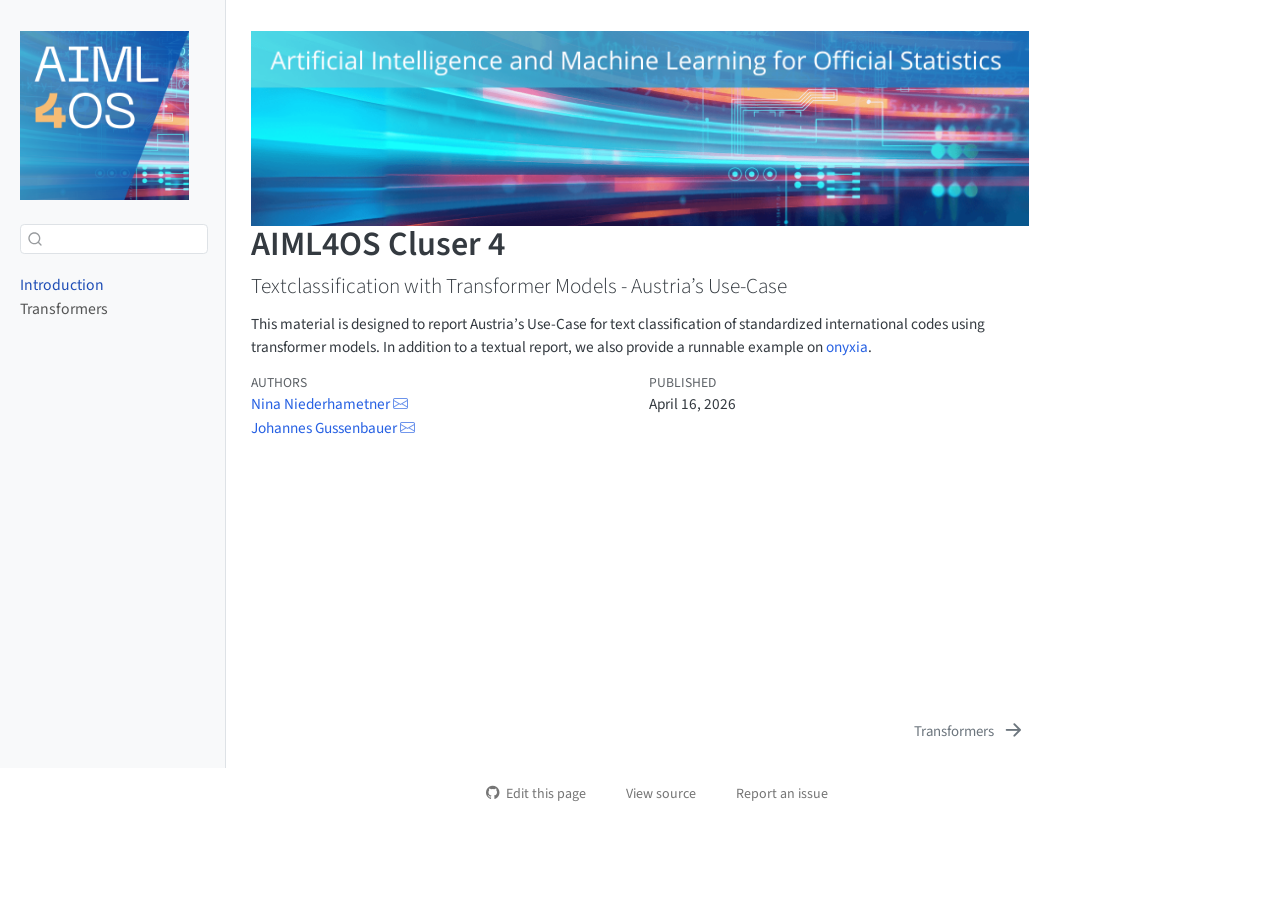
==== index.html @ 6620e9ae "Built site for gh-pages" ====
<!DOCTYPE html>
<html xmlns="http://www.w3.org/1999/xhtml" lang="en" xml:lang="en"><head>

<meta charset="utf-8">
<meta name="generator" content="quarto-1.9.37">

<meta name="viewport" content="width=device-width, initial-scale=1.0, user-scalable=yes">

<meta name="author" content="Nina Niederhametner">
<meta name="author" content="Johannes Gussenbauer">
<meta name="dcterms.date" content="2026-04-16">
<meta name="description" content="This material is designed to report Austria’s Use-Case for text classification of standardized international codes using transformer models. In addition to a textual report, we also provide a runnable example on onyxia.">

<title>AIML4OS Cluser 4 – Introduction to ggplot2</title>
<style>
/* Default styles provided by pandoc.
** See https://pandoc.org/MANUAL.html#variables-for-html for config info.
*/
code{white-space: pre-wrap;}
span.smallcaps{font-variant: small-caps;}
div.columns{display: flex; gap: min(4vw, 1.5em);}
div.column{flex: auto; overflow-x: auto;}
div.hanging-indent{margin-left: 1.5em; text-indent: -1.5em;}
ul.task-list{list-style: none;}
ul.task-list li input[type="checkbox"] {
  width: 0.8em;
  margin: 0 0.8em 0.2em -1em; /* quarto-specific, see https://github.com/quarto-dev/quarto-cli/issues/4556 */ 
  vertical-align: middle;
}
</style>


<script src="site_libs/quarto-nav/quarto-nav.js"></script>
<script src="site_libs/quarto-nav/headroom.min.js"></script>
<script src="site_libs/clipboard/clipboard.min.js"></script>
<script src="site_libs/quarto-search/autocomplete.umd.js"></script>
<script src="site_libs/quarto-search/fuse.min.js"></script>
<script src="site_libs/quarto-search/quarto-search.js"></script>
<meta name="quarto:offset" content="./">
<link href="./chapters/chapter1.html" rel="next">
<script src="site_libs/quarto-html/quarto.js" type="module"></script>
<script src="site_libs/quarto-html/tabsets/tabsets.js" type="module"></script>
<script src="site_libs/quarto-html/popper.min.js"></script>
<script src="site_libs/quarto-html/tippy.umd.min.js"></script>
<script src="site_libs/quarto-html/anchor.min.js"></script>
<link href="site_libs/quarto-html/tippy.css" rel="stylesheet">
<link href="site_libs/quarto-html/quarto-syntax-highlighting-7f8f88aac4f3542376d5c11b86a4c14d.css" rel="stylesheet" id="quarto-text-highlighting-styles">
<script src="site_libs/bootstrap/bootstrap.min.js"></script>
<link href="site_libs/bootstrap/bootstrap-icons.css" rel="stylesheet">
<link href="site_libs/bootstrap/bootstrap-bfc81c90a4e668f7cc6782dca231ae32.min.css" rel="stylesheet" append-hash="true" id="quarto-bootstrap" data-mode="light">
<script id="quarto-search-options" type="application/json">{
  "location": "sidebar",
  "copy-button": false,
  "collapse-after": 3,
  "panel-placement": "start",
  "type": "textbox",
  "limit": 50,
  "keyboard-shortcut": [
    "f",
    "/",
    "s"
  ],
  "show-item-context": false,
  "language": {
    "search-no-results-text": "No results",
    "search-matching-documents-text": "matching documents",
    "search-copy-link-title": "Copy link to search",
    "search-hide-matches-text": "Hide additional matches",
    "search-more-match-text": "more match in this document",
    "search-more-matches-text": "more matches in this document",
    "search-clear-button-title": "Clear",
    "search-text-placeholder": "",
    "search-detached-cancel-button-title": "Cancel",
    "search-submit-button-title": "Submit",
    "search-label": "Search"
  }
}</script>


<link rel="stylesheet" href="styles.css">
</head>

<body class="nav-sidebar docked quarto-light">

<div id="quarto-search-results"></div>
  <header id="quarto-header" class="headroom fixed-top">
  <nav class="quarto-secondary-nav">
    <div class="container-fluid d-flex">
      <button type="button" class="quarto-btn-toggle btn" data-bs-toggle="collapse" role="button" data-bs-target=".quarto-sidebar-collapse-item" aria-controls="quarto-sidebar" aria-expanded="false" aria-label="Toggle sidebar navigation" onclick="if (window.quartoToggleHeadroom) { window.quartoToggleHeadroom(); }">
        <i class="bi bi-layout-text-sidebar-reverse"></i>
      </button>
        <nav class="quarto-page-breadcrumbs" aria-label="breadcrumb"><ol class="breadcrumb"><li class="breadcrumb-item"><a href="./index.html">Introduction</a></li></ol></nav>
        <a class="flex-grow-1" role="navigation" data-bs-toggle="collapse" data-bs-target=".quarto-sidebar-collapse-item" aria-controls="quarto-sidebar" aria-expanded="false" aria-label="Toggle sidebar navigation" onclick="if (window.quartoToggleHeadroom) { window.quartoToggleHeadroom(); }">      
        </a>
      <button type="button" class="btn quarto-search-button" aria-label="Search" onclick="window.quartoOpenSearch();">
        <i class="bi bi-search"></i>
      </button>
    </div>
  </nav>
</header>
<!-- content -->
<div id="quarto-content" class="quarto-container page-columns page-rows-contents page-layout-article">
<!-- sidebar -->
  <nav id="quarto-sidebar" class="sidebar collapse collapse-horizontal quarto-sidebar-collapse-item sidebar-navigation docked overflow-auto">
    <div class="pt-lg-2 mt-2 text-left sidebar-header">
      <a href="./index.html" class="sidebar-logo-link">
      <img src="./resources/profile/main3.png" alt="" class="sidebar-logo light-content py-0 d-lg-inline d-none">
      <img src="./resources/profile/main3.png" alt="" class="sidebar-logo dark-content py-0 d-lg-inline d-none">
      </a>
      </div>
        <div class="mt-2 flex-shrink-0 align-items-center">
        <div class="sidebar-search">
        <div id="quarto-search" class="" title="Search"></div>
        </div>
        </div>
    <div class="sidebar-menu-container"> 
    <ul class="list-unstyled mt-1">
        <li class="sidebar-item">
  <div class="sidebar-item-container"> 
  <a href="./index.html" class="sidebar-item-text sidebar-link active">
 <span class="menu-text">Introduction</span></a>
  </div>
</li>
        <li class="sidebar-item">
  <div class="sidebar-item-container"> 
  <a href="./chapters/chapter1.html" class="sidebar-item-text sidebar-link">
 <span class="menu-text">Transformers</span></a>
  </div>
</li>
    </ul>
    </div>
</nav>
<div id="quarto-sidebar-glass" class="quarto-sidebar-collapse-item" data-bs-toggle="collapse" data-bs-target=".quarto-sidebar-collapse-item"></div>
<!-- margin-sidebar -->
    <div id="quarto-margin-sidebar" class="sidebar margin-sidebar zindex-bottom">
        
    </div>
<!-- main -->
<main class="content" id="quarto-document-content">
<img src="resources/cover/main2.png" style="max-width:900px;width:100%">

<header id="title-block-header" class="quarto-title-block default">
<div class="quarto-title">
<h1 class="title">AIML4OS Cluser 4</h1>
<p class="subtitle lead">Textclassification with Transformer Models - Austria’s Use-Case</p>
</div>

<div>
  <div class="description">
    <p>This material is designed to report Austria’s Use-Case for text classification of standardized international codes using transformer models. In addition to a textual report, we also provide a runnable example on <a href="https://datalab.sspcloud.fr/launcher/ide/rstudio?name=Dev_Transformer_Classification&amp;version=2.4.5&amp;s3=region-79669f20&amp;init.personalInit=%C2%ABhttps%3A%2F%2Fraw.githubusercontent.com%2FAIML4OS%2FWP10_Cluster2_TransformerClassification%2Frefs%2Fheads%2Fr_template%2FAIML4OS-template-quarto-r-main%2Finit.sh%C2%BB&amp;git.repository=%C2%ABhttps%3A%2F%2Fgithub.com%2FAIML4OS%2FWP10_Cluster2_TransformerClassification%C2%BB&amp;git.branch=%C2%ABr_template%C2%BB&amp;autoLaunch=true">onyxia</a>.</p>
  </div>
</div>


<div class="quarto-title-meta">

    <div>
    <div class="quarto-title-meta-heading">Authors</div>
    <div class="quarto-title-meta-contents">
             <p><a href="https://github.com/ninanhm">Nina Niederhametner</a> <a href="mailto:nina.niederhametner@statistik.gv.at" class="quarto-title-author-email"><i class="bi bi-envelope"></i></a> </p>
             <p><a href="https://github.com/JahnnesGuss">Johannes Gussenbauer</a> <a href="mailto:johannes.gussenbauer@statistik.gv.at" class="quarto-title-author-email"><i class="bi bi-envelope"></i></a> </p>
          </div>
  </div>
    
    <div>
    <div class="quarto-title-meta-heading">Published</div>
    <div class="quarto-title-meta-contents">
      <p class="date">April 16, 2026</p>
    </div>
  </div>
  
    
  </div>
  


</header>





</main> <!-- /main -->
<script id="quarto-html-after-body" type="application/javascript">
  window.document.addEventListener("DOMContentLoaded", function (event) {
    const icon = "";
    const anchorJS = new window.AnchorJS();
    anchorJS.options = {
      placement: 'right',
      icon: icon
    };
    anchorJS.add('.anchored');
    const isCodeAnnotation = (el) => {
      for (const clz of el.classList) {
        if (clz.startsWith('code-annotation-')) {                     
          return true;
        }
      }
      return false;
    }
    const onCopySuccess = function(e) {
      // button target
      const button = e.trigger;
      // don't keep focus
      button.blur();
      // flash "checked"
      button.classList.add('code-copy-button-checked');
      var currentTitle = button.getAttribute("title");
      button.setAttribute("title", "Copied!");
      let tooltip;
      if (window.bootstrap) {
        button.setAttribute("data-bs-toggle", "tooltip");
        button.setAttribute("data-bs-placement", "left");
        button.setAttribute("data-bs-title", "Copied!");
        tooltip = new bootstrap.Tooltip(button, 
          { trigger: "manual", 
            customClass: "code-copy-button-tooltip",
            offset: [0, -8]});
        tooltip.show();    
      }
      setTimeout(function() {
        if (tooltip) {
          tooltip.hide();
          button.removeAttribute("data-bs-title");
          button.removeAttribute("data-bs-toggle");
          button.removeAttribute("data-bs-placement");
        }
        button.setAttribute("title", currentTitle);
        button.classList.remove('code-copy-button-checked');
      }, 1000);
      // clear code selection
      e.clearSelection();
    }
    const getTextToCopy = function(trigger) {
      const outerScaffold = trigger.parentElement.cloneNode(true);
      const codeEl = outerScaffold.querySelector('code');
      for (const childEl of codeEl.children) {
        if (isCodeAnnotation(childEl)) {
          childEl.remove();
        }
      }
      return codeEl.innerText;
    }
    const clipboard = new window.ClipboardJS('.code-copy-button:not([data-in-quarto-modal])', {
      text: getTextToCopy
    });
    clipboard.on('success', onCopySuccess);
    if (window.document.getElementById('quarto-embedded-source-code-modal')) {
      const clipboardModal = new window.ClipboardJS('.code-copy-button[data-in-quarto-modal]', {
        text: getTextToCopy,
        container: window.document.getElementById('quarto-embedded-source-code-modal')
      });
      clipboardModal.on('success', onCopySuccess);
    }
      var localhostRegex = new RegExp(/^(?:http|https):\/\/localhost\:?[0-9]*\//);
      var mailtoRegex = new RegExp(/^mailto:/);
        var filterRegex = new RegExp("https:\/\/AIML4OS\.github\.io\/WP10_Cluster2_TransformerClassification");
      var isInternal = (href) => {
          return filterRegex.test(href) || localhostRegex.test(href) || mailtoRegex.test(href);
      }
      // Inspect non-navigation links and adorn them if external
     var links = window.document.querySelectorAll('a[href]:not(.nav-link):not(.navbar-brand):not(.toc-action):not(.sidebar-link):not(.sidebar-item-toggle):not(.pagination-link):not(.no-external):not([aria-hidden]):not(.dropdown-item):not(.quarto-navigation-tool):not(.about-link)');
      for (var i=0; i<links.length; i++) {
        const link = links[i];
        if (!isInternal(link.href)) {
          // undo the damage that might have been done by quarto-nav.js in the case of
          // links that we want to consider external
          if (link.dataset.originalHref !== undefined) {
            link.href = link.dataset.originalHref;
          }
        }
      }
    function tippyHover(el, contentFn, onTriggerFn, onUntriggerFn) {
      const config = {
        allowHTML: true,
        maxWidth: 500,
        delay: 100,
        arrow: false,
        appendTo: function(el) {
            return el.parentElement;
        },
        interactive: true,
        interactiveBorder: 10,
        theme: 'quarto',
        placement: 'bottom-start',
      };
      if (contentFn) {
        config.content = contentFn;
      }
      if (onTriggerFn) {
        config.onTrigger = onTriggerFn;
      }
      if (onUntriggerFn) {
        config.onUntrigger = onUntriggerFn;
      }
      window.tippy(el, config); 
    }
    const noterefs = window.document.querySelectorAll('a[role="doc-noteref"]');
    for (var i=0; i<noterefs.length; i++) {
      const ref = noterefs[i];
      tippyHover(ref, function() {
        // use id or data attribute instead here
        let href = ref.getAttribute('data-footnote-href') || ref.getAttribute('href');
        try { href = new URL(href).hash; } catch {}
        const id = href.replace(/^#\/?/, "");
        const note = window.document.getElementById(id);
        if (note) {
          return note.innerHTML;
        } else {
          return "";
        }
      });
    }
    const xrefs = window.document.querySelectorAll('a.quarto-xref');
    const processXRef = (id, note) => {
      // Strip column container classes
      const stripColumnClz = (el) => {
        el.classList.remove("page-full", "page-columns");
        if (el.children) {
          for (const child of el.children) {
            stripColumnClz(child);
          }
        }
      }
      stripColumnClz(note)
      if (id === null || id.startsWith('sec-')) {
        // Special case sections, only their first couple elements
        const container = document.createElement("div");
        if (note.children && note.children.length > 2) {
          container.appendChild(note.children[0].cloneNode(true));
          for (let i = 1; i < note.children.length; i++) {
            const child = note.children[i];
            if (child.tagName === "P" && child.innerText === "") {
              continue;
            } else {
              container.appendChild(child.cloneNode(true));
              break;
            }
          }
          if (window.Quarto?.typesetMath) {
            window.Quarto.typesetMath(container);
          }
          return container.innerHTML
        } else {
          if (window.Quarto?.typesetMath) {
            window.Quarto.typesetMath(note);
          }
          return note.innerHTML;
        }
      } else {
        // Remove any anchor links if they are present
        const anchorLink = note.querySelector('a.anchorjs-link');
        if (anchorLink) {
          anchorLink.remove();
        }
        if (window.Quarto?.typesetMath) {
          window.Quarto.typesetMath(note);
        }
        if (note.classList.contains("callout")) {
          return note.outerHTML;
        } else {
          return note.innerHTML;
        }
      }
    }
    for (var i=0; i<xrefs.length; i++) {
      const xref = xrefs[i];
      tippyHover(xref, undefined, function(instance) {
        instance.disable();
        let url = xref.getAttribute('href');
        let hash = undefined; 
        if (url.startsWith('#')) {
          hash = url;
        } else {
          try { hash = new URL(url).hash; } catch {}
        }
        if (hash) {
          const id = hash.replace(/^#\/?/, "");
          const note = window.document.getElementById(id);
          if (note !== null) {
            try {
              const html = processXRef(id, note.cloneNode(true));
              instance.setContent(html);
            } finally {
              instance.enable();
              instance.show();
            }
          } else {
            // See if we can fetch this
            fetch(url.split('#')[0])
            .then(res => res.text())
            .then(html => {
              const parser = new DOMParser();
              const htmlDoc = parser.parseFromString(html, "text/html");
              const note = htmlDoc.getElementById(id);
              if (note !== null) {
                const html = processXRef(id, note);
                instance.setContent(html);
              } 
            }).finally(() => {
              instance.enable();
              instance.show();
            });
          }
        } else {
          // See if we can fetch a full url (with no hash to target)
          // This is a special case and we should probably do some content thinning / targeting
          fetch(url)
          .then(res => res.text())
          .then(html => {
            const parser = new DOMParser();
            const htmlDoc = parser.parseFromString(html, "text/html");
            const note = htmlDoc.querySelector('main.content');
            if (note !== null) {
              // This should only happen for chapter cross references
              // (since there is no id in the URL)
              // remove the first header
              if (note.children.length > 0 && note.children[0].tagName === "HEADER") {
                note.children[0].remove();
              }
              const html = processXRef(null, note);
              instance.setContent(html);
            } 
          }).finally(() => {
            instance.enable();
            instance.show();
          });
        }
      }, function(instance) {
      });
    }
        let selectedAnnoteEl;
        const selectorForAnnotation = ( cell, annotation) => {
          let cellAttr = 'data-code-cell="' + cell + '"';
          let lineAttr = 'data-code-annotation="' +  annotation + '"';
          const selector = 'span[' + cellAttr + '][' + lineAttr + ']';
          return selector;
        }
        const selectCodeLines = (annoteEl) => {
          const doc = window.document;
          const targetCell = annoteEl.getAttribute("data-target-cell");
          const targetAnnotation = annoteEl.getAttribute("data-target-annotation");
          const annoteSpan = window.document.querySelector(selectorForAnnotation(targetCell, targetAnnotation));
          const lines = annoteSpan.getAttribute("data-code-lines").split(",");
          const lineIds = lines.map((line) => {
            return targetCell + "-" + line;
          })
          let top = null;
          let height = null;
          let parent = null;
          if (lineIds.length > 0) {
              //compute the position of the single el (top and bottom and make a div)
              const el = window.document.getElementById(lineIds[0]);
              top = el.offsetTop;
              height = el.offsetHeight;
              parent = el.parentElement.parentElement;
            if (lineIds.length > 1) {
              const lastEl = window.document.getElementById(lineIds[lineIds.length - 1]);
              const bottom = lastEl.offsetTop + lastEl.offsetHeight;
              height = bottom - top;
            }
            if (top !== null && height !== null && parent !== null) {
              // cook up a div (if necessary) and position it 
              let div = window.document.getElementById("code-annotation-line-highlight");
              if (div === null) {
                div = window.document.createElement("div");
                div.setAttribute("id", "code-annotation-line-highlight");
                div.style.position = 'absolute';
                parent.appendChild(div);
              }
              div.style.top = top - 2 + "px";
              div.style.height = height + 4 + "px";
              div.style.left = 0;
              let gutterDiv = window.document.getElementById("code-annotation-line-highlight-gutter");
              if (gutterDiv === null) {
                gutterDiv = window.document.createElement("div");
                gutterDiv.setAttribute("id", "code-annotation-line-highlight-gutter");
                gutterDiv.style.position = 'absolute';
                const codeCell = window.document.getElementById(targetCell);
                const gutter = codeCell.querySelector('.code-annotation-gutter');
                gutter.appendChild(gutterDiv);
              }
              gutterDiv.style.top = top - 2 + "px";
              gutterDiv.style.height = height + 4 + "px";
            }
            selectedAnnoteEl = annoteEl;
          }
        };
        const unselectCodeLines = () => {
          const elementsIds = ["code-annotation-line-highlight", "code-annotation-line-highlight-gutter"];
          elementsIds.forEach((elId) => {
            const div = window.document.getElementById(elId);
            if (div) {
              div.remove();
            }
          });
          selectedAnnoteEl = undefined;
        };
          // Handle positioning of the toggle
      window.addEventListener(
        "resize",
        throttle(() => {
          elRect = undefined;
          if (selectedAnnoteEl) {
            selectCodeLines(selectedAnnoteEl);
          }
        }, 10)
      );
      function throttle(fn, ms) {
      let throttle = false;
      let timer;
        return (...args) => {
          if(!throttle) { // first call gets through
              fn.apply(this, args);
              throttle = true;
          } else { // all the others get throttled
              if(timer) clearTimeout(timer); // cancel #2
              timer = setTimeout(() => {
                fn.apply(this, args);
                timer = throttle = false;
              }, ms);
          }
        };
      }
        // Attach click handler to the DT
        const annoteDls = window.document.querySelectorAll('dt[data-target-cell]');
        for (const annoteDlNode of annoteDls) {
          annoteDlNode.addEventListener('click', (event) => {
            const clickedEl = event.target;
            if (clickedEl !== selectedAnnoteEl) {
              unselectCodeLines();
              const activeEl = window.document.querySelector('dt[data-target-cell].code-annotation-active');
              if (activeEl) {
                activeEl.classList.remove('code-annotation-active');
              }
              selectCodeLines(clickedEl);
              clickedEl.classList.add('code-annotation-active');
            } else {
              // Unselect the line
              unselectCodeLines();
              clickedEl.classList.remove('code-annotation-active');
            }
          });
        }
    const findCites = (el) => {
      const parentEl = el.parentElement;
      if (parentEl) {
        const cites = parentEl.dataset.cites;
        if (cites) {
          return {
            el,
            cites: cites.split(' ')
          };
        } else {
          return findCites(el.parentElement)
        }
      } else {
        return undefined;
      }
    };
    var bibliorefs = window.document.querySelectorAll('a[role="doc-biblioref"]');
    for (var i=0; i<bibliorefs.length; i++) {
      const ref = bibliorefs[i];
      const citeInfo = findCites(ref);
      if (citeInfo) {
        tippyHover(citeInfo.el, function() {
          var popup = window.document.createElement('div');
          citeInfo.cites.forEach(function(cite) {
            var citeDiv = window.document.createElement('div');
            citeDiv.classList.add('hanging-indent');
            citeDiv.classList.add('csl-entry');
            var biblioDiv = window.document.getElementById('ref-' + cite);
            if (biblioDiv) {
              citeDiv.innerHTML = biblioDiv.innerHTML;
            }
            popup.appendChild(citeDiv);
          });
          return popup.innerHTML;
        });
      }
    }
  });
  </script>
<nav class="page-navigation">
  <div class="nav-page nav-page-previous">
  </div>
  <div class="nav-page nav-page-next">
      <a href="./chapters/chapter1.html" class="pagination-link" aria-label="Transformers">
        <span class="nav-page-text">Transformers</span> <i class="bi bi-arrow-right-short"></i>
      </a>
  </div>
</nav>
</div> <!-- /content -->




<footer class="footer"><div class="nav-footer"><div class="nav-footer-center"><div class="toc-actions"><ul><li><a href="https://github.com/AIML4OS/WP10_Cluster2_TransformerClassification/edit/main/index.qmd" class="toc-action"><i class="bi bi-github"></i>Edit this page</a></li><li><a href="https://github.com/AIML4OS/WP10_Cluster2_TransformerClassification/blob/main/index.qmd" class="toc-action"><i class="bi empty"></i>View source</a></li><li><a href="https://github.com/AIML4OS/WP10_Cluster2_TransformerClassification/issues/new" class="toc-action"><i class="bi empty"></i>Report an issue</a></li></ul></div></div></div></footer></body></html>
---- site_libs/quarto-html/tippy.css ----
.tippy-box[data-animation=fade][data-state=hidden]{opacity:0}[data-tippy-root]{max-width:calc(100vw - 10px)}.tippy-box{position:relative;background-color:#333;color:#fff;border-radius:4px;font-size:14px;line-height:1.4;white-space:normal;outline:0;transition-property:transform,visibility,opacity}.tippy-box[data-placement^=top]>.tippy-arrow{bottom:0}.tippy-box[data-placement^=top]>.tippy-arrow:before{bottom:-7px;left:0;border-width:8px 8px 0;border-top-color:initial;transform-origin:center top}.tippy-box[data-placement^=bottom]>.tippy-arrow{top:0}.tippy-box[data-placement^=bottom]>.tippy-arrow:before{top:-7px;left:0;border-width:0 8px 8px;border-bottom-color:initial;transform-origin:center bottom}.tippy-box[data-placement^=left]>.tippy-arrow{right:0}.tippy-box[data-placement^=left]>.tippy-arrow:before{border-width:8px 0 8px 8px;border-left-color:initial;right:-7px;transform-origin:center left}.tippy-box[data-placement^=right]>.tippy-arrow{left:0}.tippy-box[data-placement^=right]>.tippy-arrow:before{left:-7px;border-width:8px 8px 8px 0;border-right-color:initial;transform-origin:center right}.tippy-box[data-inertia][data-state=visible]{transition-timing-function:cubic-bezier(.54,1.5,.38,1.11)}.tippy-arrow{width:16px;height:16px;color:#333}.tippy-arrow:before{content:"";position:absolute;border-color:transparent;border-style:solid}.tippy-content{position:relative;padding:5px 9px;z-index:1}
---- site_libs/quarto-html/quarto-syntax-highlighting-7f8f88aac4f3542376d5c11b86a4c14d.css ----
/* quarto syntax highlight colors */
:root {
  --quarto-hl-ot-color: #003B4F;
  --quarto-hl-at-color: #657422;
  --quarto-hl-ss-color: #20794D;
  --quarto-hl-an-color: #5E5E5E;
  --quarto-hl-fu-color: #4758AB;
  --quarto-hl-st-color: #20794D;
  --quarto-hl-cf-color: #003B4F;
  --quarto-hl-op-color: #5E5E5E;
  --quarto-hl-er-color: #AD0000;
  --quarto-hl-bn-color: #AD0000;
  --quarto-hl-al-color: #AD0000;
  --quarto-hl-va-color: #111111;
  --quarto-hl-bu-color: inherit;
  --quarto-hl-ex-color: inherit;
  --quarto-hl-pp-color: #AD0000;
  --quarto-hl-in-color: #5E5E5E;
  --quarto-hl-vs-color: #20794D;
  --quarto-hl-wa-color: #5E5E5E;
  --quarto-hl-do-color: #5E5E5E;
  --quarto-hl-im-color: #00769E;
  --quarto-hl-ch-color: #20794D;
  --quarto-hl-dt-color: #AD0000;
  --quarto-hl-fl-color: #AD0000;
  --quarto-hl-co-color: #5E5E5E;
  --quarto-hl-cv-color: #5E5E5E;
  --quarto-hl-cn-color: #8f5902;
  --quarto-hl-sc-color: #5E5E5E;
  --quarto-hl-dv-color: #AD0000;
  --quarto-hl-kw-color: #003B4F;
}

/* other quarto variables */
:root {
  --quarto-font-monospace: SFMono-Regular, Menlo, Monaco, Consolas, "Liberation Mono", "Courier New", monospace;
}

/* syntax highlight based on Pandoc's rules */
pre > code.sourceCode > span {
  color: #003B4F;
}

code.sourceCode > span {
  color: #003B4F;
}

div.sourceCode,
div.sourceCode pre.sourceCode {
  color: #003B4F;
}

/* Normal */
code span {
  color: #003B4F;
}

/* Alert */
code span.al {
  color: #AD0000;
  font-style: inherit;
}

/* Annotation */
code span.an {
  color: #5E5E5E;
  font-style: inherit;
}

/* Attribute */
code span.at {
  color: #657422;
  font-style: inherit;
}

/* BaseN */
code span.bn {
  color: #AD0000;
  font-style: inherit;
}

/* BuiltIn */
code span.bu {
  font-style: inherit;
}

/* ControlFlow */
code span.cf {
  color: #003B4F;
  font-weight: bold;
  font-style: inherit;
}

/* Char */
code span.ch {
  color: #20794D;
  font-style: inherit;
}

/* Constant */
code span.cn {
  color: #8f5902;
  font-style: inherit;
}

/* Comment */
code span.co {
  color: #5E5E5E;
  font-style: inherit;
}

/* CommentVar */
code span.cv {
  color: #5E5E5E;
  font-style: italic;
}

/* Documentation */
code span.do {
  color: #5E5E5E;
  font-style: italic;
}

/* DataType */
code span.dt {
  color: #AD0000;
  font-style: inherit;
}

/* DecVal */
code span.dv {
  color: #AD0000;
  font-style: inherit;
}

/* Error */
code span.er {
  color: #AD0000;
  font-style: inherit;
}

/* Extension */
code span.ex {
  font-style: inherit;
}

/* Float */
code span.fl {
  color: #AD0000;
  font-style: inherit;
}

/* Function */
code span.fu {
  color: #4758AB;
  font-style: inherit;
}

/* Import */
code span.im {
  color: #00769E;
  font-style: inherit;
}

/* Information */
code span.in {
  color: #5E5E5E;
  font-style: inherit;
}

/* Keyword */
code span.kw {
  color: #003B4F;
  font-weight: bold;
  font-style: inherit;
}

/* Operator */
code span.op {
  color: #5E5E5E;
  font-style: inherit;
}

/* Other */
code span.ot {
  color: #003B4F;
  font-style: inherit;
}

/* Preprocessor */
code span.pp {
  color: #AD0000;
  font-style: inherit;
}

/* SpecialChar */
code span.sc {
  color: #5E5E5E;
  font-style: inherit;
}

/* SpecialString */
code span.ss {
  color: #20794D;
  font-style: inherit;
}

/* String */
code span.st {
  color: #20794D;
  font-style: inherit;
}

/* Variable */
code span.va {
  color: #111111;
  font-style: inherit;
}

/* VerbatimString */
code span.vs {
  color: #20794D;
  font-style: inherit;
}

/* Warning */
code span.wa {
  color: #5E5E5E;
  font-style: italic;
}

.prevent-inlining {
  content: "</";
}

/*# sourceMappingURL=789ad8cd35626ba772517505b42a116e.css.map */
---- styles.css ----
/* css styles */
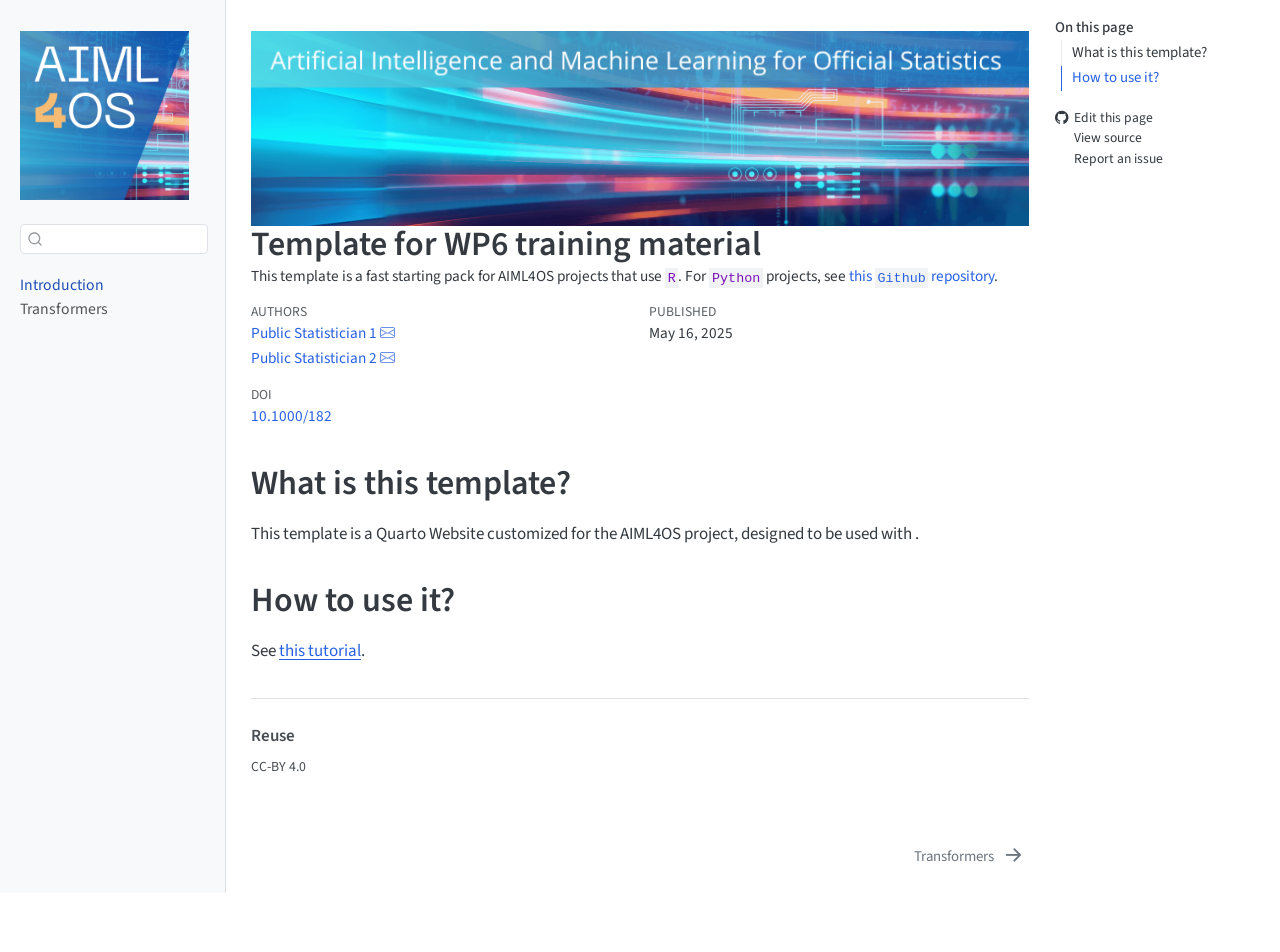
==== commit 64d14465: "Built site for gh-pages" ====
--- a/index.html
+++ b/index.html
@@ -6,12 +6,12 @@
 
 <meta name="viewport" content="width=device-width, initial-scale=1.0, user-scalable=yes">
 
-<meta name="author" content="Nina Niederhametner">
-<meta name="author" content="Johannes Gussenbauer">
-<meta name="dcterms.date" content="2026-04-16">
-<meta name="description" content="This material is designed to report Austria’s Use-Case for text classification of standardized international codes using transformer models. In addition to a textual report, we also provide a runnable example on onyxia.">
-
-<title>AIML4OS Cluser 4 – Introduction to ggplot2</title>
+<meta name="author" content="Public Statistician 1">
+<meta name="author" content="Public Statistician 2">
+<meta name="dcterms.date" content="2025-05-16">
+<meta name="description" content="This template is a fast starting pack for AIML4OS projects that use R. For Python projects, see this Github repository.">
+
+<title>Template for WP6 training material – Introduction to ggplot2</title>
 <style>
 /* Default styles provided by pandoc.
 ** See https://pandoc.org/MANUAL.html#variables-for-html for config info.
@@ -48,6 +48,8 @@
 <script src="site_libs/bootstrap/bootstrap.min.js"></script>
 <link href="site_libs/bootstrap/bootstrap-icons.css" rel="stylesheet">
 <link href="site_libs/bootstrap/bootstrap-bfc81c90a4e668f7cc6782dca231ae32.min.css" rel="stylesheet" append-hash="true" id="quarto-bootstrap" data-mode="light">
+<link href="site_libs/quarto-contrib/fontawesome6-1.2.0/all.min.css" rel="stylesheet">
+<link href="site_libs/quarto-contrib/fontawesome6-1.2.0/latex-fontsize.css" rel="stylesheet">
 <script id="quarto-search-options" type="application/json">{
   "location": "sidebar",
   "copy-button": false,
@@ -132,8 +134,15 @@
 </nav>
 <div id="quarto-sidebar-glass" class="quarto-sidebar-collapse-item" data-bs-toggle="collapse" data-bs-target=".quarto-sidebar-collapse-item"></div>
 <!-- margin-sidebar -->
-    <div id="quarto-margin-sidebar" class="sidebar margin-sidebar zindex-bottom">
-        
+    <div id="quarto-margin-sidebar" class="sidebar margin-sidebar">
+        <nav id="TOC" role="doc-toc" class="toc-active">
+    <h2 id="toc-title">On this page</h2>
+   
+  <ul>
+  <li><a href="#what-is-this-template" id="toc-what-is-this-template" class="nav-link active" data-scroll-target="#what-is-this-template">What is this template?</a></li>
+  <li><a href="#how-to-use-it" id="toc-how-to-use-it" class="nav-link" data-scroll-target="#how-to-use-it">How to use it?</a></li>
+  </ul>
+<div class="toc-actions"><ul><li><a href="https://github.com/AIML4OS/WP10_Cluster2_TransformerClassification/edit/main/index.qmd" class="toc-action"><i class="bi bi-github"></i>Edit this page</a></li><li><a href="https://github.com/AIML4OS/WP10_Cluster2_TransformerClassification/blob/main/index.qmd" class="toc-action"><i class="bi empty"></i>View source</a></li><li><a href="https://github.com/AIML4OS/WP10_Cluster2_TransformerClassification/issues/new" class="toc-action"><i class="bi empty"></i>Report an issue</a></li></ul></div></nav>
     </div>
 <!-- main -->
 <main class="content" id="quarto-document-content">
@@ -141,13 +150,12 @@
 
 <header id="title-block-header" class="quarto-title-block default">
 <div class="quarto-title">
-<h1 class="title">AIML4OS Cluser 4</h1>
-<p class="subtitle lead">Textclassification with Transformer Models - Austria’s Use-Case</p>
+<h1 class="title">Template for WP6 training material</h1>
 </div>
 
 <div>
   <div class="description">
-    <p>This material is designed to report Austria’s Use-Case for text classification of standardized international codes using transformer models. In addition to a textual report, we also provide a runnable example on <a href="https://datalab.sspcloud.fr/launcher/ide/rstudio?name=Dev_Transformer_Classification&amp;version=2.4.5&amp;s3=region-79669f20&amp;init.personalInit=%C2%ABhttps%3A%2F%2Fraw.githubusercontent.com%2FAIML4OS%2FWP10_Cluster2_TransformerClassification%2Frefs%2Fheads%2Fr_template%2FAIML4OS-template-quarto-r-main%2Finit.sh%C2%BB&amp;git.repository=%C2%ABhttps%3A%2F%2Fgithub.com%2FAIML4OS%2FWP10_Cluster2_TransformerClassification%C2%BB&amp;git.branch=%C2%ABr_template%C2%BB&amp;autoLaunch=true">onyxia</a>.</p>
+    <p>This template is a fast starting pack for AIML4OS projects that use <code>R</code>. For <code>Python</code> projects, see <a href="https://github.com/InseeFrLab/AIML4OS-template-quarto-python">this <code>Github</code> repository</a>.</p>
   </div>
 </div>
 
@@ -157,19 +165,27 @@
     <div>
     <div class="quarto-title-meta-heading">Authors</div>
     <div class="quarto-title-meta-contents">
-             <p><a href="https://github.com/ninanhm">Nina Niederhametner</a> <a href="mailto:nina.niederhametner@statistik.gv.at" class="quarto-title-author-email"><i class="bi bi-envelope"></i></a> </p>
-             <p><a href="https://github.com/JahnnesGuss">Johannes Gussenbauer</a> <a href="mailto:johannes.gussenbauer@statistik.gv.at" class="quarto-title-author-email"><i class="bi bi-envelope"></i></a> </p>
+             <p><a href="https://github.com/publicstatistician1">Public Statistician 1</a> <a href="mailto:Public.Statistician1@statistics.org" class="quarto-title-author-email"><i class="bi bi-envelope"></i></a> </p>
+             <p><a href="https://github.com/publicstatistician2">Public Statistician 2</a> <a href="mailto:Public.Statistician2@statistics.org" class="quarto-title-author-email"><i class="bi bi-envelope"></i></a> </p>
           </div>
   </div>
     
     <div>
     <div class="quarto-title-meta-heading">Published</div>
     <div class="quarto-title-meta-contents">
-      <p class="date">April 16, 2026</p>
+      <p class="date">May 16, 2025</p>
     </div>
   </div>
   
     
+    <div>
+    <div class="quarto-title-meta-heading">Doi</div>
+    <div class="quarto-title-meta-contents">
+      <p class="doi">
+        <a href="https://doi.org/10.1000/182">10.1000/182</a>
+      </p>
+    </div>
+  </div>
   </div>
   
 
@@ -177,10 +193,18 @@
 </header>
 
 
-
-
-
-</main> <!-- /main -->
+<section id="what-is-this-template" class="level1">
+<h1>What is this template?</h1>
+<p>This template is a Quarto Website customized for the AIML4OS project, designed to be used with <i class="fa-brands fa-r-project" aria-label="r-project"></i>.</p>
+</section>
+<section id="how-to-use-it" class="level1">
+<h1>How to use it?</h1>
+<p>See <a href="https://aiml4os.github.io/training-material-starting-pack/">this tutorial</a>.</p>
+
+
+</section>
+
+<div id="quarto-appendix" class="default"><section class="quarto-appendix-contents" id="quarto-reuse"><h2 class="anchored quarto-appendix-heading">Reuse</h2><div class="quarto-appendix-contents"><div>CC-BY 4.0</div></div></section></div></main> <!-- /main -->
 <script id="quarto-html-after-body" type="application/javascript">
   window.document.addEventListener("DOMContentLoaded", function (event) {
     const icon = "";
@@ -595,4 +619,4 @@
 
 
 
-<footer class="footer"><div class="nav-footer"><div class="nav-footer-center"><div class="toc-actions"><ul><li><a href="https://github.com/AIML4OS/WP10_Cluster2_TransformerClassification/edit/main/index.qmd" class="toc-action"><i class="bi bi-github"></i>Edit this page</a></li><li><a href="https://github.com/AIML4OS/WP10_Cluster2_TransformerClassification/blob/main/index.qmd" class="toc-action"><i class="bi empty"></i>View source</a></li><li><a href="https://github.com/AIML4OS/WP10_Cluster2_TransformerClassification/issues/new" class="toc-action"><i class="bi empty"></i>Report an issue</a></li></ul></div></div></div></footer></body></html>+<footer class="footer"><div class="nav-footer"><div class="nav-footer-center"><div class="toc-actions d-sm-block d-md-none"><ul><li><a href="https://github.com/AIML4OS/WP10_Cluster2_TransformerClassification/edit/main/index.qmd" class="toc-action"><i class="bi bi-github"></i>Edit this page</a></li><li><a href="https://github.com/AIML4OS/WP10_Cluster2_TransformerClassification/blob/main/index.qmd" class="toc-action"><i class="bi empty"></i>View source</a></li><li><a href="https://github.com/AIML4OS/WP10_Cluster2_TransformerClassification/issues/new" class="toc-action"><i class="bi empty"></i>Report an issue</a></li></ul></div></div></div></footer></body></html>
--- a/site_libs/quarto-contrib/fontawesome6-1.2.0/latex-fontsize.css
+++ b/site_libs/quarto-contrib/fontawesome6-1.2.0/latex-fontsize.css
@@ -0,0 +1,30 @@
+.fa-tiny {
+  font-size: 0.5em;
+}
+.fa-scriptsize {
+  font-size: 0.7em;
+}
+.fa-footnotesize {
+  font-size: 0.8em;
+}
+.fa-small {
+  font-size: 0.9em;
+}
+.fa-normalsize {
+  font-size: 1em;
+}
+.fa-large {
+  font-size: 1.2em;
+}
+.fa-Large {
+  font-size: 1.5em;
+}
+.fa-LARGE {
+  font-size: 1.75em;
+}
+.fa-huge {
+  font-size: 2em;
+}
+.fa-Huge {
+  font-size: 2.5em;
+}
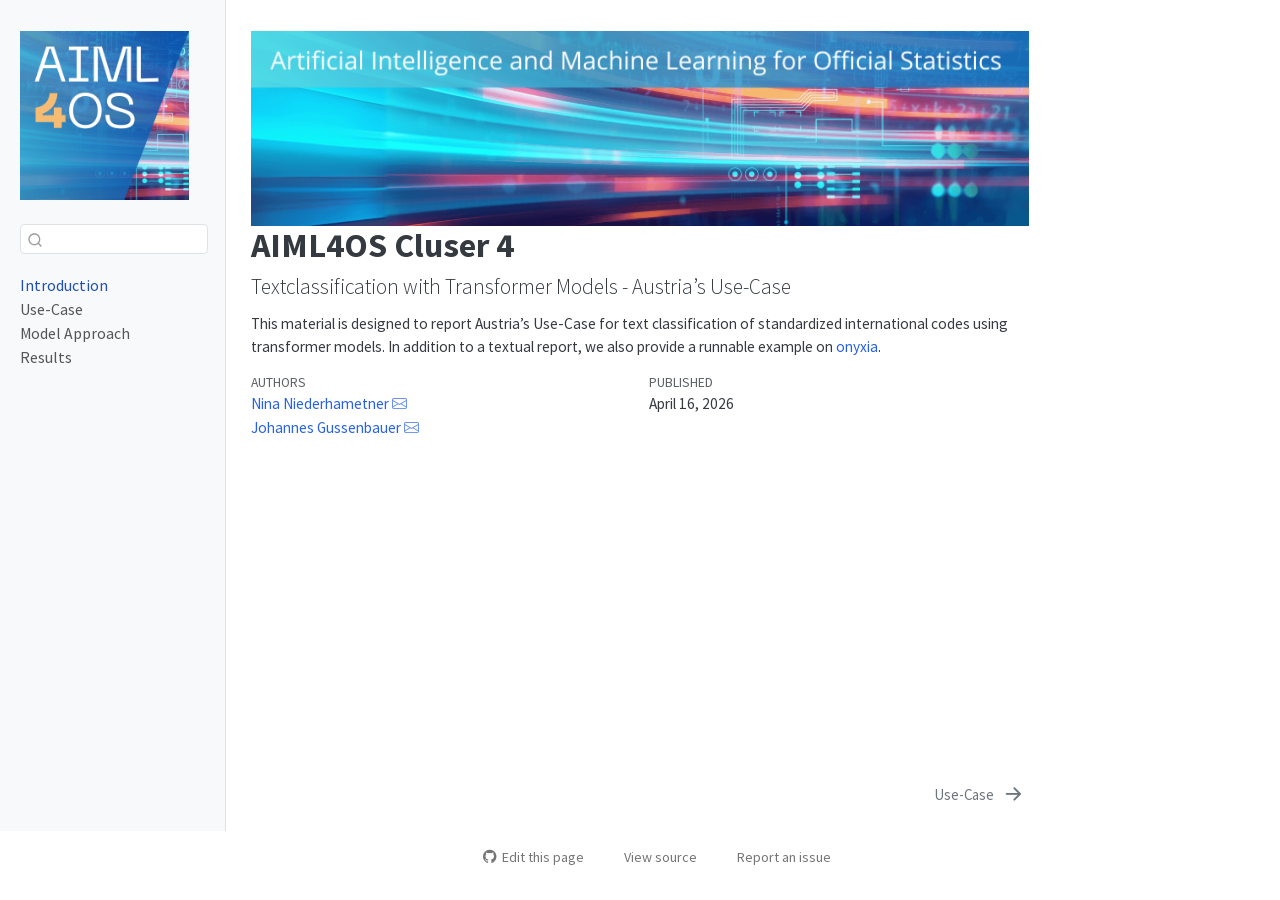
==== commit d7f864f2: "Built site for gh-pages" ====
--- a/index.html
+++ b/index.html
@@ -6,16 +6,14 @@
 
 <meta name="viewport" content="width=device-width, initial-scale=1.0, user-scalable=yes">
 
-<meta name="author" content="Public Statistician 1">
-<meta name="author" content="Public Statistician 2">
-<meta name="dcterms.date" content="2025-05-16">
-<meta name="description" content="This template is a fast starting pack for AIML4OS projects that use R. For Python projects, see this Github repository.">
-
-<title>Template for WP6 training material – Introduction to ggplot2</title>
+<meta name="author" content="Nina Niederhametner">
+<meta name="author" content="Johannes Gussenbauer">
+<meta name="dcterms.date" content="2026-04-16">
+<meta name="description" content="This material is designed to report Austria’s Use-Case for text classification of standardized international codes using transformer models. In addition to a textual report, we also provide a runnable example on onyxia.">
+
+<title>AIML4OS Cluser 4 – AIML4OS WP10 - Cluster 2</title>
 <style>
-/* Default styles provided by pandoc.
-** See https://pandoc.org/MANUAL.html#variables-for-html for config info.
-*/
+
 code{white-space: pre-wrap;}
 span.smallcaps{font-variant: small-caps;}
 div.columns{display: flex; gap: min(4vw, 1.5em);}
@@ -23,33 +21,3956 @@
 div.hanging-indent{margin-left: 1.5em; text-indent: -1.5em;}
 ul.task-list{list-style: none;}
 ul.task-list li input[type="checkbox"] {
-  width: 0.8em;
-  margin: 0 0.8em 0.2em -1em; /* quarto-specific, see https://github.com/quarto-dev/quarto-cli/issues/4556 */ 
-  vertical-align: middle;
+width: 0.8em;
+margin: 0 0.8em 0.2em -1em;  vertical-align: middle;
 }
 </style>
 
 
-<script src="site_libs/quarto-nav/quarto-nav.js"></script>
-<script src="site_libs/quarto-nav/headroom.min.js"></script>
-<script src="site_libs/clipboard/clipboard.min.js"></script>
-<script src="site_libs/quarto-search/autocomplete.umd.js"></script>
-<script src="site_libs/quarto-search/fuse.min.js"></script>
-<script src="site_libs/quarto-search/quarto-search.js"></script>
+<script>const headroomChanged = new CustomEvent("quarto-hrChanged", {
+  detail: {},
+  bubbles: true,
+  cancelable: false,
+  composed: false,
+});
+
+const announceDismiss = () => {
+  const annEl = window.document.getElementById("quarto-announcement");
+  if (annEl) {
+    annEl.remove();
+
+    const annId = annEl.getAttribute("data-announcement-id");
+    window.localStorage.setItem(`quarto-announce-${annId}`, "true");
+  }
+};
+
+const announceRegister = () => {
+  const annEl = window.document.getElementById("quarto-announcement");
+  if (annEl) {
+    const annId = annEl.getAttribute("data-announcement-id");
+    const isDismissed =
+      window.localStorage.getItem(`quarto-announce-${annId}`) || false;
+    if (isDismissed) {
+      announceDismiss();
+      return;
+    } else {
+      annEl.classList.remove("hidden");
+    }
+
+    const actionEl = annEl.querySelector(".quarto-announcement-action");
+    if (actionEl) {
+      actionEl.addEventListener("click", function (e) {
+        e.preventDefault();
+        // Hide the bar immediately
+        announceDismiss();
+      });
+    }
+  }
+};
+
+window.document.addEventListener("DOMContentLoaded", function () {
+  let init = false;
+
+  announceRegister();
+
+  // Manage the back to top button, if one is present.
+  let lastScrollTop = window.pageYOffset || document.documentElement.scrollTop;
+  const scrollDownBuffer = 5;
+  const scrollUpBuffer = 35;
+  const btn = document.getElementById("quarto-back-to-top");
+  const hideBackToTop = () => {
+    btn.style.display = "none";
+  };
+  const showBackToTop = () => {
+    btn.style.display = "inline-block";
+  };
+  if (btn) {
+    window.document.addEventListener(
+      "scroll",
+      function () {
+        const currentScrollTop =
+          window.pageYOffset || document.documentElement.scrollTop;
+
+        // Shows and hides the button 'intelligently' as the user scrolls
+        if (currentScrollTop - scrollDownBuffer > lastScrollTop) {
+          hideBackToTop();
+          lastScrollTop = currentScrollTop <= 0 ? 0 : currentScrollTop;
+        } else if (currentScrollTop < lastScrollTop - scrollUpBuffer) {
+          showBackToTop();
+          lastScrollTop = currentScrollTop <= 0 ? 0 : currentScrollTop;
+        }
+
+        // Show the button at the bottom, hides it at the top
+        if (currentScrollTop <= 0) {
+          hideBackToTop();
+        } else if (
+          window.innerHeight + currentScrollTop >=
+          document.body.offsetHeight
+        ) {
+          showBackToTop();
+        }
+      },
+      false
+    );
+  }
+
+  function throttle(func, wait) {
+    var timeout;
+    return function () {
+      const context = this;
+      const args = arguments;
+      const later = function () {
+        clearTimeout(timeout);
+        timeout = null;
+        func.apply(context, args);
+      };
+
+      if (!timeout) {
+        timeout = setTimeout(later, wait);
+      }
+    };
+  }
+
+  function headerOffset() {
+    // Set an offset if there is are fixed top navbar
+    const headerEl = window.document.querySelector("header.fixed-top");
+    if (headerEl) {
+      return headerEl.clientHeight;
+    } else {
+      return 0;
+    }
+  }
+
+  function footerOffset() {
+    const footerEl = window.document.querySelector("footer.footer");
+    if (footerEl) {
+      return footerEl.clientHeight;
+    } else {
+      return 0;
+    }
+  }
+
+  function dashboardOffset() {
+    const dashboardNavEl = window.document.getElementById(
+      "quarto-dashboard-header"
+    );
+    if (dashboardNavEl !== null) {
+      return dashboardNavEl.clientHeight;
+    } else {
+      return 0;
+    }
+  }
+
+  function updateDocumentOffsetWithoutAnimation() {
+    updateDocumentOffset(false);
+  }
+
+  function updateDocumentOffset(animated) {
+    // set body offset
+    const topOffset = headerOffset();
+    const bodyOffset = topOffset + footerOffset() + dashboardOffset();
+    const bodyEl = window.document.body;
+    bodyEl.setAttribute("data-bs-offset", topOffset);
+    bodyEl.style.paddingTop = topOffset + "px";
+
+    // deal with sidebar offsets
+    const sidebars = window.document.querySelectorAll(
+      ".sidebar, .headroom-target"
+    );
+    sidebars.forEach((sidebar) => {
+      if (!animated) {
+        sidebar.classList.add("notransition");
+        // Remove the no transition class after the animation has time to complete
+        setTimeout(function () {
+          sidebar.classList.remove("notransition");
+        }, 201);
+      }
+
+      if (window.Headroom && sidebar.classList.contains("sidebar-unpinned")) {
+        sidebar.style.top = "0";
+        sidebar.style.maxHeight = "100vh";
+      } else {
+        sidebar.style.top = topOffset + "px";
+        sidebar.style.maxHeight = "calc(100vh - " + topOffset + "px)";
+      }
+    });
+
+    // allow space for footer
+    const mainContainer = window.document.querySelector(".quarto-container");
+    if (mainContainer) {
+      mainContainer.style.minHeight = "calc(100vh - " + bodyOffset + "px)";
+    }
+
+    // link offset
+    let linkStyle = window.document.querySelector("#quarto-target-style");
+    if (!linkStyle) {
+      linkStyle = window.document.createElement("style");
+      linkStyle.setAttribute("id", "quarto-target-style");
+      window.document.head.appendChild(linkStyle);
+    }
+    while (linkStyle.firstChild) {
+      linkStyle.removeChild(linkStyle.firstChild);
+    }
+    if (topOffset > 0) {
+      linkStyle.appendChild(
+        window.document.createTextNode(`
+      section:target::before {
+        content: "";
+        display: block;
+        height: ${topOffset}px;
+        margin: -${topOffset}px 0 0;
+      }`)
+      );
+    }
+    if (init) {
+      window.dispatchEvent(headroomChanged);
+    }
+    init = true;
+  }
+
+  // initialize headroom
+  var header = window.document.querySelector("#quarto-header");
+  if (header && window.Headroom) {
+    const headroom = new window.Headroom(header, {
+      tolerance: 5,
+      onPin: function () {
+        const sidebars = window.document.querySelectorAll(
+          ".sidebar, .headroom-target"
+        );
+        sidebars.forEach((sidebar) => {
+          sidebar.classList.remove("sidebar-unpinned");
+        });
+        updateDocumentOffset();
+      },
+      onUnpin: function () {
+        const sidebars = window.document.querySelectorAll(
+          ".sidebar, .headroom-target"
+        );
+        sidebars.forEach((sidebar) => {
+          sidebar.classList.add("sidebar-unpinned");
+        });
+        updateDocumentOffset();
+      },
+    });
+    headroom.init();
+
+    let frozen = false;
+    window.quartoToggleHeadroom = function () {
+      if (frozen) {
+        headroom.unfreeze();
+        frozen = false;
+      } else {
+        headroom.freeze();
+        frozen = true;
+      }
+    };
+  }
+
+  window.addEventListener(
+    "hashchange",
+    function (e) {
+      if (
+        getComputedStyle(document.documentElement).scrollBehavior !== "smooth"
+      ) {
+        window.scrollTo(0, window.pageYOffset - headerOffset());
+      }
+    },
+    false
+  );
+
+  // Observe size changed for the header
+  const headerEl = window.document.querySelector("header.fixed-top");
+  if (headerEl && window.ResizeObserver) {
+    const observer = new window.ResizeObserver(() => {
+      setTimeout(updateDocumentOffsetWithoutAnimation, 0);
+    });
+    observer.observe(headerEl, {
+      attributes: true,
+      childList: true,
+      characterData: true,
+    });
+  } else {
+    window.addEventListener(
+      "resize",
+      throttle(updateDocumentOffsetWithoutAnimation, 50)
+    );
+  }
+  setTimeout(updateDocumentOffsetWithoutAnimation, 250);
+
+  // fixup index.html links if we aren't on the filesystem
+  if (window.location.protocol !== "file:") {
+    const links = window.document.querySelectorAll("a");
+    for (let i = 0; i < links.length; i++) {
+      if (links[i].href) {
+        links[i].dataset.originalHref = links[i].href;
+        links[i].href = links[i].href.replace(/\/index\.html/, "/");
+      }
+    }
+
+    // Fixup any sharing links that require urls
+    // Append url to any sharing urls
+    const sharingLinks = window.document.querySelectorAll(
+      "a.sidebar-tools-main-item, a.quarto-navigation-tool, a.quarto-navbar-tools, a.quarto-navbar-tools-item"
+    );
+    for (let i = 0; i < sharingLinks.length; i++) {
+      const sharingLink = sharingLinks[i];
+      const href = sharingLink.getAttribute("href");
+      if (href) {
+        sharingLink.setAttribute(
+          "href",
+          href.replace("|url|", window.location.href)
+        );
+      }
+    }
+
+    // Scroll the active navigation item into view, if necessary
+    const navSidebar = window.document.querySelector("nav#quarto-sidebar");
+    if (navSidebar) {
+      // Find the active item
+      const activeItem = navSidebar.querySelector("li.sidebar-item a.active");
+      if (activeItem) {
+        // Wait for the scroll height and height to resolve by observing size changes on the
+        // nav element that is scrollable
+        const resizeObserver = new ResizeObserver((_entries) => {
+          // The bottom of the element
+          const elBottom = activeItem.offsetTop;
+          const viewBottom = navSidebar.scrollTop + navSidebar.clientHeight;
+
+          // The element height and scroll height are the same, then we are still loading
+          if (viewBottom !== navSidebar.scrollHeight) {
+            // Determine if the item isn't visible and scroll to it
+            if (elBottom >= viewBottom) {
+              navSidebar.scrollTop = elBottom;
+            }
+
+            // stop observing now since we've completed the scroll
+            resizeObserver.unobserve(navSidebar);
+          }
+        });
+        resizeObserver.observe(navSidebar);
+      }
+    }
+  }
+});
+</script>
+<script>/*!
+ * headroom.js v0.12.0 - Give your page some headroom. Hide your header until you need it
+ * Copyright (c) 2020 Nick Williams - http://wicky.nillia.ms/headroom.js
+ * License: MIT
+ */
+
+!function(t,n){"object"==typeof exports&&"undefined"!=typeof module?module.exports=n():"function"==typeof define&&define.amd?define(n):(t=t||self).Headroom=n()}(this,function(){"use strict";function t(){return"undefined"!=typeof window}function d(t){return function(t){return t&&t.document&&function(t){return 9===t.nodeType}(t.document)}(t)?function(t){var n=t.document,o=n.body,s=n.documentElement;return{scrollHeight:function(){return Math.max(o.scrollHeight,s.scrollHeight,o.offsetHeight,s.offsetHeight,o.clientHeight,s.clientHeight)},height:function(){return t.innerHeight||s.clientHeight||o.clientHeight},scrollY:function(){return void 0!==t.pageYOffset?t.pageYOffset:(s||o.parentNode||o).scrollTop}}}(t):function(t){return{scrollHeight:function(){return Math.max(t.scrollHeight,t.offsetHeight,t.clientHeight)},height:function(){return Math.max(t.offsetHeight,t.clientHeight)},scrollY:function(){return t.scrollTop}}}(t)}function n(t,s,e){var n,o=function(){var n=!1;try{var t={get passive(){n=!0}};window.addEventListener("test",t,t),window.removeEventListener("test",t,t)}catch(t){n=!1}return n}(),i=!1,r=d(t),l=r.scrollY(),a={};function c(){var t=Math.round(r.scrollY()),n=r.height(),o=r.scrollHeight();a.scrollY=t,a.lastScrollY=l,a.direction=l<t?"down":"up",a.distance=Math.abs(t-l),a.isOutOfBounds=t<0||o<t+n,a.top=t<=s.offset[a.direction],a.bottom=o<=t+n,a.toleranceExceeded=a.distance>s.tolerance[a.direction],e(a),l=t,i=!1}function h(){i||(i=!0,n=requestAnimationFrame(c))}var u=!!o&&{passive:!0,capture:!1};return t.addEventListener("scroll",h,u),c(),{destroy:function(){cancelAnimationFrame(n),t.removeEventListener("scroll",h,u)}}}function o(t){return t===Object(t)?t:{down:t,up:t}}function s(t,n){n=n||{},Object.assign(this,s.options,n),this.classes=Object.assign({},s.options.classes,n.classes),this.elem=t,this.tolerance=o(this.tolerance),this.offset=o(this.offset),this.initialised=!1,this.frozen=!1}return s.prototype={constructor:s,init:function(){return s.cutsTheMustard&&!this.initialised&&(this.addClass("initial"),this.initialised=!0,setTimeout(function(t){t.scrollTracker=n(t.scroller,{offset:t.offset,tolerance:t.tolerance},t.update.bind(t))},100,this)),this},destroy:function(){this.initialised=!1,Object.keys(this.classes).forEach(this.removeClass,this),this.scrollTracker.destroy()},unpin:function(){!this.hasClass("pinned")&&this.hasClass("unpinned")||(this.addClass("unpinned"),this.removeClass("pinned"),this.onUnpin&&this.onUnpin.call(this))},pin:function(){this.hasClass("unpinned")&&(this.addClass("pinned"),this.removeClass("unpinned"),this.onPin&&this.onPin.call(this))},freeze:function(){this.frozen=!0,this.addClass("frozen")},unfreeze:function(){this.frozen=!1,this.removeClass("frozen")},top:function(){this.hasClass("top")||(this.addClass("top"),this.removeClass("notTop"),this.onTop&&this.onTop.call(this))},notTop:function(){this.hasClass("notTop")||(this.addClass("notTop"),this.removeClass("top"),this.onNotTop&&this.onNotTop.call(this))},bottom:function(){this.hasClass("bottom")||(this.addClass("bottom"),this.removeClass("notBottom"),this.onBottom&&this.onBottom.call(this))},notBottom:function(){this.hasClass("notBottom")||(this.addClass("notBottom"),this.removeClass("bottom"),this.onNotBottom&&this.onNotBottom.call(this))},shouldUnpin:function(t){return"down"===t.direction&&!t.top&&t.toleranceExceeded},shouldPin:function(t){return"up"===t.direction&&t.toleranceExceeded||t.top},addClass:function(t){this.elem.classList.add.apply(this.elem.classList,this.classes[t].split(" "))},removeClass:function(t){this.elem.classList.remove.apply(this.elem.classList,this.classes[t].split(" "))},hasClass:function(t){return this.classes[t].split(" ").every(function(t){return this.classList.contains(t)},this.elem)},update:function(t){t.isOutOfBounds||!0!==this.frozen&&(t.top?this.top():this.notTop(),t.bottom?this.bottom():this.notBottom(),this.shouldUnpin(t)?this.unpin():this.shouldPin(t)&&this.pin())}},s.options={tolerance:{up:0,down:0},offset:0,scroller:t()?window:null,classes:{frozen:"headroom--frozen",pinned:"headroom--pinned",unpinned:"headroom--unpinned",top:"headroom--top",notTop:"headroom--not-top",bottom:"headroom--bottom",notBottom:"headroom--not-bottom",initial:"headroom"}},s.cutsTheMustard=!!(t()&&function(){}.bind&&"classList"in document.documentElement&&Object.assign&&Object.keys&&requestAnimationFrame),s});
+</script>
+<script>/*!
+ * clipboard.js v2.0.11
+ * https://clipboardjs.com/
+ *
+ * Licensed MIT © Zeno Rocha
+ */
+!function(t,e){"object"==typeof exports&&"object"==typeof module?module.exports=e():"function"==typeof define&&define.amd?define([],e):"object"==typeof exports?exports.ClipboardJS=e():t.ClipboardJS=e()}(this,function(){return n={686:function(t,e,n){"use strict";n.d(e,{default:function(){return b}});var e=n(279),i=n.n(e),e=n(370),u=n.n(e),e=n(817),r=n.n(e);function c(t){try{return document.execCommand(t)}catch(t){return}}var a=function(t){t=r()(t);return c("cut"),t};function o(t,e){var n,o,t=(n=t,o="rtl"===document.documentElement.getAttribute("dir"),(t=document.createElement("textarea")).style.fontSize="12pt",t.style.border="0",t.style.padding="0",t.style.margin="0",t.style.position="absolute",t.style[o?"right":"left"]="-9999px",o=window.pageYOffset||document.documentElement.scrollTop,t.style.top="".concat(o,"px"),t.setAttribute("readonly",""),t.value=n,t);return e.container.appendChild(t),e=r()(t),c("copy"),t.remove(),e}var f=function(t){var e=1<arguments.length&&void 0!==arguments[1]?arguments[1]:{container:document.body},n="";return"string"==typeof t?n=o(t,e):t instanceof HTMLInputElement&&!["text","search","url","tel","password"].includes(null==t?void 0:t.type)?n=o(t.value,e):(n=r()(t),c("copy")),n};function l(t){return(l="function"==typeof Symbol&&"symbol"==typeof Symbol.iterator?function(t){return typeof t}:function(t){return t&&"function"==typeof Symbol&&t.constructor===Symbol&&t!==Symbol.prototype?"symbol":typeof t})(t)}var s=function(){var t=0<arguments.length&&void 0!==arguments[0]?arguments[0]:{},e=t.action,n=void 0===e?"copy":e,o=t.container,e=t.target,t=t.text;if("copy"!==n&&"cut"!==n)throw new Error('Invalid "action" value, use either "copy" or "cut"');if(void 0!==e){if(!e||"object"!==l(e)||1!==e.nodeType)throw new Error('Invalid "target" value, use a valid Element');if("copy"===n&&e.hasAttribute("disabled"))throw new Error('Invalid "target" attribute. Please use "readonly" instead of "disabled" attribute');if("cut"===n&&(e.hasAttribute("readonly")||e.hasAttribute("disabled")))throw new Error('Invalid "target" attribute. You can\'t cut text from elements with "readonly" or "disabled" attributes')}return t?f(t,{container:o}):e?"cut"===n?a(e):f(e,{container:o}):void 0};function p(t){return(p="function"==typeof Symbol&&"symbol"==typeof Symbol.iterator?function(t){return typeof t}:function(t){return t&&"function"==typeof Symbol&&t.constructor===Symbol&&t!==Symbol.prototype?"symbol":typeof t})(t)}function d(t,e){for(var n=0;n<e.length;n++){var o=e[n];o.enumerable=o.enumerable||!1,o.configurable=!0,"value"in o&&(o.writable=!0),Object.defineProperty(t,o.key,o)}}function y(t,e){return(y=Object.setPrototypeOf||function(t,e){return t.__proto__=e,t})(t,e)}function h(n){var o=function(){if("undefined"==typeof Reflect||!Reflect.construct)return!1;if(Reflect.construct.sham)return!1;if("function"==typeof Proxy)return!0;try{return Date.prototype.toString.call(Reflect.construct(Date,[],function(){})),!0}catch(t){return!1}}();return function(){var t,e=v(n);return t=o?(t=v(this).constructor,Reflect.construct(e,arguments,t)):e.apply(this,arguments),e=this,!(t=t)||"object"!==p(t)&&"function"!=typeof t?function(t){if(void 0!==t)return t;throw new ReferenceError("this hasn't been initialised - super() hasn't been called")}(e):t}}function v(t){return(v=Object.setPrototypeOf?Object.getPrototypeOf:function(t){return t.__proto__||Object.getPrototypeOf(t)})(t)}function m(t,e){t="data-clipboard-".concat(t);if(e.hasAttribute(t))return e.getAttribute(t)}var b=function(){!function(t,e){if("function"!=typeof e&&null!==e)throw new TypeError("Super expression must either be null or a function");t.prototype=Object.create(e&&e.prototype,{constructor:{value:t,writable:!0,configurable:!0}}),e&&y(t,e)}(r,i());var t,e,n,o=h(r);function r(t,e){var n;return function(t){if(!(t instanceof r))throw new TypeError("Cannot call a class as a function")}(this),(n=o.call(this)).resolveOptions(e),n.listenClick(t),n}return t=r,n=[{key:"copy",value:function(t){var e=1<arguments.length&&void 0!==arguments[1]?arguments[1]:{container:document.body};return f(t,e)}},{key:"cut",value:function(t){return a(t)}},{key:"isSupported",value:function(){var t=0<arguments.length&&void 0!==arguments[0]?arguments[0]:["copy","cut"],t="string"==typeof t?[t]:t,e=!!document.queryCommandSupported;return t.forEach(function(t){e=e&&!!document.queryCommandSupported(t)}),e}}],(e=[{key:"resolveOptions",value:function(){var t=0<arguments.length&&void 0!==arguments[0]?arguments[0]:{};this.action="function"==typeof t.action?t.action:this.defaultAction,this.target="function"==typeof t.target?t.target:this.defaultTarget,this.text="function"==typeof t.text?t.text:this.defaultText,this.container="object"===p(t.container)?t.container:document.body}},{key:"listenClick",value:function(t){var e=this;this.listener=u()(t,"click",function(t){return e.onClick(t)})}},{key:"onClick",value:function(t){var e=t.delegateTarget||t.currentTarget,n=this.action(e)||"copy",t=s({action:n,container:this.container,target:this.target(e),text:this.text(e)});this.emit(t?"success":"error",{action:n,text:t,trigger:e,clearSelection:function(){e&&e.focus(),window.getSelection().removeAllRanges()}})}},{key:"defaultAction",value:function(t){return m("action",t)}},{key:"defaultTarget",value:function(t){t=m("target",t);if(t)return document.querySelector(t)}},{key:"defaultText",value:function(t){return m("text",t)}},{key:"destroy",value:function(){this.listener.destroy()}}])&&d(t.prototype,e),n&&d(t,n),r}()},828:function(t){var e;"undefined"==typeof Element||Element.prototype.matches||((e=Element.prototype).matches=e.matchesSelector||e.mozMatchesSelector||e.msMatchesSelector||e.oMatchesSelector||e.webkitMatchesSelector),t.exports=function(t,e){for(;t&&9!==t.nodeType;){if("function"==typeof t.matches&&t.matches(e))return t;t=t.parentNode}}},438:function(t,e,n){var u=n(828);function i(t,e,n,o,r){var i=function(e,n,t,o){return function(t){t.delegateTarget=u(t.target,n),t.delegateTarget&&o.call(e,t)}}.apply(this,arguments);return t.addEventListener(n,i,r),{destroy:function(){t.removeEventListener(n,i,r)}}}t.exports=function(t,e,n,o,r){return"function"==typeof t.addEventListener?i.apply(null,arguments):"function"==typeof n?i.bind(null,document).apply(null,arguments):("string"==typeof t&&(t=document.querySelectorAll(t)),Array.prototype.map.call(t,function(t){return i(t,e,n,o,r)}))}},879:function(t,n){n.node=function(t){return void 0!==t&&t instanceof HTMLElement&&1===t.nodeType},n.nodeList=function(t){var e=Object.prototype.toString.call(t);return void 0!==t&&("[object NodeList]"===e||"[object HTMLCollection]"===e)&&"length"in t&&(0===t.length||n.node(t[0]))},n.string=function(t){return"string"==typeof t||t instanceof String},n.fn=function(t){return"[object Function]"===Object.prototype.toString.call(t)}},370:function(t,e,n){var f=n(879),l=n(438);t.exports=function(t,e,n){if(!t&&!e&&!n)throw new Error("Missing required arguments");if(!f.string(e))throw new TypeError("Second argument must be a String");if(!f.fn(n))throw new TypeError("Third argument must be a Function");if(f.node(t))return c=e,a=n,(u=t).addEventListener(c,a),{destroy:function(){u.removeEventListener(c,a)}};if(f.nodeList(t))return o=t,r=e,i=n,Array.prototype.forEach.call(o,function(t){t.addEventListener(r,i)}),{destroy:function(){Array.prototype.forEach.call(o,function(t){t.removeEventListener(r,i)})}};if(f.string(t))return t=t,e=e,n=n,l(document.body,t,e,n);throw new TypeError("First argument must be a String, HTMLElement, HTMLCollection, or NodeList");var o,r,i,u,c,a}},817:function(t){t.exports=function(t){var e,n="SELECT"===t.nodeName?(t.focus(),t.value):"INPUT"===t.nodeName||"TEXTAREA"===t.nodeName?((e=t.hasAttribute("readonly"))||t.setAttribute("readonly",""),t.select(),t.setSelectionRange(0,t.value.length),e||t.removeAttribute("readonly"),t.value):(t.hasAttribute("contenteditable")&&t.focus(),n=window.getSelection(),(e=document.createRange()).selectNodeContents(t),n.removeAllRanges(),n.addRange(e),n.toString());return n}},279:function(t){function e(){}e.prototype={on:function(t,e,n){var o=this.e||(this.e={});return(o[t]||(o[t]=[])).push({fn:e,ctx:n}),this},once:function(t,e,n){var o=this;function r(){o.off(t,r),e.apply(n,arguments)}return r._=e,this.on(t,r,n)},emit:function(t){for(var e=[].slice.call(arguments,1),n=((this.e||(this.e={}))[t]||[]).slice(),o=0,r=n.length;o<r;o++)n[o].fn.apply(n[o].ctx,e);return this},off:function(t,e){var n=this.e||(this.e={}),o=n[t],r=[];if(o&&e)for(var i=0,u=o.length;i<u;i++)o[i].fn!==e&&o[i].fn._!==e&&r.push(o[i]);return r.length?n[t]=r:delete n[t],this}},t.exports=e,t.exports.TinyEmitter=e}},r={},o.n=function(t){var e=t&&t.__esModule?function(){return t.default}:function(){return t};return o.d(e,{a:e}),e},o.d=function(t,e){for(var n in e)o.o(e,n)&&!o.o(t,n)&&Object.defineProperty(t,n,{enumerable:!0,get:e[n]})},o.o=function(t,e){return Object.prototype.hasOwnProperty.call(t,e)},o(686).default;function o(t){if(r[t])return r[t].exports;var e=r[t]={exports:{}};return n[t](e,e.exports,o),e.exports}var n,r});</script>
+<script>/*! @algolia/autocomplete-js 1.19.1 | MIT License | © Algolia, Inc. and contributors | https://github.com/algolia/autocomplete */
+!function(e,t){"object"==typeof exports&&"undefined"!=typeof module?t(exports):"function"==typeof define&&define.amd?define(["exports"],t):t((e="undefined"!=typeof globalThis?globalThis:e||self)["@algolia/autocomplete-js"]={})}(this,(function(e){"use strict";function t(e,t){var n=Object.keys(e);if(Object.getOwnPropertySymbols){var r=Object.getOwnPropertySymbols(e);t&&(r=r.filter((function(t){return Object.getOwnPropertyDescriptor(e,t).enumerable}))),n.push.apply(n,r)}return n}function n(e){for(var n=1;n<arguments.length;n++){var r=null!=arguments[n]?arguments[n]:{};n%2?t(Object(r),!0).forEach((function(t){o(e,t,r[t])})):Object.getOwnPropertyDescriptors?Object.defineProperties(e,Object.getOwnPropertyDescriptors(r)):t(Object(r)).forEach((function(t){Object.defineProperty(e,t,Object.getOwnPropertyDescriptor(r,t))}))}return e}function r(e){return r="function"==typeof Symbol&&"symbol"==typeof Symbol.iterator?function(e){return typeof e}:function(e){return e&&"function"==typeof Symbol&&e.constructor===Symbol&&e!==Symbol.prototype?"symbol":typeof e},r(e)}function o(e,t,n){return(t=function(e){var t=function(e,t){if("object"!=typeof e||null===e)return e;var n=e[Symbol.toPrimitive];if(void 0!==n){var r=n.call(e,t||"default");if("object"!=typeof r)return r;throw new TypeError("@@toPrimitive must return a primitive value.")}return("string"===t?String:Number)(e)}(e,"string");return"symbol"==typeof t?t:String(t)}(t))in e?Object.defineProperty(e,t,{value:n,enumerable:!0,configurable:!0,writable:!0}):e[t]=n,e}function i(){return i=Object.assign?Object.assign.bind():function(e){for(var t=1;t<arguments.length;t++){var n=arguments[t];for(var r in n)Object.prototype.hasOwnProperty.call(n,r)&&(e[r]=n[r])}return e},i.apply(this,arguments)}function u(e,t){if(null==e)return{};var n,r,o=function(e,t){if(null==e)return{};var n,r,o={},i=Object.keys(e);for(r=0;r<i.length;r++)n=i[r],t.indexOf(n)>=0||(o[n]=e[n]);return o}(e,t);if(Object.getOwnPropertySymbols){var i=Object.getOwnPropertySymbols(e);for(r=0;r<i.length;r++)n=i[r],t.indexOf(n)>=0||Object.prototype.propertyIsEnumerable.call(e,n)&&(o[n]=e[n])}return o}function a(e,t){return function(e){if(Array.isArray(e))return e}(e)||function(e,t){var n=null==e?null:"undefined"!=typeof Symbol&&e[Symbol.iterator]||e["@@iterator"];if(null!=n){var r,o,i,u,a=[],l=!0,c=!1;try{if(i=(n=n.call(e)).next,0===t){if(Object(n)!==n)return;l=!1}else for(;!(l=(r=i.call(n)).done)&&(a.push(r.value),a.length!==t);l=!0);}catch(e){c=!0,o=e}finally{try{if(!l&&null!=n.return&&(u=n.return(),Object(u)!==u))return}finally{if(c)throw o}}return a}}(e,t)||c(e,t)||function(){throw new TypeError("Invalid attempt to destructure non-iterable instance.\nIn order to be iterable, non-array objects must have a [Symbol.iterator]() method.")}()}function l(e){return function(e){if(Array.isArray(e))return s(e)}(e)||function(e){if("undefined"!=typeof Symbol&&null!=e[Symbol.iterator]||null!=e["@@iterator"])return Array.from(e)}(e)||c(e)||function(){throw new TypeError("Invalid attempt to spread non-iterable instance.\nIn order to be iterable, non-array objects must have a [Symbol.iterator]() method.")}()}function c(e,t){if(e){if("string"==typeof e)return s(e,t);var n=Object.prototype.toString.call(e).slice(8,-1);return"Object"===n&&e.constructor&&(n=e.constructor.name),"Map"===n||"Set"===n?Array.from(e):"Arguments"===n||/^(?:Ui|I)nt(?:8|16|32)(?:Clamped)?Array$/.test(n)?s(e,t):void 0}}function s(e,t){(null==t||t>e.length)&&(t=e.length);for(var n=0,r=new Array(t);n<t;n++)r[n]=e[n];return r}function f(e){return{current:e}}function p(e,t){var n=void 0;return function(){for(var r=arguments.length,o=new Array(r),i=0;i<r;i++)o[i]=arguments[i];n&&clearTimeout(n),n=setTimeout((function(){return e.apply(void 0,o)}),t)}}function m(e){return e.reduce((function(e,t){return e.concat(t)}),[])}var v=0;function d(){return"autocomplete-".concat(v++)}function y(e,t){return t.reduce((function(e,t){return e&&e[t]}),e)}function b(e){return 0===e.collections.length?0:e.collections.reduce((function(e,t){return e+t.items.length}),0)}function g(e){return e!==Object(e)}function h(e,t){if(e===t)return!0;if(g(e)||g(t)||"function"==typeof e||"function"==typeof t)return e===t;if(Object.keys(e).length!==Object.keys(t).length)return!1;for(var n=0,r=Object.keys(e);n<r.length;n++){var o=r[n];if(!(o in t))return!1;if(!h(e[o],t[o]))return!1}return!0}var _=function(){};var O="1.19.1",S=[{segment:"autocomplete-core",version:O}];function j(e){var t=e.item,n=e.items,r=void 0===n?[]:n;return{index:t.__autocomplete_indexName,items:[t],positions:[1+r.findIndex((function(e){return e.objectID===t.objectID}))],queryID:t.__autocomplete_queryID,algoliaSource:["autocomplete"]}}function P(e,t){return function(e){if(Array.isArray(e))return e}(e)||function(e,t){var n=null==e?null:"undefined"!=typeof Symbol&&e[Symbol.iterator]||e["@@iterator"];if(null!=n){var r,o,i,u,a=[],l=!0,c=!1;try{if(i=(n=n.call(e)).next,0===t){if(Object(n)!==n)return;l=!1}else for(;!(l=(r=i.call(n)).done)&&(a.push(r.value),a.length!==t);l=!0);}catch(e){c=!0,o=e}finally{try{if(!l&&null!=n.return&&(u=n.return(),Object(u)!==u))return}finally{if(c)throw o}}return a}}(e,t)||function(e,t){if(!e)return;if("string"==typeof e)return w(e,t);var n=Object.prototype.toString.call(e).slice(8,-1);"Object"===n&&e.constructor&&(n=e.constructor.name);if("Map"===n||"Set"===n)return Array.from(e);if("Arguments"===n||/^(?:Ui|I)nt(?:8|16|32)(?:Clamped)?Array$/.test(n))return w(e,t)}(e,t)||function(){throw new TypeError("Invalid attempt to destructure non-iterable instance.\nIn order to be iterable, non-array objects must have a [Symbol.iterator]() method.")}()}function w(e,t){(null==t||t>e.length)&&(t=e.length);for(var n=0,r=new Array(t);n<t;n++)r[n]=e[n];return r}var I=["items"],A=["items"];function E(e){return E="function"==typeof Symbol&&"symbol"==typeof Symbol.iterator?function(e){return typeof e}:function(e){return e&&"function"==typeof Symbol&&e.constructor===Symbol&&e!==Symbol.prototype?"symbol":typeof e},E(e)}function D(e){return function(e){if(Array.isArray(e))return C(e)}(e)||function(e){if("undefined"!=typeof Symbol&&null!=e[Symbol.iterator]||null!=e["@@iterator"])return Array.from(e)}(e)||function(e,t){if(!e)return;if("string"==typeof e)return C(e,t);var n=Object.prototype.toString.call(e).slice(8,-1);"Object"===n&&e.constructor&&(n=e.constructor.name);if("Map"===n||"Set"===n)return Array.from(e);if("Arguments"===n||/^(?:Ui|I)nt(?:8|16|32)(?:Clamped)?Array$/.test(n))return C(e,t)}(e)||function(){throw new TypeError("Invalid attempt to spread non-iterable instance.\nIn order to be iterable, non-array objects must have a [Symbol.iterator]() method.")}()}function C(e,t){(null==t||t>e.length)&&(t=e.length);for(var n=0,r=new Array(t);n<t;n++)r[n]=e[n];return r}function k(e,t){if(null==e)return{};var n,r,o=function(e,t){if(null==e)return{};var n,r,o={},i=Object.keys(e);for(r=0;r<i.length;r++)n=i[r],t.indexOf(n)>=0||(o[n]=e[n]);return o}(e,t);if(Object.getOwnPropertySymbols){var i=Object.getOwnPropertySymbols(e);for(r=0;r<i.length;r++)n=i[r],t.indexOf(n)>=0||Object.prototype.propertyIsEnumerable.call(e,n)&&(o[n]=e[n])}return o}function x(e,t){var n=Object.keys(e);if(Object.getOwnPropertySymbols){var r=Object.getOwnPropertySymbols(e);t&&(r=r.filter((function(t){return Object.getOwnPropertyDescriptor(e,t).enumerable}))),n.push.apply(n,r)}return n}function N(e){for(var t=1;t<arguments.length;t++){var n=null!=arguments[t]?arguments[t]:{};t%2?x(Object(n),!0).forEach((function(t){T(e,t,n[t])})):Object.getOwnPropertyDescriptors?Object.defineProperties(e,Object.getOwnPropertyDescriptors(n)):x(Object(n)).forEach((function(t){Object.defineProperty(e,t,Object.getOwnPropertyDescriptor(n,t))}))}return e}function T(e,t,n){return(t=function(e){var t=function(e,t){if("object"!==E(e)||null===e)return e;var n=e[Symbol.toPrimitive];if(void 0!==n){var r=n.call(e,t||"default");if("object"!==E(r))return r;throw new TypeError("@@toPrimitive must return a primitive value.")}return("string"===t?String:Number)(e)}(e,"string");return"symbol"===E(t)?t:String(t)}(t))in e?Object.defineProperty(e,t,{value:n,enumerable:!0,configurable:!0,writable:!0}):e[t]=n,e}function q(e){for(var t=arguments.length>1&&void 0!==arguments[1]?arguments[1]:20,n=[],r=0;r<e.objectIDs.length;r+=t)n.push(N(N({},e),{},{objectIDs:e.objectIDs.slice(r,r+t)}));return n}function B(e){return e.map((function(e){var t=e.items,n=k(e,I);return N(N({},n),{},{objectIDs:(null==t?void 0:t.map((function(e){return e.objectID})))||n.objectIDs})}))}function R(e){var t,n,r,o=(t=P((e.version||"").split(".").map(Number),2),n=t[0],r=t[1],n>=3||2===n&&r>=4||1===n&&r>=10);function i(t,n,r){if(o&&void 0!==r){var i=r[0].__autocomplete_algoliaCredentials,u={"X-Algolia-Application-Id":i.appId,"X-Algolia-API-Key":i.apiKey};e.apply(void 0,[t].concat(D(n),[{headers:u}]))}else e.apply(void 0,[t].concat(D(n)))}return{init:function(t,n){e("init",{appId:t,apiKey:n})},setAuthenticatedUserToken:function(t){e("setAuthenticatedUserToken",t)},setUserToken:function(t){e("setUserToken",t)},clickedObjectIDsAfterSearch:function(){for(var e=arguments.length,t=new Array(e),n=0;n<e;n++)t[n]=arguments[n];t.length>0&&i("clickedObjectIDsAfterSearch",B(t),t[0].items)},clickedObjectIDs:function(){for(var e=arguments.length,t=new Array(e),n=0;n<e;n++)t[n]=arguments[n];t.length>0&&i("clickedObjectIDs",B(t),t[0].items)},clickedFilters:function(){for(var t=arguments.length,n=new Array(t),r=0;r<t;r++)n[r]=arguments[r];n.length>0&&e.apply(void 0,["clickedFilters"].concat(n))},convertedObjectIDsAfterSearch:function(){for(var e=arguments.length,t=new Array(e),n=0;n<e;n++)t[n]=arguments[n];t.length>0&&i("convertedObjectIDsAfterSearch",B(t),t[0].items)},convertedObjectIDs:function(){for(var e=arguments.length,t=new Array(e),n=0;n<e;n++)t[n]=arguments[n];t.length>0&&i("convertedObjectIDs",B(t),t[0].items)},convertedFilters:function(){for(var t=arguments.length,n=new Array(t),r=0;r<t;r++)n[r]=arguments[r];n.length>0&&e.apply(void 0,["convertedFilters"].concat(n))},viewedObjectIDs:function(){for(var e=arguments.length,t=new Array(e),n=0;n<e;n++)t[n]=arguments[n];t.length>0&&t.reduce((function(e,t){var n=t.items,r=k(t,A);return[].concat(D(e),D(q(N(N({},r),{},{objectIDs:(null==n?void 0:n.map((function(e){return e.objectID})))||r.objectIDs})).map((function(e){return{items:n,payload:e}}))))}),[]).forEach((function(e){var t=e.items;return i("viewedObjectIDs",[e.payload],t)}))},viewedFilters:function(){for(var t=arguments.length,n=new Array(t),r=0;r<t;r++)n[r]=arguments[r];n.length>0&&e.apply(void 0,["viewedFilters"].concat(n))}}}function L(e){var t=e.items.reduce((function(e,t){var n;return e[t.__autocomplete_indexName]=(null!==(n=e[t.__autocomplete_indexName])&&void 0!==n?n:[]).concat(t),e}),{});return Object.keys(t).map((function(e){return{index:e,items:t[e],algoliaSource:["autocomplete"]}}))}function F(e){return e.objectID&&e.__autocomplete_indexName&&e.__autocomplete_queryID}function U(e){return U="function"==typeof Symbol&&"symbol"==typeof Symbol.iterator?function(e){return typeof e}:function(e){return e&&"function"==typeof Symbol&&e.constructor===Symbol&&e!==Symbol.prototype?"symbol":typeof e},U(e)}function M(e){return function(e){if(Array.isArray(e))return H(e)}(e)||function(e){if("undefined"!=typeof Symbol&&null!=e[Symbol.iterator]||null!=e["@@iterator"])return Array.from(e)}(e)||function(e,t){if(!e)return;if("string"==typeof e)return H(e,t);var n=Object.prototype.toString.call(e).slice(8,-1);"Object"===n&&e.constructor&&(n=e.constructor.name);if("Map"===n||"Set"===n)return Array.from(e);if("Arguments"===n||/^(?:Ui|I)nt(?:8|16|32)(?:Clamped)?Array$/.test(n))return H(e,t)}(e)||function(){throw new TypeError("Invalid attempt to spread non-iterable instance.\nIn order to be iterable, non-array objects must have a [Symbol.iterator]() method.")}()}function H(e,t){(null==t||t>e.length)&&(t=e.length);for(var n=0,r=new Array(t);n<t;n++)r[n]=e[n];return r}function V(e,t){var n=Object.keys(e);if(Object.getOwnPropertySymbols){var r=Object.getOwnPropertySymbols(e);t&&(r=r.filter((function(t){return Object.getOwnPropertyDescriptor(e,t).enumerable}))),n.push.apply(n,r)}return n}function W(e){for(var t=1;t<arguments.length;t++){var n=null!=arguments[t]?arguments[t]:{};t%2?V(Object(n),!0).forEach((function(t){Q(e,t,n[t])})):Object.getOwnPropertyDescriptors?Object.defineProperties(e,Object.getOwnPropertyDescriptors(n)):V(Object(n)).forEach((function(t){Object.defineProperty(e,t,Object.getOwnPropertyDescriptor(n,t))}))}return e}function Q(e,t,n){return(t=function(e){var t=function(e,t){if("object"!==U(e)||null===e)return e;var n=e[Symbol.toPrimitive];if(void 0!==n){var r=n.call(e,t||"default");if("object"!==U(r))return r;throw new TypeError("@@toPrimitive must return a primitive value.")}return("string"===t?String:Number)(e)}(e,"string");return"symbol"===U(t)?t:String(t)}(t))in e?Object.defineProperty(e,t,{value:n,enumerable:!0,configurable:!0,writable:!0}):e[t]=n,e}var K="2.15.0",$="https://cdn.jsdelivr.net/npm/search-insights@".concat(K,"/dist/search-insights.min.js"),z=p((function(e){var t=e.onItemsChange,n=e.items,r=e.insights,o=e.state;t({insights:r,insightsEvents:L({items:n}).map((function(e){return W({eventName:"Items Viewed"},e)})),state:o})}),400);function G(e){var t=function(e){return W({onItemsChange:function(e){var t=e.insights,n=e.insightsEvents,r=e.state;t.viewedObjectIDs.apply(t,M(n.map((function(e){return W(W({},e),{},{algoliaSource:J(e.algoliaSource,r.context)})}))))},onSelect:function(e){var t=e.insights,n=e.insightsEvents,r=e.state;t.clickedObjectIDsAfterSearch.apply(t,M(n.map((function(e){return W(W({},e),{},{algoliaSource:J(e.algoliaSource,r.context)})}))))},onActive:_,__autocomplete_clickAnalytics:!0},e)}(e),n=t.insightsClient,r=t.insightsInitParams,o=t.onItemsChange,i=t.onSelect,u=t.onActive,a=t.__autocomplete_clickAnalytics,l=n;if(n||function(e){if("undefined"!=typeof window)e({window:window})}((function(e){var t=e.window,n=t.AlgoliaAnalyticsObject||"aa";"string"==typeof n&&(l=t[n]),l||(t.AlgoliaAnalyticsObject=n,t[n]||(t[n]=function(){t[n].queue||(t[n].queue=[]);for(var e=arguments.length,r=new Array(e),o=0;o<e;o++)r[o]=arguments[o];t[n].queue.push(r)}),t[n].version=K,l=t[n],function(e){var t="[Autocomplete]: Could not load search-insights.js. Please load it manually following https://alg.li/insights-autocomplete";try{var n=e.document.createElement("script");n.async=!0,n.src=$,n.onerror=function(){console.error(t)},document.body.appendChild(n)}catch(e){console.error(t)}}(t))})),!l)return{};r&&l("init",W({partial:!0},r));var c=R(l),s=f([]),m=p((function(e){var t=e.state;if(t.isOpen){var n=t.collections.reduce((function(e,t){return[].concat(M(e),M(t.items))}),[]).filter(F);h(s.current.map((function(e){return e.objectID})),n.map((function(e){return e.objectID})))||(s.current=n,n.length>0&&z({onItemsChange:o,items:n,insights:c,state:t}))}}),0);return{name:"aa.algoliaInsightsPlugin",subscribe:function(e){var t=e.setContext,n=e.onSelect,r=e.onActive;function o(e){t({algoliaInsightsPlugin:{__algoliaSearchParameters:W(W({},a?{clickAnalytics:!0}:{}),e?{userToken:X(e)}:{}),insights:c}})}l("addAlgoliaAgent","insights-plugin"),o(),l("onUserTokenChange",(function(e){o(e)})),l("getUserToken",null,(function(e,t){o(t)})),n((function(e){var t=e.item,n=e.state,r=e.event,o=e.source;F(t)&&i({state:n,event:r,insights:c,item:t,insightsEvents:[W({eventName:"Item Selected"},j({item:t,items:o.getItems().filter(F)}))]})})),r((function(e){var t=e.item,n=e.source,r=e.state,o=e.event;F(t)&&u({state:r,event:o,insights:c,item:t,insightsEvents:[W({eventName:"Item Active"},j({item:t,items:n.getItems().filter(F)}))]})}))},onStateChange:function(e){var t=e.state;m({state:t})},__autocomplete_pluginOptions:e}}function J(){var e,t=arguments.length>0&&void 0!==arguments[0]?arguments[0]:[],n=arguments.length>1?arguments[1]:void 0;return[].concat(M(t),["autocomplete-internal"],M(null!==(e=n.algoliaInsightsPlugin)&&void 0!==e&&e.__automaticInsights?["autocomplete-automatic"]:[]))}function X(e){return"number"==typeof e?e.toString():e}function Y(e,t){var n=t;return{then:function(t,r){return Y(e.then(ee(t,n,e),ee(r,n,e)),n)},catch:function(t){return Y(e.catch(ee(t,n,e)),n)},finally:function(t){return t&&n.onCancelList.push(t),Y(e.finally(ee(t&&function(){return n.onCancelList=[],t()},n,e)),n)},cancel:function(){n.isCanceled=!0;var e=n.onCancelList;n.onCancelList=[],e.forEach((function(e){e()}))},isCanceled:function(){return!0===n.isCanceled}}}function Z(e){return Y(e,{isCanceled:!1,onCancelList:[]})}function ee(e,t,n){return e?function(n){return t.isCanceled?n:e(n)}:n}var te,ne=!0;function re(e,t,n,r){if(!n)return null;if(e<0&&(null===t||null!==r&&0===t))return n+e;var o=(null===t?-1:t)+e;return o<=-1||o>=n?null===r?null:0:o}function oe(e,t){var n=Object.keys(e);if(Object.getOwnPropertySymbols){var r=Object.getOwnPropertySymbols(e);t&&(r=r.filter((function(t){return Object.getOwnPropertyDescriptor(e,t).enumerable}))),n.push.apply(n,r)}return n}function ie(e){for(var t=1;t<arguments.length;t++){var n=null!=arguments[t]?arguments[t]:{};t%2?oe(Object(n),!0).forEach((function(t){ue(e,t,n[t])})):Object.getOwnPropertyDescriptors?Object.defineProperties(e,Object.getOwnPropertyDescriptors(n)):oe(Object(n)).forEach((function(t){Object.defineProperty(e,t,Object.getOwnPropertyDescriptor(n,t))}))}return e}function ue(e,t,n){return(t=function(e){var t=function(e,t){if("object"!==ae(e)||null===e)return e;var n=e[Symbol.toPrimitive];if(void 0!==n){var r=n.call(e,t||"default");if("object"!==ae(r))return r;throw new TypeError("@@toPrimitive must return a primitive value.")}return("string"===t?String:Number)(e)}(e,"string");return"symbol"===ae(t)?t:String(t)}(t))in e?Object.defineProperty(e,t,{value:n,enumerable:!0,configurable:!0,writable:!0}):e[t]=n,e}function ae(e){return ae="function"==typeof Symbol&&"symbol"==typeof Symbol.iterator?function(e){return typeof e}:function(e){return e&&"function"==typeof Symbol&&e.constructor===Symbol&&e!==Symbol.prototype?"symbol":typeof e},ae(e)}function le(e,t){var n="undefined"!=typeof Symbol&&e[Symbol.iterator]||e["@@iterator"];if(!n){if(Array.isArray(e)||(n=function(e,t){if(!e)return;if("string"==typeof e)return ce(e,t);var n=Object.prototype.toString.call(e).slice(8,-1);"Object"===n&&e.constructor&&(n=e.constructor.name);if("Map"===n||"Set"===n)return Array.from(e);if("Arguments"===n||/^(?:Ui|I)nt(?:8|16|32)(?:Clamped)?Array$/.test(n))return ce(e,t)}(e))||t&&e&&"number"==typeof e.length){n&&(e=n);var r=0,o=function(){};return{s:o,n:function(){return r>=e.length?{done:!0}:{done:!1,value:e[r++]}},e:function(e){throw e},f:o}}throw new TypeError("Invalid attempt to iterate non-iterable instance.\nIn order to be iterable, non-array objects must have a [Symbol.iterator]() method.")}var i,u=!0,a=!1;return{s:function(){n=n.call(e)},n:function(){var e=n.next();return u=e.done,e},e:function(e){a=!0,i=e},f:function(){try{u||null==n.return||n.return()}finally{if(a)throw i}}}}function ce(e,t){(null==t||t>e.length)&&(t=e.length);for(var n=0,r=new Array(t);n<t;n++)r[n]=e[n];return r}var se=function(e,t){var n,r=!1,o=[],i=le(e);try{for(i.s();!(n=i.n()).done;){var u,a,l,c=null===(u=n.value.__autocomplete_pluginOptions)||void 0===u||null===(a=(l=u).awaitSubmit)||void 0===a?void 0:a.call(l);if("number"==typeof c)o.push(c);else if(!0===c){r=!0;break}}}catch(e){i.e(e)}finally{i.f()}return r?t.wait():o.length>0?t.wait(Math.max.apply(Math,o)):void 0};function fe(e){var t=function(e){var t=e.collections.map((function(e){return e.items.length})).reduce((function(e,t,n){var r=(e[n-1]||0)+t;return e.push(r),e}),[]).reduce((function(t,n){return n<=e.activeItemId?t+1:t}),0);return e.collections[t]}(e);if(!t)return null;var n=t.items[function(e){for(var t=e.state,n=e.collection,r=!1,o=0,i=0;!1===r;){var u=t.collections[o];if(u===n){r=!0;break}i+=u.items.length,o++}return t.activeItemId-i}({state:e,collection:t})],r=t.source;return{item:n,itemInputValue:r.getItemInputValue({item:n,state:e}),itemUrl:r.getItemUrl({item:n,state:e}),source:r}}function pe(e,t,n){return[e,null==n?void 0:n.sourceId,t].filter(Boolean).join("-").replace(/\s/g,"")}var me=/((gt|sm)-|galaxy nexus)|samsung[- ]|samsungbrowser/i;function ve(e){return e.nativeEvent||e}function de(e){return de="function"==typeof Symbol&&"symbol"==typeof Symbol.iterator?function(e){return typeof e}:function(e){return e&&"function"==typeof Symbol&&e.constructor===Symbol&&e!==Symbol.prototype?"symbol":typeof e},de(e)}function ye(e,t){var n=Object.keys(e);if(Object.getOwnPropertySymbols){var r=Object.getOwnPropertySymbols(e);t&&(r=r.filter((function(t){return Object.getOwnPropertyDescriptor(e,t).enumerable}))),n.push.apply(n,r)}return n}function be(e,t,n){return(t=function(e){var t=function(e,t){if("object"!==de(e)||null===e)return e;var n=e[Symbol.toPrimitive];if(void 0!==n){var r=n.call(e,t||"default");if("object"!==de(r))return r;throw new TypeError("@@toPrimitive must return a primitive value.")}return("string"===t?String:Number)(e)}(e,"string");return"symbol"===de(t)?t:String(t)}(t))in e?Object.defineProperty(e,t,{value:n,enumerable:!0,configurable:!0,writable:!0}):e[t]=n,e}function ge(e,t,n){var r,o=t.initialState;return{getState:function(){return o},dispatch:function(r,i){var u=function(e){for(var t=1;t<arguments.length;t++){var n=null!=arguments[t]?arguments[t]:{};t%2?ye(Object(n),!0).forEach((function(t){be(e,t,n[t])})):Object.getOwnPropertyDescriptors?Object.defineProperties(e,Object.getOwnPropertyDescriptors(n)):ye(Object(n)).forEach((function(t){Object.defineProperty(e,t,Object.getOwnPropertyDescriptor(n,t))}))}return e}({},o);o=e(o,{type:r,props:t,payload:i}),n({state:o,prevState:u})},pendingRequests:(r=[],{add:function(e){return r.push(e),e.finally((function(){r=r.filter((function(t){return t!==e}))}))},cancelAll:function(){r.forEach((function(e){return e.cancel()}))},isEmpty:function(){return 0===r.length},wait:function(e){return ne?(ne=!1,te=e?Promise.race([Promise.all(r),new Promise((function(t){return setTimeout(t,e)}))]):Promise.all(r),te.then((function(){ne=!0}))):te}})}}function he(e){return he="function"==typeof Symbol&&"symbol"==typeof Symbol.iterator?function(e){return typeof e}:function(e){return e&&"function"==typeof Symbol&&e.constructor===Symbol&&e!==Symbol.prototype?"symbol":typeof e},he(e)}function _e(e,t){var n=Object.keys(e);if(Object.getOwnPropertySymbols){var r=Object.getOwnPropertySymbols(e);t&&(r=r.filter((function(t){return Object.getOwnPropertyDescriptor(e,t).enumerable}))),n.push.apply(n,r)}return n}function Oe(e){for(var t=1;t<arguments.length;t++){var n=null!=arguments[t]?arguments[t]:{};t%2?_e(Object(n),!0).forEach((function(t){Se(e,t,n[t])})):Object.getOwnPropertyDescriptors?Object.defineProperties(e,Object.getOwnPropertyDescriptors(n)):_e(Object(n)).forEach((function(t){Object.defineProperty(e,t,Object.getOwnPropertyDescriptor(n,t))}))}return e}function Se(e,t,n){return(t=function(e){var t=function(e,t){if("object"!==he(e)||null===e)return e;var n=e[Symbol.toPrimitive];if(void 0!==n){var r=n.call(e,t||"default");if("object"!==he(r))return r;throw new TypeError("@@toPrimitive must return a primitive value.")}return("string"===t?String:Number)(e)}(e,"string");return"symbol"===he(t)?t:String(t)}(t))in e?Object.defineProperty(e,t,{value:n,enumerable:!0,configurable:!0,writable:!0}):e[t]=n,e}function je(e){return je="function"==typeof Symbol&&"symbol"==typeof Symbol.iterator?function(e){return typeof e}:function(e){return e&&"function"==typeof Symbol&&e.constructor===Symbol&&e!==Symbol.prototype?"symbol":typeof e},je(e)}function Pe(e){return function(e){if(Array.isArray(e))return we(e)}(e)||function(e){if("undefined"!=typeof Symbol&&null!=e[Symbol.iterator]||null!=e["@@iterator"])return Array.from(e)}(e)||function(e,t){if(!e)return;if("string"==typeof e)return we(e,t);var n=Object.prototype.toString.call(e).slice(8,-1);"Object"===n&&e.constructor&&(n=e.constructor.name);if("Map"===n||"Set"===n)return Array.from(e);if("Arguments"===n||/^(?:Ui|I)nt(?:8|16|32)(?:Clamped)?Array$/.test(n))return we(e,t)}(e)||function(){throw new TypeError("Invalid attempt to spread non-iterable instance.\nIn order to be iterable, non-array objects must have a [Symbol.iterator]() method.")}()}function we(e,t){(null==t||t>e.length)&&(t=e.length);for(var n=0,r=new Array(t);n<t;n++)r[n]=e[n];return r}function Ie(e,t){var n=Object.keys(e);if(Object.getOwnPropertySymbols){var r=Object.getOwnPropertySymbols(e);t&&(r=r.filter((function(t){return Object.getOwnPropertyDescriptor(e,t).enumerable}))),n.push.apply(n,r)}return n}function Ae(e){for(var t=1;t<arguments.length;t++){var n=null!=arguments[t]?arguments[t]:{};t%2?Ie(Object(n),!0).forEach((function(t){Ee(e,t,n[t])})):Object.getOwnPropertyDescriptors?Object.defineProperties(e,Object.getOwnPropertyDescriptors(n)):Ie(Object(n)).forEach((function(t){Object.defineProperty(e,t,Object.getOwnPropertyDescriptor(n,t))}))}return e}function Ee(e,t,n){return(t=function(e){var t=function(e,t){if("object"!==je(e)||null===e)return e;var n=e[Symbol.toPrimitive];if(void 0!==n){var r=n.call(e,t||"default");if("object"!==je(r))return r;throw new TypeError("@@toPrimitive must return a primitive value.")}return("string"===t?String:Number)(e)}(e,"string");return"symbol"===je(t)?t:String(t)}(t))in e?Object.defineProperty(e,t,{value:n,enumerable:!0,configurable:!0,writable:!0}):e[t]=n,e}function De(e,t){var n,r="undefined"!=typeof window?window:{},o=e.plugins||[];return Ae(Ae({debug:!1,openOnFocus:!1,enterKeyHint:void 0,ignoreCompositionEvents:!1,placeholder:"",autoFocus:!1,defaultActiveItemId:null,stallThreshold:300,insights:void 0,environment:r,shouldPanelOpen:function(e){return b(e.state)>0},reshape:function(e){return e.sources}},e),{},{id:null!==(n=e.id)&&void 0!==n?n:d(),plugins:o,initialState:Ae({activeItemId:null,query:"",completion:null,collections:[],isOpen:!1,status:"idle",context:{}},e.initialState),onStateChange:function(t){var n;null===(n=e.onStateChange)||void 0===n||n.call(e,t),o.forEach((function(e){var n;return null===(n=e.onStateChange)||void 0===n?void 0:n.call(e,t)}))},onSubmit:function(t){var n;null===(n=e.onSubmit)||void 0===n||n.call(e,t),o.forEach((function(e){var n;return null===(n=e.onSubmit)||void 0===n?void 0:n.call(e,t)}))},onReset:function(t){var n;null===(n=e.onReset)||void 0===n||n.call(e,t),o.forEach((function(e){var n;return null===(n=e.onReset)||void 0===n?void 0:n.call(e,t)}))},getSources:function(n){return Promise.all([].concat(Pe(o.map((function(e){return e.getSources}))),[e.getSources]).filter(Boolean).map((function(e){return function(e,t){var n=[];return Promise.resolve(e(t)).then((function(e){return Promise.all(e.filter((function(e){return Boolean(e)})).map((function(e){if(e.sourceId,n.includes(e.sourceId))throw new Error("[Autocomplete] The `sourceId` ".concat(JSON.stringify(e.sourceId)," is not unique."));n.push(e.sourceId);var t={getItemInputValue:function(e){return e.state.query},getItemUrl:function(){},onSelect:function(e){(0,e.setIsOpen)(!1)},onActive:_,onResolve:_};Object.keys(t).forEach((function(e){t[e].__default=!0}));var r=ie(ie({},t),e);return Promise.resolve(r)})))}))}(e,n)}))).then((function(e){return m(e)})).then((function(e){return e.map((function(e){return Ae(Ae({},e),{},{onSelect:function(n){e.onSelect(n),t.forEach((function(e){var t;return null===(t=e.onSelect)||void 0===t?void 0:t.call(e,n)}))},onActive:function(n){e.onActive(n),t.forEach((function(e){var t;return null===(t=e.onActive)||void 0===t?void 0:t.call(e,n)}))},onResolve:function(n){e.onResolve(n),t.forEach((function(e){var t;return null===(t=e.onResolve)||void 0===t?void 0:t.call(e,n)}))}})}))}))},navigator:Ae({navigate:function(e){var t=e.itemUrl;r.location.assign(t)},navigateNewTab:function(e){var t=e.itemUrl,n=r.open(t,"_blank","noopener");null==n||n.focus()},navigateNewWindow:function(e){var t=e.itemUrl;r.open(t,"_blank","noopener")}},e.navigator)})}function Ce(e){return Ce="function"==typeof Symbol&&"symbol"==typeof Symbol.iterator?function(e){return typeof e}:function(e){return e&&"function"==typeof Symbol&&e.constructor===Symbol&&e!==Symbol.prototype?"symbol":typeof e},Ce(e)}function ke(e,t){var n=Object.keys(e);if(Object.getOwnPropertySymbols){var r=Object.getOwnPropertySymbols(e);t&&(r=r.filter((function(t){return Object.getOwnPropertyDescriptor(e,t).enumerable}))),n.push.apply(n,r)}return n}function xe(e){for(var t=1;t<arguments.length;t++){var n=null!=arguments[t]?arguments[t]:{};t%2?ke(Object(n),!0).forEach((function(t){Ne(e,t,n[t])})):Object.getOwnPropertyDescriptors?Object.defineProperties(e,Object.getOwnPropertyDescriptors(n)):ke(Object(n)).forEach((function(t){Object.defineProperty(e,t,Object.getOwnPropertyDescriptor(n,t))}))}return e}function Ne(e,t,n){return(t=function(e){var t=function(e,t){if("object"!==Ce(e)||null===e)return e;var n=e[Symbol.toPrimitive];if(void 0!==n){var r=n.call(e,t||"default");if("object"!==Ce(r))return r;throw new TypeError("@@toPrimitive must return a primitive value.")}return("string"===t?String:Number)(e)}(e,"string");return"symbol"===Ce(t)?t:String(t)}(t))in e?Object.defineProperty(e,t,{value:n,enumerable:!0,configurable:!0,writable:!0}):e[t]=n,e}function Te(e){return Te="function"==typeof Symbol&&"symbol"==typeof Symbol.iterator?function(e){return typeof e}:function(e){return e&&"function"==typeof Symbol&&e.constructor===Symbol&&e!==Symbol.prototype?"symbol":typeof e},Te(e)}function qe(e,t){var n=Object.keys(e);if(Object.getOwnPropertySymbols){var r=Object.getOwnPropertySymbols(e);t&&(r=r.filter((function(t){return Object.getOwnPropertyDescriptor(e,t).enumerable}))),n.push.apply(n,r)}return n}function Be(e){for(var t=1;t<arguments.length;t++){var n=null!=arguments[t]?arguments[t]:{};t%2?qe(Object(n),!0).forEach((function(t){Re(e,t,n[t])})):Object.getOwnPropertyDescriptors?Object.defineProperties(e,Object.getOwnPropertyDescriptors(n)):qe(Object(n)).forEach((function(t){Object.defineProperty(e,t,Object.getOwnPropertyDescriptor(n,t))}))}return e}function Re(e,t,n){return(t=function(e){var t=function(e,t){if("object"!==Te(e)||null===e)return e;var n=e[Symbol.toPrimitive];if(void 0!==n){var r=n.call(e,t||"default");if("object"!==Te(r))return r;throw new TypeError("@@toPrimitive must return a primitive value.")}return("string"===t?String:Number)(e)}(e,"string");return"symbol"===Te(t)?t:String(t)}(t))in e?Object.defineProperty(e,t,{value:n,enumerable:!0,configurable:!0,writable:!0}):e[t]=n,e}function Le(e){return function(e){if(Array.isArray(e))return Fe(e)}(e)||function(e){if("undefined"!=typeof Symbol&&null!=e[Symbol.iterator]||null!=e["@@iterator"])return Array.from(e)}(e)||function(e,t){if(!e)return;if("string"==typeof e)return Fe(e,t);var n=Object.prototype.toString.call(e).slice(8,-1);"Object"===n&&e.constructor&&(n=e.constructor.name);if("Map"===n||"Set"===n)return Array.from(e);if("Arguments"===n||/^(?:Ui|I)nt(?:8|16|32)(?:Clamped)?Array$/.test(n))return Fe(e,t)}(e)||function(){throw new TypeError("Invalid attempt to spread non-iterable instance.\nIn order to be iterable, non-array objects must have a [Symbol.iterator]() method.")}()}function Fe(e,t){(null==t||t>e.length)&&(t=e.length);for(var n=0,r=new Array(t);n<t;n++)r[n]=e[n];return r}function Ue(e){return Boolean(e.execute)}function Me(e,t,n){if(o=e,Boolean(null==o?void 0:o.execute)){var r="algolia"===e.requesterId?Object.assign.apply(Object,[{}].concat(Le(Object.keys(n.context).map((function(e){var t;return null===(t=n.context[e])||void 0===t?void 0:t.__algoliaSearchParameters}))))):{};return Be(Be({},e),{},{requests:e.queries.map((function(n){return{query:"algolia"===e.requesterId?Be(Be({},n),{},{params:Be(Be({},r),n.params)}):n,sourceId:t,transformResponse:e.transformResponse}}))})}var o;return{items:e,sourceId:t}}function He(e){var t=e.reduce((function(e,t){if(!Ue(t))return e.push(t),e;var n=t.searchClient,r=t.execute,o=t.requesterId,i=t.requests,u=e.find((function(e){return Ue(t)&&Ue(e)&&e.searchClient===n&&Boolean(o)&&e.requesterId===o}));if(u){var a;(a=u.items).push.apply(a,Le(i))}else{var l={execute:r,requesterId:o,items:i,searchClient:n};e.push(l)}return e}),[]).map((function(e){if(!Ue(e))return Promise.resolve(e);var t=e,n=t.execute,r=t.items;return n({searchClient:t.searchClient,requests:r})}));return Promise.all(t).then((function(e){return m(e)}))}function Ve(e,t,n){return t.map((function(t){var r,o=e.filter((function(e){return e.sourceId===t.sourceId})),i=o.map((function(e){return e.items})),u=o[0].transformResponse,a=u?u({results:r=i,hits:r.map((function(e){return e.hits})).filter(Boolean),facetHits:r.map((function(e){var t;return null===(t=e.facetHits)||void 0===t?void 0:t.map((function(e){return{label:e.value,count:e.count,_highlightResult:{label:{value:e.highlighted}}}}))})).filter(Boolean)}):i;return t.onResolve({source:t,results:i,items:a,state:n.getState()}),a.every(Boolean),'The `getItems` function from source "'.concat(t.sourceId,'" must return an array of items but returned ').concat(JSON.stringify(void 0),".\n\nDid you forget to return items?\n\nSee: https://www.algolia.com/doc/ui-libraries/autocomplete/core-concepts/sources/#param-getitems"),{source:t,items:a}}))}function We(e){return We="function"==typeof Symbol&&"symbol"==typeof Symbol.iterator?function(e){return typeof e}:function(e){return e&&"function"==typeof Symbol&&e.constructor===Symbol&&e!==Symbol.prototype?"symbol":typeof e},We(e)}var Qe=["event","nextState","props","query","refresh","store"];function Ke(e,t){var n=Object.keys(e);if(Object.getOwnPropertySymbols){var r=Object.getOwnPropertySymbols(e);t&&(r=r.filter((function(t){return Object.getOwnPropertyDescriptor(e,t).enumerable}))),n.push.apply(n,r)}return n}function $e(e){for(var t=1;t<arguments.length;t++){var n=null!=arguments[t]?arguments[t]:{};t%2?Ke(Object(n),!0).forEach((function(t){ze(e,t,n[t])})):Object.getOwnPropertyDescriptors?Object.defineProperties(e,Object.getOwnPropertyDescriptors(n)):Ke(Object(n)).forEach((function(t){Object.defineProperty(e,t,Object.getOwnPropertyDescriptor(n,t))}))}return e}function ze(e,t,n){return(t=function(e){var t=function(e,t){if("object"!==We(e)||null===e)return e;var n=e[Symbol.toPrimitive];if(void 0!==n){var r=n.call(e,t||"default");if("object"!==We(r))return r;throw new TypeError("@@toPrimitive must return a primitive value.")}return("string"===t?String:Number)(e)}(e,"string");return"symbol"===We(t)?t:String(t)}(t))in e?Object.defineProperty(e,t,{value:n,enumerable:!0,configurable:!0,writable:!0}):e[t]=n,e}function Ge(e,t){if(null==e)return{};var n,r,o=function(e,t){if(null==e)return{};var n,r,o={},i=Object.keys(e);for(r=0;r<i.length;r++)n=i[r],t.indexOf(n)>=0||(o[n]=e[n]);return o}(e,t);if(Object.getOwnPropertySymbols){var i=Object.getOwnPropertySymbols(e);for(r=0;r<i.length;r++)n=i[r],t.indexOf(n)>=0||Object.prototype.propertyIsEnumerable.call(e,n)&&(o[n]=e[n])}return o}var Je,Xe,Ye,Ze=null,et=(Je=-1,Xe=-1,Ye=void 0,function(e){var t=++Je;return Promise.resolve(e).then((function(e){return Ye&&t<Xe?Ye:(Xe=t,Ye=e,e)}))});function tt(e){var t=e.event,n=e.nextState,r=void 0===n?{}:n,o=e.props,i=e.query,u=e.refresh,a=e.store,l=Ge(e,Qe);Ze&&o.environment.clearTimeout(Ze);var c=l.setCollections,s=l.setIsOpen,f=l.setQuery,p=l.setActiveItemId,v=l.setStatus,d=l.setContext;if(f(i),p(o.defaultActiveItemId),!i&&!1===o.openOnFocus){var y,b=a.getState().collections.map((function(e){return $e($e({},e),{},{items:[]})}));v("idle"),c(b),s(null!==(y=r.isOpen)&&void 0!==y?y:o.shouldPanelOpen({state:a.getState()}));var g=Z(et(b).then((function(){return Promise.resolve()})));return a.pendingRequests.add(g)}v("loading"),Ze=o.environment.setTimeout((function(){v("stalled")}),o.stallThreshold);var h=Z(et(o.getSources($e({query:i,refresh:u,state:a.getState()},l)).then((function(e){return Promise.all(e.map((function(e){return Promise.resolve(e.getItems($e({query:i,refresh:u,state:a.getState()},l))).then((function(t){return Me(t,e.sourceId,a.getState())}))}))).then(He).then((function(t){var n,r=t.some((function(e){return function(e){return!Array.isArray(e)&&Boolean(null==e?void 0:e._automaticInsights)}(e.items)}));r&&d({algoliaInsightsPlugin:$e($e({},(null===(n=a.getState().context)||void 0===n?void 0:n.algoliaInsightsPlugin)||{}),{},{__automaticInsights:r})});return Ve(t,e,a)})).then((function(e){return function(e){var t=e.collections,n=e.props,r=e.state,o=t.reduce((function(e,t){return xe(xe({},e),{},Ne({},t.source.sourceId,xe(xe({},t.source),{},{getItems:function(){return m(t.items)}})))}),{}),i=n.plugins.reduce((function(e,t){return t.reshape?t.reshape(e):e}),{sourcesBySourceId:o,state:r}).sourcesBySourceId;return m(n.reshape({sourcesBySourceId:i,sources:Object.values(i),state:r})).filter(Boolean).map((function(e){return{source:e,items:e.getItems()}}))}({collections:e,props:o,state:a.getState()})}))})))).then((function(e){var n;v("idle"),c(e);var f=o.shouldPanelOpen({state:a.getState()});s(null!==(n=r.isOpen)&&void 0!==n?n:o.openOnFocus&&!i&&f||f);var p=fe(a.getState());if(null!==a.getState().activeItemId&&p){var m=p.item,d=p.itemInputValue,y=p.itemUrl,b=p.source;b.onActive($e({event:t,item:m,itemInputValue:d,itemUrl:y,refresh:u,source:b,state:a.getState()},l))}})).finally((function(){v("idle"),Ze&&o.environment.clearTimeout(Ze)}));return a.pendingRequests.add(h)}function nt(e){return nt="function"==typeof Symbol&&"symbol"==typeof Symbol.iterator?function(e){return typeof e}:function(e){return e&&"function"==typeof Symbol&&e.constructor===Symbol&&e!==Symbol.prototype?"symbol":typeof e},nt(e)}var rt=["event","props","refresh","store"];function ot(e,t){var n=Object.keys(e);if(Object.getOwnPropertySymbols){var r=Object.getOwnPropertySymbols(e);t&&(r=r.filter((function(t){return Object.getOwnPropertyDescriptor(e,t).enumerable}))),n.push.apply(n,r)}return n}function it(e){for(var t=1;t<arguments.length;t++){var n=null!=arguments[t]?arguments[t]:{};t%2?ot(Object(n),!0).forEach((function(t){ut(e,t,n[t])})):Object.getOwnPropertyDescriptors?Object.defineProperties(e,Object.getOwnPropertyDescriptors(n)):ot(Object(n)).forEach((function(t){Object.defineProperty(e,t,Object.getOwnPropertyDescriptor(n,t))}))}return e}function ut(e,t,n){return(t=function(e){var t=function(e,t){if("object"!==nt(e)||null===e)return e;var n=e[Symbol.toPrimitive];if(void 0!==n){var r=n.call(e,t||"default");if("object"!==nt(r))return r;throw new TypeError("@@toPrimitive must return a primitive value.")}return("string"===t?String:Number)(e)}(e,"string");return"symbol"===nt(t)?t:String(t)}(t))in e?Object.defineProperty(e,t,{value:n,enumerable:!0,configurable:!0,writable:!0}):e[t]=n,e}function at(e,t){if(null==e)return{};var n,r,o=function(e,t){if(null==e)return{};var n,r,o={},i=Object.keys(e);for(r=0;r<i.length;r++)n=i[r],t.indexOf(n)>=0||(o[n]=e[n]);return o}(e,t);if(Object.getOwnPropertySymbols){var i=Object.getOwnPropertySymbols(e);for(r=0;r<i.length;r++)n=i[r],t.indexOf(n)>=0||Object.prototype.propertyIsEnumerable.call(e,n)&&(o[n]=e[n])}return o}function lt(e){return lt="function"==typeof Symbol&&"symbol"==typeof Symbol.iterator?function(e){return typeof e}:function(e){return e&&"function"==typeof Symbol&&e.constructor===Symbol&&e!==Symbol.prototype?"symbol":typeof e},lt(e)}var ct=["props","refresh","store"],st=["inputElement","formElement","panelElement"],ft=["inputElement"],pt=["inputElement","maxLength"],mt=["source"],vt=["item","source"];function dt(e,t){var n=Object.keys(e);if(Object.getOwnPropertySymbols){var r=Object.getOwnPropertySymbols(e);t&&(r=r.filter((function(t){return Object.getOwnPropertyDescriptor(e,t).enumerable}))),n.push.apply(n,r)}return n}function yt(e){for(var t=1;t<arguments.length;t++){var n=null!=arguments[t]?arguments[t]:{};t%2?dt(Object(n),!0).forEach((function(t){bt(e,t,n[t])})):Object.getOwnPropertyDescriptors?Object.defineProperties(e,Object.getOwnPropertyDescriptors(n)):dt(Object(n)).forEach((function(t){Object.defineProperty(e,t,Object.getOwnPropertyDescriptor(n,t))}))}return e}function bt(e,t,n){return(t=function(e){var t=function(e,t){if("object"!==lt(e)||null===e)return e;var n=e[Symbol.toPrimitive];if(void 0!==n){var r=n.call(e,t||"default");if("object"!==lt(r))return r;throw new TypeError("@@toPrimitive must return a primitive value.")}return("string"===t?String:Number)(e)}(e,"string");return"symbol"===lt(t)?t:String(t)}(t))in e?Object.defineProperty(e,t,{value:n,enumerable:!0,configurable:!0,writable:!0}):e[t]=n,e}function gt(e,t){if(null==e)return{};var n,r,o=function(e,t){if(null==e)return{};var n,r,o={},i=Object.keys(e);for(r=0;r<i.length;r++)n=i[r],t.indexOf(n)>=0||(o[n]=e[n]);return o}(e,t);if(Object.getOwnPropertySymbols){var i=Object.getOwnPropertySymbols(e);for(r=0;r<i.length;r++)n=i[r],t.indexOf(n)>=0||Object.prototype.propertyIsEnumerable.call(e,n)&&(o[n]=e[n])}return o}function ht(e){var t=e.props,n=e.refresh,r=e.store,o=gt(e,ct);return{getEnvironmentProps:function(e){var n=e.inputElement,o=e.formElement,i=e.panelElement;function u(e){!r.getState().isOpen&&r.pendingRequests.isEmpty()||e.target===n||!1===[o,i].some((function(t){return n=t,r=e.target,n===r||n.contains(r);var n,r}))&&(r.dispatch("blur",null),t.debug||r.pendingRequests.cancelAll())}return yt({onTouchStart:u,onMouseDown:u,onTouchMove:function(e){!1!==r.getState().isOpen&&n===t.environment.document.activeElement&&e.target!==n&&n.blur()}},gt(e,st))},getRootProps:function(e){return yt({role:"combobox","aria-expanded":r.getState().isOpen,"aria-haspopup":"listbox","aria-controls":r.getState().isOpen?r.getState().collections.map((function(e){var n=e.source;return pe(t.id,"list",n)})).join(" "):void 0,"aria-labelledby":pe(t.id,"label")},e)},getFormProps:function(e){e.inputElement;var i=gt(e,ft),u=function(i){var u;t.onSubmit(yt({event:i,refresh:n,state:r.getState()},o)),r.dispatch("submit",null),null===(u=e.inputElement)||void 0===u||u.blur()};return yt({action:"",noValidate:!0,role:"search",onSubmit:function(e){e.preventDefault();var n=se(t.plugins,r.pendingRequests);void 0!==n?n.then((function(){return u(e)})):u(e)},onReset:function(i){var u;i.preventDefault(),t.onReset(yt({event:i,refresh:n,state:r.getState()},o)),r.dispatch("reset",null),null===(u=e.inputElement)||void 0===u||u.focus()}},i)},getLabelProps:function(e){return yt({htmlFor:pe(t.id,"input"),id:pe(t.id,"label")},e)},getInputProps:function(e){var i;function u(e){(t.openOnFocus||Boolean(r.getState().query))&&tt(yt({event:e,props:t,query:r.getState().completion||r.getState().query,refresh:n,store:r},o)),r.dispatch("focus",null)}var a=e||{};a.inputElement;var l=a.maxLength,c=void 0===l?512:l,s=gt(a,pt),f=fe(r.getState()),p=function(e){return Boolean(e&&e.match(me))}((null===(i=t.environment.navigator)||void 0===i?void 0:i.userAgent)||""),m=t.enterKeyHint||(null!=f&&f.itemUrl&&!p?"go":"search");return yt({"aria-autocomplete":"both","aria-activedescendant":r.getState().isOpen&&null!==r.getState().activeItemId?pe(t.id,"item-".concat(r.getState().activeItemId),null==f?void 0:f.source):void 0,"aria-controls":r.getState().isOpen?r.getState().collections.filter((function(e){return e.items.length>0})).map((function(e){var n=e.source;return pe(t.id,"list",n)})).join(" "):void 0,"aria-labelledby":pe(t.id,"label"),value:r.getState().completion||r.getState().query,id:pe(t.id,"input"),autoComplete:"off",autoCorrect:"off",autoCapitalize:"off",enterKeyHint:m,spellCheck:"false",autoFocus:t.autoFocus,placeholder:t.placeholder,maxLength:c,type:"search",onChange:function(e){var i=e.currentTarget.value;t.ignoreCompositionEvents&&ve(e).isComposing?o.setQuery(i):tt(yt({event:e,props:t,query:i.slice(0,c),refresh:n,store:r},o))},onCompositionEnd:function(e){tt(yt({event:e,props:t,query:e.currentTarget.value.slice(0,c),refresh:n,store:r},o))},onKeyDown:function(e){ve(e).isComposing||function(e){var t=e.event,n=e.props,r=e.refresh,o=e.store,i=at(e,rt);if("ArrowUp"===t.key||"ArrowDown"===t.key){var u=function(){var e=fe(o.getState()),t=n.environment.document.getElementById(pe(n.id,"item-".concat(o.getState().activeItemId),null==e?void 0:e.source));t&&(t.scrollIntoViewIfNeeded?t.scrollIntoViewIfNeeded(!1):t.scrollIntoView(!1))},a=function(){var e=fe(o.getState());if(null!==o.getState().activeItemId&&e){var n=e.item,u=e.itemInputValue,a=e.itemUrl,l=e.source;l.onActive(it({event:t,item:n,itemInputValue:u,itemUrl:a,refresh:r,source:l,state:o.getState()},i))}};t.preventDefault(),!1===o.getState().isOpen&&(n.openOnFocus||Boolean(o.getState().query))?tt(it({event:t,props:n,query:o.getState().query,refresh:r,store:o},i)).then((function(){o.dispatch(t.key,{nextActiveItemId:n.defaultActiveItemId}),a(),setTimeout(u,0)})):(o.dispatch(t.key,{}),a(),u())}else if("Escape"===t.key)t.preventDefault(),o.dispatch(t.key,null),o.pendingRequests.cancelAll();else if("Tab"===t.key)o.dispatch("blur",null),o.pendingRequests.cancelAll();else if("Enter"===t.key){if(null===o.getState().activeItemId||o.getState().collections.every((function(e){return 0===e.items.length}))){var l=se(n.plugins,o.pendingRequests);return void(void 0!==l?l.then(o.pendingRequests.cancelAll):n.debug||o.pendingRequests.cancelAll())}t.preventDefault();var c=fe(o.getState()),s=c.item,f=c.itemInputValue,p=c.itemUrl,m=c.source;if(t.metaKey||t.ctrlKey)void 0!==p&&(m.onSelect(it({event:t,item:s,itemInputValue:f,itemUrl:p,refresh:r,source:m,state:o.getState()},i)),n.navigator.navigateNewTab({itemUrl:p,item:s,state:o.getState()}));else if(t.shiftKey)void 0!==p&&(m.onSelect(it({event:t,item:s,itemInputValue:f,itemUrl:p,refresh:r,source:m,state:o.getState()},i)),n.navigator.navigateNewWindow({itemUrl:p,item:s,state:o.getState()}));else if(t.altKey);else{if(void 0!==p)return m.onSelect(it({event:t,item:s,itemInputValue:f,itemUrl:p,refresh:r,source:m,state:o.getState()},i)),void n.navigator.navigate({itemUrl:p,item:s,state:o.getState()});tt(it({event:t,nextState:{isOpen:!1},props:n,query:f,refresh:r,store:o},i)).then((function(){m.onSelect(it({event:t,item:s,itemInputValue:f,itemUrl:p,refresh:r,source:m,state:o.getState()},i))}))}}}(yt({event:e,props:t,refresh:n,store:r},o))},onFocus:u,onBlur:_,onClick:function(n){e.inputElement!==t.environment.document.activeElement||r.getState().isOpen||u(n)}},s)},getPanelProps:function(e){return yt({onMouseDown:function(e){e.preventDefault()},onMouseLeave:function(){r.dispatch("mouseleave",null)}},e)},getListProps:function(e){var n=e||{},r=n.source,o=gt(n,mt);return yt({role:"listbox","aria-labelledby":pe(t.id,"label"),id:pe(t.id,"list",r)},o)},getItemProps:function(e){var i=e.item,u=e.source,a=gt(e,vt);return yt({id:pe(t.id,"item-".concat(i.__autocomplete_id),u),role:"option","aria-selected":r.getState().activeItemId===i.__autocomplete_id,onMouseMove:function(e){if(i.__autocomplete_id!==r.getState().activeItemId){r.dispatch("mousemove",i.__autocomplete_id);var t=fe(r.getState());if(null!==r.getState().activeItemId&&t){var u=t.item,a=t.itemInputValue,l=t.itemUrl,c=t.source;c.onActive(yt({event:e,item:u,itemInputValue:a,itemUrl:l,refresh:n,source:c,state:r.getState()},o))}}},onMouseDown:function(e){e.preventDefault()},onClick:function(e){var a=u.getItemInputValue({item:i,state:r.getState()}),l=u.getItemUrl({item:i,state:r.getState()});(l?Promise.resolve():tt(yt({event:e,nextState:{isOpen:!1},props:t,query:a,refresh:n,store:r},o))).then((function(){u.onSelect(yt({event:e,item:i,itemInputValue:a,itemUrl:l,refresh:n,source:u,state:r.getState()},o))}))}},a)}}}function _t(e){return _t="function"==typeof Symbol&&"symbol"==typeof Symbol.iterator?function(e){return typeof e}:function(e){return e&&"function"==typeof Symbol&&e.constructor===Symbol&&e!==Symbol.prototype?"symbol":typeof e},_t(e)}function Ot(e,t){var n=Object.keys(e);if(Object.getOwnPropertySymbols){var r=Object.getOwnPropertySymbols(e);t&&(r=r.filter((function(t){return Object.getOwnPropertyDescriptor(e,t).enumerable}))),n.push.apply(n,r)}return n}function St(e){for(var t=1;t<arguments.length;t++){var n=null!=arguments[t]?arguments[t]:{};t%2?Ot(Object(n),!0).forEach((function(t){jt(e,t,n[t])})):Object.getOwnPropertyDescriptors?Object.defineProperties(e,Object.getOwnPropertyDescriptors(n)):Ot(Object(n)).forEach((function(t){Object.defineProperty(e,t,Object.getOwnPropertyDescriptor(n,t))}))}return e}function jt(e,t,n){return(t=function(e){var t=function(e,t){if("object"!==_t(e)||null===e)return e;var n=e[Symbol.toPrimitive];if(void 0!==n){var r=n.call(e,t||"default");if("object"!==_t(r))return r;throw new TypeError("@@toPrimitive must return a primitive value.")}return("string"===t?String:Number)(e)}(e,"string");return"symbol"===_t(t)?t:String(t)}(t))in e?Object.defineProperty(e,t,{value:n,enumerable:!0,configurable:!0,writable:!0}):e[t]=n,e}function Pt(e){var t,n,r,o,i=e.plugins,u=e.options,a=null===(t=((null===(n=u.__autocomplete_metadata)||void 0===n?void 0:n.userAgents)||[])[0])||void 0===t?void 0:t.segment,l=a?jt({},a,Object.keys((null===(r=u.__autocomplete_metadata)||void 0===r?void 0:r.options)||{})):{};return{plugins:i.map((function(e){return{name:e.name,options:Object.keys(e.__autocomplete_pluginOptions||[])}})),options:St({"autocomplete-core":Object.keys(u)},l),ua:S.concat((null===(o=u.__autocomplete_metadata)||void 0===o?void 0:o.userAgents)||[])}}function wt(e){var t,n=e.state;return!1===n.isOpen||null===n.activeItemId?null:(null===(t=fe(n))||void 0===t?void 0:t.itemInputValue)||null}function It(e){return It="function"==typeof Symbol&&"symbol"==typeof Symbol.iterator?function(e){return typeof e}:function(e){return e&&"function"==typeof Symbol&&e.constructor===Symbol&&e!==Symbol.prototype?"symbol":typeof e},It(e)}function At(e,t){var n=Object.keys(e);if(Object.getOwnPropertySymbols){var r=Object.getOwnPropertySymbols(e);t&&(r=r.filter((function(t){return Object.getOwnPropertyDescriptor(e,t).enumerable}))),n.push.apply(n,r)}return n}function Et(e){for(var t=1;t<arguments.length;t++){var n=null!=arguments[t]?arguments[t]:{};t%2?At(Object(n),!0).forEach((function(t){Dt(e,t,n[t])})):Object.getOwnPropertyDescriptors?Object.defineProperties(e,Object.getOwnPropertyDescriptors(n)):At(Object(n)).forEach((function(t){Object.defineProperty(e,t,Object.getOwnPropertyDescriptor(n,t))}))}return e}function Dt(e,t,n){return(t=function(e){var t=function(e,t){if("object"!==It(e)||null===e)return e;var n=e[Symbol.toPrimitive];if(void 0!==n){var r=n.call(e,t||"default");if("object"!==It(r))return r;throw new TypeError("@@toPrimitive must return a primitive value.")}return("string"===t?String:Number)(e)}(e,"string");return"symbol"===It(t)?t:String(t)}(t))in e?Object.defineProperty(e,t,{value:n,enumerable:!0,configurable:!0,writable:!0}):e[t]=n,e}var Ct=function(e,t){switch(t.type){case"setActiveItemId":case"mousemove":return Et(Et({},e),{},{activeItemId:t.payload});case"setQuery":return Et(Et({},e),{},{query:t.payload,completion:null});case"setCollections":return Et(Et({},e),{},{collections:t.payload});case"setIsOpen":return Et(Et({},e),{},{isOpen:t.payload});case"setStatus":return Et(Et({},e),{},{status:t.payload});case"setContext":return Et(Et({},e),{},{context:Et(Et({},e.context),t.payload)});case"ArrowDown":var n=Et(Et({},e),{},{activeItemId:t.payload.hasOwnProperty("nextActiveItemId")?t.payload.nextActiveItemId:re(1,e.activeItemId,b(e),t.props.defaultActiveItemId)});return Et(Et({},n),{},{completion:wt({state:n})});case"ArrowUp":var r=Et(Et({},e),{},{activeItemId:re(-1,e.activeItemId,b(e),t.props.defaultActiveItemId)});return Et(Et({},r),{},{completion:wt({state:r})});case"Escape":return e.isOpen?Et(Et({},e),{},{activeItemId:null,isOpen:!1,completion:null}):Et(Et({},e),{},{activeItemId:null,query:"",status:"idle",collections:[]});case"submit":return Et(Et({},e),{},{activeItemId:null,isOpen:!1,status:"idle"});case"reset":return Et(Et({},e),{},{activeItemId:!0===t.props.openOnFocus?t.props.defaultActiveItemId:null,status:"idle",completion:null,query:""});case"focus":return Et(Et({},e),{},{activeItemId:t.props.defaultActiveItemId,isOpen:(t.props.openOnFocus||Boolean(e.query))&&t.props.shouldPanelOpen({state:e})});case"blur":return t.props.debug?e:Et(Et({},e),{},{isOpen:!1,activeItemId:null});case"mouseleave":return Et(Et({},e),{},{activeItemId:t.props.defaultActiveItemId});default:return"The reducer action ".concat(JSON.stringify(t.type)," is not supported."),e}};function kt(e){return kt="function"==typeof Symbol&&"symbol"==typeof Symbol.iterator?function(e){return typeof e}:function(e){return e&&"function"==typeof Symbol&&e.constructor===Symbol&&e!==Symbol.prototype?"symbol":typeof e},kt(e)}function xt(e,t){var n=Object.keys(e);if(Object.getOwnPropertySymbols){var r=Object.getOwnPropertySymbols(e);t&&(r=r.filter((function(t){return Object.getOwnPropertyDescriptor(e,t).enumerable}))),n.push.apply(n,r)}return n}function Nt(e){for(var t=1;t<arguments.length;t++){var n=null!=arguments[t]?arguments[t]:{};t%2?xt(Object(n),!0).forEach((function(t){Tt(e,t,n[t])})):Object.getOwnPropertyDescriptors?Object.defineProperties(e,Object.getOwnPropertyDescriptors(n)):xt(Object(n)).forEach((function(t){Object.defineProperty(e,t,Object.getOwnPropertyDescriptor(n,t))}))}return e}function Tt(e,t,n){return(t=function(e){var t=function(e,t){if("object"!==kt(e)||null===e)return e;var n=e[Symbol.toPrimitive];if(void 0!==n){var r=n.call(e,t||"default");if("object"!==kt(r))return r;throw new TypeError("@@toPrimitive must return a primitive value.")}return("string"===t?String:Number)(e)}(e,"string");return"symbol"===kt(t)?t:String(t)}(t))in e?Object.defineProperty(e,t,{value:n,enumerable:!0,configurable:!0,writable:!0}):e[t]=n,e}function qt(e){var t=[],n=De(e,t),r=ge(Ct,n,(function(e){var t,r,i=e.prevState,c=e.state;if(n.onStateChange(Nt({prevState:i,state:c,refresh:u,navigator:n.navigator},o)),!l()&&null!==(t=c.context)&&void 0!==t&&null!==(r=t.algoliaInsightsPlugin)&&void 0!==r&&r.__automaticInsights&&!1!==n.insights){var s=G({__autocomplete_clickAnalytics:!1});n.plugins.push(s),a([s])}})),o=function(e){var t=e.store;return{setActiveItemId:function(e){t.dispatch("setActiveItemId",e)},setQuery:function(e){t.dispatch("setQuery",e)},setCollections:function(e){var n=0,r=e.map((function(e){return Oe(Oe({},e),{},{items:m(e.items).map((function(e){return Oe(Oe({},e),{},{__autocomplete_id:n++})}))})}));t.dispatch("setCollections",r)},setIsOpen:function(e){t.dispatch("setIsOpen",e)},setStatus:function(e){t.dispatch("setStatus",e)},setContext:function(e){t.dispatch("setContext",e)}}}({store:r}),i=ht(Nt({props:n,refresh:u,store:r,navigator:n.navigator},o));function u(){return tt(Nt({event:new Event("input"),nextState:{isOpen:r.getState().isOpen},props:n,navigator:n.navigator,query:r.getState().query,refresh:u,store:r},o))}function a(e){e.forEach((function(e){var r;return null===(r=e.subscribe)||void 0===r?void 0:r.call(e,Nt(Nt({},o),{},{navigator:n.navigator,refresh:u,onSelect:function(e){t.push({onSelect:e})},onActive:function(e){t.push({onActive:e})},onResolve:function(e){t.push({onResolve:e})}}))}))}function l(){return n.plugins.some((function(e){return"aa.algoliaInsightsPlugin"===e.name}))}if(n.insights&&!l()){var c="boolean"==typeof n.insights?{}:n.insights;n.plugins.push(G(c))}return a(n.plugins),function(e){var t,n,r=e.metadata,o=e.environment;if(null===(t=o.navigator)||void 0===t||null===(n=t.userAgent)||void 0===n?void 0:n.includes("Algolia Crawler")){var i=o.document.createElement("meta"),u=o.document.querySelector("head");i.name="algolia:metadata",setTimeout((function(){i.content=JSON.stringify(r),u.appendChild(i)}),0)}}({metadata:Pt({plugins:n.plugins,options:e}),environment:n.environment}),Nt(Nt({refresh:u,navigator:n.navigator},i),o)}var Bt=function(e,t,n,r){var o;t[0]=0;for(var i=1;i<t.length;i++){var u=t[i++],a=t[i]?(t[0]|=u?1:2,n[t[i++]]):t[++i];3===u?r[0]=a:4===u?r[1]=Object.assign(r[1]||{},a):5===u?(r[1]=r[1]||{})[t[++i]]=a:6===u?r[1][t[++i]]+=a+"":u?(o=e.apply(a,Bt(e,a,n,["",null])),r.push(o),a[0]?t[0]|=2:(t[i-2]=0,t[i]=o)):r.push(a)}return r},Rt=new Map;function Lt(e){var t=Rt.get(this);return t||(t=new Map,Rt.set(this,t)),(t=Bt(this,t.get(e)||(t.set(e,t=function(e){for(var t,n,r=1,o="",i="",u=[0],a=function(e){1===r&&(e||(o=o.replace(/^\s*\n\s*|\s*\n\s*$/g,"")))?u.push(0,e,o):3===r&&(e||o)?(u.push(3,e,o),r=2):2===r&&"..."===o&&e?u.push(4,e,0):2===r&&o&&!e?u.push(5,0,!0,o):r>=5&&((o||!e&&5===r)&&(u.push(r,0,o,n),r=6),e&&(u.push(r,e,0,n),r=6)),o=""},l=0;l<e.length;l++){l&&(1===r&&a(),a(l));for(var c=0;c<e[l].length;c++)t=e[l][c],1===r?"<"===t?(a(),u=[u],r=3):o+=t:4===r?"--"===o&&">"===t?(r=1,o=""):o=t+o[0]:i?t===i?i="":o+=t:'"'===t||"'"===t?i=t:">"===t?(a(),r=1):r&&("="===t?(r=5,n=o,o=""):"/"===t&&(r<5||">"===e[l][c+1])?(a(),3===r&&(u=u[0]),r=u,(u=u[0]).push(2,0,r),r=0):" "===t||"\t"===t||"\n"===t||"\r"===t?(a(),r=2):o+=t),3===r&&"!--"===o&&(r=4,u=u[0])}return a(),u}(e)),t),arguments,[])).length>1?t:t[0]}var Ft=function(e){var t=e.environment,n=t.document.createElementNS("http://www.w3.org/2000/svg","svg");n.setAttribute("class","aa-ClearIcon"),n.setAttribute("viewBox","0 0 24 24"),n.setAttribute("width","18"),n.setAttribute("height","18"),n.setAttribute("fill","currentColor");var r=t.document.createElementNS("http://www.w3.org/2000/svg","path");return r.setAttribute("d","M5.293 6.707l5.293 5.293-5.293 5.293c-0.391 0.391-0.391 1.024 0 1.414s1.024 0.391 1.414 0l5.293-5.293 5.293 5.293c0.391 0.391 1.024 0.391 1.414 0s0.391-1.024 0-1.414l-5.293-5.293 5.293-5.293c0.391-0.391 0.391-1.024 0-1.414s-1.024-0.391-1.414 0l-5.293 5.293-5.293-5.293c-0.391-0.391-1.024-0.391-1.414 0s-0.391 1.024 0 1.414z"),n.appendChild(r),n};function Ut(e,t){if("string"==typeof t){var n=e.document.querySelector(t);return"The element ".concat(JSON.stringify(t)," is not in the document."),n}return t}function Mt(){for(var e=arguments.length,t=new Array(e),n=0;n<e;n++)t[n]=arguments[n];return t.reduce((function(e,t){return Object.keys(t).forEach((function(n){var r=e[n],o=t[n];r!==o&&(e[n]=[r,o].filter(Boolean).join(" "))})),e}),{})}var Ht=function(e){return e&&"object"===r(e)&&"[object Object]"===Object.prototype.toString.call(e)};function Vt(){for(var e=arguments.length,t=new Array(e),n=0;n<e;n++)t[n]=arguments[n];return t.reduce((function(e,t){return Object.keys(t).forEach((function(n){var r=e[n],o=t[n];Array.isArray(r)&&Array.isArray(o)?e[n]=r.concat.apply(r,l(o)):Ht(r)&&Ht(o)?e[n]=Vt(r,o):e[n]=o})),e}),{})}function Wt(e,t){return Object.entries(e).reduce((function(e,r){var i=a(r,2),u=i[0],l=i[1];return t({key:u,value:l})?n(n({},e),{},o({},u,l)):e}),{})}var Qt=["ontouchstart","ontouchend","ontouchmove","ontouchcancel"];function Kt(e,t,n){e[t]=null===n?"":"number"!=typeof n?n:n+"px"}function $t(e){this._listeners[e.type](e)}function zt(e,t,n){var r,o,i=e[t];if("style"===t)if("string"==typeof n)e.style=n;else if(null===n)e.style="";else for(t in n)i&&n[t]===i[t]||Kt(e.style,t,n[t]);else"o"===t[0]&&"n"===t[1]?(r=t!==(t=t.replace(/Capture$/,"")),((o=t.toLowerCase())in e||Qt.includes(o))&&(t=o),t=t.slice(2),e._listeners||(e._listeners={}),e._listeners[t]=n,n?i||e.addEventListener(t,$t,r):e.removeEventListener(t,$t,r)):"list"!==t&&"tagName"!==t&&"form"!==t&&"type"!==t&&"size"!==t&&"download"!==t&&"href"!==t&&t in e?e[t]=null==n?"":n:"function"!=typeof n&&"dangerouslySetInnerHTML"!==t&&(null==n||!1===n&&!/^ar/.test(t)?e.removeAttribute(t):e.setAttribute(t,n))}function Gt(e){switch(e){case"onChange":return"onInput";case"onCompositionEnd":return"oncompositionend";default:return e}}function Jt(e,t){for(var n in t)zt(e,Gt(n),t[n])}function Xt(e,t){for(var n in t)"o"===n[0]&&"n"===n[1]||zt(e,Gt(n),t[n])}var Yt=["children"];function Zt(e){return function(t,n){var r=n.children,o=void 0===r?[]:r,i=u(n,Yt),a=e.document.createElement(t);return Jt(a,i),a.append.apply(a,l(o)),a}}var en=["autocompleteScopeApi","environment","classNames","getInputProps","getInputPropsCore","isDetached","state"],tn=function(e){var t=e.environment.document.createElementNS("http://www.w3.org/2000/svg","svg");return t.setAttribute("class","aa-LoadingIcon"),t.setAttribute("viewBox","0 0 100 100"),t.setAttribute("width","20"),t.setAttribute("height","20"),t.innerHTML='<circle\n  cx="50"\n  cy="50"\n  fill="none"\n  r="35"\n  stroke="currentColor"\n  stroke-dasharray="164.93361431346415 56.97787143782138"\n  stroke-width="6"\n>\n  <animateTransform\n    attributeName="transform"\n    type="rotate"\n    repeatCount="indefinite"\n    dur="1s"\n    values="0 50 50;90 50 50;180 50 50;360 50 50"\n    keyTimes="0;0.40;0.65;1"\n  />\n</circle>',t},nn=function(e){var t=e.environment,n=t.document.createElementNS("http://www.w3.org/2000/svg","svg");n.setAttribute("class","aa-SubmitIcon"),n.setAttribute("viewBox","0 0 24 24"),n.setAttribute("width","20"),n.setAttribute("height","20"),n.setAttribute("fill","currentColor");var r=t.document.createElementNS("http://www.w3.org/2000/svg","path");return r.setAttribute("d","M16.041 15.856c-0.034 0.026-0.067 0.055-0.099 0.087s-0.060 0.064-0.087 0.099c-1.258 1.213-2.969 1.958-4.855 1.958-1.933 0-3.682-0.782-4.95-2.050s-2.050-3.017-2.050-4.95 0.782-3.682 2.050-4.95 3.017-2.050 4.95-2.050 3.682 0.782 4.95 2.050 2.050 3.017 2.050 4.95c0 1.886-0.745 3.597-1.959 4.856zM21.707 20.293l-3.675-3.675c1.231-1.54 1.968-3.493 1.968-5.618 0-2.485-1.008-4.736-2.636-6.364s-3.879-2.636-6.364-2.636-4.736 1.008-6.364 2.636-2.636 3.879-2.636 6.364 1.008 4.736 2.636 6.364 3.879 2.636 6.364 2.636c2.125 0 4.078-0.737 5.618-1.968l3.675 3.675c0.391 0.391 1.024 0.391 1.414 0s0.391-1.024 0-1.414z"),n.appendChild(r),n};function rn(e){var t=e.autocomplete,r=e.autocompleteScopeApi,o=e.classNames,i=e.environment,a=e.isDetached,l=e.placeholder,c=void 0===l?"Search":l,s=e.propGetters,f=e.setIsModalOpen,p=e.state,m=e.translations,v=Zt(i),d=s.getRootProps(n({state:p,props:t.getRootProps({})},r)),y=v("div",n({class:o.root,ariaLabel:m.detachedSearchButtonTitle},d)),b=v("div",{class:o.detachedContainer,onMouseDown:function(e){e.stopPropagation()}}),g=v("div",{class:o.detachedOverlay,children:[b],onMouseDown:function(){f(!1),t.setIsOpen(!1)}}),h=s.getLabelProps(n({state:p,props:t.getLabelProps({})},r)),_=v("button",{class:o.submitButton,type:"submit",title:m.submitButtonTitle,children:[nn({environment:i})]}),O=v("label",n({class:o.label,children:[_],ariaLabel:m.submitButtonTitle},h)),S=v("button",{class:o.clearButton,type:"reset",title:m.clearButtonTitle,children:[Ft({environment:i})]}),j=v("div",{class:o.loadingIndicator,children:[tn({environment:i})]}),P=function(e){var t=e.autocompleteScopeApi,r=e.environment;e.classNames;var o=e.getInputProps,i=e.getInputPropsCore,a=e.isDetached,l=e.state,c=u(e,en),s=Zt(r)("input",c),f=o(n({state:l,props:i({inputElement:s}),inputElement:s},t));return Jt(s,n(n({},f),{},{onKeyDown:function(e){a&&"Tab"===e.key||f.onKeyDown(e)}})),s}({class:o.input,environment:i,state:p,getInputProps:s.getInputProps,getInputPropsCore:t.getInputProps,autocompleteScopeApi:r,isDetached:a}),w=v("div",{class:o.inputWrapperPrefix,children:[O,j]}),I=v("div",{class:o.inputWrapperSuffix,children:[S]}),A=v("div",{class:o.inputWrapper,children:[P]}),E=s.getFormProps(n({state:p,props:t.getFormProps({inputElement:P})},r)),D=v("form",n({class:o.form,children:[w,A,I]},E)),C=s.getPanelProps(n({state:p,props:t.getPanelProps({})},r)),k=v("div",n({class:o.panel},C)),x=v("div",{class:o.detachedSearchButtonQuery,textContent:p.query}),N=v("div",{class:o.detachedSearchButtonPlaceholder,hidden:Boolean(p.query),textContent:c});if(a){var T=v("div",{class:o.detachedSearchButtonIcon,children:[nn({environment:i})]}),q=v("button",{type:"button",class:o.detachedSearchButton,title:m.detachedSearchButtonTitle,id:h.id,onClick:function(){f(!0)},children:[T,N,x]}),B=v("button",{type:"button",class:o.detachedCancelButton,textContent:m.detachedCancelButtonText,onTouchStart:function(e){e.stopPropagation()},onClick:function(){t.setIsOpen(!1),f(!1)}}),R=v("div",{class:o.detachedFormContainer,children:[D,B]});b.appendChild(R),y.appendChild(q)}else y.appendChild(D);return{detachedContainer:b,detachedOverlay:g,detachedSearchButtonQuery:x,detachedSearchButtonPlaceholder:N,inputWrapper:A,input:P,root:y,form:D,label:O,submitButton:_,clearButton:S,loadingIndicator:j,panel:k}}var on,un,an,ln,cn,sn,fn,pn={},mn=[],vn=/acit|ex(?:s|g|n|p|$)|rph|grid|ows|mnc|ntw|ine[ch]|zoo|^ord|itera/i;function dn(e,t){for(var n in t)e[n]=t[n];return e}function yn(e){var t=e.parentNode;t&&t.removeChild(e)}function bn(e,t,n){var r,o,i,u={};for(i in t)"key"==i?r=t[i]:"ref"==i?o=t[i]:u[i]=t[i];if(arguments.length>2&&(u.children=arguments.length>3?on.call(arguments,2):n),"function"==typeof e&&null!=e.defaultProps)for(i in e.defaultProps)void 0===u[i]&&(u[i]=e.defaultProps[i]);return gn(e,u,r,o,null)}function gn(e,t,n,r,o){var i={type:e,props:t,key:n,ref:r,__k:null,__:null,__b:0,__e:null,__d:void 0,__c:null,__h:null,constructor:void 0,__v:null==o?++an:o};return null==o&&null!=un.vnode&&un.vnode(i),i}function hn(e){return e.children}function _n(e,t){this.props=e,this.context=t}function On(e,t){if(null==t)return e.__?On(e.__,e.__.__k.indexOf(e)+1):null;for(var n;t<e.__k.length;t++)if(null!=(n=e.__k[t])&&null!=n.__e)return n.__e;return"function"==typeof e.type?On(e):null}function Sn(e){var t,n;if(null!=(e=e.__)&&null!=e.__c){for(e.__e=e.__c.base=null,t=0;t<e.__k.length;t++)if(null!=(n=e.__k[t])&&null!=n.__e){e.__e=e.__c.base=n.__e;break}return Sn(e)}}function jn(e){(!e.__d&&(e.__d=!0)&&ln.push(e)&&!Pn.__r++||cn!==un.debounceRendering)&&((cn=un.debounceRendering)||sn)(Pn)}function Pn(){var e,t,n,r,o,i,u,a;for(ln.sort(fn);e=ln.shift();)e.__d&&(t=ln.length,r=void 0,o=void 0,u=(i=(n=e).__v).__e,(a=n.__P)&&(r=[],(o=dn({},i)).__v=i.__v+1,Nn(a,i,o,n.__n,void 0!==a.ownerSVGElement,null!=i.__h?[u]:null,r,null==u?On(i):u,i.__h),Tn(r,i),i.__e!=u&&Sn(i)),ln.length>t&&ln.sort(fn));Pn.__r=0}function wn(e,t,n,r,o,i,u,a,l,c){var s,f,p,m,v,d,y,b=r&&r.__k||mn,g=b.length;for(n.__k=[],s=0;s<t.length;s++)if(null!=(m=n.__k[s]=null==(m=t[s])||"boolean"==typeof m||"function"==typeof m?null:"string"==typeof m||"number"==typeof m||"bigint"==typeof m?gn(null,m,null,null,m):Array.isArray(m)?gn(hn,{children:m},null,null,null):m.__b>0?gn(m.type,m.props,m.key,m.ref?m.ref:null,m.__v):m)){if(m.__=n,m.__b=n.__b+1,null===(p=b[s])||p&&m.key==p.key&&m.type===p.type)b[s]=void 0;else for(f=0;f<g;f++){if((p=b[f])&&m.key==p.key&&m.type===p.type){b[f]=void 0;break}p=null}Nn(e,m,p=p||pn,o,i,u,a,l,c),v=m.__e,(f=m.ref)&&p.ref!=f&&(y||(y=[]),p.ref&&y.push(p.ref,null,m),y.push(f,m.__c||v,m)),null!=v?(null==d&&(d=v),"function"==typeof m.type&&m.__k===p.__k?m.__d=l=In(m,l,e):l=An(e,m,p,b,v,l),"function"==typeof n.type&&(n.__d=l)):l&&p.__e==l&&l.parentNode!=e&&(l=On(p))}for(n.__e=d,s=g;s--;)null!=b[s]&&("function"==typeof n.type&&null!=b[s].__e&&b[s].__e==n.__d&&(n.__d=En(r).nextSibling),Rn(b[s],b[s]));if(y)for(s=0;s<y.length;s++)Bn(y[s],y[++s],y[++s])}function In(e,t,n){for(var r,o=e.__k,i=0;o&&i<o.length;i++)(r=o[i])&&(r.__=e,t="function"==typeof r.type?In(r,t,n):An(n,r,r,o,r.__e,t));return t}function An(e,t,n,r,o,i){var u,a,l;if(void 0!==t.__d)u=t.__d,t.__d=void 0;else if(null==n||o!=i||null==o.parentNode)e:if(null==i||i.parentNode!==e)e.appendChild(o),u=null;else{for(a=i,l=0;(a=a.nextSibling)&&l<r.length;l+=1)if(a==o)break e;e.insertBefore(o,i),u=i}return void 0!==u?u:o.nextSibling}function En(e){var t,n,r;if(null==e.type||"string"==typeof e.type)return e.__e;if(e.__k)for(t=e.__k.length-1;t>=0;t--)if((n=e.__k[t])&&(r=En(n)))return r;return null}function Dn(e,t,n){"-"===t[0]?e.setProperty(t,null==n?"":n):e[t]=null==n?"":"number"!=typeof n||vn.test(t)?n:n+"px"}function Cn(e,t,n,r,o){var i;e:if("style"===t)if("string"==typeof n)e.style.cssText=n;else{if("string"==typeof r&&(e.style.cssText=r=""),r)for(t in r)n&&t in n||Dn(e.style,t,"");if(n)for(t in n)r&&n[t]===r[t]||Dn(e.style,t,n[t])}else if("o"===t[0]&&"n"===t[1])i=t!==(t=t.replace(/Capture$/,"")),t=t.toLowerCase()in e?t.toLowerCase().slice(2):t.slice(2),e.l||(e.l={}),e.l[t+i]=n,n?r||e.addEventListener(t,i?xn:kn,i):e.removeEventListener(t,i?xn:kn,i);else if("dangerouslySetInnerHTML"!==t){if(o)t=t.replace(/xlink(H|:h)/,"h").replace(/sName$/,"s");else if("width"!==t&&"height"!==t&&"href"!==t&&"list"!==t&&"form"!==t&&"tabIndex"!==t&&"download"!==t&&t in e)try{e[t]=null==n?"":n;break e}catch(e){}"function"==typeof n||(null==n||!1===n&&"-"!==t[4]?e.removeAttribute(t):e.setAttribute(t,n))}}function kn(e){return this.l[e.type+!1](un.event?un.event(e):e)}function xn(e){return this.l[e.type+!0](un.event?un.event(e):e)}function Nn(e,t,n,r,o,i,u,a,l){var c,s,f,p,m,v,d,y,b,g,h,_,O,S,j,P=t.type;if(void 0!==t.constructor)return null;null!=n.__h&&(l=n.__h,a=t.__e=n.__e,t.__h=null,i=[a]),(c=un.__b)&&c(t);try{e:if("function"==typeof P){if(y=t.props,b=(c=P.contextType)&&r[c.__c],g=c?b?b.props.value:c.__:r,n.__c?d=(s=t.__c=n.__c).__=s.__E:("prototype"in P&&P.prototype.render?t.__c=s=new P(y,g):(t.__c=s=new _n(y,g),s.constructor=P,s.render=Ln),b&&b.sub(s),s.props=y,s.state||(s.state={}),s.context=g,s.__n=r,f=s.__d=!0,s.__h=[],s._sb=[]),null==s.__s&&(s.__s=s.state),null!=P.getDerivedStateFromProps&&(s.__s==s.state&&(s.__s=dn({},s.__s)),dn(s.__s,P.getDerivedStateFromProps(y,s.__s))),p=s.props,m=s.state,s.__v=t,f)null==P.getDerivedStateFromProps&&null!=s.componentWillMount&&s.componentWillMount(),null!=s.componentDidMount&&s.__h.push(s.componentDidMount);else{if(null==P.getDerivedStateFromProps&&y!==p&&null!=s.componentWillReceiveProps&&s.componentWillReceiveProps(y,g),!s.__e&&null!=s.shouldComponentUpdate&&!1===s.shouldComponentUpdate(y,s.__s,g)||t.__v===n.__v){for(t.__v!==n.__v&&(s.props=y,s.state=s.__s,s.__d=!1),s.__e=!1,t.__e=n.__e,t.__k=n.__k,t.__k.forEach((function(e){e&&(e.__=t)})),h=0;h<s._sb.length;h++)s.__h.push(s._sb[h]);s._sb=[],s.__h.length&&u.push(s);break e}null!=s.componentWillUpdate&&s.componentWillUpdate(y,s.__s,g),null!=s.componentDidUpdate&&s.__h.push((function(){s.componentDidUpdate(p,m,v)}))}if(s.context=g,s.props=y,s.__P=e,_=un.__r,O=0,"prototype"in P&&P.prototype.render){for(s.state=s.__s,s.__d=!1,_&&_(t),c=s.render(s.props,s.state,s.context),S=0;S<s._sb.length;S++)s.__h.push(s._sb[S]);s._sb=[]}else do{s.__d=!1,_&&_(t),c=s.render(s.props,s.state,s.context),s.state=s.__s}while(s.__d&&++O<25);s.state=s.__s,null!=s.getChildContext&&(r=dn(dn({},r),s.getChildContext())),f||null==s.getSnapshotBeforeUpdate||(v=s.getSnapshotBeforeUpdate(p,m)),j=null!=c&&c.type===hn&&null==c.key?c.props.children:c,wn(e,Array.isArray(j)?j:[j],t,n,r,o,i,u,a,l),s.base=t.__e,t.__h=null,s.__h.length&&u.push(s),d&&(s.__E=s.__=null),s.__e=!1}else null==i&&t.__v===n.__v?(t.__k=n.__k,t.__e=n.__e):t.__e=qn(n.__e,t,n,r,o,i,u,l);(c=un.diffed)&&c(t)}catch(e){t.__v=null,(l||null!=i)&&(t.__e=a,t.__h=!!l,i[i.indexOf(a)]=null),un.__e(e,t,n)}}function Tn(e,t){un.__c&&un.__c(t,e),e.some((function(t){try{e=t.__h,t.__h=[],e.some((function(e){e.call(t)}))}catch(e){un.__e(e,t.__v)}}))}function qn(e,t,n,r,o,i,u,a){var l,c,s,f=n.props,p=t.props,m=t.type,v=0;if("svg"===m&&(o=!0),null!=i)for(;v<i.length;v++)if((l=i[v])&&"setAttribute"in l==!!m&&(m?l.localName===m:3===l.nodeType)){e=l,i[v]=null;break}if(null==e){if(null===m)return document.createTextNode(p);e=o?document.createElementNS("http://www.w3.org/2000/svg",m):document.createElement(m,p.is&&p),i=null,a=!1}if(null===m)f===p||a&&e.data===p||(e.data=p);else{if(i=i&&on.call(e.childNodes),c=(f=n.props||pn).dangerouslySetInnerHTML,s=p.dangerouslySetInnerHTML,!a){if(null!=i)for(f={},v=0;v<e.attributes.length;v++)f[e.attributes[v].name]=e.attributes[v].value;(s||c)&&(s&&(c&&s.__html==c.__html||s.__html===e.innerHTML)||(e.innerHTML=s&&s.__html||""))}if(function(e,t,n,r,o){var i;for(i in n)"children"===i||"key"===i||i in t||Cn(e,i,null,n[i],r);for(i in t)o&&"function"!=typeof t[i]||"children"===i||"key"===i||"value"===i||"checked"===i||n[i]===t[i]||Cn(e,i,t[i],n[i],r)}(e,p,f,o,a),s)t.__k=[];else if(v=t.props.children,wn(e,Array.isArray(v)?v:[v],t,n,r,o&&"foreignObject"!==m,i,u,i?i[0]:n.__k&&On(n,0),a),null!=i)for(v=i.length;v--;)null!=i[v]&&yn(i[v]);a||("value"in p&&void 0!==(v=p.value)&&(v!==e.value||"progress"===m&&!v||"option"===m&&v!==f.value)&&Cn(e,"value",v,f.value,!1),"checked"in p&&void 0!==(v=p.checked)&&v!==e.checked&&Cn(e,"checked",v,f.checked,!1))}return e}function Bn(e,t,n){try{"function"==typeof e?e(t):e.current=t}catch(e){un.__e(e,n)}}function Rn(e,t,n){var r,o;if(un.unmount&&un.unmount(e),(r=e.ref)&&(r.current&&r.current!==e.__e||Bn(r,null,t)),null!=(r=e.__c)){if(r.componentWillUnmount)try{r.componentWillUnmount()}catch(e){un.__e(e,t)}r.base=r.__P=null,e.__c=void 0}if(r=e.__k)for(o=0;o<r.length;o++)r[o]&&Rn(r[o],t,n||"function"!=typeof e.type);n||null==e.__e||yn(e.__e),e.__=e.__e=e.__d=void 0}function Ln(e,t,n){return this.constructor(e,n)}on=mn.slice,un={__e:function(e,t,n,r){for(var o,i,u;t=t.__;)if((o=t.__c)&&!o.__)try{if((i=o.constructor)&&null!=i.getDerivedStateFromError&&(o.setState(i.getDerivedStateFromError(e)),u=o.__d),null!=o.componentDidCatch&&(o.componentDidCatch(e,r||{}),u=o.__d),u)return o.__E=o}catch(t){e=t}throw e}},an=0,_n.prototype.setState=function(e,t){var n;n=null!=this.__s&&this.__s!==this.state?this.__s:this.__s=dn({},this.state),"function"==typeof e&&(e=e(dn({},n),this.props)),e&&dn(n,e),null!=e&&this.__v&&(t&&this._sb.push(t),jn(this))},_n.prototype.forceUpdate=function(e){this.__v&&(this.__e=!0,e&&this.__h.push(e),jn(this))},_n.prototype.render=hn,ln=[],sn="function"==typeof Promise?Promise.prototype.then.bind(Promise.resolve()):setTimeout,fn=function(e,t){return e.__v.__b-t.__v.__b},Pn.__r=0;var Fn="__aa-highlight__",Un="__/aa-highlight__";function Mn(e){var t=e.highlightedValue.split(Fn),n=t.shift(),r=function(){var e=arguments.length>0&&void 0!==arguments[0]?arguments[0]:[];return{get:function(){return e},add:function(t){var n=e[e.length-1];(null==n?void 0:n.isHighlighted)===t.isHighlighted?e[e.length-1]={value:n.value+t.value,isHighlighted:n.isHighlighted}:e.push(t)}}}(n?[{value:n,isHighlighted:!1}]:[]);return t.forEach((function(e){var t=e.split(Un);r.add({value:t[0],isHighlighted:!0}),""!==t[1]&&r.add({value:t[1],isHighlighted:!1})})),r.get()}function Hn(e){return function(e){if(Array.isArray(e))return Vn(e)}(e)||function(e){if("undefined"!=typeof Symbol&&null!=e[Symbol.iterator]||null!=e["@@iterator"])return Array.from(e)}(e)||function(e,t){if(!e)return;if("string"==typeof e)return Vn(e,t);var n=Object.prototype.toString.call(e).slice(8,-1);"Object"===n&&e.constructor&&(n=e.constructor.name);if("Map"===n||"Set"===n)return Array.from(e);if("Arguments"===n||/^(?:Ui|I)nt(?:8|16|32)(?:Clamped)?Array$/.test(n))return Vn(e,t)}(e)||function(){throw new TypeError("Invalid attempt to spread non-iterable instance.\nIn order to be iterable, non-array objects must have a [Symbol.iterator]() method.")}()}function Vn(e,t){(null==t||t>e.length)&&(t=e.length);for(var n=0,r=new Array(t);n<t;n++)r[n]=e[n];return r}function Wn(e){var t=e.hit,n=e.attribute,r=Array.isArray(n)?n:[n],o=y(t,["_highlightResult"].concat(Hn(r),["value"]));return"string"!=typeof o&&(o=y(t,r)||""),Mn({highlightedValue:o})}var Qn={"&amp;":"&","&lt;":"<","&gt;":">","&quot;":'"',"&#39;":"'"},Kn=new RegExp(/\w/i),$n=/&(amp|quot|lt|gt|#39);/g,zn=RegExp($n.source);function Gn(e,t){var n,r,o,i=e[t],u=(null===(n=e[t+1])||void 0===n?void 0:n.isHighlighted)||!0,a=(null===(r=e[t-1])||void 0===r?void 0:r.isHighlighted)||!0;return Kn.test((o=i.value)&&zn.test(o)?o.replace($n,(function(e){return Qn[e]})):o)||a!==u?i.isHighlighted:a}function Jn(e){return Jn="function"==typeof Symbol&&"symbol"==typeof Symbol.iterator?function(e){return typeof e}:function(e){return e&&"function"==typeof Symbol&&e.constructor===Symbol&&e!==Symbol.prototype?"symbol":typeof e},Jn(e)}function Xn(e,t){var n=Object.keys(e);if(Object.getOwnPropertySymbols){var r=Object.getOwnPropertySymbols(e);t&&(r=r.filter((function(t){return Object.getOwnPropertyDescriptor(e,t).enumerable}))),n.push.apply(n,r)}return n}function Yn(e){for(var t=1;t<arguments.length;t++){var n=null!=arguments[t]?arguments[t]:{};t%2?Xn(Object(n),!0).forEach((function(t){Zn(e,t,n[t])})):Object.getOwnPropertyDescriptors?Object.defineProperties(e,Object.getOwnPropertyDescriptors(n)):Xn(Object(n)).forEach((function(t){Object.defineProperty(e,t,Object.getOwnPropertyDescriptor(n,t))}))}return e}function Zn(e,t,n){return(t=function(e){var t=function(e,t){if("object"!==Jn(e)||null===e)return e;var n=e[Symbol.toPrimitive];if(void 0!==n){var r=n.call(e,t||"default");if("object"!==Jn(r))return r;throw new TypeError("@@toPrimitive must return a primitive value.")}return("string"===t?String:Number)(e)}(e,"string");return"symbol"===Jn(t)?t:String(t)}(t))in e?Object.defineProperty(e,t,{value:n,enumerable:!0,configurable:!0,writable:!0}):e[t]=n,e}function er(e){return e.some((function(e){return e.isHighlighted}))?e.map((function(t,n){return Yn(Yn({},t),{},{isHighlighted:!Gn(e,n)})})):e.map((function(e){return Yn(Yn({},e),{},{isHighlighted:!1})}))}function tr(e){return function(e){if(Array.isArray(e))return nr(e)}(e)||function(e){if("undefined"!=typeof Symbol&&null!=e[Symbol.iterator]||null!=e["@@iterator"])return Array.from(e)}(e)||function(e,t){if(!e)return;if("string"==typeof e)return nr(e,t);var n=Object.prototype.toString.call(e).slice(8,-1);"Object"===n&&e.constructor&&(n=e.constructor.name);if("Map"===n||"Set"===n)return Array.from(e);if("Arguments"===n||/^(?:Ui|I)nt(?:8|16|32)(?:Clamped)?Array$/.test(n))return nr(e,t)}(e)||function(){throw new TypeError("Invalid attempt to spread non-iterable instance.\nIn order to be iterable, non-array objects must have a [Symbol.iterator]() method.")}()}function nr(e,t){(null==t||t>e.length)&&(t=e.length);for(var n=0,r=new Array(t);n<t;n++)r[n]=e[n];return r}function rr(e){var t=e.hit,n=e.attribute,r=Array.isArray(n)?n:[n],o=y(t,["_snippetResult"].concat(tr(r),["value"]));return"string"!=typeof o&&(o=y(t,r)||""),Mn({highlightedValue:o})}function or(e){return or="function"==typeof Symbol&&"symbol"==typeof Symbol.iterator?function(e){return typeof e}:function(e){return e&&"function"==typeof Symbol&&e.constructor===Symbol&&e!==Symbol.prototype?"symbol":typeof e},or(e)}function ir(e,t){var n=Object.keys(e);if(Object.getOwnPropertySymbols){var r=Object.getOwnPropertySymbols(e);t&&(r=r.filter((function(t){return Object.getOwnPropertyDescriptor(e,t).enumerable}))),n.push.apply(n,r)}return n}function ur(e){for(var t=1;t<arguments.length;t++){var n=null!=arguments[t]?arguments[t]:{};t%2?ir(Object(n),!0).forEach((function(t){ar(e,t,n[t])})):Object.getOwnPropertyDescriptors?Object.defineProperties(e,Object.getOwnPropertyDescriptors(n)):ir(Object(n)).forEach((function(t){Object.defineProperty(e,t,Object.getOwnPropertyDescriptor(n,t))}))}return e}function ar(e,t,n){return(t=function(e){var t=function(e,t){if("object"!==or(e)||null===e)return e;var n=e[Symbol.toPrimitive];if(void 0!==n){var r=n.call(e,t||"default");if("object"!==or(r))return r;throw new TypeError("@@toPrimitive must return a primitive value.")}return("string"===t?String:Number)(e)}(e,"string");return"symbol"===or(t)?t:String(t)}(t))in e?Object.defineProperty(e,t,{value:n,enumerable:!0,configurable:!0,writable:!0}):e[t]=n,e}function lr(e){return lr="function"==typeof Symbol&&"symbol"==typeof Symbol.iterator?function(e){return typeof e}:function(e){return e&&"function"==typeof Symbol&&e.constructor===Symbol&&e!==Symbol.prototype?"symbol":typeof e},lr(e)}var cr=["params"];function sr(e,t){var n=Object.keys(e);if(Object.getOwnPropertySymbols){var r=Object.getOwnPropertySymbols(e);t&&(r=r.filter((function(t){return Object.getOwnPropertyDescriptor(e,t).enumerable}))),n.push.apply(n,r)}return n}function fr(e){for(var t=1;t<arguments.length;t++){var n=null!=arguments[t]?arguments[t]:{};t%2?sr(Object(n),!0).forEach((function(t){pr(e,t,n[t])})):Object.getOwnPropertyDescriptors?Object.defineProperties(e,Object.getOwnPropertyDescriptors(n)):sr(Object(n)).forEach((function(t){Object.defineProperty(e,t,Object.getOwnPropertyDescriptor(n,t))}))}return e}function pr(e,t,n){return(t=function(e){var t=function(e,t){if("object"!==lr(e)||null===e)return e;var n=e[Symbol.toPrimitive];if(void 0!==n){var r=n.call(e,t||"default");if("object"!==lr(r))return r;throw new TypeError("@@toPrimitive must return a primitive value.")}return("string"===t?String:Number)(e)}(e,"string");return"symbol"===lr(t)?t:String(t)}(t))in e?Object.defineProperty(e,t,{value:n,enumerable:!0,configurable:!0,writable:!0}):e[t]=n,e}function mr(e,t){if(null==e)return{};var n,r,o=function(e,t){if(null==e)return{};var n,r,o={},i=Object.keys(e);for(r=0;r<i.length;r++)n=i[r],t.indexOf(n)>=0||(o[n]=e[n]);return o}(e,t);if(Object.getOwnPropertySymbols){var i=Object.getOwnPropertySymbols(e);for(r=0;r<i.length;r++)n=i[r],t.indexOf(n)>=0||Object.prototype.propertyIsEnumerable.call(e,n)&&(o[n]=e[n])}return o}function vr(e){return function(e){if(Array.isArray(e))return dr(e)}(e)||function(e){if("undefined"!=typeof Symbol&&null!=e[Symbol.iterator]||null!=e["@@iterator"])return Array.from(e)}(e)||function(e,t){if(!e)return;if("string"==typeof e)return dr(e,t);var n=Object.prototype.toString.call(e).slice(8,-1);"Object"===n&&e.constructor&&(n=e.constructor.name);if("Map"===n||"Set"===n)return Array.from(e);if("Arguments"===n||/^(?:Ui|I)nt(?:8|16|32)(?:Clamped)?Array$/.test(n))return dr(e,t)}(e)||function(){throw new TypeError("Invalid attempt to spread non-iterable instance.\nIn order to be iterable, non-array objects must have a [Symbol.iterator]() method.")}()}function dr(e,t){(null==t||t>e.length)&&(t=e.length);for(var n=0,r=new Array(t);n<t;n++)r[n]=e[n];return r}function yr(e){var t=e.createElement,n=e.Fragment;function r(e){var r=e.hit,o=e.attribute,i=e.tagName,u=void 0===i?"mark":i;return t(n,{},Wn({hit:r,attribute:o}).map((function(e,n){return e.isHighlighted?t(u,{key:n},e.value):e.value})))}return r.__autocomplete_componentName="Highlight",r}function br(e){var t=e.createElement,n=e.Fragment;function r(e){var r,o=e.hit,i=e.attribute,u=e.tagName,a=void 0===u?"mark":u;return t(n,{},(r={hit:o,attribute:i},er(Wn(r))).map((function(e,n){return e.isHighlighted?t(a,{key:n},e.value):e.value})))}return r.__autocomplete_componentName="ReverseHighlight",r}function gr(e){var t=e.createElement,n=e.Fragment;function r(e){var r,o=e.hit,i=e.attribute,u=e.tagName,a=void 0===u?"mark":u;return t(n,{},(r={hit:o,attribute:i},er(rr(r))).map((function(e,n){return e.isHighlighted?t(a,{key:n},e.value):e.value})))}return r.__autocomplete_componentName="ReverseSnippet",r}function hr(e){var t=e.createElement,n=e.Fragment;function r(e){var r=e.hit,o=e.attribute,i=e.tagName,u=void 0===i?"mark":i;return t(n,{},rr({hit:r,attribute:o}).map((function(e,n){return e.isHighlighted?t(u,{key:n},e.value):e.value})))}return r.__autocomplete_componentName="Snippet",r}var _r=["classNames","container","getEnvironmentProps","getFormProps","getInputProps","getItemProps","getLabelProps","getListProps","getPanelProps","getRootProps","panelContainer","panelPlacement","render","renderNoResults","renderer","detachedMediaQuery","components","translations"],Or={clearButton:"aa-ClearButton",detachedCancelButton:"aa-DetachedCancelButton",detachedContainer:"aa-DetachedContainer",detachedFormContainer:"aa-DetachedFormContainer",detachedOverlay:"aa-DetachedOverlay",detachedSearchButton:"aa-DetachedSearchButton",detachedSearchButtonIcon:"aa-DetachedSearchButtonIcon",detachedSearchButtonPlaceholder:"aa-DetachedSearchButtonPlaceholder",detachedSearchButtonQuery:"aa-DetachedSearchButtonQuery",form:"aa-Form",input:"aa-Input",inputWrapper:"aa-InputWrapper",inputWrapperPrefix:"aa-InputWrapperPrefix",inputWrapperSuffix:"aa-InputWrapperSuffix",item:"aa-Item",label:"aa-Label",list:"aa-List",loadingIndicator:"aa-LoadingIndicator",panel:"aa-Panel",panelLayout:"aa-PanelLayout aa-Panel--scrollable",root:"aa-Autocomplete",source:"aa-Source",sourceFooter:"aa-SourceFooter",sourceHeader:"aa-SourceHeader",sourceNoResults:"aa-SourceNoResults",submitButton:"aa-SubmitButton"},Sr=function(e,t){var n=e.children;(0,e.render)(n,t)},jr={createElement:bn,Fragment:hn,render:function(e,t,n){var r,o,i;un.__&&un.__(e,t),o=(r="function"==typeof n)?null:n&&n.__k||t.__k,i=[],Nn(t,e=(!r&&n||t).__k=bn(hn,null,[e]),o||pn,pn,void 0!==t.ownerSVGElement,!r&&n?[n]:o?null:t.firstChild?on.call(t.childNodes):null,i,!r&&n?n:o?o.__e:t.firstChild,r),Tn(i,e)}};function Pr(e){var t=e.panelPlacement,n=e.container,r=e.form,o=e.environment,i=n.getBoundingClientRect(),u=(o.pageYOffset||o.document.documentElement.scrollTop||o.document.body.scrollTop||0)+i.top+i.height;switch(t){case"start":return{top:u,left:i.left};case"end":return{top:u,right:o.document.documentElement.clientWidth-(i.left+i.width)};case"full-width":return{top:u,left:0,right:0,width:"unset",maxWidth:"unset"};case"input-wrapper-width":var a=r.getBoundingClientRect();return{top:u,left:a.left,right:o.document.documentElement.clientWidth-(a.left+a.width),width:"unset",maxWidth:"unset"};default:throw new Error("[Autocomplete] The `panelPlacement` value ".concat(JSON.stringify(t)," is not valid."))}}var wr=[{segment:"autocomplete-js",version:O}],Ir=["components"];var Ar=function(e,t){function n(t){return e({searchClient:t.searchClient,queries:t.requests.map((function(e){return e.query}))}).then((function(e){return e.map((function(e,n){var r=t.requests[n];return{items:e,sourceId:r.sourceId,transformResponse:r.transformResponse}}))}))}return function(e){return function(r){return ur(ur({requesterId:t,execute:n},e),r)}}}((function(e){return function(e){var t=e.searchClient,n=e.queries,r=e.userAgents,o=void 0===r?[]:r;"function"==typeof t.addAlgoliaAgent&&[].concat(vr(S),vr(o)).forEach((function(e){var n=e.segment,r=e.version;t.addAlgoliaAgent(n,r)}));var i=function(e){var t=e.transporter||{},n=t.headers||t.baseHeaders||{},r=t.queryParameters||t.baseQueryParameters||{},o="x-algolia-application-id",i="x-algolia-api-key";return{appId:n[o]||r[o],apiKey:n[i]||r[i]}}(t),u=i.appId,a=i.apiKey;return t.search(n.map((function(e){var t=e.params;return fr(fr({},mr(e,cr)),{},{params:fr({hitsPerPage:5,highlightPreTag:Fn,highlightPostTag:Un},t)})}))).then((function(e){return e.results.map((function(e,t){var r;return fr(fr({},e),{},{hits:null===(r=e.hits)||void 0===r?void 0:r.map((function(r){return fr(fr({},r),{},{__autocomplete_indexName:e.index||n[t].indexName,__autocomplete_queryID:e.queryID,__autocomplete_algoliaCredentials:{appId:u,apiKey:a}})}))})}))}))}(n(n({},e),{},{userAgents:wr}))}),"algolia");var Er=Ar({transformResponse:function(e){return e.hits}});e.autocomplete=function(e){var t,r=function(){var e=[],t=[];function n(n){e.push(n);var r=n();t.push(r)}return{runEffect:n,cleanupEffects:function(){var e=t;t=[],e.forEach((function(e){e()}))},runEffects:function(){var t=e;e=[],t.forEach((function(e){n(e)}))}}}(),a=r.runEffect,l=r.cleanupEffects,c=r.runEffects,s=(t=[],{reactive:function(e){var n=e(),r={_fn:e,_ref:{current:n},get value(){return this._ref.current},set value(e){this._ref.current=e}};return t.push(r),r},runReactives:function(){t.forEach((function(e){e._ref.current=e._fn()}))}}),m=s.reactive,v=s.runReactives,y=f(!1),g=f(e),h=f(void 0),_=m((function(){return function(e){var t,r=e.classNames,o=e.container,i=e.getEnvironmentProps,a=e.getFormProps,l=e.getInputProps,c=e.getItemProps,s=e.getLabelProps,f=e.getListProps,p=e.getPanelProps,m=e.getRootProps,v=e.panelContainer,y=e.panelPlacement,b=e.render,g=e.renderNoResults,h=e.renderer,_=e.detachedMediaQuery,O=e.components,S=e.translations,j=u(e,_r),P="undefined"!=typeof window?window:{},w=Ut(P,o);w.tagName;var I=n(n({},jr),h),A={Highlight:yr(I),ReverseHighlight:br(I),ReverseSnippet:gr(I),Snippet:hr(I)};return{renderer:{classNames:Mt(Or,null!=r?r:{}),container:w,getEnvironmentProps:null!=i?i:function(e){return e.props},getFormProps:null!=a?a:function(e){return e.props},getInputProps:null!=l?l:function(e){return e.props},getItemProps:null!=c?c:function(e){return e.props},getLabelProps:null!=s?s:function(e){return e.props},getListProps:null!=f?f:function(e){return e.props},getPanelProps:null!=p?p:function(e){return e.props},getRootProps:null!=m?m:function(e){return e.props},panelContainer:v?Ut(P,v):P.document.body,panelPlacement:null!=y?y:"input-wrapper-width",render:null!=b?b:Sr,renderNoResults:g,renderer:I,detachedMediaQuery:null!=_?_:getComputedStyle(P.document.documentElement).getPropertyValue("--aa-detached-media-query"),components:n(n({},A),O),translations:n(n({},{clearButtonTitle:"Clear",detachedCancelButtonText:"Cancel",detachedSearchButtonTitle:"Search",submitButtonTitle:"Submit"}),S)},core:n(n({},j),{},{id:null!==(t=j.id)&&void 0!==t?t:d(),environment:P})}}(g.current)})),O=m((function(){return _.value.core.environment.matchMedia(_.value.renderer.detachedMediaQuery).matches})),S=m((function(){return qt(n(n({},_.value.core),{},{onStateChange:function(e){var t,n,r;y.current=e.state.collections.some((function(e){return e.source.templates.noResults})),null===(t=h.current)||void 0===t||t.call(h,e),null===(n=(r=_.value.core).onStateChange)||void 0===n||n.call(r,e)},shouldPanelOpen:g.current.shouldPanelOpen||function(e){var t=e.state;if(O.value)return!0;var n=b(t)>0;if(!_.value.core.openOnFocus&&!t.query)return n;var r=Boolean(y.current||_.value.renderer.renderNoResults);return!n&&r||n},__autocomplete_metadata:{userAgents:wr,options:e}}))})),j=f(n({collections:[],completion:null,context:{},isOpen:!1,query:"",activeItemId:null,status:"idle"},_.value.core.initialState)),P={getEnvironmentProps:_.value.renderer.getEnvironmentProps,getFormProps:_.value.renderer.getFormProps,getInputProps:_.value.renderer.getInputProps,getItemProps:_.value.renderer.getItemProps,getLabelProps:_.value.renderer.getLabelProps,getListProps:_.value.renderer.getListProps,getPanelProps:_.value.renderer.getPanelProps,getRootProps:_.value.renderer.getRootProps},w={setActiveItemId:S.value.setActiveItemId,setQuery:S.value.setQuery,setCollections:S.value.setCollections,setIsOpen:S.value.setIsOpen,setStatus:S.value.setStatus,setContext:S.value.setContext,refresh:S.value.refresh,navigator:S.value.navigator},I=m((function(){return Lt.bind(_.value.renderer.renderer.createElement)})),A=m((function(){return rn({autocomplete:S.value,autocompleteScopeApi:w,classNames:_.value.renderer.classNames,environment:_.value.core.environment,isDetached:O.value,placeholder:_.value.core.placeholder,propGetters:P,setIsModalOpen:k,state:j.current,translations:_.value.renderer.translations})}));function E(){Jt(A.value.panel,{style:O.value?{}:Pr({panelPlacement:_.value.renderer.panelPlacement,container:A.value.root,form:A.value.form,environment:_.value.core.environment})})}function D(e){j.current=e;var t={autocomplete:S.value,autocompleteScopeApi:w,classNames:_.value.renderer.classNames,components:_.value.renderer.components,container:_.value.renderer.container,html:I.value,dom:A.value,panelContainer:O.value?A.value.detachedContainer:_.value.renderer.panelContainer,propGetters:P,state:j.current,renderer:_.value.renderer.renderer},r=!b(e)&&!y.current&&_.value.renderer.renderNoResults||_.value.renderer.render;!function(e){var t=e.autocomplete,r=e.autocompleteScopeApi,o=e.dom,i=e.propGetters,u=e.state;Xt(o.root,i.getRootProps(n({state:u,props:t.getRootProps({})},r))),Xt(o.input,i.getInputProps(n({state:u,props:t.getInputProps({inputElement:o.input}),inputElement:o.input},r))),Jt(o.label,{hidden:"stalled"===u.status}),Jt(o.loadingIndicator,{hidden:"stalled"!==u.status}),Jt(o.clearButton,{hidden:!u.query}),Jt(o.detachedSearchButtonQuery,{textContent:u.query}),Jt(o.detachedSearchButtonPlaceholder,{hidden:Boolean(u.query)})}(t),function(e,t){var r=t.autocomplete,o=t.autocompleteScopeApi,u=t.classNames,a=t.html,l=t.dom,c=t.panelContainer,s=t.propGetters,f=t.state,p=t.components,m=t.renderer;if(f.isOpen){c.contains(l.panel)||"loading"===f.status||c.appendChild(l.panel),l.panel.classList.toggle("aa-Panel--stalled","stalled"===f.status);var v=f.collections.filter((function(e){var t=e.source,n=e.items;return t.templates.noResults||n.length>0})).map((function(e,t){var l=e.source,c=e.items;return m.createElement("section",{key:t,className:u.source,"data-autocomplete-source-id":l.sourceId},l.templates.header&&m.createElement("div",{className:u.sourceHeader},l.templates.header({components:p,createElement:m.createElement,Fragment:m.Fragment,items:c,source:l,state:f,html:a})),l.templates.noResults&&0===c.length?m.createElement("div",{className:u.sourceNoResults},l.templates.noResults({components:p,createElement:m.createElement,Fragment:m.Fragment,source:l,state:f,html:a})):m.createElement("ul",i({className:u.list},s.getListProps(n({state:f,props:r.getListProps({source:l})},o))),c.map((function(e){var t=r.getItemProps({item:e,source:l});return m.createElement("li",i({key:t.id,className:u.item},s.getItemProps(n({state:f,props:t},o))),l.templates.item({components:p,createElement:m.createElement,Fragment:m.Fragment,item:e,state:f,html:a}))}))),l.templates.footer&&m.createElement("div",{className:u.sourceFooter},l.templates.footer({components:p,createElement:m.createElement,Fragment:m.Fragment,items:c,source:l,state:f,html:a})))})),d=m.createElement(m.Fragment,null,m.createElement("div",{className:u.panelLayout},v),m.createElement("div",{className:"aa-GradientBottom"})),y=v.reduce((function(e,t){return e[t.props["data-autocomplete-source-id"]]=t,e}),{});e(n(n({children:d,state:f,sections:v,elements:y},m),{},{components:p,html:a},o),l.panel)}else c.contains(l.panel)&&c.removeChild(l.panel)}(r,t)}function C(){var e=arguments.length>0&&void 0!==arguments[0]?arguments[0]:{};l();var t=_.value.renderer,n=t.components,r=u(t,Ir);g.current=Vt(r,_.value.core,{components:Wt(n,(function(e){return!e.value.hasOwnProperty("__autocomplete_componentName")})),initialState:j.current},e),v(),c(),S.value.refresh().then((function(){D(j.current)}))}function k(e){e!==_.value.core.environment.document.body.contains(A.value.detachedOverlay)&&(e?(_.value.core.environment.document.body.appendChild(A.value.detachedOverlay),_.value.core.environment.document.body.classList.add("aa-Detached"),A.value.input.focus()):(_.value.core.environment.document.body.removeChild(A.value.detachedOverlay),_.value.core.environment.document.body.classList.remove("aa-Detached")))}return a((function(){var e=S.value.getEnvironmentProps({formElement:A.value.form,panelElement:A.value.panel,inputElement:A.value.input});return Jt(_.value.core.environment,e),function(){Jt(_.value.core.environment,Object.keys(e).reduce((function(e,t){return n(n({},e),{},o({},t,void 0))}),{}))}})),a((function(){var e=O.value?_.value.core.environment.document.body:_.value.renderer.panelContainer,t=O.value?A.value.detachedOverlay:A.value.panel;return O.value&&j.current.isOpen&&k(!0),D(j.current),function(){e.contains(t)&&(e.removeChild(t),e.classList.remove("aa-Detached"))}})),a((function(){var e=_.value.renderer.container;return e.appendChild(A.value.root),function(){e.removeChild(A.value.root)}})),a((function(){var e=p((function(e){D(e.state)}),0);return h.current=function(t){var n=t.state,r=t.prevState;(O.value&&r.isOpen!==n.isOpen&&k(n.isOpen),O.value||!n.isOpen||r.isOpen||E(),n.query!==r.query)&&_.value.core.environment.document.querySelectorAll(".aa-Panel--scrollable").forEach((function(e){0!==e.scrollTop&&(e.scrollTop=0)}));e({state:n})},function(){h.current=void 0}})),a((function(){var e=p((function(){var e=O.value;O.value=_.value.core.environment.matchMedia(_.value.renderer.detachedMediaQuery).matches,e!==O.value?C({}):requestAnimationFrame(E)}),20);return _.value.core.environment.addEventListener("resize",e),function(){_.value.core.environment.removeEventListener("resize",e)}})),a((function(){if(!O.value)return function(){};function e(e){A.value.detachedContainer.classList.toggle("aa-DetachedContainer--modal",e)}function t(t){e(t.matches)}var n=_.value.core.environment.matchMedia(getComputedStyle(_.value.core.environment.document.documentElement).getPropertyValue("--aa-detached-modal-media-query"));e(n.matches);var r=Boolean(n.addEventListener);return r?n.addEventListener("change",t):n.addListener(t),function(){r?n.removeEventListener("change",t):n.removeListener(t)}})),a((function(){return requestAnimationFrame(E),function(){}})),n(n({},w),{},{update:C,destroy:function(){l()}})},e.getAlgoliaFacets=function(e){var t=Ar({transformResponse:function(e){return e.facetHits}}),r=e.queries.map((function(e){return n(n({},e),{},{type:"facet"})}));return t(n(n({},e),{},{queries:r}))},e.getAlgoliaResults=Er,Object.defineProperty(e,"__esModule",{value:!0})}));
+
+</script>
+<script>/**
+ * Fuse.js v6.6.2 - Lightweight fuzzy-search (http://fusejs.io)
+ *
+ * Copyright (c) 2022 Kiro Risk (http://kiro.me)
+ * All Rights Reserved. Apache Software License 2.0
+ *
+ * http://www.apache.org/licenses/LICENSE-2.0
+ */
+var e,t;e=this,t=function(){"use strict";function e(e,t){var n=Object.keys(e);if(Object.getOwnPropertySymbols){var r=Object.getOwnPropertySymbols(e);t&&(r=r.filter((function(t){return Object.getOwnPropertyDescriptor(e,t).enumerable}))),n.push.apply(n,r)}return n}function t(t){for(var n=1;n<arguments.length;n++){var r=null!=arguments[n]?arguments[n]:{};n%2?e(Object(r),!0).forEach((function(e){c(t,e,r[e])})):Object.getOwnPropertyDescriptors?Object.defineProperties(t,Object.getOwnPropertyDescriptors(r)):e(Object(r)).forEach((function(e){Object.defineProperty(t,e,Object.getOwnPropertyDescriptor(r,e))}))}return t}function n(e){return n="function"==typeof Symbol&&"symbol"==typeof Symbol.iterator?function(e){return typeof e}:function(e){return e&&"function"==typeof Symbol&&e.constructor===Symbol&&e!==Symbol.prototype?"symbol":typeof e},n(e)}function r(e,t){if(!(e instanceof t))throw new TypeError("Cannot call a class as a function")}function i(e,t){for(var n=0;n<t.length;n++){var r=t[n];r.enumerable=r.enumerable||!1,r.configurable=!0,"value"in r&&(r.writable=!0),Object.defineProperty(e,r.key,r)}}function o(e,t,n){return t&&i(e.prototype,t),n&&i(e,n),Object.defineProperty(e,"prototype",{writable:!1}),e}function c(e,t,n){return t in e?Object.defineProperty(e,t,{value:n,enumerable:!0,configurable:!0,writable:!0}):e[t]=n,e}function a(e,t){if("function"!=typeof t&&null!==t)throw new TypeError("Super expression must either be null or a function");Object.defineProperty(e,"prototype",{value:Object.create(t&&t.prototype,{constructor:{value:e,writable:!0,configurable:!0}}),writable:!1}),t&&u(e,t)}function s(e){return s=Object.setPrototypeOf?Object.getPrototypeOf:function(e){return e.__proto__||Object.getPrototypeOf(e)},s(e)}function u(e,t){return u=Object.setPrototypeOf||function(e,t){return e.__proto__=t,e},u(e,t)}function h(e,t){if(t&&("object"==typeof t||"function"==typeof t))return t;if(void 0!==t)throw new TypeError("Derived constructors may only return object or undefined");return function(e){if(void 0===e)throw new ReferenceError("this hasn't been initialised - super() hasn't been called");return e}(e)}function l(e){var t=function(){if("undefined"==typeof Reflect||!Reflect.construct)return!1;if(Reflect.construct.sham)return!1;if("function"==typeof Proxy)return!0;try{return Boolean.prototype.valueOf.call(Reflect.construct(Boolean,[],(function(){}))),!0}catch(e){return!1}}();return function(){var n,r=s(e);if(t){var i=s(this).constructor;n=Reflect.construct(r,arguments,i)}else n=r.apply(this,arguments);return h(this,n)}}function f(e){return function(e){if(Array.isArray(e))return d(e)}(e)||function(e){if("undefined"!=typeof Symbol&&null!=e[Symbol.iterator]||null!=e["@@iterator"])return Array.from(e)}(e)||function(e,t){if(e){if("string"==typeof e)return d(e,t);var n=Object.prototype.toString.call(e).slice(8,-1);return"Object"===n&&e.constructor&&(n=e.constructor.name),"Map"===n||"Set"===n?Array.from(e):"Arguments"===n||/^(?:Ui|I)nt(?:8|16|32)(?:Clamped)?Array$/.test(n)?d(e,t):void 0}}(e)||function(){throw new TypeError("Invalid attempt to spread non-iterable instance.\nIn order to be iterable, non-array objects must have a [Symbol.iterator]() method.")}()}function d(e,t){(null==t||t>e.length)&&(t=e.length);for(var n=0,r=new Array(t);n<t;n++)r[n]=e[n];return r}function v(e){return Array.isArray?Array.isArray(e):"[object Array]"===b(e)}function g(e){return"string"==typeof e}function y(e){return"number"==typeof e}function p(e){return!0===e||!1===e||function(e){return m(e)&&null!==e}(e)&&"[object Boolean]"==b(e)}function m(e){return"object"===n(e)}function k(e){return null!=e}function M(e){return!e.trim().length}function b(e){return null==e?void 0===e?"[object Undefined]":"[object Null]":Object.prototype.toString.call(e)}var x=function(e){return"Invalid value for key ".concat(e)},w=function(e){return"Pattern length exceeds max of ".concat(e,".")},L=Object.prototype.hasOwnProperty,S=function(){function e(t){var n=this;r(this,e),this._keys=[],this._keyMap={};var i=0;t.forEach((function(e){var t=_(e);i+=t.weight,n._keys.push(t),n._keyMap[t.id]=t,i+=t.weight})),this._keys.forEach((function(e){e.weight/=i}))}return o(e,[{key:"get",value:function(e){return this._keyMap[e]}},{key:"keys",value:function(){return this._keys}},{key:"toJSON",value:function(){return JSON.stringify(this._keys)}}]),e}();function _(e){var t=null,n=null,r=null,i=1,o=null;if(g(e)||v(e))r=e,t=O(e),n=j(e);else{if(!L.call(e,"name"))throw new Error(function(e){return"Missing ".concat(e," property in key")}("name"));var c=e.name;if(r=c,L.call(e,"weight")&&(i=e.weight)<=0)throw new Error(function(e){return"Property 'weight' in key '".concat(e,"' must be a positive integer")}(c));t=O(c),n=j(c),o=e.getFn}return{path:t,id:n,weight:i,src:r,getFn:o}}function O(e){return v(e)?e:e.split(".")}function j(e){return v(e)?e.join("."):e}var A={useExtendedSearch:!1,getFn:function(e,t){var n=[],r=!1;return function e(t,i,o){if(k(t))if(i[o]){var c=t[i[o]];if(!k(c))return;if(o===i.length-1&&(g(c)||y(c)||p(c)))n.push(function(e){return null==e?"":function(e){if("string"==typeof e)return e;var t=e+"";return"0"==t&&1/e==-1/0?"-0":t}(e)}(c));else if(v(c)){r=!0;for(var a=0,s=c.length;a<s;a+=1)e(c[a],i,o+1)}else i.length&&e(c,i,o+1)}else n.push(t)}(e,g(t)?t.split("."):t,0),r?n:n[0]},ignoreLocation:!1,ignoreFieldNorm:!1,fieldNormWeight:1},I=t(t(t(t({},{isCaseSensitive:!1,includeScore:!1,keys:[],shouldSort:!0,sortFn:function(e,t){return e.score===t.score?e.idx<t.idx?-1:1:e.score<t.score?-1:1}}),{includeMatches:!1,findAllMatches:!1,minMatchCharLength:1}),{location:0,threshold:.6,distance:100}),A),C=/[^ ]+/g;function E(){var e=arguments.length>0&&void 0!==arguments[0]?arguments[0]:1,t=arguments.length>1&&void 0!==arguments[1]?arguments[1]:3,n=new Map,r=Math.pow(10,t);return{get:function(t){var i=t.match(C).length;if(n.has(i))return n.get(i);var o=1/Math.pow(i,.5*e),c=parseFloat(Math.round(o*r)/r);return n.set(i,c),c},clear:function(){n.clear()}}}var $=function(){function e(){var t=arguments.length>0&&void 0!==arguments[0]?arguments[0]:{},n=t.getFn,i=void 0===n?I.getFn:n,o=t.fieldNormWeight,c=void 0===o?I.fieldNormWeight:o;r(this,e),this.norm=E(c,3),this.getFn=i,this.isCreated=!1,this.setIndexRecords()}return o(e,[{key:"setSources",value:function(){var e=arguments.length>0&&void 0!==arguments[0]?arguments[0]:[];this.docs=e}},{key:"setIndexRecords",value:function(){var e=arguments.length>0&&void 0!==arguments[0]?arguments[0]:[];this.records=e}},{key:"setKeys",value:function(){var e=this,t=arguments.length>0&&void 0!==arguments[0]?arguments[0]:[];this.keys=t,this._keysMap={},t.forEach((function(t,n){e._keysMap[t.id]=n}))}},{key:"create",value:function(){var e=this;!this.isCreated&&this.docs.length&&(this.isCreated=!0,g(this.docs[0])?this.docs.forEach((function(t,n){e._addString(t,n)})):this.docs.forEach((function(t,n){e._addObject(t,n)})),this.norm.clear())}},{key:"add",value:function(e){var t=this.size();g(e)?this._addString(e,t):this._addObject(e,t)}},{key:"removeAt",value:function(e){this.records.splice(e,1);for(var t=e,n=this.size();t<n;t+=1)this.records[t].i-=1}},{key:"getValueForItemAtKeyId",value:function(e,t){return e[this._keysMap[t]]}},{key:"size",value:function(){return this.records.length}},{key:"_addString",value:function(e,t){if(k(e)&&!M(e)){var n={v:e,i:t,n:this.norm.get(e)};this.records.push(n)}}},{key:"_addObject",value:function(e,t){var n=this,r={i:t,$:{}};this.keys.forEach((function(t,i){var o=t.getFn?t.getFn(e):n.getFn(e,t.path);if(k(o))if(v(o))!function(){for(var e=[],t=[{nestedArrIndex:-1,value:o}];t.length;){var c=t.pop(),a=c.nestedArrIndex,s=c.value;if(k(s))if(g(s)&&!M(s)){var u={v:s,i:a,n:n.norm.get(s)};e.push(u)}else v(s)&&s.forEach((function(e,n){t.push({nestedArrIndex:n,value:e})}))}r.$[i]=e}();else if(g(o)&&!M(o)){var c={v:o,n:n.norm.get(o)};r.$[i]=c}})),this.records.push(r)}},{key:"toJSON",value:function(){return{keys:this.keys,records:this.records}}}]),e}();function F(e,t){var n=arguments.length>2&&void 0!==arguments[2]?arguments[2]:{},r=n.getFn,i=void 0===r?I.getFn:r,o=n.fieldNormWeight,c=void 0===o?I.fieldNormWeight:o,a=new $({getFn:i,fieldNormWeight:c});return a.setKeys(e.map(_)),a.setSources(t),a.create(),a}function R(e){var t=arguments.length>1&&void 0!==arguments[1]?arguments[1]:{},n=t.errors,r=void 0===n?0:n,i=t.currentLocation,o=void 0===i?0:i,c=t.expectedLocation,a=void 0===c?0:c,s=t.distance,u=void 0===s?I.distance:s,h=t.ignoreLocation,l=void 0===h?I.ignoreLocation:h,f=r/e.length;if(l)return f;var d=Math.abs(a-o);return u?f+d/u:d?1:f}function N(){for(var e=arguments.length>0&&void 0!==arguments[0]?arguments[0]:[],t=arguments.length>1&&void 0!==arguments[1]?arguments[1]:I.minMatchCharLength,n=[],r=-1,i=-1,o=0,c=e.length;o<c;o+=1){var a=e[o];a&&-1===r?r=o:a||-1===r||((i=o-1)-r+1>=t&&n.push([r,i]),r=-1)}return e[o-1]&&o-r>=t&&n.push([r,o-1]),n}var P=32;function W(e){for(var t={},n=0,r=e.length;n<r;n+=1){var i=e.charAt(n);t[i]=(t[i]||0)|1<<r-n-1}return t}var T=function(){function e(t){var n=this,i=arguments.length>1&&void 0!==arguments[1]?arguments[1]:{},o=i.location,c=void 0===o?I.location:o,a=i.threshold,s=void 0===a?I.threshold:a,u=i.distance,h=void 0===u?I.distance:u,l=i.includeMatches,f=void 0===l?I.includeMatches:l,d=i.findAllMatches,v=void 0===d?I.findAllMatches:d,g=i.minMatchCharLength,y=void 0===g?I.minMatchCharLength:g,p=i.isCaseSensitive,m=void 0===p?I.isCaseSensitive:p,k=i.ignoreLocation,M=void 0===k?I.ignoreLocation:k;if(r(this,e),this.options={location:c,threshold:s,distance:h,includeMatches:f,findAllMatches:v,minMatchCharLength:y,isCaseSensitive:m,ignoreLocation:M},this.pattern=m?t:t.toLowerCase(),this.chunks=[],this.pattern.length){var b=function(e,t){n.chunks.push({pattern:e,alphabet:W(e),startIndex:t})},x=this.pattern.length;if(x>P){for(var w=0,L=x%P,S=x-L;w<S;)b(this.pattern.substr(w,P),w),w+=P;if(L){var _=x-P;b(this.pattern.substr(_),_)}}else b(this.pattern,0)}}return o(e,[{key:"searchIn",value:function(e){var t=this.options,n=t.isCaseSensitive,r=t.includeMatches;if(n||(e=e.toLowerCase()),this.pattern===e){var i={isMatch:!0,score:0};return r&&(i.indices=[[0,e.length-1]]),i}var o=this.options,c=o.location,a=o.distance,s=o.threshold,u=o.findAllMatches,h=o.minMatchCharLength,l=o.ignoreLocation,d=[],v=0,g=!1;this.chunks.forEach((function(t){var n=t.pattern,i=t.alphabet,o=t.startIndex,y=function(e,t,n){var r=arguments.length>3&&void 0!==arguments[3]?arguments[3]:{},i=r.location,o=void 0===i?I.location:i,c=r.distance,a=void 0===c?I.distance:c,s=r.threshold,u=void 0===s?I.threshold:s,h=r.findAllMatches,l=void 0===h?I.findAllMatches:h,f=r.minMatchCharLength,d=void 0===f?I.minMatchCharLength:f,v=r.includeMatches,g=void 0===v?I.includeMatches:v,y=r.ignoreLocation,p=void 0===y?I.ignoreLocation:y;if(t.length>P)throw new Error(w(P));for(var m,k=t.length,M=e.length,b=Math.max(0,Math.min(o,M)),x=u,L=b,S=d>1||g,_=S?Array(M):[];(m=e.indexOf(t,L))>-1;){var O=R(t,{currentLocation:m,expectedLocation:b,distance:a,ignoreLocation:p});if(x=Math.min(O,x),L=m+k,S)for(var j=0;j<k;)_[m+j]=1,j+=1}L=-1;for(var A=[],C=1,E=k+M,$=1<<k-1,F=0;F<k;F+=1){for(var W=0,T=E;W<T;)R(t,{errors:F,currentLocation:b+T,expectedLocation:b,distance:a,ignoreLocation:p})<=x?W=T:E=T,T=Math.floor((E-W)/2+W);E=T;var z=Math.max(1,b-T+1),D=l?M:Math.min(b+T,M)+k,K=Array(D+2);K[D+1]=(1<<F)-1;for(var q=D;q>=z;q-=1){var B=q-1,J=n[e.charAt(B)];if(S&&(_[B]=+!!J),K[q]=(K[q+1]<<1|1)&J,F&&(K[q]|=(A[q+1]|A[q])<<1|1|A[q+1]),K[q]&$&&(C=R(t,{errors:F,currentLocation:B,expectedLocation:b,distance:a,ignoreLocation:p}))<=x){if(x=C,(L=B)<=b)break;z=Math.max(1,2*b-L)}}if(R(t,{errors:F+1,currentLocation:b,expectedLocation:b,distance:a,ignoreLocation:p})>x)break;A=K}var U={isMatch:L>=0,score:Math.max(.001,C)};if(S){var V=N(_,d);V.length?g&&(U.indices=V):U.isMatch=!1}return U}(e,n,i,{location:c+o,distance:a,threshold:s,findAllMatches:u,minMatchCharLength:h,includeMatches:r,ignoreLocation:l}),p=y.isMatch,m=y.score,k=y.indices;p&&(g=!0),v+=m,p&&k&&(d=[].concat(f(d),f(k)))}));var y={isMatch:g,score:g?v/this.chunks.length:1};return g&&r&&(y.indices=d),y}}]),e}(),z=function(){function e(t){r(this,e),this.pattern=t}return o(e,[{key:"search",value:function(){}}],[{key:"isMultiMatch",value:function(e){return D(e,this.multiRegex)}},{key:"isSingleMatch",value:function(e){return D(e,this.singleRegex)}}]),e}();function D(e,t){var n=e.match(t);return n?n[1]:null}var K=function(e){a(n,e);var t=l(n);function n(e){return r(this,n),t.call(this,e)}return o(n,[{key:"search",value:function(e){var t=e===this.pattern;return{isMatch:t,score:t?0:1,indices:[0,this.pattern.length-1]}}}],[{key:"type",get:function(){return"exact"}},{key:"multiRegex",get:function(){return/^="(.*)"$/}},{key:"singleRegex",get:function(){return/^=(.*)$/}}]),n}(z),q=function(e){a(n,e);var t=l(n);function n(e){return r(this,n),t.call(this,e)}return o(n,[{key:"search",value:function(e){var t=-1===e.indexOf(this.pattern);return{isMatch:t,score:t?0:1,indices:[0,e.length-1]}}}],[{key:"type",get:function(){return"inverse-exact"}},{key:"multiRegex",get:function(){return/^!"(.*)"$/}},{key:"singleRegex",get:function(){return/^!(.*)$/}}]),n}(z),B=function(e){a(n,e);var t=l(n);function n(e){return r(this,n),t.call(this,e)}return o(n,[{key:"search",value:function(e){var t=e.startsWith(this.pattern);return{isMatch:t,score:t?0:1,indices:[0,this.pattern.length-1]}}}],[{key:"type",get:function(){return"prefix-exact"}},{key:"multiRegex",get:function(){return/^\^"(.*)"$/}},{key:"singleRegex",get:function(){return/^\^(.*)$/}}]),n}(z),J=function(e){a(n,e);var t=l(n);function n(e){return r(this,n),t.call(this,e)}return o(n,[{key:"search",value:function(e){var t=!e.startsWith(this.pattern);return{isMatch:t,score:t?0:1,indices:[0,e.length-1]}}}],[{key:"type",get:function(){return"inverse-prefix-exact"}},{key:"multiRegex",get:function(){return/^!\^"(.*)"$/}},{key:"singleRegex",get:function(){return/^!\^(.*)$/}}]),n}(z),U=function(e){a(n,e);var t=l(n);function n(e){return r(this,n),t.call(this,e)}return o(n,[{key:"search",value:function(e){var t=e.endsWith(this.pattern);return{isMatch:t,score:t?0:1,indices:[e.length-this.pattern.length,e.length-1]}}}],[{key:"type",get:function(){return"suffix-exact"}},{key:"multiRegex",get:function(){return/^"(.*)"\$$/}},{key:"singleRegex",get:function(){return/^(.*)\$$/}}]),n}(z),V=function(e){a(n,e);var t=l(n);function n(e){return r(this,n),t.call(this,e)}return o(n,[{key:"search",value:function(e){var t=!e.endsWith(this.pattern);return{isMatch:t,score:t?0:1,indices:[0,e.length-1]}}}],[{key:"type",get:function(){return"inverse-suffix-exact"}},{key:"multiRegex",get:function(){return/^!"(.*)"\$$/}},{key:"singleRegex",get:function(){return/^!(.*)\$$/}}]),n}(z),G=function(e){a(n,e);var t=l(n);function n(e){var i,o=arguments.length>1&&void 0!==arguments[1]?arguments[1]:{},c=o.location,a=void 0===c?I.location:c,s=o.threshold,u=void 0===s?I.threshold:s,h=o.distance,l=void 0===h?I.distance:h,f=o.includeMatches,d=void 0===f?I.includeMatches:f,v=o.findAllMatches,g=void 0===v?I.findAllMatches:v,y=o.minMatchCharLength,p=void 0===y?I.minMatchCharLength:y,m=o.isCaseSensitive,k=void 0===m?I.isCaseSensitive:m,M=o.ignoreLocation,b=void 0===M?I.ignoreLocation:M;return r(this,n),(i=t.call(this,e))._bitapSearch=new T(e,{location:a,threshold:u,distance:l,includeMatches:d,findAllMatches:g,minMatchCharLength:p,isCaseSensitive:k,ignoreLocation:b}),i}return o(n,[{key:"search",value:function(e){return this._bitapSearch.searchIn(e)}}],[{key:"type",get:function(){return"fuzzy"}},{key:"multiRegex",get:function(){return/^"(.*)"$/}},{key:"singleRegex",get:function(){return/^(.*)$/}}]),n}(z),H=function(e){a(n,e);var t=l(n);function n(e){return r(this,n),t.call(this,e)}return o(n,[{key:"search",value:function(e){for(var t,n=0,r=[],i=this.pattern.length;(t=e.indexOf(this.pattern,n))>-1;)n=t+i,r.push([t,n-1]);var o=!!r.length;return{isMatch:o,score:o?0:1,indices:r}}}],[{key:"type",get:function(){return"include"}},{key:"multiRegex",get:function(){return/^'"(.*)"$/}},{key:"singleRegex",get:function(){return/^'(.*)$/}}]),n}(z),Q=[K,H,B,J,V,U,q,G],X=Q.length,Y=/ +(?=(?:[^\"]*\"[^\"]*\")*[^\"]*$)/;function Z(e){var t=arguments.length>1&&void 0!==arguments[1]?arguments[1]:{};return e.split("|").map((function(e){for(var n=e.trim().split(Y).filter((function(e){return e&&!!e.trim()})),r=[],i=0,o=n.length;i<o;i+=1){for(var c=n[i],a=!1,s=-1;!a&&++s<X;){var u=Q[s],h=u.isMultiMatch(c);h&&(r.push(new u(h,t)),a=!0)}if(!a)for(s=-1;++s<X;){var l=Q[s],f=l.isSingleMatch(c);if(f){r.push(new l(f,t));break}}}return r}))}var ee=new Set([G.type,H.type]),te=function(){function e(t){var n=arguments.length>1&&void 0!==arguments[1]?arguments[1]:{},i=n.isCaseSensitive,o=void 0===i?I.isCaseSensitive:i,c=n.includeMatches,a=void 0===c?I.includeMatches:c,s=n.minMatchCharLength,u=void 0===s?I.minMatchCharLength:s,h=n.ignoreLocation,l=void 0===h?I.ignoreLocation:h,f=n.findAllMatches,d=void 0===f?I.findAllMatches:f,v=n.location,g=void 0===v?I.location:v,y=n.threshold,p=void 0===y?I.threshold:y,m=n.distance,k=void 0===m?I.distance:m;r(this,e),this.query=null,this.options={isCaseSensitive:o,includeMatches:a,minMatchCharLength:u,findAllMatches:d,ignoreLocation:l,location:g,threshold:p,distance:k},this.pattern=o?t:t.toLowerCase(),this.query=Z(this.pattern,this.options)}return o(e,[{key:"searchIn",value:function(e){var t=this.query;if(!t)return{isMatch:!1,score:1};var n=this.options,r=n.includeMatches;e=n.isCaseSensitive?e:e.toLowerCase();for(var i=0,o=[],c=0,a=0,s=t.length;a<s;a+=1){var u=t[a];o.length=0,i=0;for(var h=0,l=u.length;h<l;h+=1){var d=u[h],v=d.search(e),g=v.isMatch,y=v.indices,p=v.score;if(!g){c=0,i=0,o.length=0;break}if(i+=1,c+=p,r){var m=d.constructor.type;ee.has(m)?o=[].concat(f(o),f(y)):o.push(y)}}if(i){var k={isMatch:!0,score:c/i};return r&&(k.indices=o),k}}return{isMatch:!1,score:1}}}],[{key:"condition",value:function(e,t){return t.useExtendedSearch}}]),e}(),ne=[];function re(e,t){for(var n=0,r=ne.length;n<r;n+=1){var i=ne[n];if(i.condition(e,t))return new i(e,t)}return new T(e,t)}var ie="$and",oe="$or",ce="$path",ae="$val",se=function(e){return!(!e[ie]&&!e[oe])},ue=function(e){return!!e[ce]},he=function(e){return!v(e)&&m(e)&&!se(e)},le=function(e){return c({},ie,Object.keys(e).map((function(t){return c({},t,e[t])})))};function fe(e,t){var n=t.ignoreFieldNorm,r=void 0===n?I.ignoreFieldNorm:n;e.forEach((function(e){var t=1;e.matches.forEach((function(e){var n=e.key,i=e.norm,o=e.score,c=n?n.weight:null;t*=Math.pow(0===o&&c?Number.EPSILON:o,(c||1)*(r?1:i))})),e.score=t}))}function de(e,t){var n=e.matches;t.matches=[],k(n)&&n.forEach((function(e){if(k(e.indices)&&e.indices.length){var n={indices:e.indices,value:e.value};e.key&&(n.key=e.key.src),e.idx>-1&&(n.refIndex=e.idx),t.matches.push(n)}}))}function ve(e,t){t.score=e.score}function ge(e,t){var n=arguments.length>2&&void 0!==arguments[2]?arguments[2]:{},r=n.includeMatches,i=void 0===r?I.includeMatches:r,o=n.includeScore,c=void 0===o?I.includeScore:o,a=[];return i&&a.push(de),c&&a.push(ve),e.map((function(e){var n=e.idx,r={item:t[n],refIndex:n};return a.length&&a.forEach((function(t){t(e,r)})),r}))}var ye=function(){function e(n){var i=arguments.length>1&&void 0!==arguments[1]?arguments[1]:{},o=arguments.length>2?arguments[2]:void 0;r(this,e),this.options=t(t({},I),i),this.options.useExtendedSearch,this._keyStore=new S(this.options.keys),this.setCollection(n,o)}return o(e,[{key:"setCollection",value:function(e,t){if(this._docs=e,t&&!(t instanceof $))throw new Error("Incorrect 'index' type");this._myIndex=t||F(this.options.keys,this._docs,{getFn:this.options.getFn,fieldNormWeight:this.options.fieldNormWeight})}},{key:"add",value:function(e){k(e)&&(this._docs.push(e),this._myIndex.add(e))}},{key:"remove",value:function(){for(var e=arguments.length>0&&void 0!==arguments[0]?arguments[0]:function(){return!1},t=[],n=0,r=this._docs.length;n<r;n+=1){var i=this._docs[n];e(i,n)&&(this.removeAt(n),n-=1,r-=1,t.push(i))}return t}},{key:"removeAt",value:function(e){this._docs.splice(e,1),this._myIndex.removeAt(e)}},{key:"getIndex",value:function(){return this._myIndex}},{key:"search",value:function(e){var t=arguments.length>1&&void 0!==arguments[1]?arguments[1]:{},n=t.limit,r=void 0===n?-1:n,i=this.options,o=i.includeMatches,c=i.includeScore,a=i.shouldSort,s=i.sortFn,u=i.ignoreFieldNorm,h=g(e)?g(this._docs[0])?this._searchStringList(e):this._searchObjectList(e):this._searchLogical(e);return fe(h,{ignoreFieldNorm:u}),a&&h.sort(s),y(r)&&r>-1&&(h=h.slice(0,r)),ge(h,this._docs,{includeMatches:o,includeScore:c})}},{key:"_searchStringList",value:function(e){var t=re(e,this.options),n=this._myIndex.records,r=[];return n.forEach((function(e){var n=e.v,i=e.i,o=e.n;if(k(n)){var c=t.searchIn(n),a=c.isMatch,s=c.score,u=c.indices;a&&r.push({item:n,idx:i,matches:[{score:s,value:n,norm:o,indices:u}]})}})),r}},{key:"_searchLogical",value:function(e){var t=this,n=function(e,t){var n=(arguments.length>2&&void 0!==arguments[2]?arguments[2]:{}).auto,r=void 0===n||n,i=function e(n){var i=Object.keys(n),o=ue(n);if(!o&&i.length>1&&!se(n))return e(le(n));if(he(n)){var c=o?n[ce]:i[0],a=o?n[ae]:n[c];if(!g(a))throw new Error(x(c));var s={keyId:j(c),pattern:a};return r&&(s.searcher=re(a,t)),s}var u={children:[],operator:i[0]};return i.forEach((function(t){var r=n[t];v(r)&&r.forEach((function(t){u.children.push(e(t))}))})),u};return se(e)||(e=le(e)),i(e)}(e,this.options),r=function e(n,r,i){if(!n.children){var o=n.keyId,c=n.searcher,a=t._findMatches({key:t._keyStore.get(o),value:t._myIndex.getValueForItemAtKeyId(r,o),searcher:c});return a&&a.length?[{idx:i,item:r,matches:a}]:[]}for(var s=[],u=0,h=n.children.length;u<h;u+=1){var l=e(n.children[u],r,i);if(l.length)s.push.apply(s,f(l));else if(n.operator===ie)return[]}return s},i=this._myIndex.records,o={},c=[];return i.forEach((function(e){var t=e.$,i=e.i;if(k(t)){var a=r(n,t,i);a.length&&(o[i]||(o[i]={idx:i,item:t,matches:[]},c.push(o[i])),a.forEach((function(e){var t,n=e.matches;(t=o[i].matches).push.apply(t,f(n))})))}})),c}},{key:"_searchObjectList",value:function(e){var t=this,n=re(e,this.options),r=this._myIndex,i=r.keys,o=r.records,c=[];return o.forEach((function(e){var r=e.$,o=e.i;if(k(r)){var a=[];i.forEach((function(e,i){a.push.apply(a,f(t._findMatches({key:e,value:r[i],searcher:n})))})),a.length&&c.push({idx:o,item:r,matches:a})}})),c}},{key:"_findMatches",value:function(e){var t=e.key,n=e.value,r=e.searcher;if(!k(n))return[];var i=[];if(v(n))n.forEach((function(e){var n=e.v,o=e.i,c=e.n;if(k(n)){var a=r.searchIn(n),s=a.isMatch,u=a.score,h=a.indices;s&&i.push({score:u,key:t,value:n,idx:o,norm:c,indices:h})}}));else{var o=n.v,c=n.n,a=r.searchIn(o),s=a.isMatch,u=a.score,h=a.indices;s&&i.push({score:u,key:t,value:o,norm:c,indices:h})}return i}}]),e}();return ye.version="6.6.2",ye.createIndex=F,ye.parseIndex=function(e){var t=arguments.length>1&&void 0!==arguments[1]?arguments[1]:{},n=t.getFn,r=void 0===n?I.getFn:n,i=t.fieldNormWeight,o=void 0===i?I.fieldNormWeight:i,c=e.keys,a=e.records,s=new $({getFn:r,fieldNormWeight:o});return s.setKeys(c),s.setIndexRecords(a),s},ye.config=I,function(){ne.push.apply(ne,arguments)}(te),ye},"object"==typeof exports&&"undefined"!=typeof module?module.exports=t():"function"==typeof define&&define.amd?define(t):(e="undefined"!=typeof globalThis?globalThis:e||self).Fuse=t();</script>
+<script>const kQueryArg = "q";
+const kResultsArg = "show-results";
+
+// If items don't provide a URL, then both the navigator and the onSelect
+// function aren't called (and therefore, the default implementation is used)
+//
+// We're using this sentinel URL to signal to those handlers that this
+// item is a more item (along with the type) and can be handled appropriately
+const kItemTypeMoreHref = "0767FDFD-0422-4E5A-BC8A-3BE11E5BBA05";
+
+// Capture search params and clean ?q= from URL at module load time, before
+// any DOMContentLoaded handlers run. quarto-nav.js resolves all <a> hrefs
+// against window.location during DOMContentLoaded — if ?q= is still present,
+// every link on the page gets the query param baked into its href.
+const currentUrl = new URL(window.location);
+const kQuery = currentUrl.searchParams.get(kQueryArg);
+if (kQuery) {
+  const replacementUrl = new URL(window.location);
+  replacementUrl.searchParams.delete(kQueryArg);
+  window.history.replaceState({}, "", replacementUrl);
+}
+
+window.document.addEventListener("DOMContentLoaded", function (_event) {
+  // Ensure that search is available on this page. If it isn't,
+  // should return early and not do anything
+  var searchEl = window.document.getElementById("quarto-search");
+  if (!searchEl) return;
+
+  const { autocomplete } = window["@algolia/autocomplete-js"];
+
+  let quartoSearchOptions = {};
+  let language = {};
+  const searchOptionEl = window.document.getElementById(
+    "quarto-search-options"
+  );
+  if (searchOptionEl) {
+    const jsonStr = searchOptionEl.textContent;
+    quartoSearchOptions = JSON.parse(jsonStr);
+    language = quartoSearchOptions.language;
+  }
+
+  // note the search mode
+  if (quartoSearchOptions.type === "overlay") {
+    searchEl.classList.add("type-overlay");
+  } else {
+    searchEl.classList.add("type-textbox");
+  }
+
+  // Used to determine highlighting behavior for this page
+  // A `q` query param is expected when the user follows a search
+  // to this page
+  const query = kQuery;
+  const showSearchResults = currentUrl.searchParams.get(kResultsArg);
+  const mainEl = window.document.querySelector("main");
+
+  // highlight matches on the page
+  if (query && mainEl) {
+    highlight(query, mainEl);
+
+    // Activate tabs on pageshow — after tabsets.js restores localStorage state.
+    // tabsets.js registers its pageshow handler during module execution (before
+    // DOMContentLoaded). By registering ours during DOMContentLoaded, listener
+    // ordering guarantees we run after tabsets.js — so search activation wins.
+    window.addEventListener("pageshow", function (event) {
+      if (!event.persisted) {
+        for (const mark of mainEl.querySelectorAll("mark")) {
+          openAllTabsetsContainingEl(mark);
+        }
+        // Only scroll to first match when there's no hash fragment.
+        // With a hash, the browser already scrolled to the target section.
+        if (!currentUrl.hash) {
+          requestAnimationFrame(() => scrollToFirstVisibleMatch(mainEl));
+        }
+      }
+    }, { once: true });
+  }
+
+  // function to clear highlighting on the page when the search query changes
+  // (e.g. if the user edits the query or clears it)
+  let highlighting = true;
+  const resetHighlighting = (searchTerm) => {
+    if (mainEl && highlighting && query && searchTerm !== query) {
+      clearHighlight(query, mainEl);
+      highlighting = false;
+    }
+  };
+
+  // Responsively switch to overlay mode if the search is present on the navbar
+  // Note that switching the sidebar to overlay mode requires more coordinate (not just
+  // the media query since we generate different HTML for sidebar overlays than we do
+  // for sidebar input UI)
+  const detachedMediaQuery =
+    quartoSearchOptions.type === "overlay" ? "all" : "(max-width: 991px)";
+
+  // If configured, include the analytics client to send insights
+  const plugins = configurePlugins(quartoSearchOptions);
+
+  let lastState = null;
+  const { setIsOpen, setQuery, setCollections } = autocomplete({
+    container: searchEl,
+    detachedMediaQuery: detachedMediaQuery,
+    defaultActiveItemId: 0,
+    panelContainer: "#quarto-search-results",
+    panelPlacement: quartoSearchOptions["panel-placement"],
+    debug: false,
+    openOnFocus: true,
+    plugins,
+    classNames: {
+      form: "d-flex",
+    },
+    placeholder: language["search-text-placeholder"],
+    translations: {
+      clearButtonTitle: language["search-clear-button-title"],
+      detachedCancelButtonText: language["search-detached-cancel-button-title"],
+      submitButtonTitle: language["search-submit-button-title"],
+    },
+    initialState: {
+      query,
+    },
+    getItemUrl({ item }) {
+      return item.href;
+    },
+    onStateChange({ state }) {
+      // If this is a file URL, note that
+
+      // Perhaps reset highlighting
+      resetHighlighting(state.query);
+
+      // If the panel just opened, ensure the panel is positioned properly
+      if (state.isOpen) {
+        if (lastState && !lastState.isOpen) {
+          setTimeout(() => {
+            positionPanel(quartoSearchOptions["panel-placement"]);
+          }, 150);
+        }
+      }
+
+      // Perhaps show the copy link
+      showCopyLink(state.query, quartoSearchOptions);
+
+      lastState = state;
+    },
+    reshape({ sources, state }) {
+      return sources.map((source) => {
+        try {
+          const items = source.getItems();
+
+          // Validate the items
+          validateItems(items);
+
+          // group the items by document
+          const groupedItems = new Map();
+          items.forEach((item) => {
+            const hrefParts = item.href.split("#");
+            const baseHref = hrefParts[0];
+            const isDocumentItem = hrefParts.length === 1;
+
+            const items = groupedItems.get(baseHref);
+            if (!items) {
+              groupedItems.set(baseHref, [item]);
+            } else {
+              // If the href for this item matches the document
+              // exactly, place this item first as it is the item that represents
+              // the document itself
+              if (isDocumentItem) {
+                items.unshift(item);
+              } else {
+                items.push(item);
+              }
+              groupedItems.set(baseHref, items);
+            }
+          });
+
+          const reshapedItems = [];
+          let count = 1;
+          for (const [_key, value] of groupedItems) {
+            const firstItem = value[0];
+            reshapedItems.push({
+              ...firstItem,
+              type: kItemTypeDoc,
+            });
+
+            const collapseMatches = quartoSearchOptions["collapse-after"];
+            const collapseCount =
+              typeof collapseMatches === "number" ? collapseMatches : 1;
+
+            if (value.length > 1) {
+              const target = `search-more-${count}`;
+              const isExpanded =
+                state.context.expanded &&
+                state.context.expanded.includes(target);
+
+              const remainingCount = value.length - collapseCount;
+
+              for (let i = 1; i < value.length; i++) {
+                if (collapseMatches && i === collapseCount) {
+                  reshapedItems.push({
+                    target,
+                    title: isExpanded
+                      ? language["search-hide-matches-text"]
+                      : remainingCount === 1
+                        ? `${remainingCount} ${language["search-more-match-text"]}`
+                        : `${remainingCount} ${language["search-more-matches-text"]}`,
+                    type: kItemTypeMore,
+                    href: kItemTypeMoreHref,
+                  });
+                }
+
+                if (isExpanded || !collapseMatches || i < collapseCount) {
+                  reshapedItems.push({
+                    ...value[i],
+                    type: kItemTypeItem,
+                    target,
+                  });
+                }
+              }
+            }
+            count += 1;
+          }
+
+          return {
+            ...source,
+            getItems() {
+              return reshapedItems;
+            },
+          };
+        } catch (error) {
+          // Some form of error occurred
+          return {
+            ...source,
+            getItems() {
+              return [
+                {
+                  title: error.name || "An Error Occurred While Searching",
+                  text:
+                    error.message ||
+                    "An unknown error occurred while attempting to perform the requested search.",
+                  type: kItemTypeError,
+                },
+              ];
+            },
+          };
+        }
+      });
+    },
+    navigator: {
+      navigate({ itemUrl }) {
+        if (itemUrl !== offsetURL(kItemTypeMoreHref)) {
+          window.location.assign(itemUrl);
+        }
+      },
+      navigateNewTab({ itemUrl }) {
+        if (itemUrl !== offsetURL(kItemTypeMoreHref)) {
+          const windowReference = window.open(itemUrl, "_blank", "noopener");
+          if (windowReference) {
+            windowReference.focus();
+          }
+        }
+      },
+      navigateNewWindow({ itemUrl }) {
+        if (itemUrl !== offsetURL(kItemTypeMoreHref)) {
+          window.open(itemUrl, "_blank", "noopener");
+        }
+      },
+    },
+    getSources({ state, setContext, setActiveItemId, refresh }) {
+      return [
+        {
+          sourceId: "documents",
+          getItemUrl({ item }) {
+            if (item.href) {
+              return offsetURL(item.href);
+            } else {
+              return undefined;
+            }
+          },
+          onSelect({
+            item,
+            state,
+            setContext,
+            setIsOpen,
+            setActiveItemId,
+            refresh,
+          }) {
+            if (item.type === kItemTypeMore) {
+              toggleExpanded(item, state, setContext, setActiveItemId, refresh);
+
+              // Toggle more
+              setIsOpen(true);
+            }
+          },
+          getItems({ query }) {
+            if (query === null || query === "") {
+              return [];
+            }
+
+            const limit = quartoSearchOptions.limit;
+            if (quartoSearchOptions.algolia) {
+              return algoliaSearch(query, limit, quartoSearchOptions.algolia);
+            } else {
+              // Fuse search options
+              const fuseSearchOptions = {
+                isCaseSensitive: false,
+                shouldSort: true,
+                minMatchCharLength: 2,
+                limit: limit,
+              };
+
+              return readSearchData().then(function (fuse) {
+                return fuseSearch(query, fuse, fuseSearchOptions);
+              });
+            }
+          },
+          templates: {
+            noResults({ createElement }) {
+              const hasQuery = lastState.query;
+
+              return createElement(
+                "div",
+                {
+                  class: `quarto-search-no-results${hasQuery ? "" : " no-query"
+                    }`,
+                },
+                language["search-no-results-text"]
+              );
+            },
+            header({ items, createElement }) {
+              // count the documents
+              const count = items.filter((item) => {
+                return item.type === kItemTypeDoc;
+              }).length;
+
+              if (count > 0) {
+                return createElement(
+                  "div",
+                  { class: "search-result-header" },
+                  `${count} ${language["search-matching-documents-text"]}`
+                );
+              } else {
+                return createElement(
+                  "div",
+                  { class: "search-result-header-no-results" },
+                  ``
+                );
+              }
+            },
+            footer({ _items, createElement }) {
+              if (
+                quartoSearchOptions.algolia &&
+                quartoSearchOptions.algolia["show-logo"]
+              ) {
+                const libDir = quartoSearchOptions.algolia["libDir"];
+                const logo = createElement("img", {
+                  src: offsetURL(
+                    `${libDir}/quarto-search/search-by-algolia.svg`
+                  ),
+                  class: "algolia-search-logo",
+                });
+                return createElement(
+                  "a",
+                  { href: "http://www.algolia.com/" },
+                  logo
+                );
+              }
+            },
+
+            item({ item, createElement }) {
+              if (item.text && item.href && !item.href.includes('?q=')) {
+                const [main, hash] = item.href.split('#')
+                const hashAppend = hash ? '#' + hash : ''
+                item.href = main + '?q=' + encodeURIComponent(state.query) + hashAppend
+              }
+
+              return renderItem(
+                item,
+                createElement,
+                state,
+                setActiveItemId,
+                setContext,
+                refresh,
+                quartoSearchOptions
+              );
+            },
+          },
+        },
+      ];
+    },
+  });
+
+  window.quartoOpenSearch = () => {
+    setIsOpen(false);
+    setIsOpen(true);
+    focusSearchInput();
+  };
+
+  document.addEventListener("keyup", (event) => {
+    const { key } = event;
+    const kbds = quartoSearchOptions["keyboard-shortcut"];
+    const focusedEl = document.activeElement;
+
+    const isFormElFocused = [
+      "input",
+      "select",
+      "textarea",
+      "button",
+      "option",
+    ].find((tag) => {
+      return focusedEl.tagName.toLowerCase() === tag;
+    });
+
+    if (
+      kbds &&
+      kbds.includes(key) &&
+      !isFormElFocused &&
+      !document.activeElement.isContentEditable
+    ) {
+      event.preventDefault();
+      window.quartoOpenSearch();
+    }
+  });
+
+  // Remove the labeleledby attribute since it is pointing
+  // to a non-existent label
+  if (quartoSearchOptions.type === "overlay") {
+    const inputEl = window.document.querySelector(
+      "#quarto-search .aa-Autocomplete"
+    );
+    if (inputEl) {
+      inputEl.removeAttribute("aria-labelledby");
+    }
+  }
+
+  function throttle(func, wait) {
+    let waiting = false;
+    return function () {
+      if (!waiting) {
+        func.apply(this, arguments);
+        waiting = true;
+        setTimeout(function () {
+          waiting = false;
+        }, wait);
+      }
+    };
+  }
+
+  // If the main document scrolls dismiss the search results
+  // (otherwise, since they're floating in the document they can scroll with the document)
+  window.document.body.onscroll = throttle(() => {
+    // Only do this if we're not detached
+    // Bug #7117
+    // This will happen when the keyboard is shown on ios (resulting in a scroll)
+    // which then closed the search UI
+    if (!window.matchMedia(detachedMediaQuery).matches) {
+      setIsOpen(false);
+    }
+  }, 50);
+
+  if (showSearchResults) {
+    setIsOpen(true);
+    focusSearchInput();
+  }
+});
+
+function configurePlugins(quartoSearchOptions) {
+  const autocompletePlugins = [];
+  const algoliaOptions = quartoSearchOptions.algolia;
+  if (
+    algoliaOptions &&
+    algoliaOptions["analytics-events"] &&
+    algoliaOptions["search-only-api-key"] &&
+    algoliaOptions["application-id"]
+  ) {
+    const apiKey = algoliaOptions["search-only-api-key"];
+    const appId = algoliaOptions["application-id"];
+
+    // Aloglia insights may not be loaded because they require cookie consent
+    // Use deferred loading so events will start being recorded when/if consent
+    // is granted.
+    const algoliaInsightsDeferredPlugin = deferredLoadPlugin(() => {
+      if (
+        window.aa &&
+        window["@algolia/autocomplete-plugin-algolia-insights"]
+      ) {
+        // Check if cookie consent is enabled from search options
+        const cookieConsentEnabled = algoliaOptions["cookie-consent-enabled"] || false;
+
+        // Generate random session token only when cookies are disabled
+        const userToken = cookieConsentEnabled ? undefined : Array.from(Array(20), () =>
+          Math.floor(Math.random() * 36).toString(36)
+        ).join("");
+
+        window.aa("init", {
+          appId,
+          apiKey,
+          useCookie: cookieConsentEnabled,
+          userToken: userToken,
+        });
+
+        const { createAlgoliaInsightsPlugin } =
+          window["@algolia/autocomplete-plugin-algolia-insights"];
+        // Register the insights client
+        const algoliaInsightsPlugin = createAlgoliaInsightsPlugin({
+          insightsClient: window.aa,
+          onItemsChange({ insights, insightsEvents }) {
+            const events = insightsEvents.flatMap((event) => {
+              // This API limits the number of items per event to 20
+              const chunkSize = 20;
+              const itemChunks = [];
+              const eventItems = event.items;
+              for (let i = 0; i < eventItems.length; i += chunkSize) {
+                itemChunks.push(eventItems.slice(i, i + chunkSize));
+              }
+              // Split the items into multiple events that can be sent
+              const events = itemChunks.map((items) => {
+                return {
+                  ...event,
+                  items,
+                };
+              });
+              return events;
+            });
+
+            for (const event of events) {
+              insights.viewedObjectIDs(event);
+            }
+          },
+        });
+        return algoliaInsightsPlugin;
+      }
+    });
+
+    // Add the plugin
+    autocompletePlugins.push(algoliaInsightsDeferredPlugin);
+    return autocompletePlugins;
+  }
+}
+
+// For plugins that may not load immediately, create a wrapper
+// plugin and forward events and plugin data once the plugin
+// is initialized. This is useful for cases like cookie consent
+// which may prevent the analytics insights event plugin from initializing
+// immediately.
+function deferredLoadPlugin(createPlugin) {
+  let plugin = undefined;
+  let subscribeObj = undefined;
+  const wrappedPlugin = () => {
+    if (!plugin && subscribeObj) {
+      plugin = createPlugin();
+      if (plugin && plugin.subscribe) {
+        plugin.subscribe(subscribeObj);
+      }
+    }
+    return plugin;
+  };
+
+  return {
+    subscribe: (obj) => {
+      subscribeObj = obj;
+    },
+    onStateChange: (obj) => {
+      const plugin = wrappedPlugin();
+      if (plugin && plugin.onStateChange) {
+        plugin.onStateChange(obj);
+      }
+    },
+    onSubmit: (obj) => {
+      const plugin = wrappedPlugin();
+      if (plugin && plugin.onSubmit) {
+        plugin.onSubmit(obj);
+      }
+    },
+    onReset: (obj) => {
+      const plugin = wrappedPlugin();
+      if (plugin && plugin.onReset) {
+        plugin.onReset(obj);
+      }
+    },
+    getSources: (obj) => {
+      const plugin = wrappedPlugin();
+      if (plugin && plugin.getSources) {
+        return plugin.getSources(obj);
+      } else {
+        return Promise.resolve([]);
+      }
+    },
+    data: (obj) => {
+      const plugin = wrappedPlugin();
+      if (plugin && plugin.data) {
+        plugin.data(obj);
+      }
+    },
+  };
+}
+
+function validateItems(items) {
+  // Validate the first item
+  if (items.length > 0) {
+    const item = items[0];
+    const missingFields = [];
+    if (item.href == undefined) {
+      missingFields.push("href");
+    }
+    if (!item.title == undefined) {
+      missingFields.push("title");
+    }
+    if (!item.text == undefined) {
+      missingFields.push("text");
+    }
+
+    if (missingFields.length === 1) {
+      throw {
+        name: `Error: Search index is missing the <code>${missingFields[0]}</code> field.`,
+        message: `The items being returned for this search do not include all the required fields. Please ensure that your index items include the <code>${missingFields[0]}</code> field or use <code>index-fields</code> in your <code>_quarto.yml</code> file to specify the field names.`,
+      };
+    } else if (missingFields.length > 1) {
+      const missingFieldList = missingFields
+        .map((field) => {
+          return `<code>${field}</code>`;
+        })
+        .join(", ");
+
+      throw {
+        name: `Error: Search index is missing the following fields: ${missingFieldList}.`,
+        message: `The items being returned for this search do not include all the required fields. Please ensure that your index items includes the following fields: ${missingFieldList}, or use <code>index-fields</code> in your <code>_quarto.yml</code> file to specify the field names.`,
+      };
+    }
+  }
+}
+
+let lastQuery = null;
+function showCopyLink(query, options) {
+  const language = options.language;
+  lastQuery = query;
+  // Insert share icon
+  const inputSuffixEl = window.document.body.querySelector(
+    ".aa-Form .aa-InputWrapperSuffix"
+  );
+
+  if (inputSuffixEl) {
+    let copyButtonEl = window.document.body.querySelector(
+      ".aa-Form .aa-InputWrapperSuffix .aa-CopyButton"
+    );
+
+    if (copyButtonEl === null) {
+      copyButtonEl = window.document.createElement("button");
+      copyButtonEl.setAttribute("class", "aa-CopyButton");
+      copyButtonEl.setAttribute("type", "button");
+      copyButtonEl.setAttribute("title", language["search-copy-link-title"]);
+      copyButtonEl.onmousedown = (e) => {
+        e.preventDefault();
+        e.stopPropagation();
+      };
+
+      const linkIcon = "bi-clipboard";
+      const checkIcon = "bi-check2";
+
+      const shareIconEl = window.document.createElement("i");
+      shareIconEl.setAttribute("class", `bi ${linkIcon}`);
+      copyButtonEl.appendChild(shareIconEl);
+      inputSuffixEl.prepend(copyButtonEl);
+
+      const clipboard = new window.ClipboardJS(".aa-CopyButton", {
+        text: function (_trigger) {
+          const copyUrl = new URL(window.location);
+          copyUrl.searchParams.set(kQueryArg, lastQuery);
+          copyUrl.searchParams.set(kResultsArg, "1");
+          return copyUrl.toString();
+        },
+      });
+      clipboard.on("success", function (e) {
+        // Focus the input
+
+        // button target
+        const button = e.trigger;
+        const icon = button.querySelector("i.bi");
+
+        // flash "checked"
+        icon.classList.add(checkIcon);
+        icon.classList.remove(linkIcon);
+        setTimeout(function () {
+          icon.classList.remove(checkIcon);
+          icon.classList.add(linkIcon);
+        }, 1000);
+      });
+    }
+
+    // If there is a query, show the link icon
+    if (copyButtonEl) {
+      if (lastQuery && options["copy-button"]) {
+        copyButtonEl.style.display = "flex";
+      } else {
+        copyButtonEl.style.display = "none";
+      }
+    }
+  }
+}
+
+/* Search Index Handling */
+// create the index
+var fuseIndex = undefined;
+var shownWarning = false;
+
+// fuse index options
+const kFuseIndexOptions = {
+  keys: [
+    { name: "title", weight: 20 },
+    { name: "section", weight: 20 },
+    { name: "text", weight: 10 },
+  ],
+  ignoreLocation: true,
+  threshold: 0.1,
+};
+
+async function readSearchData() {
+  // Initialize the search index on demand
+  if (fuseIndex === undefined) {
+    if (window.location.protocol === "file:" && !shownWarning) {
+      window.alert(
+        "Search requires JavaScript features disabled when running in file://... URLs. In order to use search, please run this document in a web server."
+      );
+      shownWarning = true;
+      return;
+    }
+    const fuse = new window.Fuse([], kFuseIndexOptions);
+
+    // fetch the main search.json
+    const response = await fetch(offsetURL("search.json"));
+    if (response.status == 200) {
+      return response.json().then(function (searchDocs) {
+        searchDocs.forEach(function (searchDoc) {
+          fuse.add(searchDoc);
+        });
+        fuseIndex = fuse;
+        return fuseIndex;
+      });
+    } else {
+      return Promise.reject(
+        new Error(
+          "Unexpected status from search index request: " + response.status
+        )
+      );
+    }
+  }
+
+  return fuseIndex;
+}
+
+function inputElement() {
+  return window.document.body.querySelector(".aa-Form .aa-Input");
+}
+
+function focusSearchInput() {
+  setTimeout(() => {
+    const inputEl = inputElement();
+    if (inputEl) {
+      inputEl.focus();
+    }
+  }, 50);
+}
+
+/* Panels */
+const kItemTypeDoc = "document";
+const kItemTypeMore = "document-more";
+const kItemTypeItem = "document-item";
+const kItemTypeError = "error";
+
+function renderItem(
+  item,
+  createElement,
+  state,
+  setActiveItemId,
+  setContext,
+  refresh,
+  quartoSearchOptions
+) {
+  switch (item.type) {
+    case kItemTypeDoc:
+      return createDocumentCard(
+        createElement,
+        "file-richtext",
+        item.title,
+        item.section,
+        item.text,
+        item.href,
+        item.crumbs,
+        quartoSearchOptions
+      );
+    case kItemTypeMore:
+      return createMoreCard(
+        createElement,
+        item,
+        state,
+        setActiveItemId,
+        setContext,
+        refresh
+      );
+    case kItemTypeItem:
+      return createSectionCard(
+        createElement,
+        item.section,
+        item.text,
+        item.href
+      );
+    case kItemTypeError:
+      return createErrorCard(createElement, item.title, item.text);
+    default:
+      return undefined;
+  }
+}
+
+function createDocumentCard(
+  createElement,
+  icon,
+  title,
+  section,
+  text,
+  href,
+  crumbs,
+  quartoSearchOptions
+) {
+  const iconEl = createElement("i", {
+    class: `bi bi-${icon} search-result-icon`,
+  });
+  const titleEl = createElement("p", { class: "search-result-title" }, title);
+  const titleContents = [iconEl, titleEl];
+  const showParent = quartoSearchOptions["show-item-context"];
+  if (crumbs && showParent) {
+    let crumbsOut = undefined;
+    const crumbClz = ["search-result-crumbs"];
+    if (showParent === "root") {
+      crumbsOut = crumbs.length > 1 ? crumbs[0] : undefined;
+    } else if (showParent === "parent") {
+      crumbsOut = crumbs.length > 1 ? crumbs[crumbs.length - 2] : undefined;
+    } else {
+      crumbsOut = crumbs.length > 1 ? crumbs.join(" > ") : undefined;
+      crumbClz.push("search-result-crumbs-wrap");
+    }
+
+    const crumbEl = createElement(
+      "p",
+      { class: crumbClz.join(" ") },
+      crumbsOut
+    );
+    titleContents.push(crumbEl);
+  }
+
+  const titleContainerEl = createElement(
+    "div",
+    { class: "search-result-title-container" },
+    titleContents
+  );
+
+  const textEls = [];
+  if (section) {
+    const sectionEl = createElement(
+      "p",
+      { class: "search-result-section" },
+      section
+    );
+    textEls.push(sectionEl);
+  }
+  const descEl = createElement("p", {
+    class: "search-result-text",
+    dangerouslySetInnerHTML: {
+      __html: text,
+    },
+  });
+  textEls.push(descEl);
+
+  const textContainerEl = createElement(
+    "div",
+    { class: "search-result-text-container" },
+    textEls
+  );
+
+  const containerEl = createElement(
+    "div",
+    {
+      class: "search-result-container",
+    },
+    [titleContainerEl, textContainerEl]
+  );
+
+  const linkEl = createElement(
+    "a",
+    {
+      href: offsetURL(href),
+      class: "search-result-link",
+    },
+    containerEl
+  );
+
+  const classes = ["search-result-doc", "search-item"];
+  if (!section) {
+    classes.push("document-selectable");
+  }
+
+  return createElement(
+    "div",
+    {
+      class: classes.join(" "),
+    },
+    linkEl
+  );
+}
+
+function createMoreCard(
+  createElement,
+  item,
+  state,
+  setActiveItemId,
+  setContext,
+  refresh
+) {
+  const moreCardEl = createElement(
+    "div",
+    {
+      class: "search-result-more search-item",
+      onClick: (e) => {
+        // Handle expanding the sections by adding the expanded
+        // section to the list of expanded sections
+        toggleExpanded(item, state, setContext, setActiveItemId, refresh);
+        e.stopPropagation();
+      },
+    },
+    item.title
+  );
+
+  return moreCardEl;
+}
+
+function toggleExpanded(item, state, setContext, setActiveItemId, refresh) {
+  const expanded = state.context.expanded || [];
+  if (expanded.includes(item.target)) {
+    setContext({
+      expanded: expanded.filter((target) => target !== item.target),
+    });
+  } else {
+    setContext({ expanded: [...expanded, item.target] });
+  }
+
+  refresh();
+  setActiveItemId(item.__autocomplete_id);
+}
+
+function createSectionCard(createElement, section, text, href) {
+  const sectionEl = createSection(createElement, section, text, href);
+  return createElement(
+    "div",
+    {
+      class: "search-result-doc-section search-item",
+    },
+    sectionEl
+  );
+}
+
+function createSection(createElement, title, text, href) {
+  const descEl = createElement("p", {
+    class: "search-result-text",
+    dangerouslySetInnerHTML: {
+      __html: text,
+    },
+  });
+
+  const titleEl = createElement("p", { class: "search-result-section" }, title);
+  const linkEl = createElement(
+    "a",
+    {
+      href: offsetURL(href),
+      class: "search-result-link",
+    },
+    [titleEl, descEl]
+  );
+  return linkEl;
+}
+
+function createErrorCard(createElement, title, text) {
+  const descEl = createElement("p", {
+    class: "search-error-text",
+    dangerouslySetInnerHTML: {
+      __html: text,
+    },
+  });
+
+  const titleEl = createElement("p", {
+    class: "search-error-title",
+    dangerouslySetInnerHTML: {
+      __html: `<i class="bi bi-exclamation-circle search-error-icon"></i> ${title}`,
+    },
+  });
+  const errorEl = createElement("div", { class: "search-error" }, [
+    titleEl,
+    descEl,
+  ]);
+  return errorEl;
+}
+
+function positionPanel(pos) {
+  const panelEl = window.document.querySelector(
+    "#quarto-search-results .aa-Panel"
+  );
+  const inputEl = window.document.querySelector(
+    "#quarto-search .aa-Autocomplete"
+  );
+
+  if (panelEl && inputEl) {
+    panelEl.style.top = `${Math.round(panelEl.offsetTop)}px`;
+    if (pos === "start") {
+      panelEl.style.left = `${Math.round(inputEl.left)}px`;
+    } else {
+      panelEl.style.right = `${Math.round(inputEl.offsetRight)}px`;
+    }
+  }
+}
+
+/* Highlighting */
+// highlighting functions
+function highlightMatch(query, text) {
+  if (text) {
+    const start = text.toLowerCase().indexOf(query.toLowerCase());
+    if (start !== -1) {
+      const startMark = "<mark class='search-match'>";
+      const endMark = "</mark>";
+
+      const end = start + query.length;
+      text =
+        text.slice(0, start) +
+        startMark +
+        text.slice(start, end) +
+        endMark +
+        text.slice(end);
+      const startInfo = clipStart(text, start);
+      const endInfo = clipEnd(
+        text,
+        startInfo.position + startMark.length + endMark.length
+      );
+      text =
+        startInfo.prefix +
+        text.slice(startInfo.position, endInfo.position) +
+        endInfo.suffix;
+
+      return text;
+    } else {
+      return text;
+    }
+  } else {
+    return text;
+  }
+}
+
+function clipStart(text, pos) {
+  const clipStart = pos - 50;
+  if (clipStart < 0) {
+    // This will just return the start of the string
+    return {
+      position: 0,
+      prefix: "",
+    };
+  } else {
+    // We're clipping before the start of the string, walk backwards to the first space.
+    const spacePos = findSpace(text, pos, -1);
+    return {
+      position: spacePos.position,
+      prefix: "",
+    };
+  }
+}
+
+function clipEnd(text, pos) {
+  const clipEnd = pos + 200;
+  if (clipEnd > text.length) {
+    return {
+      position: text.length,
+      suffix: "",
+    };
+  } else {
+    const spacePos = findSpace(text, clipEnd, 1);
+    return {
+      position: spacePos.position,
+      suffix: spacePos.clipped ? "…" : "",
+    };
+  }
+}
+
+function findSpace(text, start, step) {
+  let stepPos = start;
+  while (stepPos > -1 && stepPos < text.length) {
+    const char = text[stepPos];
+    if (char === " " || char === "," || char === ":") {
+      return {
+        position: step === 1 ? stepPos : stepPos - step,
+        clipped: stepPos > 1 && stepPos < text.length,
+      };
+    }
+    stepPos = stepPos + step;
+  }
+
+  return {
+    position: stepPos - step,
+    clipped: false,
+  };
+}
+
+// removes highlighting as implemented by the mark tag
+function clearHighlight(searchterm, el) {
+  const childNodes = el.childNodes;
+  for (let i = childNodes.length - 1; i >= 0; i--) {
+    const node = childNodes[i];
+    if (node.nodeType === Node.ELEMENT_NODE) {
+      if (
+        node.tagName === "MARK" &&
+        node.innerText.toLowerCase() === searchterm.toLowerCase()
+      ) {
+        el.replaceChild(document.createTextNode(node.innerText), node);
+      } else {
+        clearHighlight(searchterm, node);
+      }
+    }
+  }
+}
+
+/** Get all html nodes under the given `root` that don't have children. */
+function getLeafNodes(root) {
+  let leaves = [];
+
+  function traverse(node) {
+    if (node.childNodes.length === 0) {
+      leaves.push(node);
+    } else {
+      node.childNodes.forEach(traverse);
+    }
+  }
+
+  traverse(root);
+  return leaves;
+}
+/** create and return `<mark>${txt}</mark>` */
+const markEl = txt => {
+  const el = document.createElement("mark");
+  el.appendChild(document.createTextNode(txt));
+  return el
+}
+/** get all ancestors of an element matching the given css selector */
+const matchAncestors = (el, selector) => {
+  let ancestors = [];
+  while (el) {
+    if (el.matches?.(selector)) ancestors.push(el);
+    el = el.parentNode;
+  }
+  return ancestors;
+};
+
+const isWhitespace = s => s.trim().length === 0
+// =================
+// MATCHING CODE
+// =================
+const initMatch = () => ({
+  i: 0,
+  lohisByNode: new Map()
+})
+/** 
+ * keeps track of the start (lo) and end (hi) index of the match per node (leaf)
+ * note: mutates the contents of `matchContext`
+ */
+const advanceMatch = (leaf, leafi, matchContext) => {
+  matchContext.i++
+
+  const curLoHi = matchContext.lohisByNode.get(leaf)
+
+  matchContext.lohisByNode.set(leaf, { lo: curLoHi?.lo ?? leafi, hi: leafi })
+}
+/**
+ * Finds all non-overlapping matches for a search string in the document. 
+ * The search string may be split between multiple consecutive leaf nodes.
+ * 
+ * Whitespace in the search string must be present in the document to match, but
+ * there may be addititional whitespace in the document that is ignored.
+ * 
+ * e.g. searching for `dogs rock` would match `dogs  \n <span> rock</span>`,
+ * and would contribute the match 
+ * `{ i:9, els: new Map([[textNode, {lo:0, hi:8}],[spanNode,{lo:0,hi:5}]]) }`
+ * 
+ * @returns {Map<HTMLElement,{lo:number,hi:number}>[]}
+ */
+function searchMatches(inSearch, el) {
+  // searchText has all sequences of whitespace replaced by a single space
+  const searchText = inSearch.toLowerCase().replace(/\s+/g, ' ')
+  const leafNodes = getLeafNodes(el)
+
+  /** @type {Map<HTMLElement,{lo:number,hi:number}>[]} */
+  const matches = []
+  /** @type {{i:number; els:Map<HTMLElement,{lo:number,hi:number}>}[]} */
+  let curMatchContext = initMatch()
+
+  for (const leaf of leafNodes) {
+    const leafStr = leaf.textContent.toLowerCase()
+    // for each character in this leaf's text:
+    for (let leafi = 0; leafi < leafStr.length; leafi++) {
+
+      if (isWhitespace(leafStr[leafi])) {
+        // if there is at least one whitespace in the document
+        // we advance over a search text whitespace.
+        if (isWhitespace(searchText[curMatchContext.i])) advanceMatch(leaf, leafi, curMatchContext)
+        // all sequences of whitespace are otherwise ignored.
+      } else {
+        if (searchText[curMatchContext.i] === leafStr[leafi]) {
+          advanceMatch(leaf, leafi, curMatchContext)
+        } else {
+          curMatchContext = initMatch()
+          // if current character in the document did not match at i in the search text,
+          // reset the search and see if that character matches at 0 in the search text.
+          if (searchText[curMatchContext.i] === leafStr[leafi]) advanceMatch(leaf, leafi, curMatchContext)
+        }
+      }
+
+      const isMatchComplete = curMatchContext.i === searchText.length
+      if (isMatchComplete) {
+        matches.push(curMatchContext.lohisByNode)
+        curMatchContext = initMatch()
+      }
+    }
+  }
+
+  return matches
+}
+
+/** 
+ * e.g. `markMatches(myTextNode, [[0,5],[12,15]])` would wrap the
+ * character sequences in myTextNode from 0-5 and 12-15 in marks.
+ * Its important to mark all sequences in a text node at once
+ * because this function replaces the entire text node; so any
+ * other references to that text node will no longer be in the DOM.
+ */
+function markMatches(node, lohis) {
+  const text = node.nodeValue
+
+  const markFragment = document.createDocumentFragment();
+
+  let prevHi = 0
+  for (const [lo, hi] of lohis) {
+    markFragment.append(
+      document.createTextNode(text.slice(prevHi, lo)),
+      markEl(text.slice(lo, hi + 1))
+    )
+    prevHi = hi + 1
+  }
+  markFragment.append(
+    document.createTextNode(text.slice(prevHi, text.length))
+  )
+
+  const parent = node.parentElement
+  parent?.replaceChild(markFragment, node)
+  return parent
+}
+
+// Activate ancestor tabs so a search match inside an inactive pane becomes visible.
+// When multiple panes in the same tabset contain matches, avoid switching away from
+// the currently active pane — the user already sees a match there.
+function openAllTabsetsContainingEl(el) {
+  for (const pane of matchAncestors(el, '.tab-pane')) {
+    const tabContent = pane.closest('.tab-content');
+    if (!tabContent) continue;
+    const activePane = tabContent.querySelector(':scope > .tab-pane.active');
+    if (activePane?.querySelector('mark')) continue;
+    const tabButton = document.querySelector(`[data-bs-target="#${pane.id}"]`);
+    if (tabButton) new bootstrap.Tab(tabButton).show();
+  }
+}
+
+function scrollToFirstVisibleMatch(mainEl) {
+  for (const mark of mainEl.querySelectorAll("mark")) {
+    const isMarkVisible = matchAncestors(mark, '.tab-pane').every(markTabPane =>
+      markTabPane.classList.contains("active")
+    )
+    if (isMarkVisible) {
+      mark.scrollIntoView({ behavior: "smooth", block: "center" });
+      return;
+    }
+  }
+}
+
+/**
+ * e.g.
+ * ```js
+ * const m = new Map()
+ *
+ * arrayMapPush(m, 'dog', 'Max')
+ * console.log(m) // Map { dog->['Max'] }
+ * 
+ * arrayMapPush(m, 'dog', 'Samba')
+ * arrayMapPush(m, 'cat', 'Scruffle')
+ * console.log(m) // Map { dog->['Max', 'Samba'], cat->['Scruffle'] }
+ * ```
+ */
+const arrayMapPush = (map, key, item) => {
+  if (!map.has(key)) map.set(key, [])
+  map.set(key, [...map.get(key), item])
+}
+
+// copy&paste any string from a quarto page and
+// this should find that string in the page and highlight it.
+// exception: text that starts outside/inside a tabset and ends
+// inside/outside that tabset. 
+function highlight(searchStr, el) {
+  const matches = searchMatches(searchStr, el);
+
+  const matchesGroupedByNode = new Map()
+  for (const match of matches) {
+    for (const [mel, { lo, hi }] of match) {
+      arrayMapPush(matchesGroupedByNode, mel, [lo, hi])
+    }
+  }
+
+  for (const [node, lohis] of matchesGroupedByNode) {
+    markMatches(node, lohis)
+  }
+}
+
+/* Link Handling */
+// get the offset from this page for a given site root relative url
+function offsetURL(url) {
+  var offset = getMeta("quarto:offset");
+  return offset ? offset + url : url;
+}
+
+// read a meta tag value
+function getMeta(metaName) {
+  var metas = window.document.getElementsByTagName("meta");
+  for (let i = 0; i < metas.length; i++) {
+    if (metas[i].getAttribute("name") === metaName) {
+      return metas[i].getAttribute("content");
+    }
+  }
+  return "";
+}
+
+function algoliaSearch(query, limit, algoliaOptions) {
+  const { getAlgoliaResults } = window["@algolia/autocomplete-preset-algolia"];
+
+  const applicationId = algoliaOptions["application-id"];
+  const searchOnlyApiKey = algoliaOptions["search-only-api-key"];
+  const indexName = algoliaOptions["index-name"];
+  const indexFields = algoliaOptions["index-fields"];
+  const searchClient = window.algoliasearch(applicationId, searchOnlyApiKey);
+  const searchParams = algoliaOptions["params"];
+  const searchAnalytics = !!algoliaOptions["analytics-events"];
+
+  return getAlgoliaResults({
+    searchClient,
+    queries: [
+      {
+        indexName: indexName,
+        query,
+        params: {
+          hitsPerPage: limit,
+          clickAnalytics: searchAnalytics,
+          ...searchParams,
+        },
+      },
+    ],
+    transformResponse: (response) => {
+      if (!indexFields) {
+        return response.hits.map((hit) => {
+          return hit.map((item) => {
+            return {
+              ...item,
+              text: highlightMatch(query, item.text),
+            };
+          });
+        });
+      } else {
+        const remappedHits = response.hits.map((hit) => {
+          return hit.map((item) => {
+            const newItem = { ...item };
+            ["href", "section", "title", "text", "crumbs"].forEach(
+              (keyName) => {
+                const mappedName = indexFields[keyName];
+                if (
+                  mappedName &&
+                  item[mappedName] !== undefined &&
+                  mappedName !== keyName
+                ) {
+                  newItem[keyName] = item[mappedName];
+                  delete newItem[mappedName];
+                }
+              }
+            );
+            newItem.text = highlightMatch(query, newItem.text);
+            return newItem;
+          });
+        });
+        return remappedHits;
+      }
+    },
+  });
+}
+
+let subSearchTerm = undefined;
+let subSearchFuse = undefined;
+const kFuseMaxWait = 125;
+
+async function fuseSearch(query, fuse, fuseOptions) {
+  let index = fuse;
+  // Fuse.js using the Bitap algorithm for text matching which runs in
+  // O(nm) time (no matter the structure of the text). In our case this
+  // means that long search terms mixed with large index gets very slow
+  //
+  // This injects a subIndex that will be used once the terms get long enough
+  // Usually making this subindex is cheap since there will typically be
+  // a subset of results matching the existing query
+  if (subSearchFuse !== undefined && query.startsWith(subSearchTerm)) {
+    // Use the existing subSearchFuse
+    index = subSearchFuse;
+  } else if (subSearchFuse !== undefined) {
+    // The term changed, discard the existing fuse
+    subSearchFuse = undefined;
+    subSearchTerm = undefined;
+  }
+
+  // Search using the active fuse
+  const then = performance.now();
+  const resultsRaw = await index.search(query, fuseOptions);
+  const now = performance.now();
+
+  const results = resultsRaw.map((result) => {
+    const addParam = (url, name, value) => {
+      const anchorParts = url.split("#");
+      const baseUrl = anchorParts[0];
+      const sep = baseUrl.search("\\?") > 0 ? "&" : "?";
+      anchorParts[0] = baseUrl + sep + name + "=" + value;
+      return anchorParts.join("#");
+    };
+
+    return {
+      title: result.item.title,
+      section: result.item.section,
+      href: addParam(result.item.href, kQueryArg, query),
+      text: highlightMatch(query, result.item.text),
+      crumbs: result.item.crumbs,
+    };
+  });
+
+  // If we don't have a subfuse and the query is long enough, go ahead
+  // and create a subfuse to use for subsequent queries
+  if (
+    now - then > kFuseMaxWait &&
+    subSearchFuse === undefined &&
+    resultsRaw.length < fuseOptions.limit
+  ) {
+    subSearchTerm = query;
+    subSearchFuse = new window.Fuse([], kFuseIndexOptions);
+    resultsRaw.forEach((rr) => {
+      subSearchFuse.add(rr.item);
+    });
+  }
+  return results;
+}
+</script>
 <meta name="quarto:offset" content="./">
 <link href="./chapters/chapter1.html" rel="next">
-<script src="site_libs/quarto-html/quarto.js" type="module"></script>
-<script src="site_libs/quarto-html/tabsets/tabsets.js" type="module"></script>
-<script src="site_libs/quarto-html/popper.min.js"></script>
-<script src="site_libs/quarto-html/tippy.umd.min.js"></script>
-<script src="site_libs/quarto-html/anchor.min.js"></script>
-<link href="site_libs/quarto-html/tippy.css" rel="stylesheet">
-<link href="site_libs/quarto-html/quarto-syntax-highlighting-7f8f88aac4f3542376d5c11b86a4c14d.css" rel="stylesheet" id="quarto-text-highlighting-styles">
-<script src="site_libs/bootstrap/bootstrap.min.js"></script>
-<link href="site_libs/bootstrap/bootstrap-icons.css" rel="stylesheet">
-<link href="site_libs/bootstrap/bootstrap-bfc81c90a4e668f7cc6782dca231ae32.min.css" rel="stylesheet" append-hash="true" id="quarto-bootstrap" data-mode="light">
-<link href="site_libs/quarto-contrib/fontawesome6-1.2.0/all.min.css" rel="stylesheet">
-<link href="site_libs/quarto-contrib/fontawesome6-1.2.0/latex-fontsize.css" rel="stylesheet">
+<script src="[data-uri]" type="module"></script>
+<script src="[data-uri]" type="module"></script>
+<script>/**
+ * @popperjs/core v2.11.7 - MIT License
+ */
+
+!function(e,t){"object"==typeof exports&&"undefined"!=typeof module?t(exports):"function"==typeof define&&define.amd?define(["exports"],t):t((e="undefined"!=typeof globalThis?globalThis:e||self).Popper={})}(this,(function(e){"use strict";function t(e){if(null==e)return window;if("[object Window]"!==e.toString()){var t=e.ownerDocument;return t&&t.defaultView||window}return e}function n(e){return e instanceof t(e).Element||e instanceof Element}function r(e){return e instanceof t(e).HTMLElement||e instanceof HTMLElement}function o(e){return"undefined"!=typeof ShadowRoot&&(e instanceof t(e).ShadowRoot||e instanceof ShadowRoot)}var i=Math.max,a=Math.min,s=Math.round;function f(){var e=navigator.userAgentData;return null!=e&&e.brands&&Array.isArray(e.brands)?e.brands.map((function(e){return e.brand+"/"+e.version})).join(" "):navigator.userAgent}function c(){return!/^((?!chrome|android).)*safari/i.test(f())}function p(e,o,i){void 0===o&&(o=!1),void 0===i&&(i=!1);var a=e.getBoundingClientRect(),f=1,p=1;o&&r(e)&&(f=e.offsetWidth>0&&s(a.width)/e.offsetWidth||1,p=e.offsetHeight>0&&s(a.height)/e.offsetHeight||1);var u=(n(e)?t(e):window).visualViewport,l=!c()&&i,d=(a.left+(l&&u?u.offsetLeft:0))/f,h=(a.top+(l&&u?u.offsetTop:0))/p,m=a.width/f,v=a.height/p;return{width:m,height:v,top:h,right:d+m,bottom:h+v,left:d,x:d,y:h}}function u(e){var n=t(e);return{scrollLeft:n.pageXOffset,scrollTop:n.pageYOffset}}function l(e){return e?(e.nodeName||"").toLowerCase():null}function d(e){return((n(e)?e.ownerDocument:e.document)||window.document).documentElement}function h(e){return p(d(e)).left+u(e).scrollLeft}function m(e){return t(e).getComputedStyle(e)}function v(e){var t=m(e),n=t.overflow,r=t.overflowX,o=t.overflowY;return/auto|scroll|overlay|hidden/.test(n+o+r)}function y(e,n,o){void 0===o&&(o=!1);var i,a,f=r(n),c=r(n)&&function(e){var t=e.getBoundingClientRect(),n=s(t.width)/e.offsetWidth||1,r=s(t.height)/e.offsetHeight||1;return 1!==n||1!==r}(n),m=d(n),y=p(e,c,o),g={scrollLeft:0,scrollTop:0},b={x:0,y:0};return(f||!f&&!o)&&(("body"!==l(n)||v(m))&&(g=(i=n)!==t(i)&&r(i)?{scrollLeft:(a=i).scrollLeft,scrollTop:a.scrollTop}:u(i)),r(n)?((b=p(n,!0)).x+=n.clientLeft,b.y+=n.clientTop):m&&(b.x=h(m))),{x:y.left+g.scrollLeft-b.x,y:y.top+g.scrollTop-b.y,width:y.width,height:y.height}}function g(e){var t=p(e),n=e.offsetWidth,r=e.offsetHeight;return Math.abs(t.width-n)<=1&&(n=t.width),Math.abs(t.height-r)<=1&&(r=t.height),{x:e.offsetLeft,y:e.offsetTop,width:n,height:r}}function b(e){return"html"===l(e)?e:e.assignedSlot||e.parentNode||(o(e)?e.host:null)||d(e)}function x(e){return["html","body","#document"].indexOf(l(e))>=0?e.ownerDocument.body:r(e)&&v(e)?e:x(b(e))}function w(e,n){var r;void 0===n&&(n=[]);var o=x(e),i=o===(null==(r=e.ownerDocument)?void 0:r.body),a=t(o),s=i?[a].concat(a.visualViewport||[],v(o)?o:[]):o,f=n.concat(s);return i?f:f.concat(w(b(s)))}function O(e){return["table","td","th"].indexOf(l(e))>=0}function j(e){return r(e)&&"fixed"!==m(e).position?e.offsetParent:null}function E(e){for(var n=t(e),i=j(e);i&&O(i)&&"static"===m(i).position;)i=j(i);return i&&("html"===l(i)||"body"===l(i)&&"static"===m(i).position)?n:i||function(e){var t=/firefox/i.test(f());if(/Trident/i.test(f())&&r(e)&&"fixed"===m(e).position)return null;var n=b(e);for(o(n)&&(n=n.host);r(n)&&["html","body"].indexOf(l(n))<0;){var i=m(n);if("none"!==i.transform||"none"!==i.perspective||"paint"===i.contain||-1!==["transform","perspective"].indexOf(i.willChange)||t&&"filter"===i.willChange||t&&i.filter&&"none"!==i.filter)return n;n=n.parentNode}return null}(e)||n}var D="top",A="bottom",L="right",P="left",M="auto",k=[D,A,L,P],W="start",B="end",H="viewport",T="popper",R=k.reduce((function(e,t){return e.concat([t+"-"+W,t+"-"+B])}),[]),S=[].concat(k,[M]).reduce((function(e,t){return e.concat([t,t+"-"+W,t+"-"+B])}),[]),V=["beforeRead","read","afterRead","beforeMain","main","afterMain","beforeWrite","write","afterWrite"];function q(e){var t=new Map,n=new Set,r=[];function o(e){n.add(e.name),[].concat(e.requires||[],e.requiresIfExists||[]).forEach((function(e){if(!n.has(e)){var r=t.get(e);r&&o(r)}})),r.push(e)}return e.forEach((function(e){t.set(e.name,e)})),e.forEach((function(e){n.has(e.name)||o(e)})),r}function C(e){return e.split("-")[0]}function N(e,t){var n=t.getRootNode&&t.getRootNode();if(e.contains(t))return!0;if(n&&o(n)){var r=t;do{if(r&&e.isSameNode(r))return!0;r=r.parentNode||r.host}while(r)}return!1}function I(e){return Object.assign({},e,{left:e.x,top:e.y,right:e.x+e.width,bottom:e.y+e.height})}function _(e,r,o){return r===H?I(function(e,n){var r=t(e),o=d(e),i=r.visualViewport,a=o.clientWidth,s=o.clientHeight,f=0,p=0;if(i){a=i.width,s=i.height;var u=c();(u||!u&&"fixed"===n)&&(f=i.offsetLeft,p=i.offsetTop)}return{width:a,height:s,x:f+h(e),y:p}}(e,o)):n(r)?function(e,t){var n=p(e,!1,"fixed"===t);return n.top=n.top+e.clientTop,n.left=n.left+e.clientLeft,n.bottom=n.top+e.clientHeight,n.right=n.left+e.clientWidth,n.width=e.clientWidth,n.height=e.clientHeight,n.x=n.left,n.y=n.top,n}(r,o):I(function(e){var t,n=d(e),r=u(e),o=null==(t=e.ownerDocument)?void 0:t.body,a=i(n.scrollWidth,n.clientWidth,o?o.scrollWidth:0,o?o.clientWidth:0),s=i(n.scrollHeight,n.clientHeight,o?o.scrollHeight:0,o?o.clientHeight:0),f=-r.scrollLeft+h(e),c=-r.scrollTop;return"rtl"===m(o||n).direction&&(f+=i(n.clientWidth,o?o.clientWidth:0)-a),{width:a,height:s,x:f,y:c}}(d(e)))}function F(e,t,o,s){var f="clippingParents"===t?function(e){var t=w(b(e)),o=["absolute","fixed"].indexOf(m(e).position)>=0&&r(e)?E(e):e;return n(o)?t.filter((function(e){return n(e)&&N(e,o)&&"body"!==l(e)})):[]}(e):[].concat(t),c=[].concat(f,[o]),p=c[0],u=c.reduce((function(t,n){var r=_(e,n,s);return t.top=i(r.top,t.top),t.right=a(r.right,t.right),t.bottom=a(r.bottom,t.bottom),t.left=i(r.left,t.left),t}),_(e,p,s));return u.width=u.right-u.left,u.height=u.bottom-u.top,u.x=u.left,u.y=u.top,u}function U(e){return e.split("-")[1]}function z(e){return["top","bottom"].indexOf(e)>=0?"x":"y"}function X(e){var t,n=e.reference,r=e.element,o=e.placement,i=o?C(o):null,a=o?U(o):null,s=n.x+n.width/2-r.width/2,f=n.y+n.height/2-r.height/2;switch(i){case D:t={x:s,y:n.y-r.height};break;case A:t={x:s,y:n.y+n.height};break;case L:t={x:n.x+n.width,y:f};break;case P:t={x:n.x-r.width,y:f};break;default:t={x:n.x,y:n.y}}var c=i?z(i):null;if(null!=c){var p="y"===c?"height":"width";switch(a){case W:t[c]=t[c]-(n[p]/2-r[p]/2);break;case B:t[c]=t[c]+(n[p]/2-r[p]/2)}}return t}function Y(e){return Object.assign({},{top:0,right:0,bottom:0,left:0},e)}function G(e,t){return t.reduce((function(t,n){return t[n]=e,t}),{})}function J(e,t){void 0===t&&(t={});var r=t,o=r.placement,i=void 0===o?e.placement:o,a=r.strategy,s=void 0===a?e.strategy:a,f=r.boundary,c=void 0===f?"clippingParents":f,u=r.rootBoundary,l=void 0===u?H:u,h=r.elementContext,m=void 0===h?T:h,v=r.altBoundary,y=void 0!==v&&v,g=r.padding,b=void 0===g?0:g,x=Y("number"!=typeof b?b:G(b,k)),w=m===T?"reference":T,O=e.rects.popper,j=e.elements[y?w:m],E=F(n(j)?j:j.contextElement||d(e.elements.popper),c,l,s),P=p(e.elements.reference),M=X({reference:P,element:O,strategy:"absolute",placement:i}),W=I(Object.assign({},O,M)),B=m===T?W:P,R={top:E.top-B.top+x.top,bottom:B.bottom-E.bottom+x.bottom,left:E.left-B.left+x.left,right:B.right-E.right+x.right},S=e.modifiersData.offset;if(m===T&&S){var V=S[i];Object.keys(R).forEach((function(e){var t=[L,A].indexOf(e)>=0?1:-1,n=[D,A].indexOf(e)>=0?"y":"x";R[e]+=V[n]*t}))}return R}var K={placement:"bottom",modifiers:[],strategy:"absolute"};function Q(){for(var e=arguments.length,t=new Array(e),n=0;n<e;n++)t[n]=arguments[n];return!t.some((function(e){return!(e&&"function"==typeof e.getBoundingClientRect)}))}function Z(e){void 0===e&&(e={});var t=e,r=t.defaultModifiers,o=void 0===r?[]:r,i=t.defaultOptions,a=void 0===i?K:i;return function(e,t,r){void 0===r&&(r=a);var i,s,f={placement:"bottom",orderedModifiers:[],options:Object.assign({},K,a),modifiersData:{},elements:{reference:e,popper:t},attributes:{},styles:{}},c=[],p=!1,u={state:f,setOptions:function(r){var i="function"==typeof r?r(f.options):r;l(),f.options=Object.assign({},a,f.options,i),f.scrollParents={reference:n(e)?w(e):e.contextElement?w(e.contextElement):[],popper:w(t)};var s,p,d=function(e){var t=q(e);return V.reduce((function(e,n){return e.concat(t.filter((function(e){return e.phase===n})))}),[])}((s=[].concat(o,f.options.modifiers),p=s.reduce((function(e,t){var n=e[t.name];return e[t.name]=n?Object.assign({},n,t,{options:Object.assign({},n.options,t.options),data:Object.assign({},n.data,t.data)}):t,e}),{}),Object.keys(p).map((function(e){return p[e]}))));return f.orderedModifiers=d.filter((function(e){return e.enabled})),f.orderedModifiers.forEach((function(e){var t=e.name,n=e.options,r=void 0===n?{}:n,o=e.effect;if("function"==typeof o){var i=o({state:f,name:t,instance:u,options:r}),a=function(){};c.push(i||a)}})),u.update()},forceUpdate:function(){if(!p){var e=f.elements,t=e.reference,n=e.popper;if(Q(t,n)){f.rects={reference:y(t,E(n),"fixed"===f.options.strategy),popper:g(n)},f.reset=!1,f.placement=f.options.placement,f.orderedModifiers.forEach((function(e){return f.modifiersData[e.name]=Object.assign({},e.data)}));for(var r=0;r<f.orderedModifiers.length;r++)if(!0!==f.reset){var o=f.orderedModifiers[r],i=o.fn,a=o.options,s=void 0===a?{}:a,c=o.name;"function"==typeof i&&(f=i({state:f,options:s,name:c,instance:u})||f)}else f.reset=!1,r=-1}}},update:(i=function(){return new Promise((function(e){u.forceUpdate(),e(f)}))},function(){return s||(s=new Promise((function(e){Promise.resolve().then((function(){s=void 0,e(i())}))}))),s}),destroy:function(){l(),p=!0}};if(!Q(e,t))return u;function l(){c.forEach((function(e){return e()})),c=[]}return u.setOptions(r).then((function(e){!p&&r.onFirstUpdate&&r.onFirstUpdate(e)})),u}}var $={passive:!0};var ee={name:"eventListeners",enabled:!0,phase:"write",fn:function(){},effect:function(e){var n=e.state,r=e.instance,o=e.options,i=o.scroll,a=void 0===i||i,s=o.resize,f=void 0===s||s,c=t(n.elements.popper),p=[].concat(n.scrollParents.reference,n.scrollParents.popper);return a&&p.forEach((function(e){e.addEventListener("scroll",r.update,$)})),f&&c.addEventListener("resize",r.update,$),function(){a&&p.forEach((function(e){e.removeEventListener("scroll",r.update,$)})),f&&c.removeEventListener("resize",r.update,$)}},data:{}};var te={name:"popperOffsets",enabled:!0,phase:"read",fn:function(e){var t=e.state,n=e.name;t.modifiersData[n]=X({reference:t.rects.reference,element:t.rects.popper,strategy:"absolute",placement:t.placement})},data:{}},ne={top:"auto",right:"auto",bottom:"auto",left:"auto"};function re(e){var n,r=e.popper,o=e.popperRect,i=e.placement,a=e.variation,f=e.offsets,c=e.position,p=e.gpuAcceleration,u=e.adaptive,l=e.roundOffsets,h=e.isFixed,v=f.x,y=void 0===v?0:v,g=f.y,b=void 0===g?0:g,x="function"==typeof l?l({x:y,y:b}):{x:y,y:b};y=x.x,b=x.y;var w=f.hasOwnProperty("x"),O=f.hasOwnProperty("y"),j=P,M=D,k=window;if(u){var W=E(r),H="clientHeight",T="clientWidth";if(W===t(r)&&"static"!==m(W=d(r)).position&&"absolute"===c&&(H="scrollHeight",T="scrollWidth"),W=W,i===D||(i===P||i===L)&&a===B)M=A,b-=(h&&W===k&&k.visualViewport?k.visualViewport.height:W[H])-o.height,b*=p?1:-1;if(i===P||(i===D||i===A)&&a===B)j=L,y-=(h&&W===k&&k.visualViewport?k.visualViewport.width:W[T])-o.width,y*=p?1:-1}var R,S=Object.assign({position:c},u&&ne),V=!0===l?function(e,t){var n=e.x,r=e.y,o=t.devicePixelRatio||1;return{x:s(n*o)/o||0,y:s(r*o)/o||0}}({x:y,y:b},t(r)):{x:y,y:b};return y=V.x,b=V.y,p?Object.assign({},S,((R={})[M]=O?"0":"",R[j]=w?"0":"",R.transform=(k.devicePixelRatio||1)<=1?"translate("+y+"px, "+b+"px)":"translate3d("+y+"px, "+b+"px, 0)",R)):Object.assign({},S,((n={})[M]=O?b+"px":"",n[j]=w?y+"px":"",n.transform="",n))}var oe={name:"computeStyles",enabled:!0,phase:"beforeWrite",fn:function(e){var t=e.state,n=e.options,r=n.gpuAcceleration,o=void 0===r||r,i=n.adaptive,a=void 0===i||i,s=n.roundOffsets,f=void 0===s||s,c={placement:C(t.placement),variation:U(t.placement),popper:t.elements.popper,popperRect:t.rects.popper,gpuAcceleration:o,isFixed:"fixed"===t.options.strategy};null!=t.modifiersData.popperOffsets&&(t.styles.popper=Object.assign({},t.styles.popper,re(Object.assign({},c,{offsets:t.modifiersData.popperOffsets,position:t.options.strategy,adaptive:a,roundOffsets:f})))),null!=t.modifiersData.arrow&&(t.styles.arrow=Object.assign({},t.styles.arrow,re(Object.assign({},c,{offsets:t.modifiersData.arrow,position:"absolute",adaptive:!1,roundOffsets:f})))),t.attributes.popper=Object.assign({},t.attributes.popper,{"data-popper-placement":t.placement})},data:{}};var ie={name:"applyStyles",enabled:!0,phase:"write",fn:function(e){var t=e.state;Object.keys(t.elements).forEach((function(e){var n=t.styles[e]||{},o=t.attributes[e]||{},i=t.elements[e];r(i)&&l(i)&&(Object.assign(i.style,n),Object.keys(o).forEach((function(e){var t=o[e];!1===t?i.removeAttribute(e):i.setAttribute(e,!0===t?"":t)})))}))},effect:function(e){var t=e.state,n={popper:{position:t.options.strategy,left:"0",top:"0",margin:"0"},arrow:{position:"absolute"},reference:{}};return Object.assign(t.elements.popper.style,n.popper),t.styles=n,t.elements.arrow&&Object.assign(t.elements.arrow.style,n.arrow),function(){Object.keys(t.elements).forEach((function(e){var o=t.elements[e],i=t.attributes[e]||{},a=Object.keys(t.styles.hasOwnProperty(e)?t.styles[e]:n[e]).reduce((function(e,t){return e[t]="",e}),{});r(o)&&l(o)&&(Object.assign(o.style,a),Object.keys(i).forEach((function(e){o.removeAttribute(e)})))}))}},requires:["computeStyles"]};var ae={name:"offset",enabled:!0,phase:"main",requires:["popperOffsets"],fn:function(e){var t=e.state,n=e.options,r=e.name,o=n.offset,i=void 0===o?[0,0]:o,a=S.reduce((function(e,n){return e[n]=function(e,t,n){var r=C(e),o=[P,D].indexOf(r)>=0?-1:1,i="function"==typeof n?n(Object.assign({},t,{placement:e})):n,a=i[0],s=i[1];return a=a||0,s=(s||0)*o,[P,L].indexOf(r)>=0?{x:s,y:a}:{x:a,y:s}}(n,t.rects,i),e}),{}),s=a[t.placement],f=s.x,c=s.y;null!=t.modifiersData.popperOffsets&&(t.modifiersData.popperOffsets.x+=f,t.modifiersData.popperOffsets.y+=c),t.modifiersData[r]=a}},se={left:"right",right:"left",bottom:"top",top:"bottom"};function fe(e){return e.replace(/left|right|bottom|top/g,(function(e){return se[e]}))}var ce={start:"end",end:"start"};function pe(e){return e.replace(/start|end/g,(function(e){return ce[e]}))}function ue(e,t){void 0===t&&(t={});var n=t,r=n.placement,o=n.boundary,i=n.rootBoundary,a=n.padding,s=n.flipVariations,f=n.allowedAutoPlacements,c=void 0===f?S:f,p=U(r),u=p?s?R:R.filter((function(e){return U(e)===p})):k,l=u.filter((function(e){return c.indexOf(e)>=0}));0===l.length&&(l=u);var d=l.reduce((function(t,n){return t[n]=J(e,{placement:n,boundary:o,rootBoundary:i,padding:a})[C(n)],t}),{});return Object.keys(d).sort((function(e,t){return d[e]-d[t]}))}var le={name:"flip",enabled:!0,phase:"main",fn:function(e){var t=e.state,n=e.options,r=e.name;if(!t.modifiersData[r]._skip){for(var o=n.mainAxis,i=void 0===o||o,a=n.altAxis,s=void 0===a||a,f=n.fallbackPlacements,c=n.padding,p=n.boundary,u=n.rootBoundary,l=n.altBoundary,d=n.flipVariations,h=void 0===d||d,m=n.allowedAutoPlacements,v=t.options.placement,y=C(v),g=f||(y===v||!h?[fe(v)]:function(e){if(C(e)===M)return[];var t=fe(e);return[pe(e),t,pe(t)]}(v)),b=[v].concat(g).reduce((function(e,n){return e.concat(C(n)===M?ue(t,{placement:n,boundary:p,rootBoundary:u,padding:c,flipVariations:h,allowedAutoPlacements:m}):n)}),[]),x=t.rects.reference,w=t.rects.popper,O=new Map,j=!0,E=b[0],k=0;k<b.length;k++){var B=b[k],H=C(B),T=U(B)===W,R=[D,A].indexOf(H)>=0,S=R?"width":"height",V=J(t,{placement:B,boundary:p,rootBoundary:u,altBoundary:l,padding:c}),q=R?T?L:P:T?A:D;x[S]>w[S]&&(q=fe(q));var N=fe(q),I=[];if(i&&I.push(V[H]<=0),s&&I.push(V[q]<=0,V[N]<=0),I.every((function(e){return e}))){E=B,j=!1;break}O.set(B,I)}if(j)for(var _=function(e){var t=b.find((function(t){var n=O.get(t);if(n)return n.slice(0,e).every((function(e){return e}))}));if(t)return E=t,"break"},F=h?3:1;F>0;F--){if("break"===_(F))break}t.placement!==E&&(t.modifiersData[r]._skip=!0,t.placement=E,t.reset=!0)}},requiresIfExists:["offset"],data:{_skip:!1}};function de(e,t,n){return i(e,a(t,n))}var he={name:"preventOverflow",enabled:!0,phase:"main",fn:function(e){var t=e.state,n=e.options,r=e.name,o=n.mainAxis,s=void 0===o||o,f=n.altAxis,c=void 0!==f&&f,p=n.boundary,u=n.rootBoundary,l=n.altBoundary,d=n.padding,h=n.tether,m=void 0===h||h,v=n.tetherOffset,y=void 0===v?0:v,b=J(t,{boundary:p,rootBoundary:u,padding:d,altBoundary:l}),x=C(t.placement),w=U(t.placement),O=!w,j=z(x),M="x"===j?"y":"x",k=t.modifiersData.popperOffsets,B=t.rects.reference,H=t.rects.popper,T="function"==typeof y?y(Object.assign({},t.rects,{placement:t.placement})):y,R="number"==typeof T?{mainAxis:T,altAxis:T}:Object.assign({mainAxis:0,altAxis:0},T),S=t.modifiersData.offset?t.modifiersData.offset[t.placement]:null,V={x:0,y:0};if(k){if(s){var q,N="y"===j?D:P,I="y"===j?A:L,_="y"===j?"height":"width",F=k[j],X=F+b[N],Y=F-b[I],G=m?-H[_]/2:0,K=w===W?B[_]:H[_],Q=w===W?-H[_]:-B[_],Z=t.elements.arrow,$=m&&Z?g(Z):{width:0,height:0},ee=t.modifiersData["arrow#persistent"]?t.modifiersData["arrow#persistent"].padding:{top:0,right:0,bottom:0,left:0},te=ee[N],ne=ee[I],re=de(0,B[_],$[_]),oe=O?B[_]/2-G-re-te-R.mainAxis:K-re-te-R.mainAxis,ie=O?-B[_]/2+G+re+ne+R.mainAxis:Q+re+ne+R.mainAxis,ae=t.elements.arrow&&E(t.elements.arrow),se=ae?"y"===j?ae.clientTop||0:ae.clientLeft||0:0,fe=null!=(q=null==S?void 0:S[j])?q:0,ce=F+ie-fe,pe=de(m?a(X,F+oe-fe-se):X,F,m?i(Y,ce):Y);k[j]=pe,V[j]=pe-F}if(c){var ue,le="x"===j?D:P,he="x"===j?A:L,me=k[M],ve="y"===M?"height":"width",ye=me+b[le],ge=me-b[he],be=-1!==[D,P].indexOf(x),xe=null!=(ue=null==S?void 0:S[M])?ue:0,we=be?ye:me-B[ve]-H[ve]-xe+R.altAxis,Oe=be?me+B[ve]+H[ve]-xe-R.altAxis:ge,je=m&&be?function(e,t,n){var r=de(e,t,n);return r>n?n:r}(we,me,Oe):de(m?we:ye,me,m?Oe:ge);k[M]=je,V[M]=je-me}t.modifiersData[r]=V}},requiresIfExists:["offset"]};var me={name:"arrow",enabled:!0,phase:"main",fn:function(e){var t,n=e.state,r=e.name,o=e.options,i=n.elements.arrow,a=n.modifiersData.popperOffsets,s=C(n.placement),f=z(s),c=[P,L].indexOf(s)>=0?"height":"width";if(i&&a){var p=function(e,t){return Y("number"!=typeof(e="function"==typeof e?e(Object.assign({},t.rects,{placement:t.placement})):e)?e:G(e,k))}(o.padding,n),u=g(i),l="y"===f?D:P,d="y"===f?A:L,h=n.rects.reference[c]+n.rects.reference[f]-a[f]-n.rects.popper[c],m=a[f]-n.rects.reference[f],v=E(i),y=v?"y"===f?v.clientHeight||0:v.clientWidth||0:0,b=h/2-m/2,x=p[l],w=y-u[c]-p[d],O=y/2-u[c]/2+b,j=de(x,O,w),M=f;n.modifiersData[r]=((t={})[M]=j,t.centerOffset=j-O,t)}},effect:function(e){var t=e.state,n=e.options.element,r=void 0===n?"[data-popper-arrow]":n;null!=r&&("string"!=typeof r||(r=t.elements.popper.querySelector(r)))&&N(t.elements.popper,r)&&(t.elements.arrow=r)},requires:["popperOffsets"],requiresIfExists:["preventOverflow"]};function ve(e,t,n){return void 0===n&&(n={x:0,y:0}),{top:e.top-t.height-n.y,right:e.right-t.width+n.x,bottom:e.bottom-t.height+n.y,left:e.left-t.width-n.x}}function ye(e){return[D,L,A,P].some((function(t){return e[t]>=0}))}var ge={name:"hide",enabled:!0,phase:"main",requiresIfExists:["preventOverflow"],fn:function(e){var t=e.state,n=e.name,r=t.rects.reference,o=t.rects.popper,i=t.modifiersData.preventOverflow,a=J(t,{elementContext:"reference"}),s=J(t,{altBoundary:!0}),f=ve(a,r),c=ve(s,o,i),p=ye(f),u=ye(c);t.modifiersData[n]={referenceClippingOffsets:f,popperEscapeOffsets:c,isReferenceHidden:p,hasPopperEscaped:u},t.attributes.popper=Object.assign({},t.attributes.popper,{"data-popper-reference-hidden":p,"data-popper-escaped":u})}},be=Z({defaultModifiers:[ee,te,oe,ie]}),xe=[ee,te,oe,ie,ae,le,he,me,ge],we=Z({defaultModifiers:xe});e.applyStyles=ie,e.arrow=me,e.computeStyles=oe,e.createPopper=we,e.createPopperLite=be,e.defaultModifiers=xe,e.detectOverflow=J,e.eventListeners=ee,e.flip=le,e.hide=ge,e.offset=ae,e.popperGenerator=Z,e.popperOffsets=te,e.preventOverflow=he,Object.defineProperty(e,"__esModule",{value:!0})}));
+
+</script>
+<script>!function(e,t){"object"==typeof exports&&"undefined"!=typeof module?module.exports=t(require("@popperjs/core")):"function"==typeof define&&define.amd?define(["@popperjs/core"],t):(e=e||self).tippy=t(e.Popper)}(this,(function(e){"use strict";var t={passive:!0,capture:!0},n=function(){return document.body};function r(e,t,n){if(Array.isArray(e)){var r=e[t];return null==r?Array.isArray(n)?n[t]:n:r}return e}function o(e,t){var n={}.toString.call(e);return 0===n.indexOf("[object")&&n.indexOf(t+"]")>-1}function i(e,t){return"function"==typeof e?e.apply(void 0,t):e}function a(e,t){return 0===t?e:function(r){clearTimeout(n),n=setTimeout((function(){e(r)}),t)};var n}function s(e,t){var n=Object.assign({},e);return t.forEach((function(e){delete n[e]})),n}function u(e){return[].concat(e)}function c(e,t){-1===e.indexOf(t)&&e.push(t)}function p(e){return e.split("-")[0]}function f(e){return[].slice.call(e)}function l(e){return Object.keys(e).reduce((function(t,n){return void 0!==e[n]&&(t[n]=e[n]),t}),{})}function d(){return document.createElement("div")}function v(e){return["Element","Fragment"].some((function(t){return o(e,t)}))}function m(e){return o(e,"MouseEvent")}function g(e){return!(!e||!e._tippy||e._tippy.reference!==e)}function h(e){return v(e)?[e]:function(e){return o(e,"NodeList")}(e)?f(e):Array.isArray(e)?e:f(document.querySelectorAll(e))}function b(e,t){e.forEach((function(e){e&&(e.style.transitionDuration=t+"ms")}))}function y(e,t){e.forEach((function(e){e&&e.setAttribute("data-state",t)}))}function w(e){var t,n=u(e)[0];return null!=n&&null!=(t=n.ownerDocument)&&t.body?n.ownerDocument:document}function E(e,t,n){var r=t+"EventListener";["transitionend","webkitTransitionEnd"].forEach((function(t){e[r](t,n)}))}function O(e,t){for(var n=t;n;){var r;if(e.contains(n))return!0;n=null==n.getRootNode||null==(r=n.getRootNode())?void 0:r.host}return!1}var x={isTouch:!1},C=0;function T(){x.isTouch||(x.isTouch=!0,window.performance&&document.addEventListener("mousemove",A))}function A(){var e=performance.now();e-C<20&&(x.isTouch=!1,document.removeEventListener("mousemove",A)),C=e}function L(){var e=document.activeElement;if(g(e)){var t=e._tippy;e.blur&&!t.state.isVisible&&e.blur()}}var D=!!("undefined"!=typeof window&&"undefined"!=typeof document)&&!!window.msCrypto,R=Object.assign({appendTo:n,aria:{content:"auto",expanded:"auto"},delay:0,duration:[300,250],getReferenceClientRect:null,hideOnClick:!0,ignoreAttributes:!1,interactive:!1,interactiveBorder:2,interactiveDebounce:0,moveTransition:"",offset:[0,10],onAfterUpdate:function(){},onBeforeUpdate:function(){},onCreate:function(){},onDestroy:function(){},onHidden:function(){},onHide:function(){},onMount:function(){},onShow:function(){},onShown:function(){},onTrigger:function(){},onUntrigger:function(){},onClickOutside:function(){},placement:"top",plugins:[],popperOptions:{},render:null,showOnCreate:!1,touch:!0,trigger:"mouseenter focus",triggerTarget:null},{animateFill:!1,followCursor:!1,inlinePositioning:!1,sticky:!1},{allowHTML:!1,animation:"fade",arrow:!0,content:"",inertia:!1,maxWidth:350,role:"tooltip",theme:"",zIndex:9999}),k=Object.keys(R);function P(e){var t=(e.plugins||[]).reduce((function(t,n){var r,o=n.name,i=n.defaultValue;o&&(t[o]=void 0!==e[o]?e[o]:null!=(r=R[o])?r:i);return t}),{});return Object.assign({},e,t)}function j(e,t){var n=Object.assign({},t,{content:i(t.content,[e])},t.ignoreAttributes?{}:function(e,t){return(t?Object.keys(P(Object.assign({},R,{plugins:t}))):k).reduce((function(t,n){var r=(e.getAttribute("data-tippy-"+n)||"").trim();if(!r)return t;if("content"===n)t[n]=r;else try{t[n]=JSON.parse(r)}catch(e){t[n]=r}return t}),{})}(e,t.plugins));return n.aria=Object.assign({},R.aria,n.aria),n.aria={expanded:"auto"===n.aria.expanded?t.interactive:n.aria.expanded,content:"auto"===n.aria.content?t.interactive?null:"describedby":n.aria.content},n}function M(e,t){e.innerHTML=t}function V(e){var t=d();return!0===e?t.className="tippy-arrow":(t.className="tippy-svg-arrow",v(e)?t.appendChild(e):M(t,e)),t}function I(e,t){v(t.content)?(M(e,""),e.appendChild(t.content)):"function"!=typeof t.content&&(t.allowHTML?M(e,t.content):e.textContent=t.content)}function S(e){var t=e.firstElementChild,n=f(t.children);return{box:t,content:n.find((function(e){return e.classList.contains("tippy-content")})),arrow:n.find((function(e){return e.classList.contains("tippy-arrow")||e.classList.contains("tippy-svg-arrow")})),backdrop:n.find((function(e){return e.classList.contains("tippy-backdrop")}))}}function N(e){var t=d(),n=d();n.className="tippy-box",n.setAttribute("data-state","hidden"),n.setAttribute("tabindex","-1");var r=d();function o(n,r){var o=S(t),i=o.box,a=o.content,s=o.arrow;r.theme?i.setAttribute("data-theme",r.theme):i.removeAttribute("data-theme"),"string"==typeof r.animation?i.setAttribute("data-animation",r.animation):i.removeAttribute("data-animation"),r.inertia?i.setAttribute("data-inertia",""):i.removeAttribute("data-inertia"),i.style.maxWidth="number"==typeof r.maxWidth?r.maxWidth+"px":r.maxWidth,r.role?i.setAttribute("role",r.role):i.removeAttribute("role"),n.content===r.content&&n.allowHTML===r.allowHTML||I(a,e.props),r.arrow?s?n.arrow!==r.arrow&&(i.removeChild(s),i.appendChild(V(r.arrow))):i.appendChild(V(r.arrow)):s&&i.removeChild(s)}return r.className="tippy-content",r.setAttribute("data-state","hidden"),I(r,e.props),t.appendChild(n),n.appendChild(r),o(e.props,e.props),{popper:t,onUpdate:o}}N.$$tippy=!0;var B=1,H=[],U=[];function _(o,s){var v,g,h,C,T,A,L,k,M=j(o,Object.assign({},R,P(l(s)))),V=!1,I=!1,N=!1,_=!1,F=[],W=a(we,M.interactiveDebounce),X=B++,Y=(k=M.plugins).filter((function(e,t){return k.indexOf(e)===t})),$={id:X,reference:o,popper:d(),popperInstance:null,props:M,state:{isEnabled:!0,isVisible:!1,isDestroyed:!1,isMounted:!1,isShown:!1},plugins:Y,clearDelayTimeouts:function(){clearTimeout(v),clearTimeout(g),cancelAnimationFrame(h)},setProps:function(e){if($.state.isDestroyed)return;ae("onBeforeUpdate",[$,e]),be();var t=$.props,n=j(o,Object.assign({},t,l(e),{ignoreAttributes:!0}));$.props=n,he(),t.interactiveDebounce!==n.interactiveDebounce&&(ce(),W=a(we,n.interactiveDebounce));t.triggerTarget&&!n.triggerTarget?u(t.triggerTarget).forEach((function(e){e.removeAttribute("aria-expanded")})):n.triggerTarget&&o.removeAttribute("aria-expanded");ue(),ie(),J&&J(t,n);$.popperInstance&&(Ce(),Ae().forEach((function(e){requestAnimationFrame(e._tippy.popperInstance.forceUpdate)})));ae("onAfterUpdate",[$,e])},setContent:function(e){$.setProps({content:e})},show:function(){var e=$.state.isVisible,t=$.state.isDestroyed,o=!$.state.isEnabled,a=x.isTouch&&!$.props.touch,s=r($.props.duration,0,R.duration);if(e||t||o||a)return;if(te().hasAttribute("disabled"))return;if(ae("onShow",[$],!1),!1===$.props.onShow($))return;$.state.isVisible=!0,ee()&&(z.style.visibility="visible");ie(),de(),$.state.isMounted||(z.style.transition="none");if(ee()){var u=re(),p=u.box,f=u.content;b([p,f],0)}A=function(){var e;if($.state.isVisible&&!_){if(_=!0,z.offsetHeight,z.style.transition=$.props.moveTransition,ee()&&$.props.animation){var t=re(),n=t.box,r=t.content;b([n,r],s),y([n,r],"visible")}se(),ue(),c(U,$),null==(e=$.popperInstance)||e.forceUpdate(),ae("onMount",[$]),$.props.animation&&ee()&&function(e,t){me(e,t)}(s,(function(){$.state.isShown=!0,ae("onShown",[$])}))}},function(){var e,t=$.props.appendTo,r=te();e=$.props.interactive&&t===n||"parent"===t?r.parentNode:i(t,[r]);e.contains(z)||e.appendChild(z);$.state.isMounted=!0,Ce()}()},hide:function(){var e=!$.state.isVisible,t=$.state.isDestroyed,n=!$.state.isEnabled,o=r($.props.duration,1,R.duration);if(e||t||n)return;if(ae("onHide",[$],!1),!1===$.props.onHide($))return;$.state.isVisible=!1,$.state.isShown=!1,_=!1,V=!1,ee()&&(z.style.visibility="hidden");if(ce(),ve(),ie(!0),ee()){var i=re(),a=i.box,s=i.content;$.props.animation&&(b([a,s],o),y([a,s],"hidden"))}se(),ue(),$.props.animation?ee()&&function(e,t){me(e,(function(){!$.state.isVisible&&z.parentNode&&z.parentNode.contains(z)&&t()}))}(o,$.unmount):$.unmount()},hideWithInteractivity:function(e){ne().addEventListener("mousemove",W),c(H,W),W(e)},enable:function(){$.state.isEnabled=!0},disable:function(){$.hide(),$.state.isEnabled=!1},unmount:function(){$.state.isVisible&&$.hide();if(!$.state.isMounted)return;Te(),Ae().forEach((function(e){e._tippy.unmount()})),z.parentNode&&z.parentNode.removeChild(z);U=U.filter((function(e){return e!==$})),$.state.isMounted=!1,ae("onHidden",[$])},destroy:function(){if($.state.isDestroyed)return;$.clearDelayTimeouts(),$.unmount(),be(),delete o._tippy,$.state.isDestroyed=!0,ae("onDestroy",[$])}};if(!M.render)return $;var q=M.render($),z=q.popper,J=q.onUpdate;z.setAttribute("data-tippy-root",""),z.id="tippy-"+$.id,$.popper=z,o._tippy=$,z._tippy=$;var G=Y.map((function(e){return e.fn($)})),K=o.hasAttribute("aria-expanded");return he(),ue(),ie(),ae("onCreate",[$]),M.showOnCreate&&Le(),z.addEventListener("mouseenter",(function(){$.props.interactive&&$.state.isVisible&&$.clearDelayTimeouts()})),z.addEventListener("mouseleave",(function(){$.props.interactive&&$.props.trigger.indexOf("mouseenter")>=0&&ne().addEventListener("mousemove",W)})),$;function Q(){var e=$.props.touch;return Array.isArray(e)?e:[e,0]}function Z(){return"hold"===Q()[0]}function ee(){var e;return!(null==(e=$.props.render)||!e.$$tippy)}function te(){return L||o}function ne(){var e=te().parentNode;return e?w(e):document}function re(){return S(z)}function oe(e){return $.state.isMounted&&!$.state.isVisible||x.isTouch||C&&"focus"===C.type?0:r($.props.delay,e?0:1,R.delay)}function ie(e){void 0===e&&(e=!1),z.style.pointerEvents=$.props.interactive&&!e?"":"none",z.style.zIndex=""+$.props.zIndex}function ae(e,t,n){var r;(void 0===n&&(n=!0),G.forEach((function(n){n[e]&&n[e].apply(n,t)})),n)&&(r=$.props)[e].apply(r,t)}function se(){var e=$.props.aria;if(e.content){var t="aria-"+e.content,n=z.id;u($.props.triggerTarget||o).forEach((function(e){var r=e.getAttribute(t);if($.state.isVisible)e.setAttribute(t,r?r+" "+n:n);else{var o=r&&r.replace(n,"").trim();o?e.setAttribute(t,o):e.removeAttribute(t)}}))}}function ue(){!K&&$.props.aria.expanded&&u($.props.triggerTarget||o).forEach((function(e){$.props.interactive?e.setAttribute("aria-expanded",$.state.isVisible&&e===te()?"true":"false"):e.removeAttribute("aria-expanded")}))}function ce(){ne().removeEventListener("mousemove",W),H=H.filter((function(e){return e!==W}))}function pe(e){if(!x.isTouch||!N&&"mousedown"!==e.type){var t=e.composedPath&&e.composedPath()[0]||e.target;if(!$.props.interactive||!O(z,t)){if(u($.props.triggerTarget||o).some((function(e){return O(e,t)}))){if(x.isTouch)return;if($.state.isVisible&&$.props.trigger.indexOf("click")>=0)return}else ae("onClickOutside",[$,e]);!0===$.props.hideOnClick&&($.clearDelayTimeouts(),$.hide(),I=!0,setTimeout((function(){I=!1})),$.state.isMounted||ve())}}}function fe(){N=!0}function le(){N=!1}function de(){var e=ne();e.addEventListener("mousedown",pe,!0),e.addEventListener("touchend",pe,t),e.addEventListener("touchstart",le,t),e.addEventListener("touchmove",fe,t)}function ve(){var e=ne();e.removeEventListener("mousedown",pe,!0),e.removeEventListener("touchend",pe,t),e.removeEventListener("touchstart",le,t),e.removeEventListener("touchmove",fe,t)}function me(e,t){var n=re().box;function r(e){e.target===n&&(E(n,"remove",r),t())}if(0===e)return t();E(n,"remove",T),E(n,"add",r),T=r}function ge(e,t,n){void 0===n&&(n=!1),u($.props.triggerTarget||o).forEach((function(r){r.addEventListener(e,t,n),F.push({node:r,eventType:e,handler:t,options:n})}))}function he(){var e;Z()&&(ge("touchstart",ye,{passive:!0}),ge("touchend",Ee,{passive:!0})),(e=$.props.trigger,e.split(/\s+/).filter(Boolean)).forEach((function(e){if("manual"!==e)switch(ge(e,ye),e){case"mouseenter":ge("mouseleave",Ee);break;case"focus":ge(D?"focusout":"blur",Oe);break;case"focusin":ge("focusout",Oe)}}))}function be(){F.forEach((function(e){var t=e.node,n=e.eventType,r=e.handler,o=e.options;t.removeEventListener(n,r,o)})),F=[]}function ye(e){var t,n=!1;if($.state.isEnabled&&!xe(e)&&!I){var r="focus"===(null==(t=C)?void 0:t.type);C=e,L=e.currentTarget,ue(),!$.state.isVisible&&m(e)&&H.forEach((function(t){return t(e)})),"click"===e.type&&($.props.trigger.indexOf("mouseenter")<0||V)&&!1!==$.props.hideOnClick&&$.state.isVisible?n=!0:Le(e),"click"===e.type&&(V=!n),n&&!r&&De(e)}}function we(e){var t=e.target,n=te().contains(t)||z.contains(t);"mousemove"===e.type&&n||function(e,t){var n=t.clientX,r=t.clientY;return e.every((function(e){var t=e.popperRect,o=e.popperState,i=e.props.interactiveBorder,a=p(o.placement),s=o.modifiersData.offset;if(!s)return!0;var u="bottom"===a?s.top.y:0,c="top"===a?s.bottom.y:0,f="right"===a?s.left.x:0,l="left"===a?s.right.x:0,d=t.top-r+u>i,v=r-t.bottom-c>i,m=t.left-n+f>i,g=n-t.right-l>i;return d||v||m||g}))}(Ae().concat(z).map((function(e){var t,n=null==(t=e._tippy.popperInstance)?void 0:t.state;return n?{popperRect:e.getBoundingClientRect(),popperState:n,props:M}:null})).filter(Boolean),e)&&(ce(),De(e))}function Ee(e){xe(e)||$.props.trigger.indexOf("click")>=0&&V||($.props.interactive?$.hideWithInteractivity(e):De(e))}function Oe(e){$.props.trigger.indexOf("focusin")<0&&e.target!==te()||$.props.interactive&&e.relatedTarget&&z.contains(e.relatedTarget)||De(e)}function xe(e){return!!x.isTouch&&Z()!==e.type.indexOf("touch")>=0}function Ce(){Te();var t=$.props,n=t.popperOptions,r=t.placement,i=t.offset,a=t.getReferenceClientRect,s=t.moveTransition,u=ee()?S(z).arrow:null,c=a?{getBoundingClientRect:a,contextElement:a.contextElement||te()}:o,p=[{name:"offset",options:{offset:i}},{name:"preventOverflow",options:{padding:{top:2,bottom:2,left:5,right:5}}},{name:"flip",options:{padding:5}},{name:"computeStyles",options:{adaptive:!s}},{name:"$$tippy",enabled:!0,phase:"beforeWrite",requires:["computeStyles"],fn:function(e){var t=e.state;if(ee()){var n=re().box;["placement","reference-hidden","escaped"].forEach((function(e){"placement"===e?n.setAttribute("data-placement",t.placement):t.attributes.popper["data-popper-"+e]?n.setAttribute("data-"+e,""):n.removeAttribute("data-"+e)})),t.attributes.popper={}}}}];ee()&&u&&p.push({name:"arrow",options:{element:u,padding:3}}),p.push.apply(p,(null==n?void 0:n.modifiers)||[]),$.popperInstance=e.createPopper(c,z,Object.assign({},n,{placement:r,onFirstUpdate:A,modifiers:p}))}function Te(){$.popperInstance&&($.popperInstance.destroy(),$.popperInstance=null)}function Ae(){return f(z.querySelectorAll("[data-tippy-root]"))}function Le(e){$.clearDelayTimeouts(),e&&ae("onTrigger",[$,e]),de();var t=oe(!0),n=Q(),r=n[0],o=n[1];x.isTouch&&"hold"===r&&o&&(t=o),t?v=setTimeout((function(){$.show()}),t):$.show()}function De(e){if($.clearDelayTimeouts(),ae("onUntrigger",[$,e]),$.state.isVisible){if(!($.props.trigger.indexOf("mouseenter")>=0&&$.props.trigger.indexOf("click")>=0&&["mouseleave","mousemove"].indexOf(e.type)>=0&&V)){var t=oe(!1);t?g=setTimeout((function(){$.state.isVisible&&$.hide()}),t):h=requestAnimationFrame((function(){$.hide()}))}}else ve()}}function F(e,n){void 0===n&&(n={});var r=R.plugins.concat(n.plugins||[]);document.addEventListener("touchstart",T,t),window.addEventListener("blur",L);var o=Object.assign({},n,{plugins:r}),i=h(e).reduce((function(e,t){var n=t&&_(t,o);return n&&e.push(n),e}),[]);return v(e)?i[0]:i}F.defaultProps=R,F.setDefaultProps=function(e){Object.keys(e).forEach((function(t){R[t]=e[t]}))},F.currentInput=x;var W=Object.assign({},e.applyStyles,{effect:function(e){var t=e.state,n={popper:{position:t.options.strategy,left:"0",top:"0",margin:"0"},arrow:{position:"absolute"},reference:{}};Object.assign(t.elements.popper.style,n.popper),t.styles=n,t.elements.arrow&&Object.assign(t.elements.arrow.style,n.arrow)}}),X={mouseover:"mouseenter",focusin:"focus",click:"click"};var Y={name:"animateFill",defaultValue:!1,fn:function(e){var t;if(null==(t=e.props.render)||!t.$$tippy)return{};var n=S(e.popper),r=n.box,o=n.content,i=e.props.animateFill?function(){var e=d();return e.className="tippy-backdrop",y([e],"hidden"),e}():null;return{onCreate:function(){i&&(r.insertBefore(i,r.firstElementChild),r.setAttribute("data-animatefill",""),r.style.overflow="hidden",e.setProps({arrow:!1,animation:"shift-away"}))},onMount:function(){if(i){var e=r.style.transitionDuration,t=Number(e.replace("ms",""));o.style.transitionDelay=Math.round(t/10)+"ms",i.style.transitionDuration=e,y([i],"visible")}},onShow:function(){i&&(i.style.transitionDuration="0ms")},onHide:function(){i&&y([i],"hidden")}}}};var $={clientX:0,clientY:0},q=[];function z(e){var t=e.clientX,n=e.clientY;$={clientX:t,clientY:n}}var J={name:"followCursor",defaultValue:!1,fn:function(e){var t=e.reference,n=w(e.props.triggerTarget||t),r=!1,o=!1,i=!0,a=e.props;function s(){return"initial"===e.props.followCursor&&e.state.isVisible}function u(){n.addEventListener("mousemove",f)}function c(){n.removeEventListener("mousemove",f)}function p(){r=!0,e.setProps({getReferenceClientRect:null}),r=!1}function f(n){var r=!n.target||t.contains(n.target),o=e.props.followCursor,i=n.clientX,a=n.clientY,s=t.getBoundingClientRect(),u=i-s.left,c=a-s.top;!r&&e.props.interactive||e.setProps({getReferenceClientRect:function(){var e=t.getBoundingClientRect(),n=i,r=a;"initial"===o&&(n=e.left+u,r=e.top+c);var s="horizontal"===o?e.top:r,p="vertical"===o?e.right:n,f="horizontal"===o?e.bottom:r,l="vertical"===o?e.left:n;return{width:p-l,height:f-s,top:s,right:p,bottom:f,left:l}}})}function l(){e.props.followCursor&&(q.push({instance:e,doc:n}),function(e){e.addEventListener("mousemove",z)}(n))}function d(){0===(q=q.filter((function(t){return t.instance!==e}))).filter((function(e){return e.doc===n})).length&&function(e){e.removeEventListener("mousemove",z)}(n)}return{onCreate:l,onDestroy:d,onBeforeUpdate:function(){a=e.props},onAfterUpdate:function(t,n){var i=n.followCursor;r||void 0!==i&&a.followCursor!==i&&(d(),i?(l(),!e.state.isMounted||o||s()||u()):(c(),p()))},onMount:function(){e.props.followCursor&&!o&&(i&&(f($),i=!1),s()||u())},onTrigger:function(e,t){m(t)&&($={clientX:t.clientX,clientY:t.clientY}),o="focus"===t.type},onHidden:function(){e.props.followCursor&&(p(),c(),i=!0)}}}};var G={name:"inlinePositioning",defaultValue:!1,fn:function(e){var t,n=e.reference;var r=-1,o=!1,i=[],a={name:"tippyInlinePositioning",enabled:!0,phase:"afterWrite",fn:function(o){var a=o.state;e.props.inlinePositioning&&(-1!==i.indexOf(a.placement)&&(i=[]),t!==a.placement&&-1===i.indexOf(a.placement)&&(i.push(a.placement),e.setProps({getReferenceClientRect:function(){return function(e){return function(e,t,n,r){if(n.length<2||null===e)return t;if(2===n.length&&r>=0&&n[0].left>n[1].right)return n[r]||t;switch(e){case"top":case"bottom":var o=n[0],i=n[n.length-1],a="top"===e,s=o.top,u=i.bottom,c=a?o.left:i.left,p=a?o.right:i.right;return{top:s,bottom:u,left:c,right:p,width:p-c,height:u-s};case"left":case"right":var f=Math.min.apply(Math,n.map((function(e){return e.left}))),l=Math.max.apply(Math,n.map((function(e){return e.right}))),d=n.filter((function(t){return"left"===e?t.left===f:t.right===l})),v=d[0].top,m=d[d.length-1].bottom;return{top:v,bottom:m,left:f,right:l,width:l-f,height:m-v};default:return t}}(p(e),n.getBoundingClientRect(),f(n.getClientRects()),r)}(a.placement)}})),t=a.placement)}};function s(){var t;o||(t=function(e,t){var n;return{popperOptions:Object.assign({},e.popperOptions,{modifiers:[].concat(((null==(n=e.popperOptions)?void 0:n.modifiers)||[]).filter((function(e){return e.name!==t.name})),[t])})}}(e.props,a),o=!0,e.setProps(t),o=!1)}return{onCreate:s,onAfterUpdate:s,onTrigger:function(t,n){if(m(n)){var o=f(e.reference.getClientRects()),i=o.find((function(e){return e.left-2<=n.clientX&&e.right+2>=n.clientX&&e.top-2<=n.clientY&&e.bottom+2>=n.clientY})),a=o.indexOf(i);r=a>-1?a:r}},onHidden:function(){r=-1}}}};var K={name:"sticky",defaultValue:!1,fn:function(e){var t=e.reference,n=e.popper;function r(t){return!0===e.props.sticky||e.props.sticky===t}var o=null,i=null;function a(){var s=r("reference")?(e.popperInstance?e.popperInstance.state.elements.reference:t).getBoundingClientRect():null,u=r("popper")?n.getBoundingClientRect():null;(s&&Q(o,s)||u&&Q(i,u))&&e.popperInstance&&e.popperInstance.update(),o=s,i=u,e.state.isMounted&&requestAnimationFrame(a)}return{onMount:function(){e.props.sticky&&a()}}}};function Q(e,t){return!e||!t||(e.top!==t.top||e.right!==t.right||e.bottom!==t.bottom||e.left!==t.left)}return F.setDefaultProps({plugins:[Y,J,G,K],render:N}),F.createSingleton=function(e,t){var n;void 0===t&&(t={});var r,o=e,i=[],a=[],c=t.overrides,p=[],f=!1;function l(){a=o.map((function(e){return u(e.props.triggerTarget||e.reference)})).reduce((function(e,t){return e.concat(t)}),[])}function v(){i=o.map((function(e){return e.reference}))}function m(e){o.forEach((function(t){e?t.enable():t.disable()}))}function g(e){return o.map((function(t){var n=t.setProps;return t.setProps=function(o){n(o),t.reference===r&&e.setProps(o)},function(){t.setProps=n}}))}function h(e,t){var n=a.indexOf(t);if(t!==r){r=t;var s=(c||[]).concat("content").reduce((function(e,t){return e[t]=o[n].props[t],e}),{});e.setProps(Object.assign({},s,{getReferenceClientRect:"function"==typeof s.getReferenceClientRect?s.getReferenceClientRect:function(){var e;return null==(e=i[n])?void 0:e.getBoundingClientRect()}}))}}m(!1),v(),l();var b={fn:function(){return{onDestroy:function(){m(!0)},onHidden:function(){r=null},onClickOutside:function(e){e.props.showOnCreate&&!f&&(f=!0,r=null)},onShow:function(e){e.props.showOnCreate&&!f&&(f=!0,h(e,i[0]))},onTrigger:function(e,t){h(e,t.currentTarget)}}}},y=F(d(),Object.assign({},s(t,["overrides"]),{plugins:[b].concat(t.plugins||[]),triggerTarget:a,popperOptions:Object.assign({},t.popperOptions,{modifiers:[].concat((null==(n=t.popperOptions)?void 0:n.modifiers)||[],[W])})})),w=y.show;y.show=function(e){if(w(),!r&&null==e)return h(y,i[0]);if(!r||null!=e){if("number"==typeof e)return i[e]&&h(y,i[e]);if(o.indexOf(e)>=0){var t=e.reference;return h(y,t)}return i.indexOf(e)>=0?h(y,e):void 0}},y.showNext=function(){var e=i[0];if(!r)return y.show(0);var t=i.indexOf(r);y.show(i[t+1]||e)},y.showPrevious=function(){var e=i[i.length-1];if(!r)return y.show(e);var t=i.indexOf(r),n=i[t-1]||e;y.show(n)};var E=y.setProps;return y.setProps=function(e){c=e.overrides||c,E(e)},y.setInstances=function(e){m(!0),p.forEach((function(e){return e()})),o=e,m(!1),v(),l(),p=g(y),y.setProps({triggerTarget:a})},p=g(y),y},F.delegate=function(e,n){var r=[],o=[],i=!1,a=n.target,c=s(n,["target"]),p=Object.assign({},c,{trigger:"manual",touch:!1}),f=Object.assign({touch:R.touch},c,{showOnCreate:!0}),l=F(e,p);function d(e){if(e.target&&!i){var t=e.target.closest(a);if(t){var r=t.getAttribute("data-tippy-trigger")||n.trigger||R.trigger;if(!t._tippy&&!("touchstart"===e.type&&"boolean"==typeof f.touch||"touchstart"!==e.type&&r.indexOf(X[e.type])<0)){var s=F(t,f);s&&(o=o.concat(s))}}}}function v(e,t,n,o){void 0===o&&(o=!1),e.addEventListener(t,n,o),r.push({node:e,eventType:t,handler:n,options:o})}return u(l).forEach((function(e){var n=e.destroy,a=e.enable,s=e.disable;e.destroy=function(e){void 0===e&&(e=!0),e&&o.forEach((function(e){e.destroy()})),o=[],r.forEach((function(e){var t=e.node,n=e.eventType,r=e.handler,o=e.options;t.removeEventListener(n,r,o)})),r=[],n()},e.enable=function(){a(),o.forEach((function(e){return e.enable()})),i=!1},e.disable=function(){s(),o.forEach((function(e){return e.disable()})),i=!0},function(e){var n=e.reference;v(n,"touchstart",d,t),v(n,"mouseover",d),v(n,"focusin",d),v(n,"click",d)}(e)})),l},F.hideAll=function(e){var t=void 0===e?{}:e,n=t.exclude,r=t.duration;U.forEach((function(e){var t=!1;if(n&&(t=g(n)?e.reference===n:e.popper===n.popper),!t){var o=e.props.duration;e.setProps({duration:r}),e.hide(),e.state.isDestroyed||e.setProps({duration:o})}}))},F.roundArrow='<svg width="16" height="6" xmlns="http://www.w3.org/2000/svg"><path d="M0 6s1.796-.013 4.67-3.615C5.851.9 6.93.006 8 0c1.07-.006 2.148.887 3.343 2.385C14.233 6.005 16 6 16 6H0z"></svg>',F}));
+
+</script>
+<script>// @license magnet:?xt=urn:btih:d3d9a9a6595521f9666a5e94cc830dab83b65699&dn=expat.txt Expat
+//
+// AnchorJS - v5.0.0 - 2023-01-18
+// https://www.bryanbraun.com/anchorjs/
+// Copyright (c) 2023 Bryan Braun; Licensed MIT
+//
+// @license magnet:?xt=urn:btih:d3d9a9a6595521f9666a5e94cc830dab83b65699&dn=expat.txt Expat
+!function(A,e){"use strict";"function"==typeof define&&define.amd?define([],e):"object"==typeof module&&module.exports?module.exports=e():(A.AnchorJS=e(),A.anchors=new A.AnchorJS)}(globalThis,function(){"use strict";return function(A){function u(A){A.icon=Object.prototype.hasOwnProperty.call(A,"icon")?A.icon:"",A.visible=Object.prototype.hasOwnProperty.call(A,"visible")?A.visible:"hover",A.placement=Object.prototype.hasOwnProperty.call(A,"placement")?A.placement:"right",A.ariaLabel=Object.prototype.hasOwnProperty.call(A,"ariaLabel")?A.ariaLabel:"Anchor",A.class=Object.prototype.hasOwnProperty.call(A,"class")?A.class:"",A.base=Object.prototype.hasOwnProperty.call(A,"base")?A.base:"",A.truncate=Object.prototype.hasOwnProperty.call(A,"truncate")?Math.floor(A.truncate):64,A.titleText=Object.prototype.hasOwnProperty.call(A,"titleText")?A.titleText:""}function d(A){var e;if("string"==typeof A||A instanceof String)e=[].slice.call(document.querySelectorAll(A));else{if(!(Array.isArray(A)||A instanceof NodeList))throw new TypeError("The selector provided to AnchorJS was invalid.");e=[].slice.call(A)}return e}this.options=A||{},this.elements=[],u(this.options),this.add=function(A){var e,t,o,i,n,s,a,r,l,c,h,p=[];if(u(this.options),0!==(e=d(A=A||"h2, h3, h4, h5, h6")).length){for(null===document.head.querySelector("style.anchorjs")&&((A=document.createElement("style")).className="anchorjs",A.appendChild(document.createTextNode("")),void 0===(h=document.head.querySelector('[rel="stylesheet"],style'))?document.head.appendChild(A):document.head.insertBefore(A,h),A.sheet.insertRule(".anchorjs-link{opacity:0;text-decoration:none;-webkit-font-smoothing:antialiased;-moz-osx-font-smoothing:grayscale}",A.sheet.cssRules.length),A.sheet.insertRule(":hover>.anchorjs-link,.anchorjs-link:focus{opacity:1}",A.sheet.cssRules.length),A.sheet.insertRule("[data-anchorjs-icon]::after{content:attr(data-anchorjs-icon)}",A.sheet.cssRules.length),A.sheet.insertRule('@font-face{font-family:anchorjs-icons;src:url([data-uri]) format("truetype")}',A.sheet.cssRules.length)),h=document.querySelectorAll("[id]"),t=[].map.call(h,function(A){return A.id}),i=0;i<e.length;i++)if(this.hasAnchorJSLink(e[i]))p.push(i);else{if(e[i].hasAttribute("id"))o=e[i].getAttribute("id");else if(e[i].hasAttribute("data-anchor-id"))o=e[i].getAttribute("data-anchor-id");else{for(r=a=this.urlify(e[i].textContent),s=0;n=t.indexOf(r=void 0!==n?a+"-"+s:r),s+=1,-1!==n;);n=void 0,t.push(r),e[i].setAttribute("id",r),o=r}(l=document.createElement("a")).className="anchorjs-link "+this.options.class,l.setAttribute("aria-label",this.options.ariaLabel),l.setAttribute("data-anchorjs-icon",this.options.icon),this.options.titleText&&(l.title=this.options.titleText),c=document.querySelector("base")?window.location.pathname+window.location.search:"",c=this.options.base||c,l.href=c+"#"+o,"always"===this.options.visible&&(l.style.opacity="1"),""===this.options.icon&&(l.style.font="1em/1 anchorjs-icons","left"===this.options.placement)&&(l.style.lineHeight="inherit"),"left"===this.options.placement?(l.style.position="absolute",l.style.marginLeft="-1.25em",l.style.paddingRight=".25em",l.style.paddingLeft=".25em",e[i].insertBefore(l,e[i].firstChild)):(l.style.marginLeft=".1875em",l.style.paddingRight=".1875em",l.style.paddingLeft=".1875em",e[i].appendChild(l))}for(i=0;i<p.length;i++)e.splice(p[i]-i,1);this.elements=this.elements.concat(e)}return this},this.remove=function(A){for(var e,t,o=d(A),i=0;i<o.length;i++)(t=o[i].querySelector(".anchorjs-link"))&&(-1!==(e=this.elements.indexOf(o[i]))&&this.elements.splice(e,1),o[i].removeChild(t));return this},this.removeAll=function(){this.remove(this.elements)},this.urlify=function(A){var e=document.createElement("textarea");return e.innerHTML=A,A=e.value,this.options.truncate||u(this.options),A.trim().replace(/'/gi,"").replace(/[& +$,:;=?@"#{}|^~[`%!'<>\]./()*\\\n\t\b\v\u00A0]/g,"-").replace(/-{2,}/g,"-").substring(0,this.options.truncate).replace(/^-+|-+$/gm,"").toLowerCase()},this.hasAnchorJSLink=function(A){var e=A.firstChild&&-1<(" "+A.firstChild.className+" ").indexOf(" anchorjs-link "),A=A.lastChild&&-1<(" "+A.lastChild.className+" ").indexOf(" anchorjs-link ");return e||A||!1}}});
+// @license-end</script>
+<style type="text/css">.tippy-box[data-animation=fade][data-state=hidden]{opacity:0}[data-tippy-root]{max-width:calc(100vw - 10px)}.tippy-box{position:relative;background-color:#333;color:#fff;border-radius:4px;font-size:14px;line-height:1.4;white-space:normal;outline:0;transition-property:transform,visibility,opacity}.tippy-box[data-placement^=top]>.tippy-arrow{bottom:0}.tippy-box[data-placement^=top]>.tippy-arrow:before{bottom:-7px;left:0;border-width:8px 8px 0;border-top-color:initial;transform-origin:center top}.tippy-box[data-placement^=bottom]>.tippy-arrow{top:0}.tippy-box[data-placement^=bottom]>.tippy-arrow:before{top:-7px;left:0;border-width:0 8px 8px;border-bottom-color:initial;transform-origin:center bottom}.tippy-box[data-placement^=left]>.tippy-arrow{right:0}.tippy-box[data-placement^=left]>.tippy-arrow:before{border-width:8px 0 8px 8px;border-left-color:initial;right:-7px;transform-origin:center left}.tippy-box[data-placement^=right]>.tippy-arrow{left:0}.tippy-box[data-placement^=right]>.tippy-arrow:before{left:-7px;border-width:8px 8px 8px 0;border-right-color:initial;transform-origin:center right}.tippy-box[data-inertia][data-state=visible]{transition-timing-function:cubic-bezier(.54,1.5,.38,1.11)}.tippy-arrow{width:16px;height:16px;color:#333}.tippy-arrow:before{content:"";position:absolute;border-color:transparent;border-style:solid}.tippy-content{position:relative;padding:5px 9px;z-index:1}</style>
+<link href="data:text/css,%0A%3Aroot%20%7B%0A%2D%2Dquarto%2Dhl%2Dot%2Dcolor%3A%20%23003B4F%3B%0A%2D%2Dquarto%2Dhl%2Dat%2Dcolor%3A%20%23657422%3B%0A%2D%2Dquarto%2Dhl%2Dss%2Dcolor%3A%20%2320794D%3B%0A%2D%2Dquarto%2Dhl%2Dan%2Dcolor%3A%20%235E5E5E%3B%0A%2D%2Dquarto%2Dhl%2Dfu%2Dcolor%3A%20%234758AB%3B%0A%2D%2Dquarto%2Dhl%2Dst%2Dcolor%3A%20%2320794D%3B%0A%2D%2Dquarto%2Dhl%2Dcf%2Dcolor%3A%20%23003B4F%3B%0A%2D%2Dquarto%2Dhl%2Dop%2Dcolor%3A%20%235E5E5E%3B%0A%2D%2Dquarto%2Dhl%2Der%2Dcolor%3A%20%23AD0000%3B%0A%2D%2Dquarto%2Dhl%2Dbn%2Dcolor%3A%20%23AD0000%3B%0A%2D%2Dquarto%2Dhl%2Dal%2Dcolor%3A%20%23AD0000%3B%0A%2D%2Dquarto%2Dhl%2Dva%2Dcolor%3A%20%23111111%3B%0A%2D%2Dquarto%2Dhl%2Dbu%2Dcolor%3A%20inherit%3B%0A%2D%2Dquarto%2Dhl%2Dex%2Dcolor%3A%20inherit%3B%0A%2D%2Dquarto%2Dhl%2Dpp%2Dcolor%3A%20%23AD0000%3B%0A%2D%2Dquarto%2Dhl%2Din%2Dcolor%3A%20%235E5E5E%3B%0A%2D%2Dquarto%2Dhl%2Dvs%2Dcolor%3A%20%2320794D%3B%0A%2D%2Dquarto%2Dhl%2Dwa%2Dcolor%3A%20%235E5E5E%3B%0A%2D%2Dquarto%2Dhl%2Ddo%2Dcolor%3A%20%235E5E5E%3B%0A%2D%2Dquarto%2Dhl%2Dim%2Dcolor%3A%20%2300769E%3B%0A%2D%2Dquarto%2Dhl%2Dch%2Dcolor%3A%20%2320794D%3B%0A%2D%2Dquarto%2Dhl%2Ddt%2Dcolor%3A%20%23AD0000%3B%0A%2D%2Dquarto%2Dhl%2Dfl%2Dcolor%3A%20%23AD0000%3B%0A%2D%2Dquarto%2Dhl%2Dco%2Dcolor%3A%20%235E5E5E%3B%0A%2D%2Dquarto%2Dhl%2Dcv%2Dcolor%3A%20%235E5E5E%3B%0A%2D%2Dquarto%2Dhl%2Dcn%2Dcolor%3A%20%238f5902%3B%0A%2D%2Dquarto%2Dhl%2Dsc%2Dcolor%3A%20%235E5E5E%3B%0A%2D%2Dquarto%2Dhl%2Ddv%2Dcolor%3A%20%23AD0000%3B%0A%2D%2Dquarto%2Dhl%2Dkw%2Dcolor%3A%20%23003B4F%3B%0A%7D%0A%0A%3Aroot%20%7B%0A%2D%2Dquarto%2Dfont%2Dmonospace%3A%20SFMono%2DRegular%2C%20Menlo%2C%20Monaco%2C%20Consolas%2C%20%22Liberation%20Mono%22%2C%20%22Courier%20New%22%2C%20monospace%3B%0A%7D%0A%0Apre%20%3E%20code%2EsourceCode%20%3E%20span%20%7B%0Acolor%3A%20%23003B4F%3B%0A%7D%0Acode%2EsourceCode%20%3E%20span%20%7B%0Acolor%3A%20%23003B4F%3B%0A%7D%0Adiv%2EsourceCode%2C%0Adiv%2EsourceCode%20pre%2EsourceCode%20%7B%0Acolor%3A%20%23003B4F%3B%0A%7D%0A%0Acode%20span%20%7B%0Acolor%3A%20%23003B4F%3B%0A%7D%0A%0Acode%20span%2Eal%20%7B%0Acolor%3A%20%23AD0000%3B%0Afont%2Dstyle%3A%20inherit%3B%0A%7D%0A%0Acode%20span%2Ean%20%7B%0Acolor%3A%20%235E5E5E%3B%0Afont%2Dstyle%3A%20inherit%3B%0A%7D%0A%0Acode%20span%2Eat%20%7B%0Acolor%3A%20%23657422%3B%0Afont%2Dstyle%3A%20inherit%3B%0A%7D%0A%0Acode%20span%2Ebn%20%7B%0Acolor%3A%20%23AD0000%3B%0Afont%2Dstyle%3A%20inherit%3B%0A%7D%0A%0Acode%20span%2Ebu%20%7B%0Afont%2Dstyle%3A%20inherit%3B%0A%7D%0A%0Acode%20span%2Ecf%20%7B%0Acolor%3A%20%23003B4F%3B%0Afont%2Dweight%3A%20bold%3B%0Afont%2Dstyle%3A%20inherit%3B%0A%7D%0A%0Acode%20span%2Ech%20%7B%0Acolor%3A%20%2320794D%3B%0Afont%2Dstyle%3A%20inherit%3B%0A%7D%0A%0Acode%20span%2Ecn%20%7B%0Acolor%3A%20%238f5902%3B%0Afont%2Dstyle%3A%20inherit%3B%0A%7D%0A%0Acode%20span%2Eco%20%7B%0Acolor%3A%20%235E5E5E%3B%0Afont%2Dstyle%3A%20inherit%3B%0A%7D%0A%0Acode%20span%2Ecv%20%7B%0Acolor%3A%20%235E5E5E%3B%0Afont%2Dstyle%3A%20italic%3B%0A%7D%0A%0Acode%20span%2Edo%20%7B%0Acolor%3A%20%235E5E5E%3B%0Afont%2Dstyle%3A%20italic%3B%0A%7D%0A%0Acode%20span%2Edt%20%7B%0Acolor%3A%20%23AD0000%3B%0Afont%2Dstyle%3A%20inherit%3B%0A%7D%0A%0Acode%20span%2Edv%20%7B%0Acolor%3A%20%23AD0000%3B%0Afont%2Dstyle%3A%20inherit%3B%0A%7D%0A%0Acode%20span%2Eer%20%7B%0Acolor%3A%20%23AD0000%3B%0Afont%2Dstyle%3A%20inherit%3B%0A%7D%0A%0Acode%20span%2Eex%20%7B%0Afont%2Dstyle%3A%20inherit%3B%0A%7D%0A%0Acode%20span%2Efl%20%7B%0Acolor%3A%20%23AD0000%3B%0Afont%2Dstyle%3A%20inherit%3B%0A%7D%0A%0Acode%20span%2Efu%20%7B%0Acolor%3A%20%234758AB%3B%0Afont%2Dstyle%3A%20inherit%3B%0A%7D%0A%0Acode%20span%2Eim%20%7B%0Acolor%3A%20%2300769E%3B%0Afont%2Dstyle%3A%20inherit%3B%0A%7D%0A%0Acode%20span%2Ein%20%7B%0Acolor%3A%20%235E5E5E%3B%0Afont%2Dstyle%3A%20inherit%3B%0A%7D%0A%0Acode%20span%2Ekw%20%7B%0Acolor%3A%20%23003B4F%3B%0Afont%2Dweight%3A%20bold%3B%0Afont%2Dstyle%3A%20inherit%3B%0A%7D%0A%0Acode%20span%2Eop%20%7B%0Acolor%3A%20%235E5E5E%3B%0Afont%2Dstyle%3A%20inherit%3B%0A%7D%0A%0Acode%20span%2Eot%20%7B%0Acolor%3A%20%23003B4F%3B%0Afont%2Dstyle%3A%20inherit%3B%0A%7D%0A%0Acode%20span%2Epp%20%7B%0Acolor%3A%20%23AD0000%3B%0Afont%2Dstyle%3A%20inherit%3B%0A%7D%0A%0Acode%20span%2Esc%20%7B%0Acolor%3A%20%235E5E5E%3B%0Afont%2Dstyle%3A%20inherit%3B%0A%7D%0A%0Acode%20span%2Ess%20%7B%0Acolor%3A%20%2320794D%3B%0Afont%2Dstyle%3A%20inherit%3B%0A%7D%0A%0Acode%20span%2Est%20%7B%0Acolor%3A%20%2320794D%3B%0Afont%2Dstyle%3A%20inherit%3B%0A%7D%0A%0Acode%20span%2Eva%20%7B%0Acolor%3A%20%23111111%3B%0Afont%2Dstyle%3A%20inherit%3B%0A%7D%0A%0Acode%20span%2Evs%20%7B%0Acolor%3A%20%2320794D%3B%0Afont%2Dstyle%3A%20inherit%3B%0A%7D%0A%0Acode%20span%2Ewa%20%7B%0Acolor%3A%20%235E5E5E%3B%0Afont%2Dstyle%3A%20italic%3B%0A%7D%0A%2Eprevent%2Dinlining%20%7B%0Acontent%3A%20%22%3C%2F%22%3B%0A%7D%0A%0A" rel="stylesheet" id="quarto-text-highlighting-styles">
+<script>/*!
+  * Bootstrap v5.3.1 (https://getbootstrap.com/)
+  * Copyright 2011-2023 The Bootstrap Authors (https://github.com/twbs/bootstrap/graphs/contributors)
+  * Licensed under MIT (https://github.com/twbs/bootstrap/blob/main/LICENSE)
+  */
+!function(t,e){"object"==typeof exports&&"undefined"!=typeof module?module.exports=e():"function"==typeof define&&define.amd?define(e):(t="undefined"!=typeof globalThis?globalThis:t||self).bootstrap=e()}(this,(function(){"use strict";const t=new Map,e={set(e,i,n){t.has(e)||t.set(e,new Map);const s=t.get(e);s.has(i)||0===s.size?s.set(i,n):console.error(`Bootstrap doesn't allow more than one instance per element. Bound instance: ${Array.from(s.keys())[0]}.`)},get:(e,i)=>t.has(e)&&t.get(e).get(i)||null,remove(e,i){if(!t.has(e))return;const n=t.get(e);n.delete(i),0===n.size&&t.delete(e)}},i="transitionend",n=t=>(t&&window.CSS&&window.CSS.escape&&(t=t.replace(/#([^\s"#']+)/g,((t,e)=>`#${CSS.escape(e)}`))),t),s=t=>{t.dispatchEvent(new Event(i))},o=t=>!(!t||"object"!=typeof t)&&(void 0!==t.jquery&&(t=t[0]),void 0!==t.nodeType),r=t=>o(t)?t.jquery?t[0]:t:"string"==typeof t&&t.length>0?document.querySelector(n(t)):null,a=t=>{if(!o(t)||0===t.getClientRects().length)return!1;const e="visible"===getComputedStyle(t).getPropertyValue("visibility"),i=t.closest("details:not([open])");if(!i)return e;if(i!==t){const e=t.closest("summary");if(e&&e.parentNode!==i)return!1;if(null===e)return!1}return e},l=t=>!t||t.nodeType!==Node.ELEMENT_NODE||!!t.classList.contains("disabled")||(void 0!==t.disabled?t.disabled:t.hasAttribute("disabled")&&"false"!==t.getAttribute("disabled")),c=t=>{if(!document.documentElement.attachShadow)return null;if("function"==typeof t.getRootNode){const e=t.getRootNode();return e instanceof ShadowRoot?e:null}return t instanceof ShadowRoot?t:t.parentNode?c(t.parentNode):null},h=()=>{},d=t=>{t.offsetHeight},u=()=>window.jQuery&&!document.body.hasAttribute("data-bs-no-jquery")?window.jQuery:null,f=[],p=()=>"rtl"===document.documentElement.dir,m=t=>{var e;e=()=>{const e=u();if(e){const i=t.NAME,n=e.fn[i];e.fn[i]=t.jQueryInterface,e.fn[i].Constructor=t,e.fn[i].noConflict=()=>(e.fn[i]=n,t.jQueryInterface)}},"loading"===document.readyState?(f.length||document.addEventListener("DOMContentLoaded",(()=>{for(const t of f)t()})),f.push(e)):e()},g=(t,e=[],i=t)=>"function"==typeof t?t(...e):i,_=(t,e,n=!0)=>{if(!n)return void g(t);const o=(t=>{if(!t)return 0;let{transitionDuration:e,transitionDelay:i}=window.getComputedStyle(t);const n=Number.parseFloat(e),s=Number.parseFloat(i);return n||s?(e=e.split(",")[0],i=i.split(",")[0],1e3*(Number.parseFloat(e)+Number.parseFloat(i))):0})(e)+5;let r=!1;const a=({target:n})=>{n===e&&(r=!0,e.removeEventListener(i,a),g(t))};e.addEventListener(i,a),setTimeout((()=>{r||s(e)}),o)},b=(t,e,i,n)=>{const s=t.length;let o=t.indexOf(e);return-1===o?!i&&n?t[s-1]:t[0]:(o+=i?1:-1,n&&(o=(o+s)%s),t[Math.max(0,Math.min(o,s-1))])},v=/[^.]*(?=\..*)\.|.*/,y=/\..*/,w=/::\d+$/,A={};let E=1;const T={mouseenter:"mouseover",mouseleave:"mouseout"},C=new Set(["click","dblclick","mouseup","mousedown","contextmenu","mousewheel","DOMMouseScroll","mouseover","mouseout","mousemove","selectstart","selectend","keydown","keypress","keyup","orientationchange","touchstart","touchmove","touchend","touchcancel","pointerdown","pointermove","pointerup","pointerleave","pointercancel","gesturestart","gesturechange","gestureend","focus","blur","change","reset","select","submit","focusin","focusout","load","unload","beforeunload","resize","move","DOMContentLoaded","readystatechange","error","abort","scroll"]);function O(t,e){return e&&`${e}::${E++}`||t.uidEvent||E++}function x(t){const e=O(t);return t.uidEvent=e,A[e]=A[e]||{},A[e]}function k(t,e,i=null){return Object.values(t).find((t=>t.callable===e&&t.delegationSelector===i))}function L(t,e,i){const n="string"==typeof e,s=n?i:e||i;let o=I(t);return C.has(o)||(o=t),[n,s,o]}function S(t,e,i,n,s){if("string"!=typeof e||!t)return;let[o,r,a]=L(e,i,n);if(e in T){const t=t=>function(e){if(!e.relatedTarget||e.relatedTarget!==e.delegateTarget&&!e.delegateTarget.contains(e.relatedTarget))return t.call(this,e)};r=t(r)}const l=x(t),c=l[a]||(l[a]={}),h=k(c,r,o?i:null);if(h)return void(h.oneOff=h.oneOff&&s);const d=O(r,e.replace(v,"")),u=o?function(t,e,i){return function n(s){const o=t.querySelectorAll(e);for(let{target:r}=s;r&&r!==this;r=r.parentNode)for(const a of o)if(a===r)return P(s,{delegateTarget:r}),n.oneOff&&N.off(t,s.type,e,i),i.apply(r,[s])}}(t,i,r):function(t,e){return function i(n){return P(n,{delegateTarget:t}),i.oneOff&&N.off(t,n.type,e),e.apply(t,[n])}}(t,r);u.delegationSelector=o?i:null,u.callable=r,u.oneOff=s,u.uidEvent=d,c[d]=u,t.addEventListener(a,u,o)}function D(t,e,i,n,s){const o=k(e[i],n,s);o&&(t.removeEventListener(i,o,Boolean(s)),delete e[i][o.uidEvent])}function $(t,e,i,n){const s=e[i]||{};for(const[o,r]of Object.entries(s))o.includes(n)&&D(t,e,i,r.callable,r.delegationSelector)}function I(t){return t=t.replace(y,""),T[t]||t}const N={on(t,e,i,n){S(t,e,i,n,!1)},one(t,e,i,n){S(t,e,i,n,!0)},off(t,e,i,n){if("string"!=typeof e||!t)return;const[s,o,r]=L(e,i,n),a=r!==e,l=x(t),c=l[r]||{},h=e.startsWith(".");if(void 0===o){if(h)for(const i of Object.keys(l))$(t,l,i,e.slice(1));for(const[i,n]of Object.entries(c)){const s=i.replace(w,"");a&&!e.includes(s)||D(t,l,r,n.callable,n.delegationSelector)}}else{if(!Object.keys(c).length)return;D(t,l,r,o,s?i:null)}},trigger(t,e,i){if("string"!=typeof e||!t)return null;const n=u();let s=null,o=!0,r=!0,a=!1;e!==I(e)&&n&&(s=n.Event(e,i),n(t).trigger(s),o=!s.isPropagationStopped(),r=!s.isImmediatePropagationStopped(),a=s.isDefaultPrevented());const l=P(new Event(e,{bubbles:o,cancelable:!0}),i);return a&&l.preventDefault(),r&&t.dispatchEvent(l),l.defaultPrevented&&s&&s.preventDefault(),l}};function P(t,e={}){for(const[i,n]of Object.entries(e))try{t[i]=n}catch(e){Object.defineProperty(t,i,{configurable:!0,get:()=>n})}return t}function M(t){if("true"===t)return!0;if("false"===t)return!1;if(t===Number(t).toString())return Number(t);if(""===t||"null"===t)return null;if("string"!=typeof t)return t;try{return JSON.parse(decodeURIComponent(t))}catch(e){return t}}function j(t){return t.replace(/[A-Z]/g,(t=>`-${t.toLowerCase()}`))}const F={setDataAttribute(t,e,i){t.setAttribute(`data-bs-${j(e)}`,i)},removeDataAttribute(t,e){t.removeAttribute(`data-bs-${j(e)}`)},getDataAttributes(t){if(!t)return{};const e={},i=Object.keys(t.dataset).filter((t=>t.startsWith("bs")&&!t.startsWith("bsConfig")));for(const n of i){let i=n.replace(/^bs/,"");i=i.charAt(0).toLowerCase()+i.slice(1,i.length),e[i]=M(t.dataset[n])}return e},getDataAttribute:(t,e)=>M(t.getAttribute(`data-bs-${j(e)}`))};class H{static get Default(){return{}}static get DefaultType(){return{}}static get NAME(){throw new Error('You have to implement the static method "NAME", for each component!')}_getConfig(t){return t=this._mergeConfigObj(t),t=this._configAfterMerge(t),this._typeCheckConfig(t),t}_configAfterMerge(t){return t}_mergeConfigObj(t,e){const i=o(e)?F.getDataAttribute(e,"config"):{};return{...this.constructor.Default,..."object"==typeof i?i:{},...o(e)?F.getDataAttributes(e):{},..."object"==typeof t?t:{}}}_typeCheckConfig(t,e=this.constructor.DefaultType){for(const[n,s]of Object.entries(e)){const e=t[n],r=o(e)?"element":null==(i=e)?`${i}`:Object.prototype.toString.call(i).match(/\s([a-z]+)/i)[1].toLowerCase();if(!new RegExp(s).test(r))throw new TypeError(`${this.constructor.NAME.toUpperCase()}: Option "${n}" provided type "${r}" but expected type "${s}".`)}var i}}class W extends H{constructor(t,i){super(),(t=r(t))&&(this._element=t,this._config=this._getConfig(i),e.set(this._element,this.constructor.DATA_KEY,this))}dispose(){e.remove(this._element,this.constructor.DATA_KEY),N.off(this._element,this.constructor.EVENT_KEY);for(const t of Object.getOwnPropertyNames(this))this[t]=null}_queueCallback(t,e,i=!0){_(t,e,i)}_getConfig(t){return t=this._mergeConfigObj(t,this._element),t=this._configAfterMerge(t),this._typeCheckConfig(t),t}static getInstance(t){return e.get(r(t),this.DATA_KEY)}static getOrCreateInstance(t,e={}){return this.getInstance(t)||new this(t,"object"==typeof e?e:null)}static get VERSION(){return"5.3.1"}static get DATA_KEY(){return`bs.${this.NAME}`}static get EVENT_KEY(){return`.${this.DATA_KEY}`}static eventName(t){return`${t}${this.EVENT_KEY}`}}const B=t=>{let e=t.getAttribute("data-bs-target");if(!e||"#"===e){let i=t.getAttribute("href");if(!i||!i.includes("#")&&!i.startsWith("."))return null;i.includes("#")&&!i.startsWith("#")&&(i=`#${i.split("#")[1]}`),e=i&&"#"!==i?i.trim():null}return n(e)},z={find:(t,e=document.documentElement)=>[].concat(...Element.prototype.querySelectorAll.call(e,t)),findOne:(t,e=document.documentElement)=>Element.prototype.querySelector.call(e,t),children:(t,e)=>[].concat(...t.children).filter((t=>t.matches(e))),parents(t,e){const i=[];let n=t.parentNode.closest(e);for(;n;)i.push(n),n=n.parentNode.closest(e);return i},prev(t,e){let i=t.previousElementSibling;for(;i;){if(i.matches(e))return[i];i=i.previousElementSibling}return[]},next(t,e){let i=t.nextElementSibling;for(;i;){if(i.matches(e))return[i];i=i.nextElementSibling}return[]},focusableChildren(t){const e=["a","button","input","textarea","select","details","[tabindex]",'[contenteditable="true"]'].map((t=>`${t}:not([tabindex^="-"])`)).join(",");return this.find(e,t).filter((t=>!l(t)&&a(t)))},getSelectorFromElement(t){const e=B(t);return e&&z.findOne(e)?e:null},getElementFromSelector(t){const e=B(t);return e?z.findOne(e):null},getMultipleElementsFromSelector(t){const e=B(t);return e?z.find(e):[]}},R=(t,e="hide")=>{const i=`click.dismiss${t.EVENT_KEY}`,n=t.NAME;N.on(document,i,`[data-bs-dismiss="${n}"]`,(function(i){if(["A","AREA"].includes(this.tagName)&&i.preventDefault(),l(this))return;const s=z.getElementFromSelector(this)||this.closest(`.${n}`);t.getOrCreateInstance(s)[e]()}))},q=".bs.alert",V=`close${q}`,K=`closed${q}`;class Q extends W{static get NAME(){return"alert"}close(){if(N.trigger(this._element,V).defaultPrevented)return;this._element.classList.remove("show");const t=this._element.classList.contains("fade");this._queueCallback((()=>this._destroyElement()),this._element,t)}_destroyElement(){this._element.remove(),N.trigger(this._element,K),this.dispose()}static jQueryInterface(t){return this.each((function(){const e=Q.getOrCreateInstance(this);if("string"==typeof t){if(void 0===e[t]||t.startsWith("_")||"constructor"===t)throw new TypeError(`No method named "${t}"`);e[t](this)}}))}}R(Q,"close"),m(Q);const X='[data-bs-toggle="button"]';class Y extends W{static get NAME(){return"button"}toggle(){this._element.setAttribute("aria-pressed",this._element.classList.toggle("active"))}static jQueryInterface(t){return this.each((function(){const e=Y.getOrCreateInstance(this);"toggle"===t&&e[t]()}))}}N.on(document,"click.bs.button.data-api",X,(t=>{t.preventDefault();const e=t.target.closest(X);Y.getOrCreateInstance(e).toggle()})),m(Y);const U=".bs.swipe",G=`touchstart${U}`,J=`touchmove${U}`,Z=`touchend${U}`,tt=`pointerdown${U}`,et=`pointerup${U}`,it={endCallback:null,leftCallback:null,rightCallback:null},nt={endCallback:"(function|null)",leftCallback:"(function|null)",rightCallback:"(function|null)"};class st extends H{constructor(t,e){super(),this._element=t,t&&st.isSupported()&&(this._config=this._getConfig(e),this._deltaX=0,this._supportPointerEvents=Boolean(window.PointerEvent),this._initEvents())}static get Default(){return it}static get DefaultType(){return nt}static get NAME(){return"swipe"}dispose(){N.off(this._element,U)}_start(t){this._supportPointerEvents?this._eventIsPointerPenTouch(t)&&(this._deltaX=t.clientX):this._deltaX=t.touches[0].clientX}_end(t){this._eventIsPointerPenTouch(t)&&(this._deltaX=t.clientX-this._deltaX),this._handleSwipe(),g(this._config.endCallback)}_move(t){this._deltaX=t.touches&&t.touches.length>1?0:t.touches[0].clientX-this._deltaX}_handleSwipe(){const t=Math.abs(this._deltaX);if(t<=40)return;const e=t/this._deltaX;this._deltaX=0,e&&g(e>0?this._config.rightCallback:this._config.leftCallback)}_initEvents(){this._supportPointerEvents?(N.on(this._element,tt,(t=>this._start(t))),N.on(this._element,et,(t=>this._end(t))),this._element.classList.add("pointer-event")):(N.on(this._element,G,(t=>this._start(t))),N.on(this._element,J,(t=>this._move(t))),N.on(this._element,Z,(t=>this._end(t))))}_eventIsPointerPenTouch(t){return this._supportPointerEvents&&("pen"===t.pointerType||"touch"===t.pointerType)}static isSupported(){return"ontouchstart"in document.documentElement||navigator.maxTouchPoints>0}}const ot=".bs.carousel",rt=".data-api",at="next",lt="prev",ct="left",ht="right",dt=`slide${ot}`,ut=`slid${ot}`,ft=`keydown${ot}`,pt=`mouseenter${ot}`,mt=`mouseleave${ot}`,gt=`dragstart${ot}`,_t=`load${ot}${rt}`,bt=`click${ot}${rt}`,vt="carousel",yt="active",wt=".active",At=".carousel-item",Et=wt+At,Tt={ArrowLeft:ht,ArrowRight:ct},Ct={interval:5e3,keyboard:!0,pause:"hover",ride:!1,touch:!0,wrap:!0},Ot={interval:"(number|boolean)",keyboard:"boolean",pause:"(string|boolean)",ride:"(boolean|string)",touch:"boolean",wrap:"boolean"};class xt extends W{constructor(t,e){super(t,e),this._interval=null,this._activeElement=null,this._isSliding=!1,this.touchTimeout=null,this._swipeHelper=null,this._indicatorsElement=z.findOne(".carousel-indicators",this._element),this._addEventListeners(),this._config.ride===vt&&this.cycle()}static get Default(){return Ct}static get DefaultType(){return Ot}static get NAME(){return"carousel"}next(){this._slide(at)}nextWhenVisible(){!document.hidden&&a(this._element)&&this.next()}prev(){this._slide(lt)}pause(){this._isSliding&&s(this._element),this._clearInterval()}cycle(){this._clearInterval(),this._updateInterval(),this._interval=setInterval((()=>this.nextWhenVisible()),this._config.interval)}_maybeEnableCycle(){this._config.ride&&(this._isSliding?N.one(this._element,ut,(()=>this.cycle())):this.cycle())}to(t){const e=this._getItems();if(t>e.length-1||t<0)return;if(this._isSliding)return void N.one(this._element,ut,(()=>this.to(t)));const i=this._getItemIndex(this._getActive());if(i===t)return;const n=t>i?at:lt;this._slide(n,e[t])}dispose(){this._swipeHelper&&this._swipeHelper.dispose(),super.dispose()}_configAfterMerge(t){return t.defaultInterval=t.interval,t}_addEventListeners(){this._config.keyboard&&N.on(this._element,ft,(t=>this._keydown(t))),"hover"===this._config.pause&&(N.on(this._element,pt,(()=>this.pause())),N.on(this._element,mt,(()=>this._maybeEnableCycle()))),this._config.touch&&st.isSupported()&&this._addTouchEventListeners()}_addTouchEventListeners(){for(const t of z.find(".carousel-item img",this._element))N.on(t,gt,(t=>t.preventDefault()));const t={leftCallback:()=>this._slide(this._directionToOrder(ct)),rightCallback:()=>this._slide(this._directionToOrder(ht)),endCallback:()=>{"hover"===this._config.pau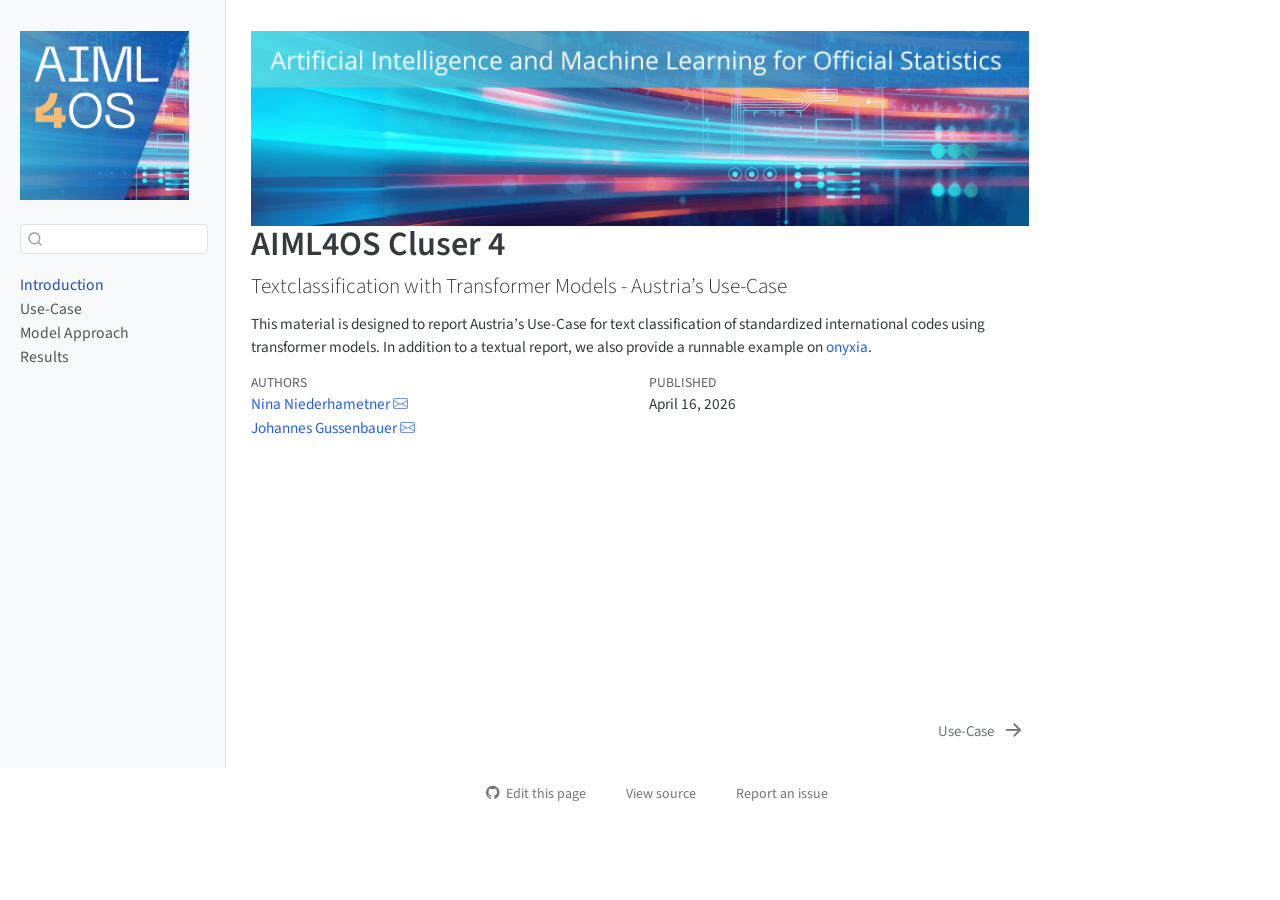
==== commit 95a64888: "Built site for gh-pages" ====
--- a/index.html
+++ b/index.html
@@ -13,7 +13,9 @@
 
 <title>AIML4OS Cluser 4 – AIML4OS WP10 - Cluster 2</title>
 <style>
-
+/* Default styles provided by pandoc.
+** See https://pandoc.org/MANUAL.html#variables-for-html for config info.
+*/
 code{white-space: pre-wrap;}
 span.smallcaps{font-variant: small-caps;}
 div.columns{display: flex; gap: min(4vw, 1.5em);}
@@ -21,3956 +23,31 @@
 div.hanging-indent{margin-left: 1.5em; text-indent: -1.5em;}
 ul.task-list{list-style: none;}
 ul.task-list li input[type="checkbox"] {
-width: 0.8em;
-margin: 0 0.8em 0.2em -1em;  vertical-align: middle;
+  width: 0.8em;
+  margin: 0 0.8em 0.2em -1em; /* quarto-specific, see https://github.com/quarto-dev/quarto-cli/issues/4556 */ 
+  vertical-align: middle;
 }
 </style>
 
 
-<script>const headroomChanged = new CustomEvent("quarto-hrChanged", {
-  detail: {},
-  bubbles: true,
-  cancelable: false,
-  composed: false,
-});
-
-const announceDismiss = () => {
-  const annEl = window.document.getElementById("quarto-announcement");
-  if (annEl) {
-    annEl.remove();
-
-    const annId = annEl.getAttribute("data-announcement-id");
-    window.localStorage.setItem(`quarto-announce-${annId}`, "true");
-  }
-};
-
-const announceRegister = () => {
-  const annEl = window.document.getElementById("quarto-announcement");
-  if (annEl) {
-    const annId = annEl.getAttribute("data-announcement-id");
-    const isDismissed =
-      window.localStorage.getItem(`quarto-announce-${annId}`) || false;
-    if (isDismissed) {
-      announceDismiss();
-      return;
-    } else {
-      annEl.classList.remove("hidden");
-    }
-
-    const actionEl = annEl.querySelector(".quarto-announcement-action");
-    if (actionEl) {
-      actionEl.addEventListener("click", function (e) {
-        e.preventDefault();
-        // Hide the bar immediately
-        announceDismiss();
-      });
-    }
-  }
-};
-
-window.document.addEventListener("DOMContentLoaded", function () {
-  let init = false;
-
-  announceRegister();
-
-  // Manage the back to top button, if one is present.
-  let lastScrollTop = window.pageYOffset || document.documentElement.scrollTop;
-  const scrollDownBuffer = 5;
-  const scrollUpBuffer = 35;
-  const btn = document.getElementById("quarto-back-to-top");
-  const hideBackToTop = () => {
-    btn.style.display = "none";
-  };
-  const showBackToTop = () => {
-    btn.style.display = "inline-block";
-  };
-  if (btn) {
-    window.document.addEventListener(
-      "scroll",
-      function () {
-        const currentScrollTop =
-          window.pageYOffset || document.documentElement.scrollTop;
-
-        // Shows and hides the button 'intelligently' as the user scrolls
-        if (currentScrollTop - scrollDownBuffer > lastScrollTop) {
-          hideBackToTop();
-          lastScrollTop = currentScrollTop <= 0 ? 0 : currentScrollTop;
-        } else if (currentScrollTop < lastScrollTop - scrollUpBuffer) {
-          showBackToTop();
-          lastScrollTop = currentScrollTop <= 0 ? 0 : currentScrollTop;
-        }
-
-        // Show the button at the bottom, hides it at the top
-        if (currentScrollTop <= 0) {
-          hideBackToTop();
-        } else if (
-          window.innerHeight + currentScrollTop >=
-          document.body.offsetHeight
-        ) {
-          showBackToTop();
-        }
-      },
-      false
-    );
-  }
-
-  function throttle(func, wait) {
-    var timeout;
-    return function () {
-      const context = this;
-      const args = arguments;
-      const later = function () {
-        clearTimeout(timeout);
-        timeout = null;
-        func.apply(context, args);
-      };
-
-      if (!timeout) {
-        timeout = setTimeout(later, wait);
-      }
-    };
-  }
-
-  function headerOffset() {
-    // Set an offset if there is are fixed top navbar
-    const headerEl = window.document.querySelector("header.fixed-top");
-    if (headerEl) {
-      return headerEl.clientHeight;
-    } else {
-      return 0;
-    }
-  }
-
-  function footerOffset() {
-    const footerEl = window.document.querySelector("footer.footer");
-    if (footerEl) {
-      return footerEl.clientHeight;
-    } else {
-      return 0;
-    }
-  }
-
-  function dashboardOffset() {
-    const dashboardNavEl = window.document.getElementById(
-      "quarto-dashboard-header"
-    );
-    if (dashboardNavEl !== null) {
-      return dashboardNavEl.clientHeight;
-    } else {
-      return 0;
-    }
-  }
-
-  function updateDocumentOffsetWithoutAnimation() {
-    updateDocumentOffset(false);
-  }
-
-  function updateDocumentOffset(animated) {
-    // set body offset
-    const topOffset = headerOffset();
-    const bodyOffset = topOffset + footerOffset() + dashboardOffset();
-    const bodyEl = window.document.body;
-    bodyEl.setAttribute("data-bs-offset", topOffset);
-    bodyEl.style.paddingTop = topOffset + "px";
-
-    // deal with sidebar offsets
-    const sidebars = window.document.querySelectorAll(
-      ".sidebar, .headroom-target"
-    );
-    sidebars.forEach((sidebar) => {
-      if (!animated) {
-        sidebar.classList.add("notransition");
-        // Remove the no transition class after the animation has time to complete
-        setTimeout(function () {
-          sidebar.classList.remove("notransition");
-        }, 201);
-      }
-
-      if (window.Headroom && sidebar.classList.contains("sidebar-unpinned")) {
-        sidebar.style.top = "0";
-        sidebar.style.maxHeight = "100vh";
-      } else {
-        sidebar.style.top = topOffset + "px";
-        sidebar.style.maxHeight = "calc(100vh - " + topOffset + "px)";
-      }
-    });
-
-    // allow space for footer
-    const mainContainer = window.document.querySelector(".quarto-container");
-    if (mainContainer) {
-      mainContainer.style.minHeight = "calc(100vh - " + bodyOffset + "px)";
-    }
-
-    // link offset
-    let linkStyle = window.document.querySelector("#quarto-target-style");
-    if (!linkStyle) {
-      linkStyle = window.document.createElement("style");
-      linkStyle.setAttribute("id", "quarto-target-style");
-      window.document.head.appendChild(linkStyle);
-    }
-    while (linkStyle.firstChild) {
-      linkStyle.removeChild(linkStyle.firstChild);
-    }
-    if (topOffset > 0) {
-      linkStyle.appendChild(
-        window.document.createTextNode(`
-      section:target::before {
-        content: "";
-        display: block;
-        height: ${topOffset}px;
-        margin: -${topOffset}px 0 0;
-      }`)
-      );
-    }
-    if (init) {
-      window.dispatchEvent(headroomChanged);
-    }
-    init = true;
-  }
-
-  // initialize headroom
-  var header = window.document.querySelector("#quarto-header");
-  if (header && window.Headroom) {
-    const headroom = new window.Headroom(header, {
-      tolerance: 5,
-      onPin: function () {
-        const sidebars = window.document.querySelectorAll(
-          ".sidebar, .headroom-target"
-        );
-        sidebars.forEach((sidebar) => {
-          sidebar.classList.remove("sidebar-unpinned");
-        });
-        updateDocumentOffset();
-      },
-      onUnpin: function () {
-        const sidebars = window.document.querySelectorAll(
-          ".sidebar, .headroom-target"
-        );
-        sidebars.forEach((sidebar) => {
-          sidebar.classList.add("sidebar-unpinned");
-        });
-        updateDocumentOffset();
-      },
-    });
-    headroom.init();
-
-    let frozen = false;
-    window.quartoToggleHeadroom = function () {
-      if (frozen) {
-        headroom.unfreeze();
-        frozen = false;
-      } else {
-        headroom.freeze();
-        frozen = true;
-      }
-    };
-  }
-
-  window.addEventListener(
-    "hashchange",
-    function (e) {
-      if (
-        getComputedStyle(document.documentElement).scrollBehavior !== "smooth"
-      ) {
-        window.scrollTo(0, window.pageYOffset - headerOffset());
-      }
-    },
-    false
-  );
-
-  // Observe size changed for the header
-  const headerEl = window.document.querySelector("header.fixed-top");
-  if (headerEl && window.ResizeObserver) {
-    const observer = new window.ResizeObserver(() => {
-      setTimeout(updateDocumentOffsetWithoutAnimation, 0);
-    });
-    observer.observe(headerEl, {
-      attributes: true,
-      childList: true,
-      characterData: true,
-    });
-  } else {
-    window.addEventListener(
-      "resize",
-      throttle(updateDocumentOffsetWithoutAnimation, 50)
-    );
-  }
-  setTimeout(updateDocumentOffsetWithoutAnimation, 250);
-
-  // fixup index.html links if we aren't on the filesystem
-  if (window.location.protocol !== "file:") {
-    const links = window.document.querySelectorAll("a");
-    for (let i = 0; i < links.length; i++) {
-      if (links[i].href) {
-        links[i].dataset.originalHref = links[i].href;
-        links[i].href = links[i].href.replace(/\/index\.html/, "/");
-      }
-    }
-
-    // Fixup any sharing links that require urls
-    // Append url to any sharing urls
-    const sharingLinks = window.document.querySelectorAll(
-      "a.sidebar-tools-main-item, a.quarto-navigation-tool, a.quarto-navbar-tools, a.quarto-navbar-tools-item"
-    );
-    for (let i = 0; i < sharingLinks.length; i++) {
-      const sharingLink = sharingLinks[i];
-      const href = sharingLink.getAttribute("href");
-      if (href) {
-        sharingLink.setAttribute(
-          "href",
-          href.replace("|url|", window.location.href)
-        );
-      }
-    }
-
-    // Scroll the active navigation item into view, if necessary
-    const navSidebar = window.document.querySelector("nav#quarto-sidebar");
-    if (navSidebar) {
-      // Find the active item
-      const activeItem = navSidebar.querySelector("li.sidebar-item a.active");
-      if (activeItem) {
-        // Wait for the scroll height and height to resolve by observing size changes on the
-        // nav element that is scrollable
-        const resizeObserver = new ResizeObserver((_entries) => {
-          // The bottom of the element
-          const elBottom = activeItem.offsetTop;
-          const viewBottom = navSidebar.scrollTop + navSidebar.clientHeight;
-
-          // The element height and scroll height are the same, then we are still loading
-          if (viewBottom !== navSidebar.scrollHeight) {
-            // Determine if the item isn't visible and scroll to it
-            if (elBottom >= viewBottom) {
-              navSidebar.scrollTop = elBottom;
-            }
-
-            // stop observing now since we've completed the scroll
-            resizeObserver.unobserve(navSidebar);
-          }
-        });
-        resizeObserver.observe(navSidebar);
-      }
-    }
-  }
-});
-</script>
-<script>/*!
- * headroom.js v0.12.0 - Give your page some headroom. Hide your header until you need it
- * Copyright (c) 2020 Nick Williams - http://wicky.nillia.ms/headroom.js
- * License: MIT
- */
-
-!function(t,n){"object"==typeof exports&&"undefined"!=typeof module?module.exports=n():"function"==typeof define&&define.amd?define(n):(t=t||self).Headroom=n()}(this,function(){"use strict";function t(){return"undefined"!=typeof window}function d(t){return function(t){return t&&t.document&&function(t){return 9===t.nodeType}(t.document)}(t)?function(t){var n=t.document,o=n.body,s=n.documentElement;return{scrollHeight:function(){return Math.max(o.scrollHeight,s.scrollHeight,o.offsetHeight,s.offsetHeight,o.clientHeight,s.clientHeight)},height:function(){return t.innerHeight||s.clientHeight||o.clientHeight},scrollY:function(){return void 0!==t.pageYOffset?t.pageYOffset:(s||o.parentNode||o).scrollTop}}}(t):function(t){return{scrollHeight:function(){return Math.max(t.scrollHeight,t.offsetHeight,t.clientHeight)},height:function(){return Math.max(t.offsetHeight,t.clientHeight)},scrollY:function(){return t.scrollTop}}}(t)}function n(t,s,e){var n,o=function(){var n=!1;try{var t={get passive(){n=!0}};window.addEventListener("test",t,t),window.removeEventListener("test",t,t)}catch(t){n=!1}return n}(),i=!1,r=d(t),l=r.scrollY(),a={};function c(){var t=Math.round(r.scrollY()),n=r.height(),o=r.scrollHeight();a.scrollY=t,a.lastScrollY=l,a.direction=l<t?"down":"up",a.distance=Math.abs(t-l),a.isOutOfBounds=t<0||o<t+n,a.top=t<=s.offset[a.direction],a.bottom=o<=t+n,a.toleranceExceeded=a.distance>s.tolerance[a.direction],e(a),l=t,i=!1}function h(){i||(i=!0,n=requestAnimationFrame(c))}var u=!!o&&{passive:!0,capture:!1};return t.addEventListener("scroll",h,u),c(),{destroy:function(){cancelAnimationFrame(n),t.removeEventListener("scroll",h,u)}}}function o(t){return t===Object(t)?t:{down:t,up:t}}function s(t,n){n=n||{},Object.assign(this,s.options,n),this.classes=Object.assign({},s.options.classes,n.classes),this.elem=t,this.tolerance=o(this.tolerance),this.offset=o(this.offset),this.initialised=!1,this.frozen=!1}return s.prototype={constructor:s,init:function(){return s.cutsTheMustard&&!this.initialised&&(this.addClass("initial"),this.initialised=!0,setTimeout(function(t){t.scrollTracker=n(t.scroller,{offset:t.offset,tolerance:t.tolerance},t.update.bind(t))},100,this)),this},destroy:function(){this.initialised=!1,Object.keys(this.classes).forEach(this.removeClass,this),this.scrollTracker.destroy()},unpin:function(){!this.hasClass("pinned")&&this.hasClass("unpinned")||(this.addClass("unpinned"),this.removeClass("pinned"),this.onUnpin&&this.onUnpin.call(this))},pin:function(){this.hasClass("unpinned")&&(this.addClass("pinned"),this.removeClass("unpinned"),this.onPin&&this.onPin.call(this))},freeze:function(){this.frozen=!0,this.addClass("frozen")},unfreeze:function(){this.frozen=!1,this.removeClass("frozen")},top:function(){this.hasClass("top")||(this.addClass("top"),this.removeClass("notTop"),this.onTop&&this.onTop.call(this))},notTop:function(){this.hasClass("notTop")||(this.addClass("notTop"),this.removeClass("top"),this.onNotTop&&this.onNotTop.call(this))},bottom:function(){this.hasClass("bottom")||(this.addClass("bottom"),this.removeClass("notBottom"),this.onBottom&&this.onBottom.call(this))},notBottom:function(){this.hasClass("notBottom")||(this.addClass("notBottom"),this.removeClass("bottom"),this.onNotBottom&&this.onNotBottom.call(this))},shouldUnpin:function(t){return"down"===t.direction&&!t.top&&t.toleranceExceeded},shouldPin:function(t){return"up"===t.direction&&t.toleranceExceeded||t.top},addClass:function(t){this.elem.classList.add.apply(this.elem.classList,this.classes[t].split(" "))},removeClass:function(t){this.elem.classList.remove.apply(this.elem.classList,this.classes[t].split(" "))},hasClass:function(t){return this.classes[t].split(" ").every(function(t){return this.classList.contains(t)},this.elem)},update:function(t){t.isOutOfBounds||!0!==this.frozen&&(t.top?this.top():this.notTop(),t.bottom?this.bottom():this.notBottom(),this.shouldUnpin(t)?this.unpin():this.shouldPin(t)&&this.pin())}},s.options={tolerance:{up:0,down:0},offset:0,scroller:t()?window:null,classes:{frozen:"headroom--frozen",pinned:"headroom--pinned",unpinned:"headroom--unpinned",top:"headroom--top",notTop:"headroom--not-top",bottom:"headroom--bottom",notBottom:"headroom--not-bottom",initial:"headroom"}},s.cutsTheMustard=!!(t()&&function(){}.bind&&"classList"in document.documentElement&&Object.assign&&Object.keys&&requestAnimationFrame),s});
-</script>
-<script>/*!
- * clipboard.js v2.0.11
- * https://clipboardjs.com/
- *
- * Licensed MIT © Zeno Rocha
- */
-!function(t,e){"object"==typeof exports&&"object"==typeof module?module.exports=e():"function"==typeof define&&define.amd?define([],e):"object"==typeof exports?exports.ClipboardJS=e():t.ClipboardJS=e()}(this,function(){return n={686:function(t,e,n){"use strict";n.d(e,{default:function(){return b}});var e=n(279),i=n.n(e),e=n(370),u=n.n(e),e=n(817),r=n.n(e);function c(t){try{return document.execCommand(t)}catch(t){return}}var a=function(t){t=r()(t);return c("cut"),t};function o(t,e){var n,o,t=(n=t,o="rtl"===document.documentElement.getAttribute("dir"),(t=document.createElement("textarea")).style.fontSize="12pt",t.style.border="0",t.style.padding="0",t.style.margin="0",t.style.position="absolute",t.style[o?"right":"left"]="-9999px",o=window.pageYOffset||document.documentElement.scrollTop,t.style.top="".concat(o,"px"),t.setAttribute("readonly",""),t.value=n,t);return e.container.appendChild(t),e=r()(t),c("copy"),t.remove(),e}var f=function(t){var e=1<arguments.length&&void 0!==arguments[1]?arguments[1]:{container:document.body},n="";return"string"==typeof t?n=o(t,e):t instanceof HTMLInputElement&&!["text","search","url","tel","password"].includes(null==t?void 0:t.type)?n=o(t.value,e):(n=r()(t),c("copy")),n};function l(t){return(l="function"==typeof Symbol&&"symbol"==typeof Symbol.iterator?function(t){return typeof t}:function(t){return t&&"function"==typeof Symbol&&t.constructor===Symbol&&t!==Symbol.prototype?"symbol":typeof t})(t)}var s=function(){var t=0<arguments.length&&void 0!==arguments[0]?arguments[0]:{},e=t.action,n=void 0===e?"copy":e,o=t.container,e=t.target,t=t.text;if("copy"!==n&&"cut"!==n)throw new Error('Invalid "action" value, use either "copy" or "cut"');if(void 0!==e){if(!e||"object"!==l(e)||1!==e.nodeType)throw new Error('Invalid "target" value, use a valid Element');if("copy"===n&&e.hasAttribute("disabled"))throw new Error('Invalid "target" attribute. Please use "readonly" instead of "disabled" attribute');if("cut"===n&&(e.hasAttribute("readonly")||e.hasAttribute("disabled")))throw new Error('Invalid "target" attribute. You can\'t cut text from elements with "readonly" or "disabled" attributes')}return t?f(t,{container:o}):e?"cut"===n?a(e):f(e,{container:o}):void 0};function p(t){return(p="function"==typeof Symbol&&"symbol"==typeof Symbol.iterator?function(t){return typeof t}:function(t){return t&&"function"==typeof Symbol&&t.constructor===Symbol&&t!==Symbol.prototype?"symbol":typeof t})(t)}function d(t,e){for(var n=0;n<e.length;n++){var o=e[n];o.enumerable=o.enumerable||!1,o.configurable=!0,"value"in o&&(o.writable=!0),Object.defineProperty(t,o.key,o)}}function y(t,e){return(y=Object.setPrototypeOf||function(t,e){return t.__proto__=e,t})(t,e)}function h(n){var o=function(){if("undefined"==typeof Reflect||!Reflect.construct)return!1;if(Reflect.construct.sham)return!1;if("function"==typeof Proxy)return!0;try{return Date.prototype.toString.call(Reflect.construct(Date,[],function(){})),!0}catch(t){return!1}}();return function(){var t,e=v(n);return t=o?(t=v(this).constructor,Reflect.construct(e,arguments,t)):e.apply(this,arguments),e=this,!(t=t)||"object"!==p(t)&&"function"!=typeof t?function(t){if(void 0!==t)return t;throw new ReferenceError("this hasn't been initialised - super() hasn't been called")}(e):t}}function v(t){return(v=Object.setPrototypeOf?Object.getPrototypeOf:function(t){return t.__proto__||Object.getPrototypeOf(t)})(t)}function m(t,e){t="data-clipboard-".concat(t);if(e.hasAttribute(t))return e.getAttribute(t)}var b=function(){!function(t,e){if("function"!=typeof e&&null!==e)throw new TypeError("Super expression must either be null or a function");t.prototype=Object.create(e&&e.prototype,{constructor:{value:t,writable:!0,configurable:!0}}),e&&y(t,e)}(r,i());var t,e,n,o=h(r);function r(t,e){var n;return function(t){if(!(t instanceof r))throw new TypeError("Cannot call a class as a function")}(this),(n=o.call(this)).resolveOptions(e),n.listenClick(t),n}return t=r,n=[{key:"copy",value:function(t){var e=1<arguments.length&&void 0!==arguments[1]?arguments[1]:{container:document.body};return f(t,e)}},{key:"cut",value:function(t){return a(t)}},{key:"isSupported",value:function(){var t=0<arguments.length&&void 0!==arguments[0]?arguments[0]:["copy","cut"],t="string"==typeof t?[t]:t,e=!!document.queryCommandSupported;return t.forEach(function(t){e=e&&!!document.queryCommandSupported(t)}),e}}],(e=[{key:"resolveOptions",value:function(){var t=0<arguments.length&&void 0!==arguments[0]?arguments[0]:{};this.action="function"==typeof t.action?t.action:this.defaultAction,this.target="function"==typeof t.target?t.target:this.defaultTarget,this.text="function"==typeof t.text?t.text:this.defaultText,this.container="object"===p(t.container)?t.container:document.body}},{key:"listenClick",value:function(t){var e=this;this.listener=u()(t,"click",function(t){return e.onClick(t)})}},{key:"onClick",value:function(t){var e=t.delegateTarget||t.currentTarget,n=this.action(e)||"copy",t=s({action:n,container:this.container,target:this.target(e),text:this.text(e)});this.emit(t?"success":"error",{action:n,text:t,trigger:e,clearSelection:function(){e&&e.focus(),window.getSelection().removeAllRanges()}})}},{key:"defaultAction",value:function(t){return m("action",t)}},{key:"defaultTarget",value:function(t){t=m("target",t);if(t)return document.querySelector(t)}},{key:"defaultText",value:function(t){return m("text",t)}},{key:"destroy",value:function(){this.listener.destroy()}}])&&d(t.prototype,e),n&&d(t,n),r}()},828:function(t){var e;"undefined"==typeof Element||Element.prototype.matches||((e=Element.prototype).matches=e.matchesSelector||e.mozMatchesSelector||e.msMatchesSelector||e.oMatchesSelector||e.webkitMatchesSelector),t.exports=function(t,e){for(;t&&9!==t.nodeType;){if("function"==typeof t.matches&&t.matches(e))return t;t=t.parentNode}}},438:function(t,e,n){var u=n(828);function i(t,e,n,o,r){var i=function(e,n,t,o){return function(t){t.delegateTarget=u(t.target,n),t.delegateTarget&&o.call(e,t)}}.apply(this,arguments);return t.addEventListener(n,i,r),{destroy:function(){t.removeEventListener(n,i,r)}}}t.exports=function(t,e,n,o,r){return"function"==typeof t.addEventListener?i.apply(null,arguments):"function"==typeof n?i.bind(null,document).apply(null,arguments):("string"==typeof t&&(t=document.querySelectorAll(t)),Array.prototype.map.call(t,function(t){return i(t,e,n,o,r)}))}},879:function(t,n){n.node=function(t){return void 0!==t&&t instanceof HTMLElement&&1===t.nodeType},n.nodeList=function(t){var e=Object.prototype.toString.call(t);return void 0!==t&&("[object NodeList]"===e||"[object HTMLCollection]"===e)&&"length"in t&&(0===t.length||n.node(t[0]))},n.string=function(t){return"string"==typeof t||t instanceof String},n.fn=function(t){return"[object Function]"===Object.prototype.toString.call(t)}},370:function(t,e,n){var f=n(879),l=n(438);t.exports=function(t,e,n){if(!t&&!e&&!n)throw new Error("Missing required arguments");if(!f.string(e))throw new TypeError("Second argument must be a String");if(!f.fn(n))throw new TypeError("Third argument must be a Function");if(f.node(t))return c=e,a=n,(u=t).addEventListener(c,a),{destroy:function(){u.removeEventListener(c,a)}};if(f.nodeList(t))return o=t,r=e,i=n,Array.prototype.forEach.call(o,function(t){t.addEventListener(r,i)}),{destroy:function(){Array.prototype.forEach.call(o,function(t){t.removeEventListener(r,i)})}};if(f.string(t))return t=t,e=e,n=n,l(document.body,t,e,n);throw new TypeError("First argument must be a String, HTMLElement, HTMLCollection, or NodeList");var o,r,i,u,c,a}},817:function(t){t.exports=function(t){var e,n="SELECT"===t.nodeName?(t.focus(),t.value):"INPUT"===t.nodeName||"TEXTAREA"===t.nodeName?((e=t.hasAttribute("readonly"))||t.setAttribute("readonly",""),t.select(),t.setSelectionRange(0,t.value.length),e||t.removeAttribute("readonly"),t.value):(t.hasAttribute("contenteditable")&&t.focus(),n=window.getSelection(),(e=document.createRange()).selectNodeContents(t),n.removeAllRanges(),n.addRange(e),n.toString());return n}},279:function(t){function e(){}e.prototype={on:function(t,e,n){var o=this.e||(this.e={});return(o[t]||(o[t]=[])).push({fn:e,ctx:n}),this},once:function(t,e,n){var o=this;function r(){o.off(t,r),e.apply(n,arguments)}return r._=e,this.on(t,r,n)},emit:function(t){for(var e=[].slice.call(arguments,1),n=((this.e||(this.e={}))[t]||[]).slice(),o=0,r=n.length;o<r;o++)n[o].fn.apply(n[o].ctx,e);return this},off:function(t,e){var n=this.e||(this.e={}),o=n[t],r=[];if(o&&e)for(var i=0,u=o.length;i<u;i++)o[i].fn!==e&&o[i].fn._!==e&&r.push(o[i]);return r.length?n[t]=r:delete n[t],this}},t.exports=e,t.exports.TinyEmitter=e}},r={},o.n=function(t){var e=t&&t.__esModule?function(){return t.default}:function(){return t};return o.d(e,{a:e}),e},o.d=function(t,e){for(var n in e)o.o(e,n)&&!o.o(t,n)&&Object.defineProperty(t,n,{enumerable:!0,get:e[n]})},o.o=function(t,e){return Object.prototype.hasOwnProperty.call(t,e)},o(686).default;function o(t){if(r[t])return r[t].exports;var e=r[t]={exports:{}};return n[t](e,e.exports,o),e.exports}var n,r});</script>
-<script>/*! @algolia/autocomplete-js 1.19.1 | MIT License | © Algolia, Inc. and contributors | https://github.com/algolia/autocomplete */
-!function(e,t){"object"==typeof exports&&"undefined"!=typeof module?t(exports):"function"==typeof define&&define.amd?define(["exports"],t):t((e="undefined"!=typeof globalThis?globalThis:e||self)["@algolia/autocomplete-js"]={})}(this,(function(e){"use strict";function t(e,t){var n=Object.keys(e);if(Object.getOwnPropertySymbols){var r=Object.getOwnPropertySymbols(e);t&&(r=r.filter((function(t){return Object.getOwnPropertyDescriptor(e,t).enumerable}))),n.push.apply(n,r)}return n}function n(e){for(var n=1;n<arguments.length;n++){var r=null!=arguments[n]?arguments[n]:{};n%2?t(Object(r),!0).forEach((function(t){o(e,t,r[t])})):Object.getOwnPropertyDescriptors?Object.defineProperties(e,Object.getOwnPropertyDescriptors(r)):t(Object(r)).forEach((function(t){Object.defineProperty(e,t,Object.getOwnPropertyDescriptor(r,t))}))}return e}function r(e){return r="function"==typeof Symbol&&"symbol"==typeof Symbol.iterator?function(e){return typeof e}:function(e){return e&&"function"==typeof Symbol&&e.constructor===Symbol&&e!==Symbol.prototype?"symbol":typeof e},r(e)}function o(e,t,n){return(t=function(e){var t=function(e,t){if("object"!=typeof e||null===e)return e;var n=e[Symbol.toPrimitive];if(void 0!==n){var r=n.call(e,t||"default");if("object"!=typeof r)return r;throw new TypeError("@@toPrimitive must return a primitive value.")}return("string"===t?String:Number)(e)}(e,"string");return"symbol"==typeof t?t:String(t)}(t))in e?Object.defineProperty(e,t,{value:n,enumerable:!0,configurable:!0,writable:!0}):e[t]=n,e}function i(){return i=Object.assign?Object.assign.bind():function(e){for(var t=1;t<arguments.length;t++){var n=arguments[t];for(var r in n)Object.prototype.hasOwnProperty.call(n,r)&&(e[r]=n[r])}return e},i.apply(this,arguments)}function u(e,t){if(null==e)return{};var n,r,o=function(e,t){if(null==e)return{};var n,r,o={},i=Object.keys(e);for(r=0;r<i.length;r++)n=i[r],t.indexOf(n)>=0||(o[n]=e[n]);return o}(e,t);if(Object.getOwnPropertySymbols){var i=Object.getOwnPropertySymbols(e);for(r=0;r<i.length;r++)n=i[r],t.indexOf(n)>=0||Object.prototype.propertyIsEnumerable.call(e,n)&&(o[n]=e[n])}return o}function a(e,t){return function(e){if(Array.isArray(e))return e}(e)||function(e,t){var n=null==e?null:"undefined"!=typeof Symbol&&e[Symbol.iterator]||e["@@iterator"];if(null!=n){var r,o,i,u,a=[],l=!0,c=!1;try{if(i=(n=n.call(e)).next,0===t){if(Object(n)!==n)return;l=!1}else for(;!(l=(r=i.call(n)).done)&&(a.push(r.value),a.length!==t);l=!0);}catch(e){c=!0,o=e}finally{try{if(!l&&null!=n.return&&(u=n.return(),Object(u)!==u))return}finally{if(c)throw o}}return a}}(e,t)||c(e,t)||function(){throw new TypeError("Invalid attempt to destructure non-iterable instance.\nIn order to be iterable, non-array objects must have a [Symbol.iterator]() method.")}()}function l(e){return function(e){if(Array.isArray(e))return s(e)}(e)||function(e){if("undefined"!=typeof Symbol&&null!=e[Symbol.iterator]||null!=e["@@iterator"])return Array.from(e)}(e)||c(e)||function(){throw new TypeError("Invalid attempt to spread non-iterable instance.\nIn order to be iterable, non-array objects must have a [Symbol.iterator]() method.")}()}function c(e,t){if(e){if("string"==typeof e)return s(e,t);var n=Object.prototype.toString.call(e).slice(8,-1);return"Object"===n&&e.constructor&&(n=e.constructor.name),"Map"===n||"Set"===n?Array.from(e):"Arguments"===n||/^(?:Ui|I)nt(?:8|16|32)(?:Clamped)?Array$/.test(n)?s(e,t):void 0}}function s(e,t){(null==t||t>e.length)&&(t=e.length);for(var n=0,r=new Array(t);n<t;n++)r[n]=e[n];return r}function f(e){return{current:e}}function p(e,t){var n=void 0;return function(){for(var r=arguments.length,o=new Array(r),i=0;i<r;i++)o[i]=arguments[i];n&&clearTimeout(n),n=setTimeout((function(){return e.apply(void 0,o)}),t)}}function m(e){return e.reduce((function(e,t){return e.concat(t)}),[])}var v=0;function d(){return"autocomplete-".concat(v++)}function y(e,t){return t.reduce((function(e,t){return e&&e[t]}),e)}function b(e){return 0===e.collections.length?0:e.collections.reduce((function(e,t){return e+t.items.length}),0)}function g(e){return e!==Object(e)}function h(e,t){if(e===t)return!0;if(g(e)||g(t)||"function"==typeof e||"function"==typeof t)return e===t;if(Object.keys(e).length!==Object.keys(t).length)return!1;for(var n=0,r=Object.keys(e);n<r.length;n++){var o=r[n];if(!(o in t))return!1;if(!h(e[o],t[o]))return!1}return!0}var _=function(){};var O="1.19.1",S=[{segment:"autocomplete-core",version:O}];function j(e){var t=e.item,n=e.items,r=void 0===n?[]:n;return{index:t.__autocomplete_indexName,items:[t],positions:[1+r.findIndex((function(e){return e.objectID===t.objectID}))],queryID:t.__autocomplete_queryID,algoliaSource:["autocomplete"]}}function P(e,t){return function(e){if(Array.isArray(e))return e}(e)||function(e,t){var n=null==e?null:"undefined"!=typeof Symbol&&e[Symbol.iterator]||e["@@iterator"];if(null!=n){var r,o,i,u,a=[],l=!0,c=!1;try{if(i=(n=n.call(e)).next,0===t){if(Object(n)!==n)return;l=!1}else for(;!(l=(r=i.call(n)).done)&&(a.push(r.value),a.length!==t);l=!0);}catch(e){c=!0,o=e}finally{try{if(!l&&null!=n.return&&(u=n.return(),Object(u)!==u))return}finally{if(c)throw o}}return a}}(e,t)||function(e,t){if(!e)return;if("string"==typeof e)return w(e,t);var n=Object.prototype.toString.call(e).slice(8,-1);"Object"===n&&e.constructor&&(n=e.constructor.name);if("Map"===n||"Set"===n)return Array.from(e);if("Arguments"===n||/^(?:Ui|I)nt(?:8|16|32)(?:Clamped)?Array$/.test(n))return w(e,t)}(e,t)||function(){throw new TypeError("Invalid attempt to destructure non-iterable instance.\nIn order to be iterable, non-array objects must have a [Symbol.iterator]() method.")}()}function w(e,t){(null==t||t>e.length)&&(t=e.length);for(var n=0,r=new Array(t);n<t;n++)r[n]=e[n];return r}var I=["items"],A=["items"];function E(e){return E="function"==typeof Symbol&&"symbol"==typeof Symbol.iterator?function(e){return typeof e}:function(e){return e&&"function"==typeof Symbol&&e.constructor===Symbol&&e!==Symbol.prototype?"symbol":typeof e},E(e)}function D(e){return function(e){if(Array.isArray(e))return C(e)}(e)||function(e){if("undefined"!=typeof Symbol&&null!=e[Symbol.iterator]||null!=e["@@iterator"])return Array.from(e)}(e)||function(e,t){if(!e)return;if("string"==typeof e)return C(e,t);var n=Object.prototype.toString.call(e).slice(8,-1);"Object"===n&&e.constructor&&(n=e.constructor.name);if("Map"===n||"Set"===n)return Array.from(e);if("Arguments"===n||/^(?:Ui|I)nt(?:8|16|32)(?:Clamped)?Array$/.test(n))return C(e,t)}(e)||function(){throw new TypeError("Invalid attempt to spread non-iterable instance.\nIn order to be iterable, non-array objects must have a [Symbol.iterator]() method.")}()}function C(e,t){(null==t||t>e.length)&&(t=e.length);for(var n=0,r=new Array(t);n<t;n++)r[n]=e[n];return r}function k(e,t){if(null==e)return{};var n,r,o=function(e,t){if(null==e)return{};var n,r,o={},i=Object.keys(e);for(r=0;r<i.length;r++)n=i[r],t.indexOf(n)>=0||(o[n]=e[n]);return o}(e,t);if(Object.getOwnPropertySymbols){var i=Object.getOwnPropertySymbols(e);for(r=0;r<i.length;r++)n=i[r],t.indexOf(n)>=0||Object.prototype.propertyIsEnumerable.call(e,n)&&(o[n]=e[n])}return o}function x(e,t){var n=Object.keys(e);if(Object.getOwnPropertySymbols){var r=Object.getOwnPropertySymbols(e);t&&(r=r.filter((function(t){return Object.getOwnPropertyDescriptor(e,t).enumerable}))),n.push.apply(n,r)}return n}function N(e){for(var t=1;t<arguments.length;t++){var n=null!=arguments[t]?arguments[t]:{};t%2?x(Object(n),!0).forEach((function(t){T(e,t,n[t])})):Object.getOwnPropertyDescriptors?Object.defineProperties(e,Object.getOwnPropertyDescriptors(n)):x(Object(n)).forEach((function(t){Object.defineProperty(e,t,Object.getOwnPropertyDescriptor(n,t))}))}return e}function T(e,t,n){return(t=function(e){var t=function(e,t){if("object"!==E(e)||null===e)return e;var n=e[Symbol.toPrimitive];if(void 0!==n){var r=n.call(e,t||"default");if("object"!==E(r))return r;throw new TypeError("@@toPrimitive must return a primitive value.")}return("string"===t?String:Number)(e)}(e,"string");return"symbol"===E(t)?t:String(t)}(t))in e?Object.defineProperty(e,t,{value:n,enumerable:!0,configurable:!0,writable:!0}):e[t]=n,e}function q(e){for(var t=arguments.length>1&&void 0!==arguments[1]?arguments[1]:20,n=[],r=0;r<e.objectIDs.length;r+=t)n.push(N(N({},e),{},{objectIDs:e.objectIDs.slice(r,r+t)}));return n}function B(e){return e.map((function(e){var t=e.items,n=k(e,I);return N(N({},n),{},{objectIDs:(null==t?void 0:t.map((function(e){return e.objectID})))||n.objectIDs})}))}function R(e){var t,n,r,o=(t=P((e.version||"").split(".").map(Number),2),n=t[0],r=t[1],n>=3||2===n&&r>=4||1===n&&r>=10);function i(t,n,r){if(o&&void 0!==r){var i=r[0].__autocomplete_algoliaCredentials,u={"X-Algolia-Application-Id":i.appId,"X-Algolia-API-Key":i.apiKey};e.apply(void 0,[t].concat(D(n),[{headers:u}]))}else e.apply(void 0,[t].concat(D(n)))}return{init:function(t,n){e("init",{appId:t,apiKey:n})},setAuthenticatedUserToken:function(t){e("setAuthenticatedUserToken",t)},setUserToken:function(t){e("setUserToken",t)},clickedObjectIDsAfterSearch:function(){for(var e=arguments.length,t=new Array(e),n=0;n<e;n++)t[n]=arguments[n];t.length>0&&i("clickedObjectIDsAfterSearch",B(t),t[0].items)},clickedObjectIDs:function(){for(var e=arguments.length,t=new Array(e),n=0;n<e;n++)t[n]=arguments[n];t.length>0&&i("clickedObjectIDs",B(t),t[0].items)},clickedFilters:function(){for(var t=arguments.length,n=new Array(t),r=0;r<t;r++)n[r]=arguments[r];n.length>0&&e.apply(void 0,["clickedFilters"].concat(n))},convertedObjectIDsAfterSearch:function(){for(var e=arguments.length,t=new Array(e),n=0;n<e;n++)t[n]=arguments[n];t.length>0&&i("convertedObjectIDsAfterSearch",B(t),t[0].items)},convertedObjectIDs:function(){for(var e=arguments.length,t=new Array(e),n=0;n<e;n++)t[n]=arguments[n];t.length>0&&i("convertedObjectIDs",B(t),t[0].items)},convertedFilters:function(){for(var t=arguments.length,n=new Array(t),r=0;r<t;r++)n[r]=arguments[r];n.length>0&&e.apply(void 0,["convertedFilters"].concat(n))},viewedObjectIDs:function(){for(var e=arguments.length,t=new Array(e),n=0;n<e;n++)t[n]=arguments[n];t.length>0&&t.reduce((function(e,t){var n=t.items,r=k(t,A);return[].concat(D(e),D(q(N(N({},r),{},{objectIDs:(null==n?void 0:n.map((function(e){return e.objectID})))||r.objectIDs})).map((function(e){return{items:n,payload:e}}))))}),[]).forEach((function(e){var t=e.items;return i("viewedObjectIDs",[e.payload],t)}))},viewedFilters:function(){for(var t=arguments.length,n=new Array(t),r=0;r<t;r++)n[r]=arguments[r];n.length>0&&e.apply(void 0,["viewedFilters"].concat(n))}}}function L(e){var t=e.items.reduce((function(e,t){var n;return e[t.__autocomplete_indexName]=(null!==(n=e[t.__autocomplete_indexName])&&void 0!==n?n:[]).concat(t),e}),{});return Object.keys(t).map((function(e){return{index:e,items:t[e],algoliaSource:["autocomplete"]}}))}function F(e){return e.objectID&&e.__autocomplete_indexName&&e.__autocomplete_queryID}function U(e){return U="function"==typeof Symbol&&"symbol"==typeof Symbol.iterator?function(e){return typeof e}:function(e){return e&&"function"==typeof Symbol&&e.constructor===Symbol&&e!==Symbol.prototype?"symbol":typeof e},U(e)}function M(e){return function(e){if(Array.isArray(e))return H(e)}(e)||function(e){if("undefined"!=typeof Symbol&&null!=e[Symbol.iterator]||null!=e["@@iterator"])return Array.from(e)}(e)||function(e,t){if(!e)return;if("string"==typeof e)return H(e,t);var n=Object.prototype.toString.call(e).slice(8,-1);"Object"===n&&e.constructor&&(n=e.constructor.name);if("Map"===n||"Set"===n)return Array.from(e);if("Arguments"===n||/^(?:Ui|I)nt(?:8|16|32)(?:Clamped)?Array$/.test(n))return H(e,t)}(e)||function(){throw new TypeError("Invalid attempt to spread non-iterable instance.\nIn order to be iterable, non-array objects must have a [Symbol.iterator]() method.")}()}function H(e,t){(null==t||t>e.length)&&(t=e.length);for(var n=0,r=new Array(t);n<t;n++)r[n]=e[n];return r}function V(e,t){var n=Object.keys(e);if(Object.getOwnPropertySymbols){var r=Object.getOwnPropertySymbols(e);t&&(r=r.filter((function(t){return Object.getOwnPropertyDescriptor(e,t).enumerable}))),n.push.apply(n,r)}return n}function W(e){for(var t=1;t<arguments.length;t++){var n=null!=arguments[t]?arguments[t]:{};t%2?V(Object(n),!0).forEach((function(t){Q(e,t,n[t])})):Object.getOwnPropertyDescriptors?Object.defineProperties(e,Object.getOwnPropertyDescriptors(n)):V(Object(n)).forEach((function(t){Object.defineProperty(e,t,Object.getOwnPropertyDescriptor(n,t))}))}return e}function Q(e,t,n){return(t=function(e){var t=function(e,t){if("object"!==U(e)||null===e)return e;var n=e[Symbol.toPrimitive];if(void 0!==n){var r=n.call(e,t||"default");if("object"!==U(r))return r;throw new TypeError("@@toPrimitive must return a primitive value.")}return("string"===t?String:Number)(e)}(e,"string");return"symbol"===U(t)?t:String(t)}(t))in e?Object.defineProperty(e,t,{value:n,enumerable:!0,configurable:!0,writable:!0}):e[t]=n,e}var K="2.15.0",$="https://cdn.jsdelivr.net/npm/search-insights@".concat(K,"/dist/search-insights.min.js"),z=p((function(e){var t=e.onItemsChange,n=e.items,r=e.insights,o=e.state;t({insights:r,insightsEvents:L({items:n}).map((function(e){return W({eventName:"Items Viewed"},e)})),state:o})}),400);function G(e){var t=function(e){return W({onItemsChange:function(e){var t=e.insights,n=e.insightsEvents,r=e.state;t.viewedObjectIDs.apply(t,M(n.map((function(e){return W(W({},e),{},{algoliaSource:J(e.algoliaSource,r.context)})}))))},onSelect:function(e){var t=e.insights,n=e.insightsEvents,r=e.state;t.clickedObjectIDsAfterSearch.apply(t,M(n.map((function(e){return W(W({},e),{},{algoliaSource:J(e.algoliaSource,r.context)})}))))},onActive:_,__autocomplete_clickAnalytics:!0},e)}(e),n=t.insightsClient,r=t.insightsInitParams,o=t.onItemsChange,i=t.onSelect,u=t.onActive,a=t.__autocomplete_clickAnalytics,l=n;if(n||function(e){if("undefined"!=typeof window)e({window:window})}((function(e){var t=e.window,n=t.AlgoliaAnalyticsObject||"aa";"string"==typeof n&&(l=t[n]),l||(t.AlgoliaAnalyticsObject=n,t[n]||(t[n]=function(){t[n].queue||(t[n].queue=[]);for(var e=arguments.length,r=new Array(e),o=0;o<e;o++)r[o]=arguments[o];t[n].queue.push(r)}),t[n].version=K,l=t[n],function(e){var t="[Autocomplete]: Could not load search-insights.js. Please load it manually following https://alg.li/insights-autocomplete";try{var n=e.document.createElement("script");n.async=!0,n.src=$,n.onerror=function(){console.error(t)},document.body.appendChild(n)}catch(e){console.error(t)}}(t))})),!l)return{};r&&l("init",W({partial:!0},r));var c=R(l),s=f([]),m=p((function(e){var t=e.state;if(t.isOpen){var n=t.collections.reduce((function(e,t){return[].concat(M(e),M(t.items))}),[]).filter(F);h(s.current.map((function(e){return e.objectID})),n.map((function(e){return e.objectID})))||(s.current=n,n.length>0&&z({onItemsChange:o,items:n,insights:c,state:t}))}}),0);return{name:"aa.algoliaInsightsPlugin",subscribe:function(e){var t=e.setContext,n=e.onSelect,r=e.onActive;function o(e){t({algoliaInsightsPlugin:{__algoliaSearchParameters:W(W({},a?{clickAnalytics:!0}:{}),e?{userToken:X(e)}:{}),insights:c}})}l("addAlgoliaAgent","insights-plugin"),o(),l("onUserTokenChange",(function(e){o(e)})),l("getUserToken",null,(function(e,t){o(t)})),n((function(e){var t=e.item,n=e.state,r=e.event,o=e.source;F(t)&&i({state:n,event:r,insights:c,item:t,insightsEvents:[W({eventName:"Item Selected"},j({item:t,items:o.getItems().filter(F)}))]})})),r((function(e){var t=e.item,n=e.source,r=e.state,o=e.event;F(t)&&u({state:r,event:o,insights:c,item:t,insightsEvents:[W({eventName:"Item Active"},j({item:t,items:n.getItems().filter(F)}))]})}))},onStateChange:function(e){var t=e.state;m({state:t})},__autocomplete_pluginOptions:e}}function J(){var e,t=arguments.length>0&&void 0!==arguments[0]?arguments[0]:[],n=arguments.length>1?arguments[1]:void 0;return[].concat(M(t),["autocomplete-internal"],M(null!==(e=n.algoliaInsightsPlugin)&&void 0!==e&&e.__automaticInsights?["autocomplete-automatic"]:[]))}function X(e){return"number"==typeof e?e.toString():e}function Y(e,t){var n=t;return{then:function(t,r){return Y(e.then(ee(t,n,e),ee(r,n,e)),n)},catch:function(t){return Y(e.catch(ee(t,n,e)),n)},finally:function(t){return t&&n.onCancelList.push(t),Y(e.finally(ee(t&&function(){return n.onCancelList=[],t()},n,e)),n)},cancel:function(){n.isCanceled=!0;var e=n.onCancelList;n.onCancelList=[],e.forEach((function(e){e()}))},isCanceled:function(){return!0===n.isCanceled}}}function Z(e){return Y(e,{isCanceled:!1,onCancelList:[]})}function ee(e,t,n){return e?function(n){return t.isCanceled?n:e(n)}:n}var te,ne=!0;function re(e,t,n,r){if(!n)return null;if(e<0&&(null===t||null!==r&&0===t))return n+e;var o=(null===t?-1:t)+e;return o<=-1||o>=n?null===r?null:0:o}function oe(e,t){var n=Object.keys(e);if(Object.getOwnPropertySymbols){var r=Object.getOwnPropertySymbols(e);t&&(r=r.filter((function(t){return Object.getOwnPropertyDescriptor(e,t).enumerable}))),n.push.apply(n,r)}return n}function ie(e){for(var t=1;t<arguments.length;t++){var n=null!=arguments[t]?arguments[t]:{};t%2?oe(Object(n),!0).forEach((function(t){ue(e,t,n[t])})):Object.getOwnPropertyDescriptors?Object.defineProperties(e,Object.getOwnPropertyDescriptors(n)):oe(Object(n)).forEach((function(t){Object.defineProperty(e,t,Object.getOwnPropertyDescriptor(n,t))}))}return e}function ue(e,t,n){return(t=function(e){var t=function(e,t){if("object"!==ae(e)||null===e)return e;var n=e[Symbol.toPrimitive];if(void 0!==n){var r=n.call(e,t||"default");if("object"!==ae(r))return r;throw new TypeError("@@toPrimitive must return a primitive value.")}return("string"===t?String:Number)(e)}(e,"string");return"symbol"===ae(t)?t:String(t)}(t))in e?Object.defineProperty(e,t,{value:n,enumerable:!0,configurable:!0,writable:!0}):e[t]=n,e}function ae(e){return ae="function"==typeof Symbol&&"symbol"==typeof Symbol.iterator?function(e){return typeof e}:function(e){return e&&"function"==typeof Symbol&&e.constructor===Symbol&&e!==Symbol.prototype?"symbol":typeof e},ae(e)}function le(e,t){var n="undefined"!=typeof Symbol&&e[Symbol.iterator]||e["@@iterator"];if(!n){if(Array.isArray(e)||(n=function(e,t){if(!e)return;if("string"==typeof e)return ce(e,t);var n=Object.prototype.toString.call(e).slice(8,-1);"Object"===n&&e.constructor&&(n=e.constructor.name);if("Map"===n||"Set"===n)return Array.from(e);if("Arguments"===n||/^(?:Ui|I)nt(?:8|16|32)(?:Clamped)?Array$/.test(n))return ce(e,t)}(e))||t&&e&&"number"==typeof e.length){n&&(e=n);var r=0,o=function(){};return{s:o,n:function(){return r>=e.length?{done:!0}:{done:!1,value:e[r++]}},e:function(e){throw e},f:o}}throw new TypeError("Invalid attempt to iterate non-iterable instance.\nIn order to be iterable, non-array objects must have a [Symbol.iterator]() method.")}var i,u=!0,a=!1;return{s:function(){n=n.call(e)},n:function(){var e=n.next();return u=e.done,e},e:function(e){a=!0,i=e},f:function(){try{u||null==n.return||n.return()}finally{if(a)throw i}}}}function ce(e,t){(null==t||t>e.length)&&(t=e.length);for(var n=0,r=new Array(t);n<t;n++)r[n]=e[n];return r}var se=function(e,t){var n,r=!1,o=[],i=le(e);try{for(i.s();!(n=i.n()).done;){var u,a,l,c=null===(u=n.value.__autocomplete_pluginOptions)||void 0===u||null===(a=(l=u).awaitSubmit)||void 0===a?void 0:a.call(l);if("number"==typeof c)o.push(c);else if(!0===c){r=!0;break}}}catch(e){i.e(e)}finally{i.f()}return r?t.wait():o.length>0?t.wait(Math.max.apply(Math,o)):void 0};function fe(e){var t=function(e){var t=e.collections.map((function(e){return e.items.length})).reduce((function(e,t,n){var r=(e[n-1]||0)+t;return e.push(r),e}),[]).reduce((function(t,n){return n<=e.activeItemId?t+1:t}),0);return e.collections[t]}(e);if(!t)return null;var n=t.items[function(e){for(var t=e.state,n=e.collection,r=!1,o=0,i=0;!1===r;){var u=t.collections[o];if(u===n){r=!0;break}i+=u.items.length,o++}return t.activeItemId-i}({state:e,collection:t})],r=t.source;return{item:n,itemInputValue:r.getItemInputValue({item:n,state:e}),itemUrl:r.getItemUrl({item:n,state:e}),source:r}}function pe(e,t,n){return[e,null==n?void 0:n.sourceId,t].filter(Boolean).join("-").replace(/\s/g,"")}var me=/((gt|sm)-|galaxy nexus)|samsung[- ]|samsungbrowser/i;function ve(e){return e.nativeEvent||e}function de(e){return de="function"==typeof Symbol&&"symbol"==typeof Symbol.iterator?function(e){return typeof e}:function(e){return e&&"function"==typeof Symbol&&e.constructor===Symbol&&e!==Symbol.prototype?"symbol":typeof e},de(e)}function ye(e,t){var n=Object.keys(e);if(Object.getOwnPropertySymbols){var r=Object.getOwnPropertySymbols(e);t&&(r=r.filter((function(t){return Object.getOwnPropertyDescriptor(e,t).enumerable}))),n.push.apply(n,r)}return n}function be(e,t,n){return(t=function(e){var t=function(e,t){if("object"!==de(e)||null===e)return e;var n=e[Symbol.toPrimitive];if(void 0!==n){var r=n.call(e,t||"default");if("object"!==de(r))return r;throw new TypeError("@@toPrimitive must return a primitive value.")}return("string"===t?String:Number)(e)}(e,"string");return"symbol"===de(t)?t:String(t)}(t))in e?Object.defineProperty(e,t,{value:n,enumerable:!0,configurable:!0,writable:!0}):e[t]=n,e}function ge(e,t,n){var r,o=t.initialState;return{getState:function(){return o},dispatch:function(r,i){var u=function(e){for(var t=1;t<arguments.length;t++){var n=null!=arguments[t]?arguments[t]:{};t%2?ye(Object(n),!0).forEach((function(t){be(e,t,n[t])})):Object.getOwnPropertyDescriptors?Object.defineProperties(e,Object.getOwnPropertyDescriptors(n)):ye(Object(n)).forEach((function(t){Object.defineProperty(e,t,Object.getOwnPropertyDescriptor(n,t))}))}return e}({},o);o=e(o,{type:r,props:t,payload:i}),n({state:o,prevState:u})},pendingRequests:(r=[],{add:function(e){return r.push(e),e.finally((function(){r=r.filter((function(t){return t!==e}))}))},cancelAll:function(){r.forEach((function(e){return e.cancel()}))},isEmpty:function(){return 0===r.length},wait:function(e){return ne?(ne=!1,te=e?Promise.race([Promise.all(r),new Promise((function(t){return setTimeout(t,e)}))]):Promise.all(r),te.then((function(){ne=!0}))):te}})}}function he(e){return he="function"==typeof Symbol&&"symbol"==typeof Symbol.iterator?function(e){return typeof e}:function(e){return e&&"function"==typeof Symbol&&e.constructor===Symbol&&e!==Symbol.prototype?"symbol":typeof e},he(e)}function _e(e,t){var n=Object.keys(e);if(Object.getOwnPropertySymbols){var r=Object.getOwnPropertySymbols(e);t&&(r=r.filter((function(t){return Object.getOwnPropertyDescriptor(e,t).enumerable}))),n.push.apply(n,r)}return n}function Oe(e){for(var t=1;t<arguments.length;t++){var n=null!=arguments[t]?arguments[t]:{};t%2?_e(Object(n),!0).forEach((function(t){Se(e,t,n[t])})):Object.getOwnPropertyDescriptors?Object.defineProperties(e,Object.getOwnPropertyDescriptors(n)):_e(Object(n)).forEach((function(t){Object.defineProperty(e,t,Object.getOwnPropertyDescriptor(n,t))}))}return e}function Se(e,t,n){return(t=function(e){var t=function(e,t){if("object"!==he(e)||null===e)return e;var n=e[Symbol.toPrimitive];if(void 0!==n){var r=n.call(e,t||"default");if("object"!==he(r))return r;throw new TypeError("@@toPrimitive must return a primitive value.")}return("string"===t?String:Number)(e)}(e,"string");return"symbol"===he(t)?t:String(t)}(t))in e?Object.defineProperty(e,t,{value:n,enumerable:!0,configurable:!0,writable:!0}):e[t]=n,e}function je(e){return je="function"==typeof Symbol&&"symbol"==typeof Symbol.iterator?function(e){return typeof e}:function(e){return e&&"function"==typeof Symbol&&e.constructor===Symbol&&e!==Symbol.prototype?"symbol":typeof e},je(e)}function Pe(e){return function(e){if(Array.isArray(e))return we(e)}(e)||function(e){if("undefined"!=typeof Symbol&&null!=e[Symbol.iterator]||null!=e["@@iterator"])return Array.from(e)}(e)||function(e,t){if(!e)return;if("string"==typeof e)return we(e,t);var n=Object.prototype.toString.call(e).slice(8,-1);"Object"===n&&e.constructor&&(n=e.constructor.name);if("Map"===n||"Set"===n)return Array.from(e);if("Arguments"===n||/^(?:Ui|I)nt(?:8|16|32)(?:Clamped)?Array$/.test(n))return we(e,t)}(e)||function(){throw new TypeError("Invalid attempt to spread non-iterable instance.\nIn order to be iterable, non-array objects must have a [Symbol.iterator]() method.")}()}function we(e,t){(null==t||t>e.length)&&(t=e.length);for(var n=0,r=new Array(t);n<t;n++)r[n]=e[n];return r}function Ie(e,t){var n=Object.keys(e);if(Object.getOwnPropertySymbols){var r=Object.getOwnPropertySymbols(e);t&&(r=r.filter((function(t){return Object.getOwnPropertyDescriptor(e,t).enumerable}))),n.push.apply(n,r)}return n}function Ae(e){for(var t=1;t<arguments.length;t++){var n=null!=arguments[t]?arguments[t]:{};t%2?Ie(Object(n),!0).forEach((function(t){Ee(e,t,n[t])})):Object.getOwnPropertyDescriptors?Object.defineProperties(e,Object.getOwnPropertyDescriptors(n)):Ie(Object(n)).forEach((function(t){Object.defineProperty(e,t,Object.getOwnPropertyDescriptor(n,t))}))}return e}function Ee(e,t,n){return(t=function(e){var t=function(e,t){if("object"!==je(e)||null===e)return e;var n=e[Symbol.toPrimitive];if(void 0!==n){var r=n.call(e,t||"default");if("object"!==je(r))return r;throw new TypeError("@@toPrimitive must return a primitive value.")}return("string"===t?String:Number)(e)}(e,"string");return"symbol"===je(t)?t:String(t)}(t))in e?Object.defineProperty(e,t,{value:n,enumerable:!0,configurable:!0,writable:!0}):e[t]=n,e}function De(e,t){var n,r="undefined"!=typeof window?window:{},o=e.plugins||[];return Ae(Ae({debug:!1,openOnFocus:!1,enterKeyHint:void 0,ignoreCompositionEvents:!1,placeholder:"",autoFocus:!1,defaultActiveItemId:null,stallThreshold:300,insights:void 0,environment:r,shouldPanelOpen:function(e){return b(e.state)>0},reshape:function(e){return e.sources}},e),{},{id:null!==(n=e.id)&&void 0!==n?n:d(),plugins:o,initialState:Ae({activeItemId:null,query:"",completion:null,collections:[],isOpen:!1,status:"idle",context:{}},e.initialState),onStateChange:function(t){var n;null===(n=e.onStateChange)||void 0===n||n.call(e,t),o.forEach((function(e){var n;return null===(n=e.onStateChange)||void 0===n?void 0:n.call(e,t)}))},onSubmit:function(t){var n;null===(n=e.onSubmit)||void 0===n||n.call(e,t),o.forEach((function(e){var n;return null===(n=e.onSubmit)||void 0===n?void 0:n.call(e,t)}))},onReset:function(t){var n;null===(n=e.onReset)||void 0===n||n.call(e,t),o.forEach((function(e){var n;return null===(n=e.onReset)||void 0===n?void 0:n.call(e,t)}))},getSources:function(n){return Promise.all([].concat(Pe(o.map((function(e){return e.getSources}))),[e.getSources]).filter(Boolean).map((function(e){return function(e,t){var n=[];return Promise.resolve(e(t)).then((function(e){return Promise.all(e.filter((function(e){return Boolean(e)})).map((function(e){if(e.sourceId,n.includes(e.sourceId))throw new Error("[Autocomplete] The `sourceId` ".concat(JSON.stringify(e.sourceId)," is not unique."));n.push(e.sourceId);var t={getItemInputValue:function(e){return e.state.query},getItemUrl:function(){},onSelect:function(e){(0,e.setIsOpen)(!1)},onActive:_,onResolve:_};Object.keys(t).forEach((function(e){t[e].__default=!0}));var r=ie(ie({},t),e);return Promise.resolve(r)})))}))}(e,n)}))).then((function(e){return m(e)})).then((function(e){return e.map((function(e){return Ae(Ae({},e),{},{onSelect:function(n){e.onSelect(n),t.forEach((function(e){var t;return null===(t=e.onSelect)||void 0===t?void 0:t.call(e,n)}))},onActive:function(n){e.onActive(n),t.forEach((function(e){var t;return null===(t=e.onActive)||void 0===t?void 0:t.call(e,n)}))},onResolve:function(n){e.onResolve(n),t.forEach((function(e){var t;return null===(t=e.onResolve)||void 0===t?void 0:t.call(e,n)}))}})}))}))},navigator:Ae({navigate:function(e){var t=e.itemUrl;r.location.assign(t)},navigateNewTab:function(e){var t=e.itemUrl,n=r.open(t,"_blank","noopener");null==n||n.focus()},navigateNewWindow:function(e){var t=e.itemUrl;r.open(t,"_blank","noopener")}},e.navigator)})}function Ce(e){return Ce="function"==typeof Symbol&&"symbol"==typeof Symbol.iterator?function(e){return typeof e}:function(e){return e&&"function"==typeof Symbol&&e.constructor===Symbol&&e!==Symbol.prototype?"symbol":typeof e},Ce(e)}function ke(e,t){var n=Object.keys(e);if(Object.getOwnPropertySymbols){var r=Object.getOwnPropertySymbols(e);t&&(r=r.filter((function(t){return Object.getOwnPropertyDescriptor(e,t).enumerable}))),n.push.apply(n,r)}return n}function xe(e){for(var t=1;t<arguments.length;t++){var n=null!=arguments[t]?arguments[t]:{};t%2?ke(Object(n),!0).forEach((function(t){Ne(e,t,n[t])})):Object.getOwnPropertyDescriptors?Object.defineProperties(e,Object.getOwnPropertyDescriptors(n)):ke(Object(n)).forEach((function(t){Object.defineProperty(e,t,Object.getOwnPropertyDescriptor(n,t))}))}return e}function Ne(e,t,n){return(t=function(e){var t=function(e,t){if("object"!==Ce(e)||null===e)return e;var n=e[Symbol.toPrimitive];if(void 0!==n){var r=n.call(e,t||"default");if("object"!==Ce(r))return r;throw new TypeError("@@toPrimitive must return a primitive value.")}return("string"===t?String:Number)(e)}(e,"string");return"symbol"===Ce(t)?t:String(t)}(t))in e?Object.defineProperty(e,t,{value:n,enumerable:!0,configurable:!0,writable:!0}):e[t]=n,e}function Te(e){return Te="function"==typeof Symbol&&"symbol"==typeof Symbol.iterator?function(e){return typeof e}:function(e){return e&&"function"==typeof Symbol&&e.constructor===Symbol&&e!==Symbol.prototype?"symbol":typeof e},Te(e)}function qe(e,t){var n=Object.keys(e);if(Object.getOwnPropertySymbols){var r=Object.getOwnPropertySymbols(e);t&&(r=r.filter((function(t){return Object.getOwnPropertyDescriptor(e,t).enumerable}))),n.push.apply(n,r)}return n}function Be(e){for(var t=1;t<arguments.length;t++){var n=null!=arguments[t]?arguments[t]:{};t%2?qe(Object(n),!0).forEach((function(t){Re(e,t,n[t])})):Object.getOwnPropertyDescriptors?Object.defineProperties(e,Object.getOwnPropertyDescriptors(n)):qe(Object(n)).forEach((function(t){Object.defineProperty(e,t,Object.getOwnPropertyDescriptor(n,t))}))}return e}function Re(e,t,n){return(t=function(e){var t=function(e,t){if("object"!==Te(e)||null===e)return e;var n=e[Symbol.toPrimitive];if(void 0!==n){var r=n.call(e,t||"default");if("object"!==Te(r))return r;throw new TypeError("@@toPrimitive must return a primitive value.")}return("string"===t?String:Number)(e)}(e,"string");return"symbol"===Te(t)?t:String(t)}(t))in e?Object.defineProperty(e,t,{value:n,enumerable:!0,configurable:!0,writable:!0}):e[t]=n,e}function Le(e){return function(e){if(Array.isArray(e))return Fe(e)}(e)||function(e){if("undefined"!=typeof Symbol&&null!=e[Symbol.iterator]||null!=e["@@iterator"])return Array.from(e)}(e)||function(e,t){if(!e)return;if("string"==typeof e)return Fe(e,t);var n=Object.prototype.toString.call(e).slice(8,-1);"Object"===n&&e.constructor&&(n=e.constructor.name);if("Map"===n||"Set"===n)return Array.from(e);if("Arguments"===n||/^(?:Ui|I)nt(?:8|16|32)(?:Clamped)?Array$/.test(n))return Fe(e,t)}(e)||function(){throw new TypeError("Invalid attempt to spread non-iterable instance.\nIn order to be iterable, non-array objects must have a [Symbol.iterator]() method.")}()}function Fe(e,t){(null==t||t>e.length)&&(t=e.length);for(var n=0,r=new Array(t);n<t;n++)r[n]=e[n];return r}function Ue(e){return Boolean(e.execute)}function Me(e,t,n){if(o=e,Boolean(null==o?void 0:o.execute)){var r="algolia"===e.requesterId?Object.assign.apply(Object,[{}].concat(Le(Object.keys(n.context).map((function(e){var t;return null===(t=n.context[e])||void 0===t?void 0:t.__algoliaSearchParameters}))))):{};return Be(Be({},e),{},{requests:e.queries.map((function(n){return{query:"algolia"===e.requesterId?Be(Be({},n),{},{params:Be(Be({},r),n.params)}):n,sourceId:t,transformResponse:e.transformResponse}}))})}var o;return{items:e,sourceId:t}}function He(e){var t=e.reduce((function(e,t){if(!Ue(t))return e.push(t),e;var n=t.searchClient,r=t.execute,o=t.requesterId,i=t.requests,u=e.find((function(e){return Ue(t)&&Ue(e)&&e.searchClient===n&&Boolean(o)&&e.requesterId===o}));if(u){var a;(a=u.items).push.apply(a,Le(i))}else{var l={execute:r,requesterId:o,items:i,searchClient:n};e.push(l)}return e}),[]).map((function(e){if(!Ue(e))return Promise.resolve(e);var t=e,n=t.execute,r=t.items;return n({searchClient:t.searchClient,requests:r})}));return Promise.all(t).then((function(e){return m(e)}))}function Ve(e,t,n){return t.map((function(t){var r,o=e.filter((function(e){return e.sourceId===t.sourceId})),i=o.map((function(e){return e.items})),u=o[0].transformResponse,a=u?u({results:r=i,hits:r.map((function(e){return e.hits})).filter(Boolean),facetHits:r.map((function(e){var t;return null===(t=e.facetHits)||void 0===t?void 0:t.map((function(e){return{label:e.value,count:e.count,_highlightResult:{label:{value:e.highlighted}}}}))})).filter(Boolean)}):i;return t.onResolve({source:t,results:i,items:a,state:n.getState()}),a.every(Boolean),'The `getItems` function from source "'.concat(t.sourceId,'" must return an array of items but returned ').concat(JSON.stringify(void 0),".\n\nDid you forget to return items?\n\nSee: https://www.algolia.com/doc/ui-libraries/autocomplete/core-concepts/sources/#param-getitems"),{source:t,items:a}}))}function We(e){return We="function"==typeof Symbol&&"symbol"==typeof Symbol.iterator?function(e){return typeof e}:function(e){return e&&"function"==typeof Symbol&&e.constructor===Symbol&&e!==Symbol.prototype?"symbol":typeof e},We(e)}var Qe=["event","nextState","props","query","refresh","store"];function Ke(e,t){var n=Object.keys(e);if(Object.getOwnPropertySymbols){var r=Object.getOwnPropertySymbols(e);t&&(r=r.filter((function(t){return Object.getOwnPropertyDescriptor(e,t).enumerable}))),n.push.apply(n,r)}return n}function $e(e){for(var t=1;t<arguments.length;t++){var n=null!=arguments[t]?arguments[t]:{};t%2?Ke(Object(n),!0).forEach((function(t){ze(e,t,n[t])})):Object.getOwnPropertyDescriptors?Object.defineProperties(e,Object.getOwnPropertyDescriptors(n)):Ke(Object(n)).forEach((function(t){Object.defineProperty(e,t,Object.getOwnPropertyDescriptor(n,t))}))}return e}function ze(e,t,n){return(t=function(e){var t=function(e,t){if("object"!==We(e)||null===e)return e;var n=e[Symbol.toPrimitive];if(void 0!==n){var r=n.call(e,t||"default");if("object"!==We(r))return r;throw new TypeError("@@toPrimitive must return a primitive value.")}return("string"===t?String:Number)(e)}(e,"string");return"symbol"===We(t)?t:String(t)}(t))in e?Object.defineProperty(e,t,{value:n,enumerable:!0,configurable:!0,writable:!0}):e[t]=n,e}function Ge(e,t){if(null==e)return{};var n,r,o=function(e,t){if(null==e)return{};var n,r,o={},i=Object.keys(e);for(r=0;r<i.length;r++)n=i[r],t.indexOf(n)>=0||(o[n]=e[n]);return o}(e,t);if(Object.getOwnPropertySymbols){var i=Object.getOwnPropertySymbols(e);for(r=0;r<i.length;r++)n=i[r],t.indexOf(n)>=0||Object.prototype.propertyIsEnumerable.call(e,n)&&(o[n]=e[n])}return o}var Je,Xe,Ye,Ze=null,et=(Je=-1,Xe=-1,Ye=void 0,function(e){var t=++Je;return Promise.resolve(e).then((function(e){return Ye&&t<Xe?Ye:(Xe=t,Ye=e,e)}))});function tt(e){var t=e.event,n=e.nextState,r=void 0===n?{}:n,o=e.props,i=e.query,u=e.refresh,a=e.store,l=Ge(e,Qe);Ze&&o.environment.clearTimeout(Ze);var c=l.setCollections,s=l.setIsOpen,f=l.setQuery,p=l.setActiveItemId,v=l.setStatus,d=l.setContext;if(f(i),p(o.defaultActiveItemId),!i&&!1===o.openOnFocus){var y,b=a.getState().collections.map((function(e){return $e($e({},e),{},{items:[]})}));v("idle"),c(b),s(null!==(y=r.isOpen)&&void 0!==y?y:o.shouldPanelOpen({state:a.getState()}));var g=Z(et(b).then((function(){return Promise.resolve()})));return a.pendingRequests.add(g)}v("loading"),Ze=o.environment.setTimeout((function(){v("stalled")}),o.stallThreshold);var h=Z(et(o.getSources($e({query:i,refresh:u,state:a.getState()},l)).then((function(e){return Promise.all(e.map((function(e){return Promise.resolve(e.getItems($e({query:i,refresh:u,state:a.getState()},l))).then((function(t){return Me(t,e.sourceId,a.getState())}))}))).then(He).then((function(t){var n,r=t.some((function(e){return function(e){return!Array.isArray(e)&&Boolean(null==e?void 0:e._automaticInsights)}(e.items)}));r&&d({algoliaInsightsPlugin:$e($e({},(null===(n=a.getState().context)||void 0===n?void 0:n.algoliaInsightsPlugin)||{}),{},{__automaticInsights:r})});return Ve(t,e,a)})).then((function(e){return function(e){var t=e.collections,n=e.props,r=e.state,o=t.reduce((function(e,t){return xe(xe({},e),{},Ne({},t.source.sourceId,xe(xe({},t.source),{},{getItems:function(){return m(t.items)}})))}),{}),i=n.plugins.reduce((function(e,t){return t.reshape?t.reshape(e):e}),{sourcesBySourceId:o,state:r}).sourcesBySourceId;return m(n.reshape({sourcesBySourceId:i,sources:Object.values(i),state:r})).filter(Boolean).map((function(e){return{source:e,items:e.getItems()}}))}({collections:e,props:o,state:a.getState()})}))})))).then((function(e){var n;v("idle"),c(e);var f=o.shouldPanelOpen({state:a.getState()});s(null!==(n=r.isOpen)&&void 0!==n?n:o.openOnFocus&&!i&&f||f);var p=fe(a.getState());if(null!==a.getState().activeItemId&&p){var m=p.item,d=p.itemInputValue,y=p.itemUrl,b=p.source;b.onActive($e({event:t,item:m,itemInputValue:d,itemUrl:y,refresh:u,source:b,state:a.getState()},l))}})).finally((function(){v("idle"),Ze&&o.environment.clearTimeout(Ze)}));return a.pendingRequests.add(h)}function nt(e){return nt="function"==typeof Symbol&&"symbol"==typeof Symbol.iterator?function(e){return typeof e}:function(e){return e&&"function"==typeof Symbol&&e.constructor===Symbol&&e!==Symbol.prototype?"symbol":typeof e},nt(e)}var rt=["event","props","refresh","store"];function ot(e,t){var n=Object.keys(e);if(Object.getOwnPropertySymbols){var r=Object.getOwnPropertySymbols(e);t&&(r=r.filter((function(t){return Object.getOwnPropertyDescriptor(e,t).enumerable}))),n.push.apply(n,r)}return n}function it(e){for(var t=1;t<arguments.length;t++){var n=null!=arguments[t]?arguments[t]:{};t%2?ot(Object(n),!0).forEach((function(t){ut(e,t,n[t])})):Object.getOwnPropertyDescriptors?Object.defineProperties(e,Object.getOwnPropertyDescriptors(n)):ot(Object(n)).forEach((function(t){Object.defineProperty(e,t,Object.getOwnPropertyDescriptor(n,t))}))}return e}function ut(e,t,n){return(t=function(e){var t=function(e,t){if("object"!==nt(e)||null===e)return e;var n=e[Symbol.toPrimitive];if(void 0!==n){var r=n.call(e,t||"default");if("object"!==nt(r))return r;throw new TypeError("@@toPrimitive must return a primitive value.")}return("string"===t?String:Number)(e)}(e,"string");return"symbol"===nt(t)?t:String(t)}(t))in e?Object.defineProperty(e,t,{value:n,enumerable:!0,configurable:!0,writable:!0}):e[t]=n,e}function at(e,t){if(null==e)return{};var n,r,o=function(e,t){if(null==e)return{};var n,r,o={},i=Object.keys(e);for(r=0;r<i.length;r++)n=i[r],t.indexOf(n)>=0||(o[n]=e[n]);return o}(e,t);if(Object.getOwnPropertySymbols){var i=Object.getOwnPropertySymbols(e);for(r=0;r<i.length;r++)n=i[r],t.indexOf(n)>=0||Object.prototype.propertyIsEnumerable.call(e,n)&&(o[n]=e[n])}return o}function lt(e){return lt="function"==typeof Symbol&&"symbol"==typeof Symbol.iterator?function(e){return typeof e}:function(e){return e&&"function"==typeof Symbol&&e.constructor===Symbol&&e!==Symbol.prototype?"symbol":typeof e},lt(e)}var ct=["props","refresh","store"],st=["inputElement","formElement","panelElement"],ft=["inputElement"],pt=["inputElement","maxLength"],mt=["source"],vt=["item","source"];function dt(e,t){var n=Object.keys(e);if(Object.getOwnPropertySymbols){var r=Object.getOwnPropertySymbols(e);t&&(r=r.filter((function(t){return Object.getOwnPropertyDescriptor(e,t).enumerable}))),n.push.apply(n,r)}return n}function yt(e){for(var t=1;t<arguments.length;t++){var n=null!=arguments[t]?arguments[t]:{};t%2?dt(Object(n),!0).forEach((function(t){bt(e,t,n[t])})):Object.getOwnPropertyDescriptors?Object.defineProperties(e,Object.getOwnPropertyDescriptors(n)):dt(Object(n)).forEach((function(t){Object.defineProperty(e,t,Object.getOwnPropertyDescriptor(n,t))}))}return e}function bt(e,t,n){return(t=function(e){var t=function(e,t){if("object"!==lt(e)||null===e)return e;var n=e[Symbol.toPrimitive];if(void 0!==n){var r=n.call(e,t||"default");if("object"!==lt(r))return r;throw new TypeError("@@toPrimitive must return a primitive value.")}return("string"===t?String:Number)(e)}(e,"string");return"symbol"===lt(t)?t:String(t)}(t))in e?Object.defineProperty(e,t,{value:n,enumerable:!0,configurable:!0,writable:!0}):e[t]=n,e}function gt(e,t){if(null==e)return{};var n,r,o=function(e,t){if(null==e)return{};var n,r,o={},i=Object.keys(e);for(r=0;r<i.length;r++)n=i[r],t.indexOf(n)>=0||(o[n]=e[n]);return o}(e,t);if(Object.getOwnPropertySymbols){var i=Object.getOwnPropertySymbols(e);for(r=0;r<i.length;r++)n=i[r],t.indexOf(n)>=0||Object.prototype.propertyIsEnumerable.call(e,n)&&(o[n]=e[n])}return o}function ht(e){var t=e.props,n=e.refresh,r=e.store,o=gt(e,ct);return{getEnvironmentProps:function(e){var n=e.inputElement,o=e.formElement,i=e.panelElement;function u(e){!r.getState().isOpen&&r.pendingRequests.isEmpty()||e.target===n||!1===[o,i].some((function(t){return n=t,r=e.target,n===r||n.contains(r);var n,r}))&&(r.dispatch("blur",null),t.debug||r.pendingRequests.cancelAll())}return yt({onTouchStart:u,onMouseDown:u,onTouchMove:function(e){!1!==r.getState().isOpen&&n===t.environment.document.activeElement&&e.target!==n&&n.blur()}},gt(e,st))},getRootProps:function(e){return yt({role:"combobox","aria-expanded":r.getState().isOpen,"aria-haspopup":"listbox","aria-controls":r.getState().isOpen?r.getState().collections.map((function(e){var n=e.source;return pe(t.id,"list",n)})).join(" "):void 0,"aria-labelledby":pe(t.id,"label")},e)},getFormProps:function(e){e.inputElement;var i=gt(e,ft),u=function(i){var u;t.onSubmit(yt({event:i,refresh:n,state:r.getState()},o)),r.dispatch("submit",null),null===(u=e.inputElement)||void 0===u||u.blur()};return yt({action:"",noValidate:!0,role:"search",onSubmit:function(e){e.preventDefault();var n=se(t.plugins,r.pendingRequests);void 0!==n?n.then((function(){return u(e)})):u(e)},onReset:function(i){var u;i.preventDefault(),t.onReset(yt({event:i,refresh:n,state:r.getState()},o)),r.dispatch("reset",null),null===(u=e.inputElement)||void 0===u||u.focus()}},i)},getLabelProps:function(e){return yt({htmlFor:pe(t.id,"input"),id:pe(t.id,"label")},e)},getInputProps:function(e){var i;function u(e){(t.openOnFocus||Boolean(r.getState().query))&&tt(yt({event:e,props:t,query:r.getState().completion||r.getState().query,refresh:n,store:r},o)),r.dispatch("focus",null)}var a=e||{};a.inputElement;var l=a.maxLength,c=void 0===l?512:l,s=gt(a,pt),f=fe(r.getState()),p=function(e){return Boolean(e&&e.match(me))}((null===(i=t.environment.navigator)||void 0===i?void 0:i.userAgent)||""),m=t.enterKeyHint||(null!=f&&f.itemUrl&&!p?"go":"search");return yt({"aria-autocomplete":"both","aria-activedescendant":r.getState().isOpen&&null!==r.getState().activeItemId?pe(t.id,"item-".concat(r.getState().activeItemId),null==f?void 0:f.source):void 0,"aria-controls":r.getState().isOpen?r.getState().collections.filter((function(e){return e.items.length>0})).map((function(e){var n=e.source;return pe(t.id,"list",n)})).join(" "):void 0,"aria-labelledby":pe(t.id,"label"),value:r.getState().completion||r.getState().query,id:pe(t.id,"input"),autoComplete:"off",autoCorrect:"off",autoCapitalize:"off",enterKeyHint:m,spellCheck:"false",autoFocus:t.autoFocus,placeholder:t.placeholder,maxLength:c,type:"search",onChange:function(e){var i=e.currentTarget.value;t.ignoreCompositionEvents&&ve(e).isComposing?o.setQuery(i):tt(yt({event:e,props:t,query:i.slice(0,c),refresh:n,store:r},o))},onCompositionEnd:function(e){tt(yt({event:e,props:t,query:e.currentTarget.value.slice(0,c),refresh:n,store:r},o))},onKeyDown:function(e){ve(e).isComposing||function(e){var t=e.event,n=e.props,r=e.refresh,o=e.store,i=at(e,rt);if("ArrowUp"===t.key||"ArrowDown"===t.key){var u=function(){var e=fe(o.getState()),t=n.environment.document.getElementById(pe(n.id,"item-".concat(o.getState().activeItemId),null==e?void 0:e.source));t&&(t.scrollIntoViewIfNeeded?t.scrollIntoViewIfNeeded(!1):t.scrollIntoView(!1))},a=function(){var e=fe(o.getState());if(null!==o.getState().activeItemId&&e){var n=e.item,u=e.itemInputValue,a=e.itemUrl,l=e.source;l.onActive(it({event:t,item:n,itemInputValue:u,itemUrl:a,refresh:r,source:l,state:o.getState()},i))}};t.preventDefault(),!1===o.getState().isOpen&&(n.openOnFocus||Boolean(o.getState().query))?tt(it({event:t,props:n,query:o.getState().query,refresh:r,store:o},i)).then((function(){o.dispatch(t.key,{nextActiveItemId:n.defaultActiveItemId}),a(),setTimeout(u,0)})):(o.dispatch(t.key,{}),a(),u())}else if("Escape"===t.key)t.preventDefault(),o.dispatch(t.key,null),o.pendingRequests.cancelAll();else if("Tab"===t.key)o.dispatch("blur",null),o.pendingRequests.cancelAll();else if("Enter"===t.key){if(null===o.getState().activeItemId||o.getState().collections.every((function(e){return 0===e.items.length}))){var l=se(n.plugins,o.pendingRequests);return void(void 0!==l?l.then(o.pendingRequests.cancelAll):n.debug||o.pendingRequests.cancelAll())}t.preventDefault();var c=fe(o.getState()),s=c.item,f=c.itemInputValue,p=c.itemUrl,m=c.source;if(t.metaKey||t.ctrlKey)void 0!==p&&(m.onSelect(it({event:t,item:s,itemInputValue:f,itemUrl:p,refresh:r,source:m,state:o.getState()},i)),n.navigator.navigateNewTab({itemUrl:p,item:s,state:o.getState()}));else if(t.shiftKey)void 0!==p&&(m.onSelect(it({event:t,item:s,itemInputValue:f,itemUrl:p,refresh:r,source:m,state:o.getState()},i)),n.navigator.navigateNewWindow({itemUrl:p,item:s,state:o.getState()}));else if(t.altKey);else{if(void 0!==p)return m.onSelect(it({event:t,item:s,itemInputValue:f,itemUrl:p,refresh:r,source:m,state:o.getState()},i)),void n.navigator.navigate({itemUrl:p,item:s,state:o.getState()});tt(it({event:t,nextState:{isOpen:!1},props:n,query:f,refresh:r,store:o},i)).then((function(){m.onSelect(it({event:t,item:s,itemInputValue:f,itemUrl:p,refresh:r,source:m,state:o.getState()},i))}))}}}(yt({event:e,props:t,refresh:n,store:r},o))},onFocus:u,onBlur:_,onClick:function(n){e.inputElement!==t.environment.document.activeElement||r.getState().isOpen||u(n)}},s)},getPanelProps:function(e){return yt({onMouseDown:function(e){e.preventDefault()},onMouseLeave:function(){r.dispatch("mouseleave",null)}},e)},getListProps:function(e){var n=e||{},r=n.source,o=gt(n,mt);return yt({role:"listbox","aria-labelledby":pe(t.id,"label"),id:pe(t.id,"list",r)},o)},getItemProps:function(e){var i=e.item,u=e.source,a=gt(e,vt);return yt({id:pe(t.id,"item-".concat(i.__autocomplete_id),u),role:"option","aria-selected":r.getState().activeItemId===i.__autocomplete_id,onMouseMove:function(e){if(i.__autocomplete_id!==r.getState().activeItemId){r.dispatch("mousemove",i.__autocomplete_id);var t=fe(r.getState());if(null!==r.getState().activeItemId&&t){var u=t.item,a=t.itemInputValue,l=t.itemUrl,c=t.source;c.onActive(yt({event:e,item:u,itemInputValue:a,itemUrl:l,refresh:n,source:c,state:r.getState()},o))}}},onMouseDown:function(e){e.preventDefault()},onClick:function(e){var a=u.getItemInputValue({item:i,state:r.getState()}),l=u.getItemUrl({item:i,state:r.getState()});(l?Promise.resolve():tt(yt({event:e,nextState:{isOpen:!1},props:t,query:a,refresh:n,store:r},o))).then((function(){u.onSelect(yt({event:e,item:i,itemInputValue:a,itemUrl:l,refresh:n,source:u,state:r.getState()},o))}))}},a)}}}function _t(e){return _t="function"==typeof Symbol&&"symbol"==typeof Symbol.iterator?function(e){return typeof e}:function(e){return e&&"function"==typeof Symbol&&e.constructor===Symbol&&e!==Symbol.prototype?"symbol":typeof e},_t(e)}function Ot(e,t){var n=Object.keys(e);if(Object.getOwnPropertySymbols){var r=Object.getOwnPropertySymbols(e);t&&(r=r.filter((function(t){return Object.getOwnPropertyDescriptor(e,t).enumerable}))),n.push.apply(n,r)}return n}function St(e){for(var t=1;t<arguments.length;t++){var n=null!=arguments[t]?arguments[t]:{};t%2?Ot(Object(n),!0).forEach((function(t){jt(e,t,n[t])})):Object.getOwnPropertyDescriptors?Object.defineProperties(e,Object.getOwnPropertyDescriptors(n)):Ot(Object(n)).forEach((function(t){Object.defineProperty(e,t,Object.getOwnPropertyDescriptor(n,t))}))}return e}function jt(e,t,n){return(t=function(e){var t=function(e,t){if("object"!==_t(e)||null===e)return e;var n=e[Symbol.toPrimitive];if(void 0!==n){var r=n.call(e,t||"default");if("object"!==_t(r))return r;throw new TypeError("@@toPrimitive must return a primitive value.")}return("string"===t?String:Number)(e)}(e,"string");return"symbol"===_t(t)?t:String(t)}(t))in e?Object.defineProperty(e,t,{value:n,enumerable:!0,configurable:!0,writable:!0}):e[t]=n,e}function Pt(e){var t,n,r,o,i=e.plugins,u=e.options,a=null===(t=((null===(n=u.__autocomplete_metadata)||void 0===n?void 0:n.userAgents)||[])[0])||void 0===t?void 0:t.segment,l=a?jt({},a,Object.keys((null===(r=u.__autocomplete_metadata)||void 0===r?void 0:r.options)||{})):{};return{plugins:i.map((function(e){return{name:e.name,options:Object.keys(e.__autocomplete_pluginOptions||[])}})),options:St({"autocomplete-core":Object.keys(u)},l),ua:S.concat((null===(o=u.__autocomplete_metadata)||void 0===o?void 0:o.userAgents)||[])}}function wt(e){var t,n=e.state;return!1===n.isOpen||null===n.activeItemId?null:(null===(t=fe(n))||void 0===t?void 0:t.itemInputValue)||null}function It(e){return It="function"==typeof Symbol&&"symbol"==typeof Symbol.iterator?function(e){return typeof e}:function(e){return e&&"function"==typeof Symbol&&e.constructor===Symbol&&e!==Symbol.prototype?"symbol":typeof e},It(e)}function At(e,t){var n=Object.keys(e);if(Object.getOwnPropertySymbols){var r=Object.getOwnPropertySymbols(e);t&&(r=r.filter((function(t){return Object.getOwnPropertyDescriptor(e,t).enumerable}))),n.push.apply(n,r)}return n}function Et(e){for(var t=1;t<arguments.length;t++){var n=null!=arguments[t]?arguments[t]:{};t%2?At(Object(n),!0).forEach((function(t){Dt(e,t,n[t])})):Object.getOwnPropertyDescriptors?Object.defineProperties(e,Object.getOwnPropertyDescriptors(n)):At(Object(n)).forEach((function(t){Object.defineProperty(e,t,Object.getOwnPropertyDescriptor(n,t))}))}return e}function Dt(e,t,n){return(t=function(e){var t=function(e,t){if("object"!==It(e)||null===e)return e;var n=e[Symbol.toPrimitive];if(void 0!==n){var r=n.call(e,t||"default");if("object"!==It(r))return r;throw new TypeError("@@toPrimitive must return a primitive value.")}return("string"===t?String:Number)(e)}(e,"string");return"symbol"===It(t)?t:String(t)}(t))in e?Object.defineProperty(e,t,{value:n,enumerable:!0,configurable:!0,writable:!0}):e[t]=n,e}var Ct=function(e,t){switch(t.type){case"setActiveItemId":case"mousemove":return Et(Et({},e),{},{activeItemId:t.payload});case"setQuery":return Et(Et({},e),{},{query:t.payload,completion:null});case"setCollections":return Et(Et({},e),{},{collections:t.payload});case"setIsOpen":return Et(Et({},e),{},{isOpen:t.payload});case"setStatus":return Et(Et({},e),{},{status:t.payload});case"setContext":return Et(Et({},e),{},{context:Et(Et({},e.context),t.payload)});case"ArrowDown":var n=Et(Et({},e),{},{activeItemId:t.payload.hasOwnProperty("nextActiveItemId")?t.payload.nextActiveItemId:re(1,e.activeItemId,b(e),t.props.defaultActiveItemId)});return Et(Et({},n),{},{completion:wt({state:n})});case"ArrowUp":var r=Et(Et({},e),{},{activeItemId:re(-1,e.activeItemId,b(e),t.props.defaultActiveItemId)});return Et(Et({},r),{},{completion:wt({state:r})});case"Escape":return e.isOpen?Et(Et({},e),{},{activeItemId:null,isOpen:!1,completion:null}):Et(Et({},e),{},{activeItemId:null,query:"",status:"idle",collections:[]});case"submit":return Et(Et({},e),{},{activeItemId:null,isOpen:!1,status:"idle"});case"reset":return Et(Et({},e),{},{activeItemId:!0===t.props.openOnFocus?t.props.defaultActiveItemId:null,status:"idle",completion:null,query:""});case"focus":return Et(Et({},e),{},{activeItemId:t.props.defaultActiveItemId,isOpen:(t.props.openOnFocus||Boolean(e.query))&&t.props.shouldPanelOpen({state:e})});case"blur":return t.props.debug?e:Et(Et({},e),{},{isOpen:!1,activeItemId:null});case"mouseleave":return Et(Et({},e),{},{activeItemId:t.props.defaultActiveItemId});default:return"The reducer action ".concat(JSON.stringify(t.type)," is not supported."),e}};function kt(e){return kt="function"==typeof Symbol&&"symbol"==typeof Symbol.iterator?function(e){return typeof e}:function(e){return e&&"function"==typeof Symbol&&e.constructor===Symbol&&e!==Symbol.prototype?"symbol":typeof e},kt(e)}function xt(e,t){var n=Object.keys(e);if(Object.getOwnPropertySymbols){var r=Object.getOwnPropertySymbols(e);t&&(r=r.filter((function(t){return Object.getOwnPropertyDescriptor(e,t).enumerable}))),n.push.apply(n,r)}return n}function Nt(e){for(var t=1;t<arguments.length;t++){var n=null!=arguments[t]?arguments[t]:{};t%2?xt(Object(n),!0).forEach((function(t){Tt(e,t,n[t])})):Object.getOwnPropertyDescriptors?Object.defineProperties(e,Object.getOwnPropertyDescriptors(n)):xt(Object(n)).forEach((function(t){Object.defineProperty(e,t,Object.getOwnPropertyDescriptor(n,t))}))}return e}function Tt(e,t,n){return(t=function(e){var t=function(e,t){if("object"!==kt(e)||null===e)return e;var n=e[Symbol.toPrimitive];if(void 0!==n){var r=n.call(e,t||"default");if("object"!==kt(r))return r;throw new TypeError("@@toPrimitive must return a primitive value.")}return("string"===t?String:Number)(e)}(e,"string");return"symbol"===kt(t)?t:String(t)}(t))in e?Object.defineProperty(e,t,{value:n,enumerable:!0,configurable:!0,writable:!0}):e[t]=n,e}function qt(e){var t=[],n=De(e,t),r=ge(Ct,n,(function(e){var t,r,i=e.prevState,c=e.state;if(n.onStateChange(Nt({prevState:i,state:c,refresh:u,navigator:n.navigator},o)),!l()&&null!==(t=c.context)&&void 0!==t&&null!==(r=t.algoliaInsightsPlugin)&&void 0!==r&&r.__automaticInsights&&!1!==n.insights){var s=G({__autocomplete_clickAnalytics:!1});n.plugins.push(s),a([s])}})),o=function(e){var t=e.store;return{setActiveItemId:function(e){t.dispatch("setActiveItemId",e)},setQuery:function(e){t.dispatch("setQuery",e)},setCollections:function(e){var n=0,r=e.map((function(e){return Oe(Oe({},e),{},{items:m(e.items).map((function(e){return Oe(Oe({},e),{},{__autocomplete_id:n++})}))})}));t.dispatch("setCollections",r)},setIsOpen:function(e){t.dispatch("setIsOpen",e)},setStatus:function(e){t.dispatch("setStatus",e)},setContext:function(e){t.dispatch("setContext",e)}}}({store:r}),i=ht(Nt({props:n,refresh:u,store:r,navigator:n.navigator},o));function u(){return tt(Nt({event:new Event("input"),nextState:{isOpen:r.getState().isOpen},props:n,navigator:n.navigator,query:r.getState().query,refresh:u,store:r},o))}function a(e){e.forEach((function(e){var r;return null===(r=e.subscribe)||void 0===r?void 0:r.call(e,Nt(Nt({},o),{},{navigator:n.navigator,refresh:u,onSelect:function(e){t.push({onSelect:e})},onActive:function(e){t.push({onActive:e})},onResolve:function(e){t.push({onResolve:e})}}))}))}function l(){return n.plugins.some((function(e){return"aa.algoliaInsightsPlugin"===e.name}))}if(n.insights&&!l()){var c="boolean"==typeof n.insights?{}:n.insights;n.plugins.push(G(c))}return a(n.plugins),function(e){var t,n,r=e.metadata,o=e.environment;if(null===(t=o.navigator)||void 0===t||null===(n=t.userAgent)||void 0===n?void 0:n.includes("Algolia Crawler")){var i=o.document.createElement("meta"),u=o.document.querySelector("head");i.name="algolia:metadata",setTimeout((function(){i.content=JSON.stringify(r),u.appendChild(i)}),0)}}({metadata:Pt({plugins:n.plugins,options:e}),environment:n.environment}),Nt(Nt({refresh:u,navigator:n.navigator},i),o)}var Bt=function(e,t,n,r){var o;t[0]=0;for(var i=1;i<t.length;i++){var u=t[i++],a=t[i]?(t[0]|=u?1:2,n[t[i++]]):t[++i];3===u?r[0]=a:4===u?r[1]=Object.assign(r[1]||{},a):5===u?(r[1]=r[1]||{})[t[++i]]=a:6===u?r[1][t[++i]]+=a+"":u?(o=e.apply(a,Bt(e,a,n,["",null])),r.push(o),a[0]?t[0]|=2:(t[i-2]=0,t[i]=o)):r.push(a)}return r},Rt=new Map;function Lt(e){var t=Rt.get(this);return t||(t=new Map,Rt.set(this,t)),(t=Bt(this,t.get(e)||(t.set(e,t=function(e){for(var t,n,r=1,o="",i="",u=[0],a=function(e){1===r&&(e||(o=o.replace(/^\s*\n\s*|\s*\n\s*$/g,"")))?u.push(0,e,o):3===r&&(e||o)?(u.push(3,e,o),r=2):2===r&&"..."===o&&e?u.push(4,e,0):2===r&&o&&!e?u.push(5,0,!0,o):r>=5&&((o||!e&&5===r)&&(u.push(r,0,o,n),r=6),e&&(u.push(r,e,0,n),r=6)),o=""},l=0;l<e.length;l++){l&&(1===r&&a(),a(l));for(var c=0;c<e[l].length;c++)t=e[l][c],1===r?"<"===t?(a(),u=[u],r=3):o+=t:4===r?"--"===o&&">"===t?(r=1,o=""):o=t+o[0]:i?t===i?i="":o+=t:'"'===t||"'"===t?i=t:">"===t?(a(),r=1):r&&("="===t?(r=5,n=o,o=""):"/"===t&&(r<5||">"===e[l][c+1])?(a(),3===r&&(u=u[0]),r=u,(u=u[0]).push(2,0,r),r=0):" "===t||"\t"===t||"\n"===t||"\r"===t?(a(),r=2):o+=t),3===r&&"!--"===o&&(r=4,u=u[0])}return a(),u}(e)),t),arguments,[])).length>1?t:t[0]}var Ft=function(e){var t=e.environment,n=t.document.createElementNS("http://www.w3.org/2000/svg","svg");n.setAttribute("class","aa-ClearIcon"),n.setAttribute("viewBox","0 0 24 24"),n.setAttribute("width","18"),n.setAttribute("height","18"),n.setAttribute("fill","currentColor");var r=t.document.createElementNS("http://www.w3.org/2000/svg","path");return r.setAttribute("d","M5.293 6.707l5.293 5.293-5.293 5.293c-0.391 0.391-0.391 1.024 0 1.414s1.024 0.391 1.414 0l5.293-5.293 5.293 5.293c0.391 0.391 1.024 0.391 1.414 0s0.391-1.024 0-1.414l-5.293-5.293 5.293-5.293c0.391-0.391 0.391-1.024 0-1.414s-1.024-0.391-1.414 0l-5.293 5.293-5.293-5.293c-0.391-0.391-1.024-0.391-1.414 0s-0.391 1.024 0 1.414z"),n.appendChild(r),n};function Ut(e,t){if("string"==typeof t){var n=e.document.querySelector(t);return"The element ".concat(JSON.stringify(t)," is not in the document."),n}return t}function Mt(){for(var e=arguments.length,t=new Array(e),n=0;n<e;n++)t[n]=arguments[n];return t.reduce((function(e,t){return Object.keys(t).forEach((function(n){var r=e[n],o=t[n];r!==o&&(e[n]=[r,o].filter(Boolean).join(" "))})),e}),{})}var Ht=function(e){return e&&"object"===r(e)&&"[object Object]"===Object.prototype.toString.call(e)};function Vt(){for(var e=arguments.length,t=new Array(e),n=0;n<e;n++)t[n]=arguments[n];return t.reduce((function(e,t){return Object.keys(t).forEach((function(n){var r=e[n],o=t[n];Array.isArray(r)&&Array.isArray(o)?e[n]=r.concat.apply(r,l(o)):Ht(r)&&Ht(o)?e[n]=Vt(r,o):e[n]=o})),e}),{})}function Wt(e,t){return Object.entries(e).reduce((function(e,r){var i=a(r,2),u=i[0],l=i[1];return t({key:u,value:l})?n(n({},e),{},o({},u,l)):e}),{})}var Qt=["ontouchstart","ontouchend","ontouchmove","ontouchcancel"];function Kt(e,t,n){e[t]=null===n?"":"number"!=typeof n?n:n+"px"}function $t(e){this._listeners[e.type](e)}function zt(e,t,n){var r,o,i=e[t];if("style"===t)if("string"==typeof n)e.style=n;else if(null===n)e.style="";else for(t in n)i&&n[t]===i[t]||Kt(e.style,t,n[t]);else"o"===t[0]&&"n"===t[1]?(r=t!==(t=t.replace(/Capture$/,"")),((o=t.toLowerCase())in e||Qt.includes(o))&&(t=o),t=t.slice(2),e._listeners||(e._listeners={}),e._listeners[t]=n,n?i||e.addEventListener(t,$t,r):e.removeEventListener(t,$t,r)):"list"!==t&&"tagName"!==t&&"form"!==t&&"type"!==t&&"size"!==t&&"download"!==t&&"href"!==t&&t in e?e[t]=null==n?"":n:"function"!=typeof n&&"dangerouslySetInnerHTML"!==t&&(null==n||!1===n&&!/^ar/.test(t)?e.removeAttribute(t):e.setAttribute(t,n))}function Gt(e){switch(e){case"onChange":return"onInput";case"onCompositionEnd":return"oncompositionend";default:return e}}function Jt(e,t){for(var n in t)zt(e,Gt(n),t[n])}function Xt(e,t){for(var n in t)"o"===n[0]&&"n"===n[1]||zt(e,Gt(n),t[n])}var Yt=["children"];function Zt(e){return function(t,n){var r=n.children,o=void 0===r?[]:r,i=u(n,Yt),a=e.document.createElement(t);return Jt(a,i),a.append.apply(a,l(o)),a}}var en=["autocompleteScopeApi","environment","classNames","getInputProps","getInputPropsCore","isDetached","state"],tn=function(e){var t=e.environment.document.createElementNS("http://www.w3.org/2000/svg","svg");return t.setAttribute("class","aa-LoadingIcon"),t.setAttribute("viewBox","0 0 100 100"),t.setAttribute("width","20"),t.setAttribute("height","20"),t.innerHTML='<circle\n  cx="50"\n  cy="50"\n  fill="none"\n  r="35"\n  stroke="currentColor"\n  stroke-dasharray="164.93361431346415 56.97787143782138"\n  stroke-width="6"\n>\n  <animateTransform\n    attributeName="transform"\n    type="rotate"\n    repeatCount="indefinite"\n    dur="1s"\n    values="0 50 50;90 50 50;180 50 50;360 50 50"\n    keyTimes="0;0.40;0.65;1"\n  />\n</circle>',t},nn=function(e){var t=e.environment,n=t.document.createElementNS("http://www.w3.org/2000/svg","svg");n.setAttribute("class","aa-SubmitIcon"),n.setAttribute("viewBox","0 0 24 24"),n.setAttribute("width","20"),n.setAttribute("height","20"),n.setAttribute("fill","currentColor");var r=t.document.createElementNS("http://www.w3.org/2000/svg","path");return r.setAttribute("d","M16.041 15.856c-0.034 0.026-0.067 0.055-0.099 0.087s-0.060 0.064-0.087 0.099c-1.258 1.213-2.969 1.958-4.855 1.958-1.933 0-3.682-0.782-4.95-2.050s-2.050-3.017-2.050-4.95 0.782-3.682 2.050-4.95 3.017-2.050 4.95-2.050 3.682 0.782 4.95 2.050 2.050 3.017 2.050 4.95c0 1.886-0.745 3.597-1.959 4.856zM21.707 20.293l-3.675-3.675c1.231-1.54 1.968-3.493 1.968-5.618 0-2.485-1.008-4.736-2.636-6.364s-3.879-2.636-6.364-2.636-4.736 1.008-6.364 2.636-2.636 3.879-2.636 6.364 1.008 4.736 2.636 6.364 3.879 2.636 6.364 2.636c2.125 0 4.078-0.737 5.618-1.968l3.675 3.675c0.391 0.391 1.024 0.391 1.414 0s0.391-1.024 0-1.414z"),n.appendChild(r),n};function rn(e){var t=e.autocomplete,r=e.autocompleteScopeApi,o=e.classNames,i=e.environment,a=e.isDetached,l=e.placeholder,c=void 0===l?"Search":l,s=e.propGetters,f=e.setIsModalOpen,p=e.state,m=e.translations,v=Zt(i),d=s.getRootProps(n({state:p,props:t.getRootProps({})},r)),y=v("div",n({class:o.root,ariaLabel:m.detachedSearchButtonTitle},d)),b=v("div",{class:o.detachedContainer,onMouseDown:function(e){e.stopPropagation()}}),g=v("div",{class:o.detachedOverlay,children:[b],onMouseDown:function(){f(!1),t.setIsOpen(!1)}}),h=s.getLabelProps(n({state:p,props:t.getLabelProps({})},r)),_=v("button",{class:o.submitButton,type:"submit",title:m.submitButtonTitle,children:[nn({environment:i})]}),O=v("label",n({class:o.label,children:[_],ariaLabel:m.submitButtonTitle},h)),S=v("button",{class:o.clearButton,type:"reset",title:m.clearButtonTitle,children:[Ft({environment:i})]}),j=v("div",{class:o.loadingIndicator,children:[tn({environment:i})]}),P=function(e){var t=e.autocompleteScopeApi,r=e.environment;e.classNames;var o=e.getInputProps,i=e.getInputPropsCore,a=e.isDetached,l=e.state,c=u(e,en),s=Zt(r)("input",c),f=o(n({state:l,props:i({inputElement:s}),inputElement:s},t));return Jt(s,n(n({},f),{},{onKeyDown:function(e){a&&"Tab"===e.key||f.onKeyDown(e)}})),s}({class:o.input,environment:i,state:p,getInputProps:s.getInputProps,getInputPropsCore:t.getInputProps,autocompleteScopeApi:r,isDetached:a}),w=v("div",{class:o.inputWrapperPrefix,children:[O,j]}),I=v("div",{class:o.inputWrapperSuffix,children:[S]}),A=v("div",{class:o.inputWrapper,children:[P]}),E=s.getFormProps(n({state:p,props:t.getFormProps({inputElement:P})},r)),D=v("form",n({class:o.form,children:[w,A,I]},E)),C=s.getPanelProps(n({state:p,props:t.getPanelProps({})},r)),k=v("div",n({class:o.panel},C)),x=v("div",{class:o.detachedSearchButtonQuery,textContent:p.query}),N=v("div",{class:o.detachedSearchButtonPlaceholder,hidden:Boolean(p.query),textContent:c});if(a){var T=v("div",{class:o.detachedSearchButtonIcon,children:[nn({environment:i})]}),q=v("button",{type:"button",class:o.detachedSearchButton,title:m.detachedSearchButtonTitle,id:h.id,onClick:function(){f(!0)},children:[T,N,x]}),B=v("button",{type:"button",class:o.detachedCancelButton,textContent:m.detachedCancelButtonText,onTouchStart:function(e){e.stopPropagation()},onClick:function(){t.setIsOpen(!1),f(!1)}}),R=v("div",{class:o.detachedFormContainer,children:[D,B]});b.appendChild(R),y.appendChild(q)}else y.appendChild(D);return{detachedContainer:b,detachedOverlay:g,detachedSearchButtonQuery:x,detachedSearchButtonPlaceholder:N,inputWrapper:A,input:P,root:y,form:D,label:O,submitButton:_,clearButton:S,loadingIndicator:j,panel:k}}var on,un,an,ln,cn,sn,fn,pn={},mn=[],vn=/acit|ex(?:s|g|n|p|$)|rph|grid|ows|mnc|ntw|ine[ch]|zoo|^ord|itera/i;function dn(e,t){for(var n in t)e[n]=t[n];return e}function yn(e){var t=e.parentNode;t&&t.removeChild(e)}function bn(e,t,n){var r,o,i,u={};for(i in t)"key"==i?r=t[i]:"ref"==i?o=t[i]:u[i]=t[i];if(arguments.length>2&&(u.children=arguments.length>3?on.call(arguments,2):n),"function"==typeof e&&null!=e.defaultProps)for(i in e.defaultProps)void 0===u[i]&&(u[i]=e.defaultProps[i]);return gn(e,u,r,o,null)}function gn(e,t,n,r,o){var i={type:e,props:t,key:n,ref:r,__k:null,__:null,__b:0,__e:null,__d:void 0,__c:null,__h:null,constructor:void 0,__v:null==o?++an:o};return null==o&&null!=un.vnode&&un.vnode(i),i}function hn(e){return e.children}function _n(e,t){this.props=e,this.context=t}function On(e,t){if(null==t)return e.__?On(e.__,e.__.__k.indexOf(e)+1):null;for(var n;t<e.__k.length;t++)if(null!=(n=e.__k[t])&&null!=n.__e)return n.__e;return"function"==typeof e.type?On(e):null}function Sn(e){var t,n;if(null!=(e=e.__)&&null!=e.__c){for(e.__e=e.__c.base=null,t=0;t<e.__k.length;t++)if(null!=(n=e.__k[t])&&null!=n.__e){e.__e=e.__c.base=n.__e;break}return Sn(e)}}function jn(e){(!e.__d&&(e.__d=!0)&&ln.push(e)&&!Pn.__r++||cn!==un.debounceRendering)&&((cn=un.debounceRendering)||sn)(Pn)}function Pn(){var e,t,n,r,o,i,u,a;for(ln.sort(fn);e=ln.shift();)e.__d&&(t=ln.length,r=void 0,o=void 0,u=(i=(n=e).__v).__e,(a=n.__P)&&(r=[],(o=dn({},i)).__v=i.__v+1,Nn(a,i,o,n.__n,void 0!==a.ownerSVGElement,null!=i.__h?[u]:null,r,null==u?On(i):u,i.__h),Tn(r,i),i.__e!=u&&Sn(i)),ln.length>t&&ln.sort(fn));Pn.__r=0}function wn(e,t,n,r,o,i,u,a,l,c){var s,f,p,m,v,d,y,b=r&&r.__k||mn,g=b.length;for(n.__k=[],s=0;s<t.length;s++)if(null!=(m=n.__k[s]=null==(m=t[s])||"boolean"==typeof m||"function"==typeof m?null:"string"==typeof m||"number"==typeof m||"bigint"==typeof m?gn(null,m,null,null,m):Array.isArray(m)?gn(hn,{children:m},null,null,null):m.__b>0?gn(m.type,m.props,m.key,m.ref?m.ref:null,m.__v):m)){if(m.__=n,m.__b=n.__b+1,null===(p=b[s])||p&&m.key==p.key&&m.type===p.type)b[s]=void 0;else for(f=0;f<g;f++){if((p=b[f])&&m.key==p.key&&m.type===p.type){b[f]=void 0;break}p=null}Nn(e,m,p=p||pn,o,i,u,a,l,c),v=m.__e,(f=m.ref)&&p.ref!=f&&(y||(y=[]),p.ref&&y.push(p.ref,null,m),y.push(f,m.__c||v,m)),null!=v?(null==d&&(d=v),"function"==typeof m.type&&m.__k===p.__k?m.__d=l=In(m,l,e):l=An(e,m,p,b,v,l),"function"==typeof n.type&&(n.__d=l)):l&&p.__e==l&&l.parentNode!=e&&(l=On(p))}for(n.__e=d,s=g;s--;)null!=b[s]&&("function"==typeof n.type&&null!=b[s].__e&&b[s].__e==n.__d&&(n.__d=En(r).nextSibling),Rn(b[s],b[s]));if(y)for(s=0;s<y.length;s++)Bn(y[s],y[++s],y[++s])}function In(e,t,n){for(var r,o=e.__k,i=0;o&&i<o.length;i++)(r=o[i])&&(r.__=e,t="function"==typeof r.type?In(r,t,n):An(n,r,r,o,r.__e,t));return t}function An(e,t,n,r,o,i){var u,a,l;if(void 0!==t.__d)u=t.__d,t.__d=void 0;else if(null==n||o!=i||null==o.parentNode)e:if(null==i||i.parentNode!==e)e.appendChild(o),u=null;else{for(a=i,l=0;(a=a.nextSibling)&&l<r.length;l+=1)if(a==o)break e;e.insertBefore(o,i),u=i}return void 0!==u?u:o.nextSibling}function En(e){var t,n,r;if(null==e.type||"string"==typeof e.type)return e.__e;if(e.__k)for(t=e.__k.length-1;t>=0;t--)if((n=e.__k[t])&&(r=En(n)))return r;return null}function Dn(e,t,n){"-"===t[0]?e.setProperty(t,null==n?"":n):e[t]=null==n?"":"number"!=typeof n||vn.test(t)?n:n+"px"}function Cn(e,t,n,r,o){var i;e:if("style"===t)if("string"==typeof n)e.style.cssText=n;else{if("string"==typeof r&&(e.style.cssText=r=""),r)for(t in r)n&&t in n||Dn(e.style,t,"");if(n)for(t in n)r&&n[t]===r[t]||Dn(e.style,t,n[t])}else if("o"===t[0]&&"n"===t[1])i=t!==(t=t.replace(/Capture$/,"")),t=t.toLowerCase()in e?t.toLowerCase().slice(2):t.slice(2),e.l||(e.l={}),e.l[t+i]=n,n?r||e.addEventListener(t,i?xn:kn,i):e.removeEventListener(t,i?xn:kn,i);else if("dangerouslySetInnerHTML"!==t){if(o)t=t.replace(/xlink(H|:h)/,"h").replace(/sName$/,"s");else if("width"!==t&&"height"!==t&&"href"!==t&&"list"!==t&&"form"!==t&&"tabIndex"!==t&&"download"!==t&&t in e)try{e[t]=null==n?"":n;break e}catch(e){}"function"==typeof n||(null==n||!1===n&&"-"!==t[4]?e.removeAttribute(t):e.setAttribute(t,n))}}function kn(e){return this.l[e.type+!1](un.event?un.event(e):e)}function xn(e){return this.l[e.type+!0](un.event?un.event(e):e)}function Nn(e,t,n,r,o,i,u,a,l){var c,s,f,p,m,v,d,y,b,g,h,_,O,S,j,P=t.type;if(void 0!==t.constructor)return null;null!=n.__h&&(l=n.__h,a=t.__e=n.__e,t.__h=null,i=[a]),(c=un.__b)&&c(t);try{e:if("function"==typeof P){if(y=t.props,b=(c=P.contextType)&&r[c.__c],g=c?b?b.props.value:c.__:r,n.__c?d=(s=t.__c=n.__c).__=s.__E:("prototype"in P&&P.prototype.render?t.__c=s=new P(y,g):(t.__c=s=new _n(y,g),s.constructor=P,s.render=Ln),b&&b.sub(s),s.props=y,s.state||(s.state={}),s.context=g,s.__n=r,f=s.__d=!0,s.__h=[],s._sb=[]),null==s.__s&&(s.__s=s.state),null!=P.getDerivedStateFromProps&&(s.__s==s.state&&(s.__s=dn({},s.__s)),dn(s.__s,P.getDerivedStateFromProps(y,s.__s))),p=s.props,m=s.state,s.__v=t,f)null==P.getDerivedStateFromProps&&null!=s.componentWillMount&&s.componentWillMount(),null!=s.componentDidMount&&s.__h.push(s.componentDidMount);else{if(null==P.getDerivedStateFromProps&&y!==p&&null!=s.componentWillReceiveProps&&s.componentWillReceiveProps(y,g),!s.__e&&null!=s.shouldComponentUpdate&&!1===s.shouldComponentUpdate(y,s.__s,g)||t.__v===n.__v){for(t.__v!==n.__v&&(s.props=y,s.state=s.__s,s.__d=!1),s.__e=!1,t.__e=n.__e,t.__k=n.__k,t.__k.forEach((function(e){e&&(e.__=t)})),h=0;h<s._sb.length;h++)s.__h.push(s._sb[h]);s._sb=[],s.__h.length&&u.push(s);break e}null!=s.componentWillUpdate&&s.componentWillUpdate(y,s.__s,g),null!=s.componentDidUpdate&&s.__h.push((function(){s.componentDidUpdate(p,m,v)}))}if(s.context=g,s.props=y,s.__P=e,_=un.__r,O=0,"prototype"in P&&P.prototype.render){for(s.state=s.__s,s.__d=!1,_&&_(t),c=s.render(s.props,s.state,s.context),S=0;S<s._sb.length;S++)s.__h.push(s._sb[S]);s._sb=[]}else do{s.__d=!1,_&&_(t),c=s.render(s.props,s.state,s.context),s.state=s.__s}while(s.__d&&++O<25);s.state=s.__s,null!=s.getChildContext&&(r=dn(dn({},r),s.getChildContext())),f||null==s.getSnapshotBeforeUpdate||(v=s.getSnapshotBeforeUpdate(p,m)),j=null!=c&&c.type===hn&&null==c.key?c.props.children:c,wn(e,Array.isArray(j)?j:[j],t,n,r,o,i,u,a,l),s.base=t.__e,t.__h=null,s.__h.length&&u.push(s),d&&(s.__E=s.__=null),s.__e=!1}else null==i&&t.__v===n.__v?(t.__k=n.__k,t.__e=n.__e):t.__e=qn(n.__e,t,n,r,o,i,u,l);(c=un.diffed)&&c(t)}catch(e){t.__v=null,(l||null!=i)&&(t.__e=a,t.__h=!!l,i[i.indexOf(a)]=null),un.__e(e,t,n)}}function Tn(e,t){un.__c&&un.__c(t,e),e.some((function(t){try{e=t.__h,t.__h=[],e.some((function(e){e.call(t)}))}catch(e){un.__e(e,t.__v)}}))}function qn(e,t,n,r,o,i,u,a){var l,c,s,f=n.props,p=t.props,m=t.type,v=0;if("svg"===m&&(o=!0),null!=i)for(;v<i.length;v++)if((l=i[v])&&"setAttribute"in l==!!m&&(m?l.localName===m:3===l.nodeType)){e=l,i[v]=null;break}if(null==e){if(null===m)return document.createTextNode(p);e=o?document.createElementNS("http://www.w3.org/2000/svg",m):document.createElement(m,p.is&&p),i=null,a=!1}if(null===m)f===p||a&&e.data===p||(e.data=p);else{if(i=i&&on.call(e.childNodes),c=(f=n.props||pn).dangerouslySetInnerHTML,s=p.dangerouslySetInnerHTML,!a){if(null!=i)for(f={},v=0;v<e.attributes.length;v++)f[e.attributes[v].name]=e.attributes[v].value;(s||c)&&(s&&(c&&s.__html==c.__html||s.__html===e.innerHTML)||(e.innerHTML=s&&s.__html||""))}if(function(e,t,n,r,o){var i;for(i in n)"children"===i||"key"===i||i in t||Cn(e,i,null,n[i],r);for(i in t)o&&"function"!=typeof t[i]||"children"===i||"key"===i||"value"===i||"checked"===i||n[i]===t[i]||Cn(e,i,t[i],n[i],r)}(e,p,f,o,a),s)t.__k=[];else if(v=t.props.children,wn(e,Array.isArray(v)?v:[v],t,n,r,o&&"foreignObject"!==m,i,u,i?i[0]:n.__k&&On(n,0),a),null!=i)for(v=i.length;v--;)null!=i[v]&&yn(i[v]);a||("value"in p&&void 0!==(v=p.value)&&(v!==e.value||"progress"===m&&!v||"option"===m&&v!==f.value)&&Cn(e,"value",v,f.value,!1),"checked"in p&&void 0!==(v=p.checked)&&v!==e.checked&&Cn(e,"checked",v,f.checked,!1))}return e}function Bn(e,t,n){try{"function"==typeof e?e(t):e.current=t}catch(e){un.__e(e,n)}}function Rn(e,t,n){var r,o;if(un.unmount&&un.unmount(e),(r=e.ref)&&(r.current&&r.current!==e.__e||Bn(r,null,t)),null!=(r=e.__c)){if(r.componentWillUnmount)try{r.componentWillUnmount()}catch(e){un.__e(e,t)}r.base=r.__P=null,e.__c=void 0}if(r=e.__k)for(o=0;o<r.length;o++)r[o]&&Rn(r[o],t,n||"function"!=typeof e.type);n||null==e.__e||yn(e.__e),e.__=e.__e=e.__d=void 0}function Ln(e,t,n){return this.constructor(e,n)}on=mn.slice,un={__e:function(e,t,n,r){for(var o,i,u;t=t.__;)if((o=t.__c)&&!o.__)try{if((i=o.constructor)&&null!=i.getDerivedStateFromError&&(o.setState(i.getDerivedStateFromError(e)),u=o.__d),null!=o.componentDidCatch&&(o.componentDidCatch(e,r||{}),u=o.__d),u)return o.__E=o}catch(t){e=t}throw e}},an=0,_n.prototype.setState=function(e,t){var n;n=null!=this.__s&&this.__s!==this.state?this.__s:this.__s=dn({},this.state),"function"==typeof e&&(e=e(dn({},n),this.props)),e&&dn(n,e),null!=e&&this.__v&&(t&&this._sb.push(t),jn(this))},_n.prototype.forceUpdate=function(e){this.__v&&(this.__e=!0,e&&this.__h.push(e),jn(this))},_n.prototype.render=hn,ln=[],sn="function"==typeof Promise?Promise.prototype.then.bind(Promise.resolve()):setTimeout,fn=function(e,t){return e.__v.__b-t.__v.__b},Pn.__r=0;var Fn="__aa-highlight__",Un="__/aa-highlight__";function Mn(e){var t=e.highlightedValue.split(Fn),n=t.shift(),r=function(){var e=arguments.length>0&&void 0!==arguments[0]?arguments[0]:[];return{get:function(){return e},add:function(t){var n=e[e.length-1];(null==n?void 0:n.isHighlighted)===t.isHighlighted?e[e.length-1]={value:n.value+t.value,isHighlighted:n.isHighlighted}:e.push(t)}}}(n?[{value:n,isHighlighted:!1}]:[]);return t.forEach((function(e){var t=e.split(Un);r.add({value:t[0],isHighlighted:!0}),""!==t[1]&&r.add({value:t[1],isHighlighted:!1})})),r.get()}function Hn(e){return function(e){if(Array.isArray(e))return Vn(e)}(e)||function(e){if("undefined"!=typeof Symbol&&null!=e[Symbol.iterator]||null!=e["@@iterator"])return Array.from(e)}(e)||function(e,t){if(!e)return;if("string"==typeof e)return Vn(e,t);var n=Object.prototype.toString.call(e).slice(8,-1);"Object"===n&&e.constructor&&(n=e.constructor.name);if("Map"===n||"Set"===n)return Array.from(e);if("Arguments"===n||/^(?:Ui|I)nt(?:8|16|32)(?:Clamped)?Array$/.test(n))return Vn(e,t)}(e)||function(){throw new TypeError("Invalid attempt to spread non-iterable instance.\nIn order to be iterable, non-array objects must have a [Symbol.iterator]() method.")}()}function Vn(e,t){(null==t||t>e.length)&&(t=e.length);for(var n=0,r=new Array(t);n<t;n++)r[n]=e[n];return r}function Wn(e){var t=e.hit,n=e.attribute,r=Array.isArray(n)?n:[n],o=y(t,["_highlightResult"].concat(Hn(r),["value"]));return"string"!=typeof o&&(o=y(t,r)||""),Mn({highlightedValue:o})}var Qn={"&amp;":"&","&lt;":"<","&gt;":">","&quot;":'"',"&#39;":"'"},Kn=new RegExp(/\w/i),$n=/&(amp|quot|lt|gt|#39);/g,zn=RegExp($n.source);function Gn(e,t){var n,r,o,i=e[t],u=(null===(n=e[t+1])||void 0===n?void 0:n.isHighlighted)||!0,a=(null===(r=e[t-1])||void 0===r?void 0:r.isHighlighted)||!0;return Kn.test((o=i.value)&&zn.test(o)?o.replace($n,(function(e){return Qn[e]})):o)||a!==u?i.isHighlighted:a}function Jn(e){return Jn="function"==typeof Symbol&&"symbol"==typeof Symbol.iterator?function(e){return typeof e}:function(e){return e&&"function"==typeof Symbol&&e.constructor===Symbol&&e!==Symbol.prototype?"symbol":typeof e},Jn(e)}function Xn(e,t){var n=Object.keys(e);if(Object.getOwnPropertySymbols){var r=Object.getOwnPropertySymbols(e);t&&(r=r.filter((function(t){return Object.getOwnPropertyDescriptor(e,t).enumerable}))),n.push.apply(n,r)}return n}function Yn(e){for(var t=1;t<arguments.length;t++){var n=null!=arguments[t]?arguments[t]:{};t%2?Xn(Object(n),!0).forEach((function(t){Zn(e,t,n[t])})):Object.getOwnPropertyDescriptors?Object.defineProperties(e,Object.getOwnPropertyDescriptors(n)):Xn(Object(n)).forEach((function(t){Object.defineProperty(e,t,Object.getOwnPropertyDescriptor(n,t))}))}return e}function Zn(e,t,n){return(t=function(e){var t=function(e,t){if("object"!==Jn(e)||null===e)return e;var n=e[Symbol.toPrimitive];if(void 0!==n){var r=n.call(e,t||"default");if("object"!==Jn(r))return r;throw new TypeError("@@toPrimitive must return a primitive value.")}return("string"===t?String:Number)(e)}(e,"string");return"symbol"===Jn(t)?t:String(t)}(t))in e?Object.defineProperty(e,t,{value:n,enumerable:!0,configurable:!0,writable:!0}):e[t]=n,e}function er(e){return e.some((function(e){return e.isHighlighted}))?e.map((function(t,n){return Yn(Yn({},t),{},{isHighlighted:!Gn(e,n)})})):e.map((function(e){return Yn(Yn({},e),{},{isHighlighted:!1})}))}function tr(e){return function(e){if(Array.isArray(e))return nr(e)}(e)||function(e){if("undefined"!=typeof Symbol&&null!=e[Symbol.iterator]||null!=e["@@iterator"])return Array.from(e)}(e)||function(e,t){if(!e)return;if("string"==typeof e)return nr(e,t);var n=Object.prototype.toString.call(e).slice(8,-1);"Object"===n&&e.constructor&&(n=e.constructor.name);if("Map"===n||"Set"===n)return Array.from(e);if("Arguments"===n||/^(?:Ui|I)nt(?:8|16|32)(?:Clamped)?Array$/.test(n))return nr(e,t)}(e)||function(){throw new TypeError("Invalid attempt to spread non-iterable instance.\nIn order to be iterable, non-array objects must have a [Symbol.iterator]() method.")}()}function nr(e,t){(null==t||t>e.length)&&(t=e.length);for(var n=0,r=new Array(t);n<t;n++)r[n]=e[n];return r}function rr(e){var t=e.hit,n=e.attribute,r=Array.isArray(n)?n:[n],o=y(t,["_snippetResult"].concat(tr(r),["value"]));return"string"!=typeof o&&(o=y(t,r)||""),Mn({highlightedValue:o})}function or(e){return or="function"==typeof Symbol&&"symbol"==typeof Symbol.iterator?function(e){return typeof e}:function(e){return e&&"function"==typeof Symbol&&e.constructor===Symbol&&e!==Symbol.prototype?"symbol":typeof e},or(e)}function ir(e,t){var n=Object.keys(e);if(Object.getOwnPropertySymbols){var r=Object.getOwnPropertySymbols(e);t&&(r=r.filter((function(t){return Object.getOwnPropertyDescriptor(e,t).enumerable}))),n.push.apply(n,r)}return n}function ur(e){for(var t=1;t<arguments.length;t++){var n=null!=arguments[t]?arguments[t]:{};t%2?ir(Object(n),!0).forEach((function(t){ar(e,t,n[t])})):Object.getOwnPropertyDescriptors?Object.defineProperties(e,Object.getOwnPropertyDescriptors(n)):ir(Object(n)).forEach((function(t){Object.defineProperty(e,t,Object.getOwnPropertyDescriptor(n,t))}))}return e}function ar(e,t,n){return(t=function(e){var t=function(e,t){if("object"!==or(e)||null===e)return e;var n=e[Symbol.toPrimitive];if(void 0!==n){var r=n.call(e,t||"default");if("object"!==or(r))return r;throw new TypeError("@@toPrimitive must return a primitive value.")}return("string"===t?String:Number)(e)}(e,"string");return"symbol"===or(t)?t:String(t)}(t))in e?Object.defineProperty(e,t,{value:n,enumerable:!0,configurable:!0,writable:!0}):e[t]=n,e}function lr(e){return lr="function"==typeof Symbol&&"symbol"==typeof Symbol.iterator?function(e){return typeof e}:function(e){return e&&"function"==typeof Symbol&&e.constructor===Symbol&&e!==Symbol.prototype?"symbol":typeof e},lr(e)}var cr=["params"];function sr(e,t){var n=Object.keys(e);if(Object.getOwnPropertySymbols){var r=Object.getOwnPropertySymbols(e);t&&(r=r.filter((function(t){return Object.getOwnPropertyDescriptor(e,t).enumerable}))),n.push.apply(n,r)}return n}function fr(e){for(var t=1;t<arguments.length;t++){var n=null!=arguments[t]?arguments[t]:{};t%2?sr(Object(n),!0).forEach((function(t){pr(e,t,n[t])})):Object.getOwnPropertyDescriptors?Object.defineProperties(e,Object.getOwnPropertyDescriptors(n)):sr(Object(n)).forEach((function(t){Object.defineProperty(e,t,Object.getOwnPropertyDescriptor(n,t))}))}return e}function pr(e,t,n){return(t=function(e){var t=function(e,t){if("object"!==lr(e)||null===e)return e;var n=e[Symbol.toPrimitive];if(void 0!==n){var r=n.call(e,t||"default");if("object"!==lr(r))return r;throw new TypeError("@@toPrimitive must return a primitive value.")}return("string"===t?String:Number)(e)}(e,"string");return"symbol"===lr(t)?t:String(t)}(t))in e?Object.defineProperty(e,t,{value:n,enumerable:!0,configurable:!0,writable:!0}):e[t]=n,e}function mr(e,t){if(null==e)return{};var n,r,o=function(e,t){if(null==e)return{};var n,r,o={},i=Object.keys(e);for(r=0;r<i.length;r++)n=i[r],t.indexOf(n)>=0||(o[n]=e[n]);return o}(e,t);if(Object.getOwnPropertySymbols){var i=Object.getOwnPropertySymbols(e);for(r=0;r<i.length;r++)n=i[r],t.indexOf(n)>=0||Object.prototype.propertyIsEnumerable.call(e,n)&&(o[n]=e[n])}return o}function vr(e){return function(e){if(Array.isArray(e))return dr(e)}(e)||function(e){if("undefined"!=typeof Symbol&&null!=e[Symbol.iterator]||null!=e["@@iterator"])return Array.from(e)}(e)||function(e,t){if(!e)return;if("string"==typeof e)return dr(e,t);var n=Object.prototype.toString.call(e).slice(8,-1);"Object"===n&&e.constructor&&(n=e.constructor.name);if("Map"===n||"Set"===n)return Array.from(e);if("Arguments"===n||/^(?:Ui|I)nt(?:8|16|32)(?:Clamped)?Array$/.test(n))return dr(e,t)}(e)||function(){throw new TypeError("Invalid attempt to spread non-iterable instance.\nIn order to be iterable, non-array objects must have a [Symbol.iterator]() method.")}()}function dr(e,t){(null==t||t>e.length)&&(t=e.length);for(var n=0,r=new Array(t);n<t;n++)r[n]=e[n];return r}function yr(e){var t=e.createElement,n=e.Fragment;function r(e){var r=e.hit,o=e.attribute,i=e.tagName,u=void 0===i?"mark":i;return t(n,{},Wn({hit:r,attribute:o}).map((function(e,n){return e.isHighlighted?t(u,{key:n},e.value):e.value})))}return r.__autocomplete_componentName="Highlight",r}function br(e){var t=e.createElement,n=e.Fragment;function r(e){var r,o=e.hit,i=e.attribute,u=e.tagName,a=void 0===u?"mark":u;return t(n,{},(r={hit:o,attribute:i},er(Wn(r))).map((function(e,n){return e.isHighlighted?t(a,{key:n},e.value):e.value})))}return r.__autocomplete_componentName="ReverseHighlight",r}function gr(e){var t=e.createElement,n=e.Fragment;function r(e){var r,o=e.hit,i=e.attribute,u=e.tagName,a=void 0===u?"mark":u;return t(n,{},(r={hit:o,attribute:i},er(rr(r))).map((function(e,n){return e.isHighlighted?t(a,{key:n},e.value):e.value})))}return r.__autocomplete_componentName="ReverseSnippet",r}function hr(e){var t=e.createElement,n=e.Fragment;function r(e){var r=e.hit,o=e.attribute,i=e.tagName,u=void 0===i?"mark":i;return t(n,{},rr({hit:r,attribute:o}).map((function(e,n){return e.isHighlighted?t(u,{key:n},e.value):e.value})))}return r.__autocomplete_componentName="Snippet",r}var _r=["classNames","container","getEnvironmentProps","getFormProps","getInputProps","getItemProps","getLabelProps","getListProps","getPanelProps","getRootProps","panelContainer","panelPlacement","render","renderNoResults","renderer","detachedMediaQuery","components","translations"],Or={clearButton:"aa-ClearButton",detachedCancelButton:"aa-DetachedCancelButton",detachedContainer:"aa-DetachedContainer",detachedFormContainer:"aa-DetachedFormContainer",detachedOverlay:"aa-DetachedOverlay",detachedSearchButton:"aa-DetachedSearchButton",detachedSearchButtonIcon:"aa-DetachedSearchButtonIcon",detachedSearchButtonPlaceholder:"aa-DetachedSearchButtonPlaceholder",detachedSearchButtonQuery:"aa-DetachedSearchButtonQuery",form:"aa-Form",input:"aa-Input",inputWrapper:"aa-InputWrapper",inputWrapperPrefix:"aa-InputWrapperPrefix",inputWrapperSuffix:"aa-InputWrapperSuffix",item:"aa-Item",label:"aa-Label",list:"aa-List",loadingIndicator:"aa-LoadingIndicator",panel:"aa-Panel",panelLayout:"aa-PanelLayout aa-Panel--scrollable",root:"aa-Autocomplete",source:"aa-Source",sourceFooter:"aa-SourceFooter",sourceHeader:"aa-SourceHeader",sourceNoResults:"aa-SourceNoResults",submitButton:"aa-SubmitButton"},Sr=function(e,t){var n=e.children;(0,e.render)(n,t)},jr={createElement:bn,Fragment:hn,render:function(e,t,n){var r,o,i;un.__&&un.__(e,t),o=(r="function"==typeof n)?null:n&&n.__k||t.__k,i=[],Nn(t,e=(!r&&n||t).__k=bn(hn,null,[e]),o||pn,pn,void 0!==t.ownerSVGElement,!r&&n?[n]:o?null:t.firstChild?on.call(t.childNodes):null,i,!r&&n?n:o?o.__e:t.firstChild,r),Tn(i,e)}};function Pr(e){var t=e.panelPlacement,n=e.container,r=e.form,o=e.environment,i=n.getBoundingClientRect(),u=(o.pageYOffset||o.document.documentElement.scrollTop||o.document.body.scrollTop||0)+i.top+i.height;switch(t){case"start":return{top:u,left:i.left};case"end":return{top:u,right:o.document.documentElement.clientWidth-(i.left+i.width)};case"full-width":return{top:u,left:0,right:0,width:"unset",maxWidth:"unset"};case"input-wrapper-width":var a=r.getBoundingClientRect();return{top:u,left:a.left,right:o.document.documentElement.clientWidth-(a.left+a.width),width:"unset",maxWidth:"unset"};default:throw new Error("[Autocomplete] The `panelPlacement` value ".concat(JSON.stringify(t)," is not valid."))}}var wr=[{segment:"autocomplete-js",version:O}],Ir=["components"];var Ar=function(e,t){function n(t){return e({searchClient:t.searchClient,queries:t.requests.map((function(e){return e.query}))}).then((function(e){return e.map((function(e,n){var r=t.requests[n];return{items:e,sourceId:r.sourceId,transformResponse:r.transformResponse}}))}))}return function(e){return function(r){return ur(ur({requesterId:t,execute:n},e),r)}}}((function(e){return function(e){var t=e.searchClient,n=e.queries,r=e.userAgents,o=void 0===r?[]:r;"function"==typeof t.addAlgoliaAgent&&[].concat(vr(S),vr(o)).forEach((function(e){var n=e.segment,r=e.version;t.addAlgoliaAgent(n,r)}));var i=function(e){var t=e.transporter||{},n=t.headers||t.baseHeaders||{},r=t.queryParameters||t.baseQueryParameters||{},o="x-algolia-application-id",i="x-algolia-api-key";return{appId:n[o]||r[o],apiKey:n[i]||r[i]}}(t),u=i.appId,a=i.apiKey;return t.search(n.map((function(e){var t=e.params;return fr(fr({},mr(e,cr)),{},{params:fr({hitsPerPage:5,highlightPreTag:Fn,highlightPostTag:Un},t)})}))).then((function(e){return e.results.map((function(e,t){var r;return fr(fr({},e),{},{hits:null===(r=e.hits)||void 0===r?void 0:r.map((function(r){return fr(fr({},r),{},{__autocomplete_indexName:e.index||n[t].indexName,__autocomplete_queryID:e.queryID,__autocomplete_algoliaCredentials:{appId:u,apiKey:a}})}))})}))}))}(n(n({},e),{},{userAgents:wr}))}),"algolia");var Er=Ar({transformResponse:function(e){return e.hits}});e.autocomplete=function(e){var t,r=function(){var e=[],t=[];function n(n){e.push(n);var r=n();t.push(r)}return{runEffect:n,cleanupEffects:function(){var e=t;t=[],e.forEach((function(e){e()}))},runEffects:function(){var t=e;e=[],t.forEach((function(e){n(e)}))}}}(),a=r.runEffect,l=r.cleanupEffects,c=r.runEffects,s=(t=[],{reactive:function(e){var n=e(),r={_fn:e,_ref:{current:n},get value(){return this._ref.current},set value(e){this._ref.current=e}};return t.push(r),r},runReactives:function(){t.forEach((function(e){e._ref.current=e._fn()}))}}),m=s.reactive,v=s.runReactives,y=f(!1),g=f(e),h=f(void 0),_=m((function(){return function(e){var t,r=e.classNames,o=e.container,i=e.getEnvironmentProps,a=e.getFormProps,l=e.getInputProps,c=e.getItemProps,s=e.getLabelProps,f=e.getListProps,p=e.getPanelProps,m=e.getRootProps,v=e.panelContainer,y=e.panelPlacement,b=e.render,g=e.renderNoResults,h=e.renderer,_=e.detachedMediaQuery,O=e.components,S=e.translations,j=u(e,_r),P="undefined"!=typeof window?window:{},w=Ut(P,o);w.tagName;var I=n(n({},jr),h),A={Highlight:yr(I),ReverseHighlight:br(I),ReverseSnippet:gr(I),Snippet:hr(I)};return{renderer:{classNames:Mt(Or,null!=r?r:{}),container:w,getEnvironmentProps:null!=i?i:function(e){return e.props},getFormProps:null!=a?a:function(e){return e.props},getInputProps:null!=l?l:function(e){return e.props},getItemProps:null!=c?c:function(e){return e.props},getLabelProps:null!=s?s:function(e){return e.props},getListProps:null!=f?f:function(e){return e.props},getPanelProps:null!=p?p:function(e){return e.props},getRootProps:null!=m?m:function(e){return e.props},panelContainer:v?Ut(P,v):P.document.body,panelPlacement:null!=y?y:"input-wrapper-width",render:null!=b?b:Sr,renderNoResults:g,renderer:I,detachedMediaQuery:null!=_?_:getComputedStyle(P.document.documentElement).getPropertyValue("--aa-detached-media-query"),components:n(n({},A),O),translations:n(n({},{clearButtonTitle:"Clear",detachedCancelButtonText:"Cancel",detachedSearchButtonTitle:"Search",submitButtonTitle:"Submit"}),S)},core:n(n({},j),{},{id:null!==(t=j.id)&&void 0!==t?t:d(),environment:P})}}(g.current)})),O=m((function(){return _.value.core.environment.matchMedia(_.value.renderer.detachedMediaQuery).matches})),S=m((function(){return qt(n(n({},_.value.core),{},{onStateChange:function(e){var t,n,r;y.current=e.state.collections.some((function(e){return e.source.templates.noResults})),null===(t=h.current)||void 0===t||t.call(h,e),null===(n=(r=_.value.core).onStateChange)||void 0===n||n.call(r,e)},shouldPanelOpen:g.current.shouldPanelOpen||function(e){var t=e.state;if(O.value)return!0;var n=b(t)>0;if(!_.value.core.openOnFocus&&!t.query)return n;var r=Boolean(y.current||_.value.renderer.renderNoResults);return!n&&r||n},__autocomplete_metadata:{userAgents:wr,options:e}}))})),j=f(n({collections:[],completion:null,context:{},isOpen:!1,query:"",activeItemId:null,status:"idle"},_.value.core.initialState)),P={getEnvironmentProps:_.value.renderer.getEnvironmentProps,getFormProps:_.value.renderer.getFormProps,getInputProps:_.value.renderer.getInputProps,getItemProps:_.value.renderer.getItemProps,getLabelProps:_.value.renderer.getLabelProps,getListProps:_.value.renderer.getListProps,getPanelProps:_.value.renderer.getPanelProps,getRootProps:_.value.renderer.getRootProps},w={setActiveItemId:S.value.setActiveItemId,setQuery:S.value.setQuery,setCollections:S.value.setCollections,setIsOpen:S.value.setIsOpen,setStatus:S.value.setStatus,setContext:S.value.setContext,refresh:S.value.refresh,navigator:S.value.navigator},I=m((function(){return Lt.bind(_.value.renderer.renderer.createElement)})),A=m((function(){return rn({autocomplete:S.value,autocompleteScopeApi:w,classNames:_.value.renderer.classNames,environment:_.value.core.environment,isDetached:O.value,placeholder:_.value.core.placeholder,propGetters:P,setIsModalOpen:k,state:j.current,translations:_.value.renderer.translations})}));function E(){Jt(A.value.panel,{style:O.value?{}:Pr({panelPlacement:_.value.renderer.panelPlacement,container:A.value.root,form:A.value.form,environment:_.value.core.environment})})}function D(e){j.current=e;var t={autocomplete:S.value,autocompleteScopeApi:w,classNames:_.value.renderer.classNames,components:_.value.renderer.components,container:_.value.renderer.container,html:I.value,dom:A.value,panelContainer:O.value?A.value.detachedContainer:_.value.renderer.panelContainer,propGetters:P,state:j.current,renderer:_.value.renderer.renderer},r=!b(e)&&!y.current&&_.value.renderer.renderNoResults||_.value.renderer.render;!function(e){var t=e.autocomplete,r=e.autocompleteScopeApi,o=e.dom,i=e.propGetters,u=e.state;Xt(o.root,i.getRootProps(n({state:u,props:t.getRootProps({})},r))),Xt(o.input,i.getInputProps(n({state:u,props:t.getInputProps({inputElement:o.input}),inputElement:o.input},r))),Jt(o.label,{hidden:"stalled"===u.status}),Jt(o.loadingIndicator,{hidden:"stalled"!==u.status}),Jt(o.clearButton,{hidden:!u.query}),Jt(o.detachedSearchButtonQuery,{textContent:u.query}),Jt(o.detachedSearchButtonPlaceholder,{hidden:Boolean(u.query)})}(t),function(e,t){var r=t.autocomplete,o=t.autocompleteScopeApi,u=t.classNames,a=t.html,l=t.dom,c=t.panelContainer,s=t.propGetters,f=t.state,p=t.components,m=t.renderer;if(f.isOpen){c.contains(l.panel)||"loading"===f.status||c.appendChild(l.panel),l.panel.classList.toggle("aa-Panel--stalled","stalled"===f.status);var v=f.collections.filter((function(e){var t=e.source,n=e.items;return t.templates.noResults||n.length>0})).map((function(e,t){var l=e.source,c=e.items;return m.createElement("section",{key:t,className:u.source,"data-autocomplete-source-id":l.sourceId},l.templates.header&&m.createElement("div",{className:u.sourceHeader},l.templates.header({components:p,createElement:m.createElement,Fragment:m.Fragment,items:c,source:l,state:f,html:a})),l.templates.noResults&&0===c.length?m.createElement("div",{className:u.sourceNoResults},l.templates.noResults({components:p,createElement:m.createElement,Fragment:m.Fragment,source:l,state:f,html:a})):m.createElement("ul",i({className:u.list},s.getListProps(n({state:f,props:r.getListProps({source:l})},o))),c.map((function(e){var t=r.getItemProps({item:e,source:l});return m.createElement("li",i({key:t.id,className:u.item},s.getItemProps(n({state:f,props:t},o))),l.templates.item({components:p,createElement:m.createElement,Fragment:m.Fragment,item:e,state:f,html:a}))}))),l.templates.footer&&m.createElement("div",{className:u.sourceFooter},l.templates.footer({components:p,createElement:m.createElement,Fragment:m.Fragment,items:c,source:l,state:f,html:a})))})),d=m.createElement(m.Fragment,null,m.createElement("div",{className:u.panelLayout},v),m.createElement("div",{className:"aa-GradientBottom"})),y=v.reduce((function(e,t){return e[t.props["data-autocomplete-source-id"]]=t,e}),{});e(n(n({children:d,state:f,sections:v,elements:y},m),{},{components:p,html:a},o),l.panel)}else c.contains(l.panel)&&c.removeChild(l.panel)}(r,t)}function C(){var e=arguments.length>0&&void 0!==arguments[0]?arguments[0]:{};l();var t=_.value.renderer,n=t.components,r=u(t,Ir);g.current=Vt(r,_.value.core,{components:Wt(n,(function(e){return!e.value.hasOwnProperty("__autocomplete_componentName")})),initialState:j.current},e),v(),c(),S.value.refresh().then((function(){D(j.current)}))}function k(e){e!==_.value.core.environment.document.body.contains(A.value.detachedOverlay)&&(e?(_.value.core.environment.document.body.appendChild(A.value.detachedOverlay),_.value.core.environment.document.body.classList.add("aa-Detached"),A.value.input.focus()):(_.value.core.environment.document.body.removeChild(A.value.detachedOverlay),_.value.core.environment.document.body.classList.remove("aa-Detached")))}return a((function(){var e=S.value.getEnvironmentProps({formElement:A.value.form,panelElement:A.value.panel,inputElement:A.value.input});return Jt(_.value.core.environment,e),function(){Jt(_.value.core.environment,Object.keys(e).reduce((function(e,t){return n(n({},e),{},o({},t,void 0))}),{}))}})),a((function(){var e=O.value?_.value.core.environment.document.body:_.value.renderer.panelContainer,t=O.value?A.value.detachedOverlay:A.value.panel;return O.value&&j.current.isOpen&&k(!0),D(j.current),function(){e.contains(t)&&(e.removeChild(t),e.classList.remove("aa-Detached"))}})),a((function(){var e=_.value.renderer.container;return e.appendChild(A.value.root),function(){e.removeChild(A.value.root)}})),a((function(){var e=p((function(e){D(e.state)}),0);return h.current=function(t){var n=t.state,r=t.prevState;(O.value&&r.isOpen!==n.isOpen&&k(n.isOpen),O.value||!n.isOpen||r.isOpen||E(),n.query!==r.query)&&_.value.core.environment.document.querySelectorAll(".aa-Panel--scrollable").forEach((function(e){0!==e.scrollTop&&(e.scrollTop=0)}));e({state:n})},function(){h.current=void 0}})),a((function(){var e=p((function(){var e=O.value;O.value=_.value.core.environment.matchMedia(_.value.renderer.detachedMediaQuery).matches,e!==O.value?C({}):requestAnimationFrame(E)}),20);return _.value.core.environment.addEventListener("resize",e),function(){_.value.core.environment.removeEventListener("resize",e)}})),a((function(){if(!O.value)return function(){};function e(e){A.value.detachedContainer.classList.toggle("aa-DetachedContainer--modal",e)}function t(t){e(t.matches)}var n=_.value.core.environment.matchMedia(getComputedStyle(_.value.core.environment.document.documentElement).getPropertyValue("--aa-detached-modal-media-query"));e(n.matches);var r=Boolean(n.addEventListener);return r?n.addEventListener("change",t):n.addListener(t),function(){r?n.removeEventListener("change",t):n.removeListener(t)}})),a((function(){return requestAnimationFrame(E),function(){}})),n(n({},w),{},{update:C,destroy:function(){l()}})},e.getAlgoliaFacets=function(e){var t=Ar({transformResponse:function(e){return e.facetHits}}),r=e.queries.map((function(e){return n(n({},e),{},{type:"facet"})}));return t(n(n({},e),{},{queries:r}))},e.getAlgoliaResults=Er,Object.defineProperty(e,"__esModule",{value:!0})}));
-
-</script>
-<script>/**
- * Fuse.js v6.6.2 - Lightweight fuzzy-search (http://fusejs.io)
- *
- * Copyright (c) 2022 Kiro Risk (http://kiro.me)
- * All Rights Reserved. Apache Software License 2.0
- *
- * http://www.apache.org/licenses/LICENSE-2.0
- */
-var e,t;e=this,t=function(){"use strict";function e(e,t){var n=Object.keys(e);if(Object.getOwnPropertySymbols){var r=Object.getOwnPropertySymbols(e);t&&(r=r.filter((function(t){return Object.getOwnPropertyDescriptor(e,t).enumerable}))),n.push.apply(n,r)}return n}function t(t){for(var n=1;n<arguments.length;n++){var r=null!=arguments[n]?arguments[n]:{};n%2?e(Object(r),!0).forEach((function(e){c(t,e,r[e])})):Object.getOwnPropertyDescriptors?Object.defineProperties(t,Object.getOwnPropertyDescriptors(r)):e(Object(r)).forEach((function(e){Object.defineProperty(t,e,Object.getOwnPropertyDescriptor(r,e))}))}return t}function n(e){return n="function"==typeof Symbol&&"symbol"==typeof Symbol.iterator?function(e){return typeof e}:function(e){return e&&"function"==typeof Symbol&&e.constructor===Symbol&&e!==Symbol.prototype?"symbol":typeof e},n(e)}function r(e,t){if(!(e instanceof t))throw new TypeError("Cannot call a class as a function")}function i(e,t){for(var n=0;n<t.length;n++){var r=t[n];r.enumerable=r.enumerable||!1,r.configurable=!0,"value"in r&&(r.writable=!0),Object.defineProperty(e,r.key,r)}}function o(e,t,n){return t&&i(e.prototype,t),n&&i(e,n),Object.defineProperty(e,"prototype",{writable:!1}),e}function c(e,t,n){return t in e?Object.defineProperty(e,t,{value:n,enumerable:!0,configurable:!0,writable:!0}):e[t]=n,e}function a(e,t){if("function"!=typeof t&&null!==t)throw new TypeError("Super expression must either be null or a function");Object.defineProperty(e,"prototype",{value:Object.create(t&&t.prototype,{constructor:{value:e,writable:!0,configurable:!0}}),writable:!1}),t&&u(e,t)}function s(e){return s=Object.setPrototypeOf?Object.getPrototypeOf:function(e){return e.__proto__||Object.getPrototypeOf(e)},s(e)}function u(e,t){return u=Object.setPrototypeOf||function(e,t){return e.__proto__=t,e},u(e,t)}function h(e,t){if(t&&("object"==typeof t||"function"==typeof t))return t;if(void 0!==t)throw new TypeError("Derived constructors may only return object or undefined");return function(e){if(void 0===e)throw new ReferenceError("this hasn't been initialised - super() hasn't been called");return e}(e)}function l(e){var t=function(){if("undefined"==typeof Reflect||!Reflect.construct)return!1;if(Reflect.construct.sham)return!1;if("function"==typeof Proxy)return!0;try{return Boolean.prototype.valueOf.call(Reflect.construct(Boolean,[],(function(){}))),!0}catch(e){return!1}}();return function(){var n,r=s(e);if(t){var i=s(this).constructor;n=Reflect.construct(r,arguments,i)}else n=r.apply(this,arguments);return h(this,n)}}function f(e){return function(e){if(Array.isArray(e))return d(e)}(e)||function(e){if("undefined"!=typeof Symbol&&null!=e[Symbol.iterator]||null!=e["@@iterator"])return Array.from(e)}(e)||function(e,t){if(e){if("string"==typeof e)return d(e,t);var n=Object.prototype.toString.call(e).slice(8,-1);return"Object"===n&&e.constructor&&(n=e.constructor.name),"Map"===n||"Set"===n?Array.from(e):"Arguments"===n||/^(?:Ui|I)nt(?:8|16|32)(?:Clamped)?Array$/.test(n)?d(e,t):void 0}}(e)||function(){throw new TypeError("Invalid attempt to spread non-iterable instance.\nIn order to be iterable, non-array objects must have a [Symbol.iterator]() method.")}()}function d(e,t){(null==t||t>e.length)&&(t=e.length);for(var n=0,r=new Array(t);n<t;n++)r[n]=e[n];return r}function v(e){return Array.isArray?Array.isArray(e):"[object Array]"===b(e)}function g(e){return"string"==typeof e}function y(e){return"number"==typeof e}function p(e){return!0===e||!1===e||function(e){return m(e)&&null!==e}(e)&&"[object Boolean]"==b(e)}function m(e){return"object"===n(e)}function k(e){return null!=e}function M(e){return!e.trim().length}function b(e){return null==e?void 0===e?"[object Undefined]":"[object Null]":Object.prototype.toString.call(e)}var x=function(e){return"Invalid value for key ".concat(e)},w=function(e){return"Pattern length exceeds max of ".concat(e,".")},L=Object.prototype.hasOwnProperty,S=function(){function e(t){var n=this;r(this,e),this._keys=[],this._keyMap={};var i=0;t.forEach((function(e){var t=_(e);i+=t.weight,n._keys.push(t),n._keyMap[t.id]=t,i+=t.weight})),this._keys.forEach((function(e){e.weight/=i}))}return o(e,[{key:"get",value:function(e){return this._keyMap[e]}},{key:"keys",value:function(){return this._keys}},{key:"toJSON",value:function(){return JSON.stringify(this._keys)}}]),e}();function _(e){var t=null,n=null,r=null,i=1,o=null;if(g(e)||v(e))r=e,t=O(e),n=j(e);else{if(!L.call(e,"name"))throw new Error(function(e){return"Missing ".concat(e," property in key")}("name"));var c=e.name;if(r=c,L.call(e,"weight")&&(i=e.weight)<=0)throw new Error(function(e){return"Property 'weight' in key '".concat(e,"' must be a positive integer")}(c));t=O(c),n=j(c),o=e.getFn}return{path:t,id:n,weight:i,src:r,getFn:o}}function O(e){return v(e)?e:e.split(".")}function j(e){return v(e)?e.join("."):e}var A={useExtendedSearch:!1,getFn:function(e,t){var n=[],r=!1;return function e(t,i,o){if(k(t))if(i[o]){var c=t[i[o]];if(!k(c))return;if(o===i.length-1&&(g(c)||y(c)||p(c)))n.push(function(e){return null==e?"":function(e){if("string"==typeof e)return e;var t=e+"";return"0"==t&&1/e==-1/0?"-0":t}(e)}(c));else if(v(c)){r=!0;for(var a=0,s=c.length;a<s;a+=1)e(c[a],i,o+1)}else i.length&&e(c,i,o+1)}else n.push(t)}(e,g(t)?t.split("."):t,0),r?n:n[0]},ignoreLocation:!1,ignoreFieldNorm:!1,fieldNormWeight:1},I=t(t(t(t({},{isCaseSensitive:!1,includeScore:!1,keys:[],shouldSort:!0,sortFn:function(e,t){return e.score===t.score?e.idx<t.idx?-1:1:e.score<t.score?-1:1}}),{includeMatches:!1,findAllMatches:!1,minMatchCharLength:1}),{location:0,threshold:.6,distance:100}),A),C=/[^ ]+/g;function E(){var e=arguments.length>0&&void 0!==arguments[0]?arguments[0]:1,t=arguments.length>1&&void 0!==arguments[1]?arguments[1]:3,n=new Map,r=Math.pow(10,t);return{get:function(t){var i=t.match(C).length;if(n.has(i))return n.get(i);var o=1/Math.pow(i,.5*e),c=parseFloat(Math.round(o*r)/r);return n.set(i,c),c},clear:function(){n.clear()}}}var $=function(){function e(){var t=arguments.length>0&&void 0!==arguments[0]?arguments[0]:{},n=t.getFn,i=void 0===n?I.getFn:n,o=t.fieldNormWeight,c=void 0===o?I.fieldNormWeight:o;r(this,e),this.norm=E(c,3),this.getFn=i,this.isCreated=!1,this.setIndexRecords()}return o(e,[{key:"setSources",value:function(){var e=arguments.length>0&&void 0!==arguments[0]?arguments[0]:[];this.docs=e}},{key:"setIndexRecords",value:function(){var e=arguments.length>0&&void 0!==arguments[0]?arguments[0]:[];this.records=e}},{key:"setKeys",value:function(){var e=this,t=arguments.length>0&&void 0!==arguments[0]?arguments[0]:[];this.keys=t,this._keysMap={},t.forEach((function(t,n){e._keysMap[t.id]=n}))}},{key:"create",value:function(){var e=this;!this.isCreated&&this.docs.length&&(this.isCreated=!0,g(this.docs[0])?this.docs.forEach((function(t,n){e._addString(t,n)})):this.docs.forEach((function(t,n){e._addObject(t,n)})),this.norm.clear())}},{key:"add",value:function(e){var t=this.size();g(e)?this._addString(e,t):this._addObject(e,t)}},{key:"removeAt",value:function(e){this.records.splice(e,1);for(var t=e,n=this.size();t<n;t+=1)this.records[t].i-=1}},{key:"getValueForItemAtKeyId",value:function(e,t){return e[this._keysMap[t]]}},{key:"size",value:function(){return this.records.length}},{key:"_addString",value:function(e,t){if(k(e)&&!M(e)){var n={v:e,i:t,n:this.norm.get(e)};this.records.push(n)}}},{key:"_addObject",value:function(e,t){var n=this,r={i:t,$:{}};this.keys.forEach((function(t,i){var o=t.getFn?t.getFn(e):n.getFn(e,t.path);if(k(o))if(v(o))!function(){for(var e=[],t=[{nestedArrIndex:-1,value:o}];t.length;){var c=t.pop(),a=c.nestedArrIndex,s=c.value;if(k(s))if(g(s)&&!M(s)){var u={v:s,i:a,n:n.norm.get(s)};e.push(u)}else v(s)&&s.forEach((function(e,n){t.push({nestedArrIndex:n,value:e})}))}r.$[i]=e}();else if(g(o)&&!M(o)){var c={v:o,n:n.norm.get(o)};r.$[i]=c}})),this.records.push(r)}},{key:"toJSON",value:function(){return{keys:this.keys,records:this.records}}}]),e}();function F(e,t){var n=arguments.length>2&&void 0!==arguments[2]?arguments[2]:{},r=n.getFn,i=void 0===r?I.getFn:r,o=n.fieldNormWeight,c=void 0===o?I.fieldNormWeight:o,a=new $({getFn:i,fieldNormWeight:c});return a.setKeys(e.map(_)),a.setSources(t),a.create(),a}function R(e){var t=arguments.length>1&&void 0!==arguments[1]?arguments[1]:{},n=t.errors,r=void 0===n?0:n,i=t.currentLocation,o=void 0===i?0:i,c=t.expectedLocation,a=void 0===c?0:c,s=t.distance,u=void 0===s?I.distance:s,h=t.ignoreLocation,l=void 0===h?I.ignoreLocation:h,f=r/e.length;if(l)return f;var d=Math.abs(a-o);return u?f+d/u:d?1:f}function N(){for(var e=arguments.length>0&&void 0!==arguments[0]?arguments[0]:[],t=arguments.length>1&&void 0!==arguments[1]?arguments[1]:I.minMatchCharLength,n=[],r=-1,i=-1,o=0,c=e.length;o<c;o+=1){var a=e[o];a&&-1===r?r=o:a||-1===r||((i=o-1)-r+1>=t&&n.push([r,i]),r=-1)}return e[o-1]&&o-r>=t&&n.push([r,o-1]),n}var P=32;function W(e){for(var t={},n=0,r=e.length;n<r;n+=1){var i=e.charAt(n);t[i]=(t[i]||0)|1<<r-n-1}return t}var T=function(){function e(t){var n=this,i=arguments.length>1&&void 0!==arguments[1]?arguments[1]:{},o=i.location,c=void 0===o?I.location:o,a=i.threshold,s=void 0===a?I.threshold:a,u=i.distance,h=void 0===u?I.distance:u,l=i.includeMatches,f=void 0===l?I.includeMatches:l,d=i.findAllMatches,v=void 0===d?I.findAllMatches:d,g=i.minMatchCharLength,y=void 0===g?I.minMatchCharLength:g,p=i.isCaseSensitive,m=void 0===p?I.isCaseSensitive:p,k=i.ignoreLocation,M=void 0===k?I.ignoreLocation:k;if(r(this,e),this.options={location:c,threshold:s,distance:h,includeMatches:f,findAllMatches:v,minMatchCharLength:y,isCaseSensitive:m,ignoreLocation:M},this.pattern=m?t:t.toLowerCase(),this.chunks=[],this.pattern.length){var b=function(e,t){n.chunks.push({pattern:e,alphabet:W(e),startIndex:t})},x=this.pattern.length;if(x>P){for(var w=0,L=x%P,S=x-L;w<S;)b(this.pattern.substr(w,P),w),w+=P;if(L){var _=x-P;b(this.pattern.substr(_),_)}}else b(this.pattern,0)}}return o(e,[{key:"searchIn",value:function(e){var t=this.options,n=t.isCaseSensitive,r=t.includeMatches;if(n||(e=e.toLowerCase()),this.pattern===e){var i={isMatch:!0,score:0};return r&&(i.indices=[[0,e.length-1]]),i}var o=this.options,c=o.location,a=o.distance,s=o.threshold,u=o.findAllMatches,h=o.minMatchCharLength,l=o.ignoreLocation,d=[],v=0,g=!1;this.chunks.forEach((function(t){var n=t.pattern,i=t.alphabet,o=t.startIndex,y=function(e,t,n){var r=arguments.length>3&&void 0!==arguments[3]?arguments[3]:{},i=r.location,o=void 0===i?I.location:i,c=r.distance,a=void 0===c?I.distance:c,s=r.threshold,u=void 0===s?I.threshold:s,h=r.findAllMatches,l=void 0===h?I.findAllMatches:h,f=r.minMatchCharLength,d=void 0===f?I.minMatchCharLength:f,v=r.includeMatches,g=void 0===v?I.includeMatches:v,y=r.ignoreLocation,p=void 0===y?I.ignoreLocation:y;if(t.length>P)throw new Error(w(P));for(var m,k=t.length,M=e.length,b=Math.max(0,Math.min(o,M)),x=u,L=b,S=d>1||g,_=S?Array(M):[];(m=e.indexOf(t,L))>-1;){var O=R(t,{currentLocation:m,expectedLocation:b,distance:a,ignoreLocation:p});if(x=Math.min(O,x),L=m+k,S)for(var j=0;j<k;)_[m+j]=1,j+=1}L=-1;for(var A=[],C=1,E=k+M,$=1<<k-1,F=0;F<k;F+=1){for(var W=0,T=E;W<T;)R(t,{errors:F,currentLocation:b+T,expectedLocation:b,distance:a,ignoreLocation:p})<=x?W=T:E=T,T=Math.floor((E-W)/2+W);E=T;var z=Math.max(1,b-T+1),D=l?M:Math.min(b+T,M)+k,K=Array(D+2);K[D+1]=(1<<F)-1;for(var q=D;q>=z;q-=1){var B=q-1,J=n[e.charAt(B)];if(S&&(_[B]=+!!J),K[q]=(K[q+1]<<1|1)&J,F&&(K[q]|=(A[q+1]|A[q])<<1|1|A[q+1]),K[q]&$&&(C=R(t,{errors:F,currentLocation:B,expectedLocation:b,distance:a,ignoreLocation:p}))<=x){if(x=C,(L=B)<=b)break;z=Math.max(1,2*b-L)}}if(R(t,{errors:F+1,currentLocation:b,expectedLocation:b,distance:a,ignoreLocation:p})>x)break;A=K}var U={isMatch:L>=0,score:Math.max(.001,C)};if(S){var V=N(_,d);V.length?g&&(U.indices=V):U.isMatch=!1}return U}(e,n,i,{location:c+o,distance:a,threshold:s,findAllMatches:u,minMatchCharLength:h,includeMatches:r,ignoreLocation:l}),p=y.isMatch,m=y.score,k=y.indices;p&&(g=!0),v+=m,p&&k&&(d=[].concat(f(d),f(k)))}));var y={isMatch:g,score:g?v/this.chunks.length:1};return g&&r&&(y.indices=d),y}}]),e}(),z=function(){function e(t){r(this,e),this.pattern=t}return o(e,[{key:"search",value:function(){}}],[{key:"isMultiMatch",value:function(e){return D(e,this.multiRegex)}},{key:"isSingleMatch",value:function(e){return D(e,this.singleRegex)}}]),e}();function D(e,t){var n=e.match(t);return n?n[1]:null}var K=function(e){a(n,e);var t=l(n);function n(e){return r(this,n),t.call(this,e)}return o(n,[{key:"search",value:function(e){var t=e===this.pattern;return{isMatch:t,score:t?0:1,indices:[0,this.pattern.length-1]}}}],[{key:"type",get:function(){return"exact"}},{key:"multiRegex",get:function(){return/^="(.*)"$/}},{key:"singleRegex",get:function(){return/^=(.*)$/}}]),n}(z),q=function(e){a(n,e);var t=l(n);function n(e){return r(this,n),t.call(this,e)}return o(n,[{key:"search",value:function(e){var t=-1===e.indexOf(this.pattern);return{isMatch:t,score:t?0:1,indices:[0,e.length-1]}}}],[{key:"type",get:function(){return"inverse-exact"}},{key:"multiRegex",get:function(){return/^!"(.*)"$/}},{key:"singleRegex",get:function(){return/^!(.*)$/}}]),n}(z),B=function(e){a(n,e);var t=l(n);function n(e){return r(this,n),t.call(this,e)}return o(n,[{key:"search",value:function(e){var t=e.startsWith(this.pattern);return{isMatch:t,score:t?0:1,indices:[0,this.pattern.length-1]}}}],[{key:"type",get:function(){return"prefix-exact"}},{key:"multiRegex",get:function(){return/^\^"(.*)"$/}},{key:"singleRegex",get:function(){return/^\^(.*)$/}}]),n}(z),J=function(e){a(n,e);var t=l(n);function n(e){return r(this,n),t.call(this,e)}return o(n,[{key:"search",value:function(e){var t=!e.startsWith(this.pattern);return{isMatch:t,score:t?0:1,indices:[0,e.length-1]}}}],[{key:"type",get:function(){return"inverse-prefix-exact"}},{key:"multiRegex",get:function(){return/^!\^"(.*)"$/}},{key:"singleRegex",get:function(){return/^!\^(.*)$/}}]),n}(z),U=function(e){a(n,e);var t=l(n);function n(e){return r(this,n),t.call(this,e)}return o(n,[{key:"search",value:function(e){var t=e.endsWith(this.pattern);return{isMatch:t,score:t?0:1,indices:[e.length-this.pattern.length,e.length-1]}}}],[{key:"type",get:function(){return"suffix-exact"}},{key:"multiRegex",get:function(){return/^"(.*)"\$$/}},{key:"singleRegex",get:function(){return/^(.*)\$$/}}]),n}(z),V=function(e){a(n,e);var t=l(n);function n(e){return r(this,n),t.call(this,e)}return o(n,[{key:"search",value:function(e){var t=!e.endsWith(this.pattern);return{isMatch:t,score:t?0:1,indices:[0,e.length-1]}}}],[{key:"type",get:function(){return"inverse-suffix-exact"}},{key:"multiRegex",get:function(){return/^!"(.*)"\$$/}},{key:"singleRegex",get:function(){return/^!(.*)\$$/}}]),n}(z),G=function(e){a(n,e);var t=l(n);function n(e){var i,o=arguments.length>1&&void 0!==arguments[1]?arguments[1]:{},c=o.location,a=void 0===c?I.location:c,s=o.threshold,u=void 0===s?I.threshold:s,h=o.distance,l=void 0===h?I.distance:h,f=o.includeMatches,d=void 0===f?I.includeMatches:f,v=o.findAllMatches,g=void 0===v?I.findAllMatches:v,y=o.minMatchCharLength,p=void 0===y?I.minMatchCharLength:y,m=o.isCaseSensitive,k=void 0===m?I.isCaseSensitive:m,M=o.ignoreLocation,b=void 0===M?I.ignoreLocation:M;return r(this,n),(i=t.call(this,e))._bitapSearch=new T(e,{location:a,threshold:u,distance:l,includeMatches:d,findAllMatches:g,minMatchCharLength:p,isCaseSensitive:k,ignoreLocation:b}),i}return o(n,[{key:"search",value:function(e){return this._bitapSearch.searchIn(e)}}],[{key:"type",get:function(){return"fuzzy"}},{key:"multiRegex",get:function(){return/^"(.*)"$/}},{key:"singleRegex",get:function(){return/^(.*)$/}}]),n}(z),H=function(e){a(n,e);var t=l(n);function n(e){return r(this,n),t.call(this,e)}return o(n,[{key:"search",value:function(e){for(var t,n=0,r=[],i=this.pattern.length;(t=e.indexOf(this.pattern,n))>-1;)n=t+i,r.push([t,n-1]);var o=!!r.length;return{isMatch:o,score:o?0:1,indices:r}}}],[{key:"type",get:function(){return"include"}},{key:"multiRegex",get:function(){return/^'"(.*)"$/}},{key:"singleRegex",get:function(){return/^'(.*)$/}}]),n}(z),Q=[K,H,B,J,V,U,q,G],X=Q.length,Y=/ +(?=(?:[^\"]*\"[^\"]*\")*[^\"]*$)/;function Z(e){var t=arguments.length>1&&void 0!==arguments[1]?arguments[1]:{};return e.split("|").map((function(e){for(var n=e.trim().split(Y).filter((function(e){return e&&!!e.trim()})),r=[],i=0,o=n.length;i<o;i+=1){for(var c=n[i],a=!1,s=-1;!a&&++s<X;){var u=Q[s],h=u.isMultiMatch(c);h&&(r.push(new u(h,t)),a=!0)}if(!a)for(s=-1;++s<X;){var l=Q[s],f=l.isSingleMatch(c);if(f){r.push(new l(f,t));break}}}return r}))}var ee=new Set([G.type,H.type]),te=function(){function e(t){var n=arguments.length>1&&void 0!==arguments[1]?arguments[1]:{},i=n.isCaseSensitive,o=void 0===i?I.isCaseSensitive:i,c=n.includeMatches,a=void 0===c?I.includeMatches:c,s=n.minMatchCharLength,u=void 0===s?I.minMatchCharLength:s,h=n.ignoreLocation,l=void 0===h?I.ignoreLocation:h,f=n.findAllMatches,d=void 0===f?I.findAllMatches:f,v=n.location,g=void 0===v?I.location:v,y=n.threshold,p=void 0===y?I.threshold:y,m=n.distance,k=void 0===m?I.distance:m;r(this,e),this.query=null,this.options={isCaseSensitive:o,includeMatches:a,minMatchCharLength:u,findAllMatches:d,ignoreLocation:l,location:g,threshold:p,distance:k},this.pattern=o?t:t.toLowerCase(),this.query=Z(this.pattern,this.options)}return o(e,[{key:"searchIn",value:function(e){var t=this.query;if(!t)return{isMatch:!1,score:1};var n=this.options,r=n.includeMatches;e=n.isCaseSensitive?e:e.toLowerCase();for(var i=0,o=[],c=0,a=0,s=t.length;a<s;a+=1){var u=t[a];o.length=0,i=0;for(var h=0,l=u.length;h<l;h+=1){var d=u[h],v=d.search(e),g=v.isMatch,y=v.indices,p=v.score;if(!g){c=0,i=0,o.length=0;break}if(i+=1,c+=p,r){var m=d.constructor.type;ee.has(m)?o=[].concat(f(o),f(y)):o.push(y)}}if(i){var k={isMatch:!0,score:c/i};return r&&(k.indices=o),k}}return{isMatch:!1,score:1}}}],[{key:"condition",value:function(e,t){return t.useExtendedSearch}}]),e}(),ne=[];function re(e,t){for(var n=0,r=ne.length;n<r;n+=1){var i=ne[n];if(i.condition(e,t))return new i(e,t)}return new T(e,t)}var ie="$and",oe="$or",ce="$path",ae="$val",se=function(e){return!(!e[ie]&&!e[oe])},ue=function(e){return!!e[ce]},he=function(e){return!v(e)&&m(e)&&!se(e)},le=function(e){return c({},ie,Object.keys(e).map((function(t){return c({},t,e[t])})))};function fe(e,t){var n=t.ignoreFieldNorm,r=void 0===n?I.ignoreFieldNorm:n;e.forEach((function(e){var t=1;e.matches.forEach((function(e){var n=e.key,i=e.norm,o=e.score,c=n?n.weight:null;t*=Math.pow(0===o&&c?Number.EPSILON:o,(c||1)*(r?1:i))})),e.score=t}))}function de(e,t){var n=e.matches;t.matches=[],k(n)&&n.forEach((function(e){if(k(e.indices)&&e.indices.length){var n={indices:e.indices,value:e.value};e.key&&(n.key=e.key.src),e.idx>-1&&(n.refIndex=e.idx),t.matches.push(n)}}))}function ve(e,t){t.score=e.score}function ge(e,t){var n=arguments.length>2&&void 0!==arguments[2]?arguments[2]:{},r=n.includeMatches,i=void 0===r?I.includeMatches:r,o=n.includeScore,c=void 0===o?I.includeScore:o,a=[];return i&&a.push(de),c&&a.push(ve),e.map((function(e){var n=e.idx,r={item:t[n],refIndex:n};return a.length&&a.forEach((function(t){t(e,r)})),r}))}var ye=function(){function e(n){var i=arguments.length>1&&void 0!==arguments[1]?arguments[1]:{},o=arguments.length>2?arguments[2]:void 0;r(this,e),this.options=t(t({},I),i),this.options.useExtendedSearch,this._keyStore=new S(this.options.keys),this.setCollection(n,o)}return o(e,[{key:"setCollection",value:function(e,t){if(this._docs=e,t&&!(t instanceof $))throw new Error("Incorrect 'index' type");this._myIndex=t||F(this.options.keys,this._docs,{getFn:this.options.getFn,fieldNormWeight:this.options.fieldNormWeight})}},{key:"add",value:function(e){k(e)&&(this._docs.push(e),this._myIndex.add(e))}},{key:"remove",value:function(){for(var e=arguments.length>0&&void 0!==arguments[0]?arguments[0]:function(){return!1},t=[],n=0,r=this._docs.length;n<r;n+=1){var i=this._docs[n];e(i,n)&&(this.removeAt(n),n-=1,r-=1,t.push(i))}return t}},{key:"removeAt",value:function(e){this._docs.splice(e,1),this._myIndex.removeAt(e)}},{key:"getIndex",value:function(){return this._myIndex}},{key:"search",value:function(e){var t=arguments.length>1&&void 0!==arguments[1]?arguments[1]:{},n=t.limit,r=void 0===n?-1:n,i=this.options,o=i.includeMatches,c=i.includeScore,a=i.shouldSort,s=i.sortFn,u=i.ignoreFieldNorm,h=g(e)?g(this._docs[0])?this._searchStringList(e):this._searchObjectList(e):this._searchLogical(e);return fe(h,{ignoreFieldNorm:u}),a&&h.sort(s),y(r)&&r>-1&&(h=h.slice(0,r)),ge(h,this._docs,{includeMatches:o,includeScore:c})}},{key:"_searchStringList",value:function(e){var t=re(e,this.options),n=this._myIndex.records,r=[];return n.forEach((function(e){var n=e.v,i=e.i,o=e.n;if(k(n)){var c=t.searchIn(n),a=c.isMatch,s=c.score,u=c.indices;a&&r.push({item:n,idx:i,matches:[{score:s,value:n,norm:o,indices:u}]})}})),r}},{key:"_searchLogical",value:function(e){var t=this,n=function(e,t){var n=(arguments.length>2&&void 0!==arguments[2]?arguments[2]:{}).auto,r=void 0===n||n,i=function e(n){var i=Object.keys(n),o=ue(n);if(!o&&i.length>1&&!se(n))return e(le(n));if(he(n)){var c=o?n[ce]:i[0],a=o?n[ae]:n[c];if(!g(a))throw new Error(x(c));var s={keyId:j(c),pattern:a};return r&&(s.searcher=re(a,t)),s}var u={children:[],operator:i[0]};return i.forEach((function(t){var r=n[t];v(r)&&r.forEach((function(t){u.children.push(e(t))}))})),u};return se(e)||(e=le(e)),i(e)}(e,this.options),r=function e(n,r,i){if(!n.children){var o=n.keyId,c=n.searcher,a=t._findMatches({key:t._keyStore.get(o),value:t._myIndex.getValueForItemAtKeyId(r,o),searcher:c});return a&&a.length?[{idx:i,item:r,matches:a}]:[]}for(var s=[],u=0,h=n.children.length;u<h;u+=1){var l=e(n.children[u],r,i);if(l.length)s.push.apply(s,f(l));else if(n.operator===ie)return[]}return s},i=this._myIndex.records,o={},c=[];return i.forEach((function(e){var t=e.$,i=e.i;if(k(t)){var a=r(n,t,i);a.length&&(o[i]||(o[i]={idx:i,item:t,matches:[]},c.push(o[i])),a.forEach((function(e){var t,n=e.matches;(t=o[i].matches).push.apply(t,f(n))})))}})),c}},{key:"_searchObjectList",value:function(e){var t=this,n=re(e,this.options),r=this._myIndex,i=r.keys,o=r.records,c=[];return o.forEach((function(e){var r=e.$,o=e.i;if(k(r)){var a=[];i.forEach((function(e,i){a.push.apply(a,f(t._findMatches({key:e,value:r[i],searcher:n})))})),a.length&&c.push({idx:o,item:r,matches:a})}})),c}},{key:"_findMatches",value:function(e){var t=e.key,n=e.value,r=e.searcher;if(!k(n))return[];var i=[];if(v(n))n.forEach((function(e){var n=e.v,o=e.i,c=e.n;if(k(n)){var a=r.searchIn(n),s=a.isMatch,u=a.score,h=a.indices;s&&i.push({score:u,key:t,value:n,idx:o,norm:c,indices:h})}}));else{var o=n.v,c=n.n,a=r.searchIn(o),s=a.isMatch,u=a.score,h=a.indices;s&&i.push({score:u,key:t,value:o,norm:c,indices:h})}return i}}]),e}();return ye.version="6.6.2",ye.createIndex=F,ye.parseIndex=function(e){var t=arguments.length>1&&void 0!==arguments[1]?arguments[1]:{},n=t.getFn,r=void 0===n?I.getFn:n,i=t.fieldNormWeight,o=void 0===i?I.fieldNormWeight:i,c=e.keys,a=e.records,s=new $({getFn:r,fieldNormWeight:o});return s.setKeys(c),s.setIndexRecords(a),s},ye.config=I,function(){ne.push.apply(ne,arguments)}(te),ye},"object"==typeof exports&&"undefined"!=typeof module?module.exports=t():"function"==typeof define&&define.amd?define(t):(e="undefined"!=typeof globalThis?globalThis:e||self).Fuse=t();</script>
-<script>const kQueryArg = "q";
-const kResultsArg = "show-results";
-
-// If items don't provide a URL, then both the navigator and the onSelect
-// function aren't called (and therefore, the default implementation is used)
-//
-// We're using this sentinel URL to signal to those handlers that this
-// item is a more item (along with the type) and can be handled appropriately
-const kItemTypeMoreHref = "0767FDFD-0422-4E5A-BC8A-3BE11E5BBA05";
-
-// Capture search params and clean ?q= from URL at module load time, before
-// any DOMContentLoaded handlers run. quarto-nav.js resolves all <a> hrefs
-// against window.location during DOMContentLoaded — if ?q= is still present,
-// every link on the page gets the query param baked into its href.
-const currentUrl = new URL(window.location);
-const kQuery = currentUrl.searchParams.get(kQueryArg);
-if (kQuery) {
-  const replacementUrl = new URL(window.location);
-  replacementUrl.searchParams.delete(kQueryArg);
-  window.history.replaceState({}, "", replacementUrl);
-}
-
-window.document.addEventListener("DOMContentLoaded", function (_event) {
-  // Ensure that search is available on this page. If it isn't,
-  // should return early and not do anything
-  var searchEl = window.document.getElementById("quarto-search");
-  if (!searchEl) return;
-
-  const { autocomplete } = window["@algolia/autocomplete-js"];
-
-  let quartoSearchOptions = {};
-  let language = {};
-  const searchOptionEl = window.document.getElementById(
-    "quarto-search-options"
-  );
-  if (searchOptionEl) {
-    const jsonStr = searchOptionEl.textContent;
-    quartoSearchOptions = JSON.parse(jsonStr);
-    language = quartoSearchOptions.language;
-  }
-
-  // note the search mode
-  if (quartoSearchOptions.type === "overlay") {
-    searchEl.classList.add("type-overlay");
-  } else {
-    searchEl.classList.add("type-textbox");
-  }
-
-  // Used to determine highlighting behavior for this page
-  // A `q` query param is expected when the user follows a search
-  // to this page
-  const query = kQuery;
-  const showSearchResults = currentUrl.searchParams.get(kResultsArg);
-  const mainEl = window.document.querySelector("main");
-
-  // highlight matches on the page
-  if (query && mainEl) {
-    highlight(query, mainEl);
-
-    // Activate tabs on pageshow — after tabsets.js restores localStorage state.
-    // tabsets.js registers its pageshow handler during module execution (before
-    // DOMContentLoaded). By registering ours during DOMContentLoaded, listener
-    // ordering guarantees we run after tabsets.js — so search activation wins.
-    window.addEventListener("pageshow", function (event) {
-      if (!event.persisted) {
-        for (const mark of mainEl.querySelectorAll("mark")) {
-          openAllTabsetsContainingEl(mark);
-        }
-        // Only scroll to first match when there's no hash fragment.
-        // With a hash, the browser already scrolled to the target section.
-        if (!currentUrl.hash) {
-          requestAnimationFrame(() => scrollToFirstVisibleMatch(mainEl));
-        }
-      }
-    }, { once: true });
-  }
-
-  // function to clear highlighting on the page when the search query changes
-  // (e.g. if the user edits the query or clears it)
-  let highlighting = true;
-  const resetHighlighting = (searchTerm) => {
-    if (mainEl && highlighting && query && searchTerm !== query) {
-      clearHighlight(query, mainEl);
-      highlighting = false;
-    }
-  };
-
-  // Responsively switch to overlay mode if the search is present on the navbar
-  // Note that switching the sidebar to overlay mode requires more coordinate (not just
-  // the media query since we generate different HTML for sidebar overlays than we do
-  // for sidebar input UI)
-  const detachedMediaQuery =
-    quartoSearchOptions.type === "overlay" ? "all" : "(max-width: 991px)";
-
-  // If configured, include the analytics client to send insights
-  const plugins = configurePlugins(quartoSearchOptions);
-
-  let lastState = null;
-  const { setIsOpen, setQuery, setCollections } = autocomplete({
-    container: searchEl,
-    detachedMediaQuery: detachedMediaQuery,
-    defaultActiveItemId: 0,
-    panelContainer: "#quarto-search-results",
-    panelPlacement: quartoSearchOptions["panel-placement"],
-    debug: false,
-    openOnFocus: true,
-    plugins,
-    classNames: {
-      form: "d-flex",
-    },
-    placeholder: language["search-text-placeholder"],
-    translations: {
-      clearButtonTitle: language["search-clear-button-title"],
-      detachedCancelButtonText: language["search-detached-cancel-button-title"],
-      submitButtonTitle: language["search-submit-button-title"],
-    },
-    initialState: {
-      query,
-    },
-    getItemUrl({ item }) {
-      return item.href;
-    },
-    onStateChange({ state }) {
-      // If this is a file URL, note that
-
-      // Perhaps reset highlighting
-      resetHighlighting(state.query);
-
-      // If the panel just opened, ensure the panel is positioned properly
-      if (state.isOpen) {
-        if (lastState && !lastState.isOpen) {
-          setTimeout(() => {
-            positionPanel(quartoSearchOptions["panel-placement"]);
-          }, 150);
-        }
-      }
-
-      // Perhaps show the copy link
-      showCopyLink(state.query, quartoSearchOptions);
-
-      lastState = state;
-    },
-    reshape({ sources, state }) {
-      return sources.map((source) => {
-        try {
-          const items = source.getItems();
-
-          // Validate the items
-          validateItems(items);
-
-          // group the items by document
-          const groupedItems = new Map();
-          items.forEach((item) => {
-            const hrefParts = item.href.split("#");
-            const baseHref = hrefParts[0];
-            const isDocumentItem = hrefParts.length === 1;
-
-            const items = groupedItems.get(baseHref);
-            if (!items) {
-              groupedItems.set(baseHref, [item]);
-            } else {
-              // If the href for this item matches the document
-              // exactly, place this item first as it is the item that represents
-              // the document itself
-              if (isDocumentItem) {
-                items.unshift(item);
-              } else {
-                items.push(item);
-              }
-              groupedItems.set(baseHref, items);
-            }
-          });
-
-          const reshapedItems = [];
-          let count = 1;
-          for (const [_key, value] of groupedItems) {
-            const firstItem = value[0];
-            reshapedItems.push({
-              ...firstItem,
-              type: kItemTypeDoc,
-            });
-
-            const collapseMatches = quartoSearchOptions["collapse-after"];
-            const collapseCount =
-              typeof collapseMatches === "number" ? collapseMatches : 1;
-
-            if (value.length > 1) {
-              const target = `search-more-${count}`;
-              const isExpanded =
-                state.context.expanded &&
-                state.context.expanded.includes(target);
-
-              const remainingCount = value.length - collapseCount;
-
-              for (let i = 1; i < value.length; i++) {
-                if (collapseMatches && i === collapseCount) {
-                  reshapedItems.push({
-                    target,
-                    title: isExpanded
-                      ? language["search-hide-matches-text"]
-                      : remainingCount === 1
-                        ? `${remainingCount} ${language["search-more-match-text"]}`
-                        : `${remainingCount} ${language["search-more-matches-text"]}`,
-                    type: kItemTypeMore,
-                    href: kItemTypeMoreHref,
-                  });
-                }
-
-                if (isExpanded || !collapseMatches || i < collapseCount) {
-                  reshapedItems.push({
-                    ...value[i],
-                    type: kItemTypeItem,
-                    target,
-                  });
-                }
-              }
-            }
-            count += 1;
-          }
-
-          return {
-            ...source,
-            getItems() {
-              return reshapedItems;
-            },
-          };
-        } catch (error) {
-          // Some form of error occurred
-          return {
-            ...source,
-            getItems() {
-              return [
-                {
-                  title: error.name || "An Error Occurred While Searching",
-                  text:
-                    error.message ||
-                    "An unknown error occurred while attempting to perform the requested search.",
-                  type: kItemTypeError,
-                },
-              ];
-            },
-          };
-        }
-      });
-    },
-    navigator: {
-      navigate({ itemUrl }) {
-        if (itemUrl !== offsetURL(kItemTypeMoreHref)) {
-          window.location.assign(itemUrl);
-        }
-      },
-      navigateNewTab({ itemUrl }) {
-        if (itemUrl !== offsetURL(kItemTypeMoreHref)) {
-          const windowReference = window.open(itemUrl, "_blank", "noopener");
-          if (windowReference) {
-            windowReference.focus();
-          }
-        }
-      },
-      navigateNewWindow({ itemUrl }) {
-        if (itemUrl !== offsetURL(kItemTypeMoreHref)) {
-          window.open(itemUrl, "_blank", "noopener");
-        }
-      },
-    },
-    getSources({ state, setContext, setActiveItemId, refresh }) {
-      return [
-        {
-          sourceId: "documents",
-          getItemUrl({ item }) {
-            if (item.href) {
-              return offsetURL(item.href);
-            } else {
-              return undefined;
-            }
-          },
-          onSelect({
-            item,
-            state,
-            setContext,
-            setIsOpen,
-            setActiveItemId,
-            refresh,
-          }) {
-            if (item.type === kItemTypeMore) {
-              toggleExpanded(item, state, setContext, setActiveItemId, refresh);
-
-              // Toggle more
-              setIsOpen(true);
-            }
-          },
-          getItems({ query }) {
-            if (query === null || query === "") {
-              return [];
-            }
-
-            const limit = quartoSearchOptions.limit;
-            if (quartoSearchOptions.algolia) {
-              return algoliaSearch(query, limit, quartoSearchOptions.algolia);
-            } else {
-              // Fuse search options
-              const fuseSearchOptions = {
-                isCaseSensitive: false,
-                shouldSort: true,
-                minMatchCharLength: 2,
-                limit: limit,
-              };
-
-              return readSearchData().then(function (fuse) {
-                return fuseSearch(query, fuse, fuseSearchOptions);
-              });
-            }
-          },
-          templates: {
-            noResults({ createElement }) {
-              const hasQuery = lastState.query;
-
-              return createElement(
-                "div",
-                {
-                  class: `quarto-search-no-results${hasQuery ? "" : " no-query"
-                    }`,
-                },
-                language["search-no-results-text"]
-              );
-            },
-            header({ items, createElement }) {
-              // count the documents
-              const count = items.filter((item) => {
-                return item.type === kItemTypeDoc;
-              }).length;
-
-              if (count > 0) {
-                return createElement(
-                  "div",
-                  { class: "search-result-header" },
-                  `${count} ${language["search-matching-documents-text"]}`
-                );
-              } else {
-                return createElement(
-                  "div",
-                  { class: "search-result-header-no-results" },
-                  ``
-                );
-              }
-            },
-            footer({ _items, createElement }) {
-              if (
-                quartoSearchOptions.algolia &&
-                quartoSearchOptions.algolia["show-logo"]
-              ) {
-                const libDir = quartoSearchOptions.algolia["libDir"];
-                const logo = createElement("img", {
-                  src: offsetURL(
-                    `${libDir}/quarto-search/search-by-algolia.svg`
-                  ),
-                  class: "algolia-search-logo",
-                });
-                return createElement(
-                  "a",
-                  { href: "http://www.algolia.com/" },
-                  logo
-                );
-              }
-            },
-
-            item({ item, createElement }) {
-              if (item.text && item.href && !item.href.includes('?q=')) {
-                const [main, hash] = item.href.split('#')
-                const hashAppend = hash ? '#' + hash : ''
-                item.href = main + '?q=' + encodeURIComponent(state.query) + hashAppend
-              }
-
-              return renderItem(
-                item,
-                createElement,
-                state,
-                setActiveItemId,
-                setContext,
-                refresh,
-                quartoSearchOptions
-              );
-            },
-          },
-        },
-      ];
-    },
-  });
-
-  window.quartoOpenSearch = () => {
-    setIsOpen(false);
-    setIsOpen(true);
-    focusSearchInput();
-  };
-
-  document.addEventListener("keyup", (event) => {
-    const { key } = event;
-    const kbds = quartoSearchOptions["keyboard-shortcut"];
-    const focusedEl = document.activeElement;
-
-    const isFormElFocused = [
-      "input",
-      "select",
-      "textarea",
-      "button",
-      "option",
-    ].find((tag) => {
-      return focusedEl.tagName.toLowerCase() === tag;
-    });
-
-    if (
-      kbds &&
-      kbds.includes(key) &&
-      !isFormElFocused &&
-      !document.activeElement.isContentEditable
-    ) {
-      event.preventDefault();
-      window.quartoOpenSearch();
-    }
-  });
-
-  // Remove the labeleledby attribute since it is pointing
-  // to a non-existent label
-  if (quartoSearchOptions.type === "overlay") {
-    const inputEl = window.document.querySelector(
-      "#quarto-search .aa-Autocomplete"
-    );
-    if (inputEl) {
-      inputEl.removeAttribute("aria-labelledby");
-    }
-  }
-
-  function throttle(func, wait) {
-    let waiting = false;
-    return function () {
-      if (!waiting) {
-        func.apply(this, arguments);
-        waiting = true;
-        setTimeout(function () {
-          waiting = false;
-        }, wait);
-      }
-    };
-  }
-
-  // If the main document scrolls dismiss the search results
-  // (otherwise, since they're floating in the document they can scroll with the document)
-  window.document.body.onscroll = throttle(() => {
-    // Only do this if we're not detached
-    // Bug #7117
-    // This will happen when the keyboard is shown on ios (resulting in a scroll)
-    // which then closed the search UI
-    if (!window.matchMedia(detachedMediaQuery).matches) {
-      setIsOpen(false);
-    }
-  }, 50);
-
-  if (showSearchResults) {
-    setIsOpen(true);
-    focusSearchInput();
-  }
-});
-
-function configurePlugins(quartoSearchOptions) {
-  const autocompletePlugins = [];
-  const algoliaOptions = quartoSearchOptions.algolia;
-  if (
-    algoliaOptions &&
-    algoliaOptions["analytics-events"] &&
-    algoliaOptions["search-only-api-key"] &&
-    algoliaOptions["application-id"]
-  ) {
-    const apiKey = algoliaOptions["search-only-api-key"];
-    const appId = algoliaOptions["application-id"];
-
-    // Aloglia insights may not be loaded because they require cookie consent
-    // Use deferred loading so events will start being recorded when/if consent
-    // is granted.
-    const algoliaInsightsDeferredPlugin = deferredLoadPlugin(() => {
-      if (
-        window.aa &&
-        window["@algolia/autocomplete-plugin-algolia-insights"]
-      ) {
-        // Check if cookie consent is enabled from search options
-        const cookieConsentEnabled = algoliaOptions["cookie-consent-enabled"] || false;
-
-        // Generate random session token only when cookies are disabled
-        const userToken = cookieConsentEnabled ? undefined : Array.from(Array(20), () =>
-          Math.floor(Math.random() * 36).toString(36)
-        ).join("");
-
-        window.aa("init", {
-          appId,
-          apiKey,
-          useCookie: cookieConsentEnabled,
-          userToken: userToken,
-        });
-
-        const { createAlgoliaInsightsPlugin } =
-          window["@algolia/autocomplete-plugin-algolia-insights"];
-        // Register the insights client
-        const algoliaInsightsPlugin = createAlgoliaInsightsPlugin({
-          insightsClient: window.aa,
-          onItemsChange({ insights, insightsEvents }) {
-            const events = insightsEvents.flatMap((event) => {
-              // This API limits the number of items per event to 20
-              const chunkSize = 20;
-              const itemChunks = [];
-              const eventItems = event.items;
-              for (let i = 0; i < eventItems.length; i += chunkSize) {
-                itemChunks.push(eventItems.slice(i, i + chunkSize));
-              }
-              // Split the items into multiple events that can be sent
-              const events = itemChunks.map((items) => {
-                return {
-                  ...event,
-                  items,
-                };
-              });
-              return events;
-            });
-
-            for (const event of events) {
-              insights.viewedObjectIDs(event);
-            }
-          },
-        });
-        return algoliaInsightsPlugin;
-      }
-    });
-
-    // Add the plugin
-    autocompletePlugins.push(algoliaInsightsDeferredPlugin);
-    return autocompletePlugins;
-  }
-}
-
-// For plugins that may not load immediately, create a wrapper
-// plugin and forward events and plugin data once the plugin
-// is initialized. This is useful for cases like cookie consent
-// which may prevent the analytics insights event plugin from initializing
-// immediately.
-function deferredLoadPlugin(createPlugin) {
-  let plugin = undefined;
-  let subscribeObj = undefined;
-  const wrappedPlugin = () => {
-    if (!plugin && subscribeObj) {
-      plugin = createPlugin();
-      if (plugin && plugin.subscribe) {
-        plugin.subscribe(subscribeObj);
-      }
-    }
-    return plugin;
-  };
-
-  return {
-    subscribe: (obj) => {
-      subscribeObj = obj;
-    },
-    onStateChange: (obj) => {
-      const plugin = wrappedPlugin();
-      if (plugin && plugin.onStateChange) {
-        plugin.onStateChange(obj);
-      }
-    },
-    onSubmit: (obj) => {
-      const plugin = wrappedPlugin();
-      if (plugin && plugin.onSubmit) {
-        plugin.onSubmit(obj);
-      }
-    },
-    onReset: (obj) => {
-      const plugin = wrappedPlugin();
-      if (plugin && plugin.onReset) {
-        plugin.onReset(obj);
-      }
-    },
-    getSources: (obj) => {
-      const plugin = wrappedPlugin();
-      if (plugin && plugin.getSources) {
-        return plugin.getSources(obj);
-      } else {
-        return Promise.resolve([]);
-      }
-    },
-    data: (obj) => {
-      const plugin = wrappedPlugin();
-      if (plugin && plugin.data) {
-        plugin.data(obj);
-      }
-    },
-  };
-}
-
-function validateItems(items) {
-  // Validate the first item
-  if (items.length > 0) {
-    const item = items[0];
-    const missingFields = [];
-    if (item.href == undefined) {
-      missingFields.push("href");
-    }
-    if (!item.title == undefined) {
-      missingFields.push("title");
-    }
-    if (!item.text == undefined) {
-      missingFields.push("text");
-    }
-
-    if (missingFields.length === 1) {
-      throw {
-        name: `Error: Search index is missing the <code>${missingFields[0]}</code> field.`,
-        message: `The items being returned for this search do not include all the required fields. Please ensure that your index items include the <code>${missingFields[0]}</code> field or use <code>index-fields</code> in your <code>_quarto.yml</code> file to specify the field names.`,
-      };
-    } else if (missingFields.length > 1) {
-      const missingFieldList = missingFields
-        .map((field) => {
-          return `<code>${field}</code>`;
-        })
-        .join(", ");
-
-      throw {
-        name: `Error: Search index is missing the following fields: ${missingFieldList}.`,
-        message: `The items being returned for this search do not include all the required fields. Please ensure that your index items includes the following fields: ${missingFieldList}, or use <code>index-fields</code> in your <code>_quarto.yml</code> file to specify the field names.`,
-      };
-    }
-  }
-}
-
-let lastQuery = null;
-function showCopyLink(query, options) {
-  const language = options.language;
-  lastQuery = query;
-  // Insert share icon
-  const inputSuffixEl = window.document.body.querySelector(
-    ".aa-Form .aa-InputWrapperSuffix"
-  );
-
-  if (inputSuffixEl) {
-    let copyButtonEl = window.document.body.querySelector(
-      ".aa-Form .aa-InputWrapperSuffix .aa-CopyButton"
-    );
-
-    if (copyButtonEl === null) {
-      copyButtonEl = window.document.createElement("button");
-      copyButtonEl.setAttribute("class", "aa-CopyButton");
-      copyButtonEl.setAttribute("type", "button");
-      copyButtonEl.setAttribute("title", language["search-copy-link-title"]);
-      copyButtonEl.onmousedown = (e) => {
-        e.preventDefault();
-        e.stopPropagation();
-      };
-
-      const linkIcon = "bi-clipboard";
-      const checkIcon = "bi-check2";
-
-      const shareIconEl = window.document.createElement("i");
-      shareIconEl.setAttribute("class", `bi ${linkIcon}`);
-      copyButtonEl.appendChild(shareIconEl);
-      inputSuffixEl.prepend(copyButtonEl);
-
-      const clipboard = new window.ClipboardJS(".aa-CopyButton", {
-        text: function (_trigger) {
-          const copyUrl = new URL(window.location);
-          copyUrl.searchParams.set(kQueryArg, lastQuery);
-          copyUrl.searchParams.set(kResultsArg, "1");
-          return copyUrl.toString();
-        },
-      });
-      clipboard.on("success", function (e) {
-        // Focus the input
-
-        // button target
-        const button = e.trigger;
-        const icon = button.querySelector("i.bi");
-
-        // flash "checked"
-        icon.classList.add(checkIcon);
-        icon.classList.remove(linkIcon);
-        setTimeout(function () {
-          icon.classList.remove(checkIcon);
-          icon.classList.add(linkIcon);
-        }, 1000);
-      });
-    }
-
-    // If there is a query, show the link icon
-    if (copyButtonEl) {
-      if (lastQuery && options["copy-button"]) {
-        copyButtonEl.style.display = "flex";
-      } else {
-        copyButtonEl.style.display = "none";
-      }
-    }
-  }
-}
-
-/* Search Index Handling */
-// create the index
-var fuseIndex = undefined;
-var shownWarning = false;
-
-// fuse index options
-const kFuseIndexOptions = {
-  keys: [
-    { name: "title", weight: 20 },
-    { name: "section", weight: 20 },
-    { name: "text", weight: 10 },
-  ],
-  ignoreLocation: true,
-  threshold: 0.1,
-};
-
-async function readSearchData() {
-  // Initialize the search index on demand
-  if (fuseIndex === undefined) {
-    if (window.location.protocol === "file:" && !shownWarning) {
-      window.alert(
-        "Search requires JavaScript features disabled when running in file://... URLs. In order to use search, please run this document in a web server."
-      );
-      shownWarning = true;
-      return;
-    }
-    const fuse = new window.Fuse([], kFuseIndexOptions);
-
-    // fetch the main search.json
-    const response = await fetch(offsetURL("search.json"));
-    if (response.status == 200) {
-      return response.json().then(function (searchDocs) {
-        searchDocs.forEach(function (searchDoc) {
-          fuse.add(searchDoc);
-        });
-        fuseIndex = fuse;
-        return fuseIndex;
-      });
-    } else {
-      return Promise.reject(
-        new Error(
-          "Unexpected status from search index request: " + response.status
-        )
-      );
-    }
-  }
-
-  return fuseIndex;
-}
-
-function inputElement() {
-  return window.document.body.querySelector(".aa-Form .aa-Input");
-}
-
-function focusSearchInput() {
-  setTimeout(() => {
-    const inputEl = inputElement();
-    if (inputEl) {
-      inputEl.focus();
-    }
-  }, 50);
-}
-
-/* Panels */
-const kItemTypeDoc = "document";
-const kItemTypeMore = "document-more";
-const kItemTypeItem = "document-item";
-const kItemTypeError = "error";
-
-function renderItem(
-  item,
-  createElement,
-  state,
-  setActiveItemId,
-  setContext,
-  refresh,
-  quartoSearchOptions
-) {
-  switch (item.type) {
-    case kItemTypeDoc:
-      return createDocumentCard(
-        createElement,
-        "file-richtext",
-        item.title,
-        item.section,
-        item.text,
-        item.href,
-        item.crumbs,
-        quartoSearchOptions
-      );
-    case kItemTypeMore:
-      return createMoreCard(
-        createElement,
-        item,
-        state,
-        setActiveItemId,
-        setContext,
-        refresh
-      );
-    case kItemTypeItem:
-      return createSectionCard(
-        createElement,
-        item.section,
-        item.text,
-        item.href
-      );
-    case kItemTypeError:
-      return createErrorCard(createElement, item.title, item.text);
-    default:
-      return undefined;
-  }
-}
-
-function createDocumentCard(
-  createElement,
-  icon,
-  title,
-  section,
-  text,
-  href,
-  crumbs,
-  quartoSearchOptions
-) {
-  const iconEl = createElement("i", {
-    class: `bi bi-${icon} search-result-icon`,
-  });
-  const titleEl = createElement("p", { class: "search-result-title" }, title);
-  const titleContents = [iconEl, titleEl];
-  const showParent = quartoSearchOptions["show-item-context"];
-  if (crumbs && showParent) {
-    let crumbsOut = undefined;
-    const crumbClz = ["search-result-crumbs"];
-    if (showParent === "root") {
-      crumbsOut = crumbs.length > 1 ? crumbs[0] : undefined;
-    } else if (showParent === "parent") {
-      crumbsOut = crumbs.length > 1 ? crumbs[crumbs.length - 2] : undefined;
-    } else {
-      crumbsOut = crumbs.length > 1 ? crumbs.join(" > ") : undefined;
-      crumbClz.push("search-result-crumbs-wrap");
-    }
-
-    const crumbEl = createElement(
-      "p",
-      { class: crumbClz.join(" ") },
-      crumbsOut
-    );
-    titleContents.push(crumbEl);
-  }
-
-  const titleContainerEl = createElement(
-    "div",
-    { class: "search-result-title-container" },
-    titleContents
-  );
-
-  const textEls = [];
-  if (section) {
-    const sectionEl = createElement(
-      "p",
-      { class: "search-result-section" },
-      section
-    );
-    textEls.push(sectionEl);
-  }
-  const descEl = createElement("p", {
-    class: "search-result-text",
-    dangerouslySetInnerHTML: {
-      __html: text,
-    },
-  });
-  textEls.push(descEl);
-
-  const textContainerEl = createElement(
-    "div",
-    { class: "search-result-text-container" },
-    textEls
-  );
-
-  const containerEl = createElement(
-    "div",
-    {
-      class: "search-result-container",
-    },
-    [titleContainerEl, textContainerEl]
-  );
-
-  const linkEl = createElement(
-    "a",
-    {
-      href: offsetURL(href),
-      class: "search-result-link",
-    },
-    containerEl
-  );
-
-  const classes = ["search-result-doc", "search-item"];
-  if (!section) {
-    classes.push("document-selectable");
-  }
-
-  return createElement(
-    "div",
-    {
-      class: classes.join(" "),
-    },
-    linkEl
-  );
-}
-
-function createMoreCard(
-  createElement,
-  item,
-  state,
-  setActiveItemId,
-  setContext,
-  refresh
-) {
-  const moreCardEl = createElement(
-    "div",
-    {
-      class: "search-result-more search-item",
-      onClick: (e) => {
-        // Handle expanding the sections by adding the expanded
-        // section to the list of expanded sections
-        toggleExpanded(item, state, setContext, setActiveItemId, refresh);
-        e.stopPropagation();
-      },
-    },
-    item.title
-  );
-
-  return moreCardEl;
-}
-
-function toggleExpanded(item, state, setContext, setActiveItemId, refresh) {
-  const expanded = state.context.expanded || [];
-  if (expanded.includes(item.target)) {
-    setContext({
-      expanded: expanded.filter((target) => target !== item.target),
-    });
-  } else {
-    setContext({ expanded: [...expanded, item.target] });
-  }
-
-  refresh();
-  setActiveItemId(item.__autocomplete_id);
-}
-
-function createSectionCard(createElement, section, text, href) {
-  const sectionEl = createSection(createElement, section, text, href);
-  return createElement(
-    "div",
-    {
-      class: "search-result-doc-section search-item",
-    },
-    sectionEl
-  );
-}
-
-function createSection(createElement, title, text, href) {
-  const descEl = createElement("p", {
-    class: "search-result-text",
-    dangerouslySetInnerHTML: {
-      __html: text,
-    },
-  });
-
-  const titleEl = createElement("p", { class: "search-result-section" }, title);
-  const linkEl = createElement(
-    "a",
-    {
-      href: offsetURL(href),
-      class: "search-result-link",
-    },
-    [titleEl, descEl]
-  );
-  return linkEl;
-}
-
-function createErrorCard(createElement, title, text) {
-  const descEl = createElement("p", {
-    class: "search-error-text",
-    dangerouslySetInnerHTML: {
-      __html: text,
-    },
-  });
-
-  const titleEl = createElement("p", {
-    class: "search-error-title",
-    dangerouslySetInnerHTML: {
-      __html: `<i class="bi bi-exclamation-circle search-error-icon"></i> ${title}`,
-    },
-  });
-  const errorEl = createElement("div", { class: "search-error" }, [
-    titleEl,
-    descEl,
-  ]);
-  return errorEl;
-}
-
-function positionPanel(pos) {
-  const panelEl = window.document.querySelector(
-    "#quarto-search-results .aa-Panel"
-  );
-  const inputEl = window.document.querySelector(
-    "#quarto-search .aa-Autocomplete"
-  );
-
-  if (panelEl && inputEl) {
-    panelEl.style.top = `${Math.round(panelEl.offsetTop)}px`;
-    if (pos === "start") {
-      panelEl.style.left = `${Math.round(inputEl.left)}px`;
-    } else {
-      panelEl.style.right = `${Math.round(inputEl.offsetRight)}px`;
-    }
-  }
-}
-
-/* Highlighting */
-// highlighting functions
-function highlightMatch(query, text) {
-  if (text) {
-    const start = text.toLowerCase().indexOf(query.toLowerCase());
-    if (start !== -1) {
-      const startMark = "<mark class='search-match'>";
-      const endMark = "</mark>";
-
-      const end = start + query.length;
-      text =
-        text.slice(0, start) +
-        startMark +
-        text.slice(start, end) +
-        endMark +
-        text.slice(end);
-      const startInfo = clipStart(text, start);
-      const endInfo = clipEnd(
-        text,
-        startInfo.position + startMark.length + endMark.length
-      );
-      text =
-        startInfo.prefix +
-        text.slice(startInfo.position, endInfo.position) +
-        endInfo.suffix;
-
-      return text;
-    } else {
-      return text;
-    }
-  } else {
-    return text;
-  }
-}
-
-function clipStart(text, pos) {
-  const clipStart = pos - 50;
-  if (clipStart < 0) {
-    // This will just return the start of the string
-    return {
-      position: 0,
-      prefix: "",
-    };
-  } else {
-    // We're clipping before the start of the string, walk backwards to the first space.
-    const spacePos = findSpace(text, pos, -1);
-    return {
-      position: spacePos.position,
-      prefix: "",
-    };
-  }
-}
-
-function clipEnd(text, pos) {
-  const clipEnd = pos + 200;
-  if (clipEnd > text.length) {
-    return {
-      position: text.length,
-      suffix: "",
-    };
-  } else {
-    const spacePos = findSpace(text, clipEnd, 1);
-    return {
-      position: spacePos.position,
-      suffix: spacePos.clipped ? "…" : "",
-    };
-  }
-}
-
-function findSpace(text, start, step) {
-  let stepPos = start;
-  while (stepPos > -1 && stepPos < text.length) {
-    const char = text[stepPos];
-    if (char === " " || char === "," || char === ":") {
-      return {
-        position: step === 1 ? stepPos : stepPos - step,
-        clipped: stepPos > 1 && stepPos < text.length,
-      };
-    }
-    stepPos = stepPos + step;
-  }
-
-  return {
-    position: stepPos - step,
-    clipped: false,
-  };
-}
-
-// removes highlighting as implemented by the mark tag
-function clearHighlight(searchterm, el) {
-  const childNodes = el.childNodes;
-  for (let i = childNodes.length - 1; i >= 0; i--) {
-    const node = childNodes[i];
-    if (node.nodeType === Node.ELEMENT_NODE) {
-      if (
-        node.tagName === "MARK" &&
-        node.innerText.toLowerCase() === searchterm.toLowerCase()
-      ) {
-        el.replaceChild(document.createTextNode(node.innerText), node);
-      } else {
-        clearHighlight(searchterm, node);
-      }
-    }
-  }
-}
-
-/** Get all html nodes under the given `root` that don't have children. */
-function getLeafNodes(root) {
-  let leaves = [];
-
-  function traverse(node) {
-    if (node.childNodes.length === 0) {
-      leaves.push(node);
-    } else {
-      node.childNodes.forEach(traverse);
-    }
-  }
-
-  traverse(root);
-  return leaves;
-}
-/** create and return `<mark>${txt}</mark>` */
-const markEl = txt => {
-  const el = document.createElement("mark");
-  el.appendChild(document.createTextNode(txt));
-  return el
-}
-/** get all ancestors of an element matching the given css selector */
-const matchAncestors = (el, selector) => {
-  let ancestors = [];
-  while (el) {
-    if (el.matches?.(selector)) ancestors.push(el);
-    el = el.parentNode;
-  }
-  return ancestors;
-};
-
-const isWhitespace = s => s.trim().length === 0
-// =================
-// MATCHING CODE
-// =================
-const initMatch = () => ({
-  i: 0,
-  lohisByNode: new Map()
-})
-/** 
- * keeps track of the start (lo) and end (hi) index of the match per node (leaf)
- * note: mutates the contents of `matchContext`
- */
-const advanceMatch = (leaf, leafi, matchContext) => {
-  matchContext.i++
-
-  const curLoHi = matchContext.lohisByNode.get(leaf)
-
-  matchContext.lohisByNode.set(leaf, { lo: curLoHi?.lo ?? leafi, hi: leafi })
-}
-/**
- * Finds all non-overlapping matches for a search string in the document. 
- * The search string may be split between multiple consecutive leaf nodes.
- * 
- * Whitespace in the search string must be present in the document to match, but
- * there may be addititional whitespace in the document that is ignored.
- * 
- * e.g. searching for `dogs rock` would match `dogs  \n <span> rock</span>`,
- * and would contribute the match 
- * `{ i:9, els: new Map([[textNode, {lo:0, hi:8}],[spanNode,{lo:0,hi:5}]]) }`
- * 
- * @returns {Map<HTMLElement,{lo:number,hi:number}>[]}
- */
-function searchMatches(inSearch, el) {
-  // searchText has all sequences of whitespace replaced by a single space
-  const searchText = inSearch.toLowerCase().replace(/\s+/g, ' ')
-  const leafNodes = getLeafNodes(el)
-
-  /** @type {Map<HTMLElement,{lo:number,hi:number}>[]} */
-  const matches = []
-  /** @type {{i:number; els:Map<HTMLElement,{lo:number,hi:number}>}[]} */
-  let curMatchContext = initMatch()
-
-  for (const leaf of leafNodes) {
-    const leafStr = leaf.textContent.toLowerCase()
-    // for each character in this leaf's text:
-    for (let leafi = 0; leafi < leafStr.length; leafi++) {
-
-      if (isWhitespace(leafStr[leafi])) {
-        // if there is at least one whitespace in the document
-        // we advance over a search text whitespace.
-        if (isWhitespace(searchText[curMatchContext.i])) advanceMatch(leaf, leafi, curMatchContext)
-        // all sequences of whitespace are otherwise ignored.
-      } else {
-        if (searchText[curMatchContext.i] === leafStr[leafi]) {
-          advanceMatch(leaf, leafi, curMatchContext)
-        } else {
-          curMatchContext = initMatch()
-          // if current character in the document did not match at i in the search text,
-          // reset the search and see if that character matches at 0 in the search text.
-          if (searchText[curMatchContext.i] === leafStr[leafi]) advanceMatch(leaf, leafi, curMatchContext)
-        }
-      }
-
-      const isMatchComplete = curMatchContext.i === searchText.length
-      if (isMatchComplete) {
-        matches.push(curMatchContext.lohisByNode)
-        curMatchContext = initMatch()
-      }
-    }
-  }
-
-  return matches
-}
-
-/** 
- * e.g. `markMatches(myTextNode, [[0,5],[12,15]])` would wrap the
- * character sequences in myTextNode from 0-5 and 12-15 in marks.
- * Its important to mark all sequences in a text node at once
- * because this function replaces the entire text node; so any
- * other references to that text node will no longer be in the DOM.
- */
-function markMatches(node, lohis) {
-  const text = node.nodeValue
-
-  const markFragment = document.createDocumentFragment();
-
-  let prevHi = 0
-  for (const [lo, hi] of lohis) {
-    markFragment.append(
-      document.createTextNode(text.slice(prevHi, lo)),
-      markEl(text.slice(lo, hi + 1))
-    )
-    prevHi = hi + 1
-  }
-  markFragment.append(
-    document.createTextNode(text.slice(prevHi, text.length))
-  )
-
-  const parent = node.parentElement
-  parent?.replaceChild(markFragment, node)
-  return parent
-}
-
-// Activate ancestor tabs so a search match inside an inactive pane becomes visible.
-// When multiple panes in the same tabset contain matches, avoid switching away from
-// the currently active pane — the user already sees a match there.
-function openAllTabsetsContainingEl(el) {
-  for (const pane of matchAncestors(el, '.tab-pane')) {
-    const tabContent = pane.closest('.tab-content');
-    if (!tabContent) continue;
-    const activePane = tabContent.querySelector(':scope > .tab-pane.active');
-    if (activePane?.querySelector('mark')) continue;
-    const tabButton = document.querySelector(`[data-bs-target="#${pane.id}"]`);
-    if (tabButton) new bootstrap.Tab(tabButton).show();
-  }
-}
-
-function scrollToFirstVisibleMatch(mainEl) {
-  for (const mark of mainEl.querySelectorAll("mark")) {
-    const isMarkVisible = matchAncestors(mark, '.tab-pane').every(markTabPane =>
-      markTabPane.classList.contains("active")
-    )
-    if (isMarkVisible) {
-      mark.scrollIntoView({ behavior: "smooth", block: "center" });
-      return;
-    }
-  }
-}
-
-/**
- * e.g.
- * ```js
- * const m = new Map()
- *
- * arrayMapPush(m, 'dog', 'Max')
- * console.log(m) // Map { dog->['Max'] }
- * 
- * arrayMapPush(m, 'dog', 'Samba')
- * arrayMapPush(m, 'cat', 'Scruffle')
- * console.log(m) // Map { dog->['Max', 'Samba'], cat->['Scruffle'] }
- * ```
- */
-const arrayMapPush = (map, key, item) => {
-  if (!map.has(key)) map.set(key, [])
-  map.set(key, [...map.get(key), item])
-}
-
-// copy&paste any string from a quarto page and
-// this should find that string in the page and highlight it.
-// exception: text that starts outside/inside a tabset and ends
-// inside/outside that tabset. 
-function highlight(searchStr, el) {
-  const matches = searchMatches(searchStr, el);
-
-  const matchesGroupedByNode = new Map()
-  for (const match of matches) {
-    for (const [mel, { lo, hi }] of match) {
-      arrayMapPush(matchesGroupedByNode, mel, [lo, hi])
-    }
-  }
-
-  for (const [node, lohis] of matchesGroupedByNode) {
-    markMatches(node, lohis)
-  }
-}
-
-/* Link Handling */
-// get the offset from this page for a given site root relative url
-function offsetURL(url) {
-  var offset = getMeta("quarto:offset");
-  return offset ? offset + url : url;
-}
-
-// read a meta tag value
-function getMeta(metaName) {
-  var metas = window.document.getElementsByTagName("meta");
-  for (let i = 0; i < metas.length; i++) {
-    if (metas[i].getAttribute("name") === metaName) {
-      return metas[i].getAttribute("content");
-    }
-  }
-  return "";
-}
-
-function algoliaSearch(query, limit, algoliaOptions) {
-  const { getAlgoliaResults } = window["@algolia/autocomplete-preset-algolia"];
-
-  const applicationId = algoliaOptions["application-id"];
-  const searchOnlyApiKey = algoliaOptions["search-only-api-key"];
-  const indexName = algoliaOptions["index-name"];
-  const indexFields = algoliaOptions["index-fields"];
-  const searchClient = window.algoliasearch(applicationId, searchOnlyApiKey);
-  const searchParams = algoliaOptions["params"];
-  const searchAnalytics = !!algoliaOptions["analytics-events"];
-
-  return getAlgoliaResults({
-    searchClient,
-    queries: [
-      {
-        indexName: indexName,
-        query,
-        params: {
-          hitsPerPage: limit,
-          clickAnalytics: searchAnalytics,
-          ...searchParams,
-        },
-      },
-    ],
-    transformResponse: (response) => {
-      if (!indexFields) {
-        return response.hits.map((hit) => {
-          return hit.map((item) => {
-            return {
-              ...item,
-              text: highlightMatch(query, item.text),
-            };
-          });
-        });
-      } else {
-        const remappedHits = response.hits.map((hit) => {
-          return hit.map((item) => {
-            const newItem = { ...item };
-            ["href", "section", "title", "text", "crumbs"].forEach(
-              (keyName) => {
-                const mappedName = indexFields[keyName];
-                if (
-                  mappedName &&
-                  item[mappedName] !== undefined &&
-                  mappedName !== keyName
-                ) {
-                  newItem[keyName] = item[mappedName];
-                  delete newItem[mappedName];
-                }
-              }
-            );
-            newItem.text = highlightMatch(query, newItem.text);
-            return newItem;
-          });
-        });
-        return remappedHits;
-      }
-    },
-  });
-}
-
-let subSearchTerm = undefined;
-let subSearchFuse = undefined;
-const kFuseMaxWait = 125;
-
-async function fuseSearch(query, fuse, fuseOptions) {
-  let index = fuse;
-  // Fuse.js using the Bitap algorithm for text matching which runs in
-  // O(nm) time (no matter the structure of the text). In our case this
-  // means that long search terms mixed with large index gets very slow
-  //
-  // This injects a subIndex that will be used once the terms get long enough
-  // Usually making this subindex is cheap since there will typically be
-  // a subset of results matching the existing query
-  if (subSearchFuse !== undefined && query.startsWith(subSearchTerm)) {
-    // Use the existing subSearchFuse
-    index = subSearchFuse;
-  } else if (subSearchFuse !== undefined) {
-    // The term changed, discard the existing fuse
-    subSearchFuse = undefined;
-    subSearchTerm = undefined;
-  }
-
-  // Search using the active fuse
-  const then = performance.now();
-  const resultsRaw = await index.search(query, fuseOptions);
-  const now = performance.now();
-
-  const results = resultsRaw.map((result) => {
-    const addParam = (url, name, value) => {
-      const anchorParts = url.split("#");
-      const baseUrl = anchorParts[0];
-      const sep = baseUrl.search("\\?") > 0 ? "&" : "?";
-      anchorParts[0] = baseUrl + sep + name + "=" + value;
-      return anchorParts.join("#");
-    };
-
-    return {
-      title: result.item.title,
-      section: result.item.section,
-      href: addParam(result.item.href, kQueryArg, query),
-      text: highlightMatch(query, result.item.text),
-      crumbs: result.item.crumbs,
-    };
-  });
-
-  // If we don't have a subfuse and the query is long enough, go ahead
-  // and create a subfuse to use for subsequent queries
-  if (
-    now - then > kFuseMaxWait &&
-    subSearchFuse === undefined &&
-    resultsRaw.length < fuseOptions.limit
-  ) {
-    subSearchTerm = query;
-    subSearchFuse = new window.Fuse([], kFuseIndexOptions);
-    resultsRaw.forEach((rr) => {
-      subSearchFuse.add(rr.item);
-    });
-  }
-  return results;
-}
-</script>
+<script src="site_libs/quarto-nav/quarto-nav.js"></script>
+<script src="site_libs/quarto-nav/headroom.min.js"></script>
+<script src="site_libs/clipboard/clipboard.min.js"></script>
+<script src="site_libs/quarto-search/autocomplete.umd.js"></script>
+<script src="site_libs/quarto-search/fuse.min.js"></script>
+<script src="site_libs/quarto-search/quarto-search.js"></script>
 <meta name="quarto:offset" content="./">
 <link href="./chapters/chapter1.html" rel="next">
-<script src="[data-uri]" type="module"></script>
-<script src="[data-uri]" type="module"></script>
-<script>/**
- * @popperjs/core v2.11.7 - MIT License
- */
-
-!function(e,t){"object"==typeof exports&&"undefined"!=typeof module?t(exports):"function"==typeof define&&define.amd?define(["exports"],t):t((e="undefined"!=typeof globalThis?globalThis:e||self).Popper={})}(this,(function(e){"use strict";function t(e){if(null==e)return window;if("[object Window]"!==e.toString()){var t=e.ownerDocument;return t&&t.defaultView||window}return e}function n(e){return e instanceof t(e).Element||e instanceof Element}function r(e){return e instanceof t(e).HTMLElement||e instanceof HTMLElement}function o(e){return"undefined"!=typeof ShadowRoot&&(e instanceof t(e).ShadowRoot||e instanceof ShadowRoot)}var i=Math.max,a=Math.min,s=Math.round;function f(){var e=navigator.userAgentData;return null!=e&&e.brands&&Array.isArray(e.brands)?e.brands.map((function(e){return e.brand+"/"+e.version})).join(" "):navigator.userAgent}function c(){return!/^((?!chrome|android).)*safari/i.test(f())}function p(e,o,i){void 0===o&&(o=!1),void 0===i&&(i=!1);var a=e.getBoundingClientRect(),f=1,p=1;o&&r(e)&&(f=e.offsetWidth>0&&s(a.width)/e.offsetWidth||1,p=e.offsetHeight>0&&s(a.height)/e.offsetHeight||1);var u=(n(e)?t(e):window).visualViewport,l=!c()&&i,d=(a.left+(l&&u?u.offsetLeft:0))/f,h=(a.top+(l&&u?u.offsetTop:0))/p,m=a.width/f,v=a.height/p;return{width:m,height:v,top:h,right:d+m,bottom:h+v,left:d,x:d,y:h}}function u(e){var n=t(e);return{scrollLeft:n.pageXOffset,scrollTop:n.pageYOffset}}function l(e){return e?(e.nodeName||"").toLowerCase():null}function d(e){return((n(e)?e.ownerDocument:e.document)||window.document).documentElement}function h(e){return p(d(e)).left+u(e).scrollLeft}function m(e){return t(e).getComputedStyle(e)}function v(e){var t=m(e),n=t.overflow,r=t.overflowX,o=t.overflowY;return/auto|scroll|overlay|hidden/.test(n+o+r)}function y(e,n,o){void 0===o&&(o=!1);var i,a,f=r(n),c=r(n)&&function(e){var t=e.getBoundingClientRect(),n=s(t.width)/e.offsetWidth||1,r=s(t.height)/e.offsetHeight||1;return 1!==n||1!==r}(n),m=d(n),y=p(e,c,o),g={scrollLeft:0,scrollTop:0},b={x:0,y:0};return(f||!f&&!o)&&(("body"!==l(n)||v(m))&&(g=(i=n)!==t(i)&&r(i)?{scrollLeft:(a=i).scrollLeft,scrollTop:a.scrollTop}:u(i)),r(n)?((b=p(n,!0)).x+=n.clientLeft,b.y+=n.clientTop):m&&(b.x=h(m))),{x:y.left+g.scrollLeft-b.x,y:y.top+g.scrollTop-b.y,width:y.width,height:y.height}}function g(e){var t=p(e),n=e.offsetWidth,r=e.offsetHeight;return Math.abs(t.width-n)<=1&&(n=t.width),Math.abs(t.height-r)<=1&&(r=t.height),{x:e.offsetLeft,y:e.offsetTop,width:n,height:r}}function b(e){return"html"===l(e)?e:e.assignedSlot||e.parentNode||(o(e)?e.host:null)||d(e)}function x(e){return["html","body","#document"].indexOf(l(e))>=0?e.ownerDocument.body:r(e)&&v(e)?e:x(b(e))}function w(e,n){var r;void 0===n&&(n=[]);var o=x(e),i=o===(null==(r=e.ownerDocument)?void 0:r.body),a=t(o),s=i?[a].concat(a.visualViewport||[],v(o)?o:[]):o,f=n.concat(s);return i?f:f.concat(w(b(s)))}function O(e){return["table","td","th"].indexOf(l(e))>=0}function j(e){return r(e)&&"fixed"!==m(e).position?e.offsetParent:null}function E(e){for(var n=t(e),i=j(e);i&&O(i)&&"static"===m(i).position;)i=j(i);return i&&("html"===l(i)||"body"===l(i)&&"static"===m(i).position)?n:i||function(e){var t=/firefox/i.test(f());if(/Trident/i.test(f())&&r(e)&&"fixed"===m(e).position)return null;var n=b(e);for(o(n)&&(n=n.host);r(n)&&["html","body"].indexOf(l(n))<0;){var i=m(n);if("none"!==i.transform||"none"!==i.perspective||"paint"===i.contain||-1!==["transform","perspective"].indexOf(i.willChange)||t&&"filter"===i.willChange||t&&i.filter&&"none"!==i.filter)return n;n=n.parentNode}return null}(e)||n}var D="top",A="bottom",L="right",P="left",M="auto",k=[D,A,L,P],W="start",B="end",H="viewport",T="popper",R=k.reduce((function(e,t){return e.concat([t+"-"+W,t+"-"+B])}),[]),S=[].concat(k,[M]).reduce((function(e,t){return e.concat([t,t+"-"+W,t+"-"+B])}),[]),V=["beforeRead","read","afterRead","beforeMain","main","afterMain","beforeWrite","write","afterWrite"];function q(e){var t=new Map,n=new Set,r=[];function o(e){n.add(e.name),[].concat(e.requires||[],e.requiresIfExists||[]).forEach((function(e){if(!n.has(e)){var r=t.get(e);r&&o(r)}})),r.push(e)}return e.forEach((function(e){t.set(e.name,e)})),e.forEach((function(e){n.has(e.name)||o(e)})),r}function C(e){return e.split("-")[0]}function N(e,t){var n=t.getRootNode&&t.getRootNode();if(e.contains(t))return!0;if(n&&o(n)){var r=t;do{if(r&&e.isSameNode(r))return!0;r=r.parentNode||r.host}while(r)}return!1}function I(e){return Object.assign({},e,{left:e.x,top:e.y,right:e.x+e.width,bottom:e.y+e.height})}function _(e,r,o){return r===H?I(function(e,n){var r=t(e),o=d(e),i=r.visualViewport,a=o.clientWidth,s=o.clientHeight,f=0,p=0;if(i){a=i.width,s=i.height;var u=c();(u||!u&&"fixed"===n)&&(f=i.offsetLeft,p=i.offsetTop)}return{width:a,height:s,x:f+h(e),y:p}}(e,o)):n(r)?function(e,t){var n=p(e,!1,"fixed"===t);return n.top=n.top+e.clientTop,n.left=n.left+e.clientLeft,n.bottom=n.top+e.clientHeight,n.right=n.left+e.clientWidth,n.width=e.clientWidth,n.height=e.clientHeight,n.x=n.left,n.y=n.top,n}(r,o):I(function(e){var t,n=d(e),r=u(e),o=null==(t=e.ownerDocument)?void 0:t.body,a=i(n.scrollWidth,n.clientWidth,o?o.scrollWidth:0,o?o.clientWidth:0),s=i(n.scrollHeight,n.clientHeight,o?o.scrollHeight:0,o?o.clientHeight:0),f=-r.scrollLeft+h(e),c=-r.scrollTop;return"rtl"===m(o||n).direction&&(f+=i(n.clientWidth,o?o.clientWidth:0)-a),{width:a,height:s,x:f,y:c}}(d(e)))}function F(e,t,o,s){var f="clippingParents"===t?function(e){var t=w(b(e)),o=["absolute","fixed"].indexOf(m(e).position)>=0&&r(e)?E(e):e;return n(o)?t.filter((function(e){return n(e)&&N(e,o)&&"body"!==l(e)})):[]}(e):[].concat(t),c=[].concat(f,[o]),p=c[0],u=c.reduce((function(t,n){var r=_(e,n,s);return t.top=i(r.top,t.top),t.right=a(r.right,t.right),t.bottom=a(r.bottom,t.bottom),t.left=i(r.left,t.left),t}),_(e,p,s));return u.width=u.right-u.left,u.height=u.bottom-u.top,u.x=u.left,u.y=u.top,u}function U(e){return e.split("-")[1]}function z(e){return["top","bottom"].indexOf(e)>=0?"x":"y"}function X(e){var t,n=e.reference,r=e.element,o=e.placement,i=o?C(o):null,a=o?U(o):null,s=n.x+n.width/2-r.width/2,f=n.y+n.height/2-r.height/2;switch(i){case D:t={x:s,y:n.y-r.height};break;case A:t={x:s,y:n.y+n.height};break;case L:t={x:n.x+n.width,y:f};break;case P:t={x:n.x-r.width,y:f};break;default:t={x:n.x,y:n.y}}var c=i?z(i):null;if(null!=c){var p="y"===c?"height":"width";switch(a){case W:t[c]=t[c]-(n[p]/2-r[p]/2);break;case B:t[c]=t[c]+(n[p]/2-r[p]/2)}}return t}function Y(e){return Object.assign({},{top:0,right:0,bottom:0,left:0},e)}function G(e,t){return t.reduce((function(t,n){return t[n]=e,t}),{})}function J(e,t){void 0===t&&(t={});var r=t,o=r.placement,i=void 0===o?e.placement:o,a=r.strategy,s=void 0===a?e.strategy:a,f=r.boundary,c=void 0===f?"clippingParents":f,u=r.rootBoundary,l=void 0===u?H:u,h=r.elementContext,m=void 0===h?T:h,v=r.altBoundary,y=void 0!==v&&v,g=r.padding,b=void 0===g?0:g,x=Y("number"!=typeof b?b:G(b,k)),w=m===T?"reference":T,O=e.rects.popper,j=e.elements[y?w:m],E=F(n(j)?j:j.contextElement||d(e.elements.popper),c,l,s),P=p(e.elements.reference),M=X({reference:P,element:O,strategy:"absolute",placement:i}),W=I(Object.assign({},O,M)),B=m===T?W:P,R={top:E.top-B.top+x.top,bottom:B.bottom-E.bottom+x.bottom,left:E.left-B.left+x.left,right:B.right-E.right+x.right},S=e.modifiersData.offset;if(m===T&&S){var V=S[i];Object.keys(R).forEach((function(e){var t=[L,A].indexOf(e)>=0?1:-1,n=[D,A].indexOf(e)>=0?"y":"x";R[e]+=V[n]*t}))}return R}var K={placement:"bottom",modifiers:[],strategy:"absolute"};function Q(){for(var e=arguments.length,t=new Array(e),n=0;n<e;n++)t[n]=arguments[n];return!t.some((function(e){return!(e&&"function"==typeof e.getBoundingClientRect)}))}function Z(e){void 0===e&&(e={});var t=e,r=t.defaultModifiers,o=void 0===r?[]:r,i=t.defaultOptions,a=void 0===i?K:i;return function(e,t,r){void 0===r&&(r=a);var i,s,f={placement:"bottom",orderedModifiers:[],options:Object.assign({},K,a),modifiersData:{},elements:{reference:e,popper:t},attributes:{},styles:{}},c=[],p=!1,u={state:f,setOptions:function(r){var i="function"==typeof r?r(f.options):r;l(),f.options=Object.assign({},a,f.options,i),f.scrollParents={reference:n(e)?w(e):e.contextElement?w(e.contextElement):[],popper:w(t)};var s,p,d=function(e){var t=q(e);return V.reduce((function(e,n){return e.concat(t.filter((function(e){return e.phase===n})))}),[])}((s=[].concat(o,f.options.modifiers),p=s.reduce((function(e,t){var n=e[t.name];return e[t.name]=n?Object.assign({},n,t,{options:Object.assign({},n.options,t.options),data:Object.assign({},n.data,t.data)}):t,e}),{}),Object.keys(p).map((function(e){return p[e]}))));return f.orderedModifiers=d.filter((function(e){return e.enabled})),f.orderedModifiers.forEach((function(e){var t=e.name,n=e.options,r=void 0===n?{}:n,o=e.effect;if("function"==typeof o){var i=o({state:f,name:t,instance:u,options:r}),a=function(){};c.push(i||a)}})),u.update()},forceUpdate:function(){if(!p){var e=f.elements,t=e.reference,n=e.popper;if(Q(t,n)){f.rects={reference:y(t,E(n),"fixed"===f.options.strategy),popper:g(n)},f.reset=!1,f.placement=f.options.placement,f.orderedModifiers.forEach((function(e){return f.modifiersData[e.name]=Object.assign({},e.data)}));for(var r=0;r<f.orderedModifiers.length;r++)if(!0!==f.reset){var o=f.orderedModifiers[r],i=o.fn,a=o.options,s=void 0===a?{}:a,c=o.name;"function"==typeof i&&(f=i({state:f,options:s,name:c,instance:u})||f)}else f.reset=!1,r=-1}}},update:(i=function(){return new Promise((function(e){u.forceUpdate(),e(f)}))},function(){return s||(s=new Promise((function(e){Promise.resolve().then((function(){s=void 0,e(i())}))}))),s}),destroy:function(){l(),p=!0}};if(!Q(e,t))return u;function l(){c.forEach((function(e){return e()})),c=[]}return u.setOptions(r).then((function(e){!p&&r.onFirstUpdate&&r.onFirstUpdate(e)})),u}}var $={passive:!0};var ee={name:"eventListeners",enabled:!0,phase:"write",fn:function(){},effect:function(e){var n=e.state,r=e.instance,o=e.options,i=o.scroll,a=void 0===i||i,s=o.resize,f=void 0===s||s,c=t(n.elements.popper),p=[].concat(n.scrollParents.reference,n.scrollParents.popper);return a&&p.forEach((function(e){e.addEventListener("scroll",r.update,$)})),f&&c.addEventListener("resize",r.update,$),function(){a&&p.forEach((function(e){e.removeEventListener("scroll",r.update,$)})),f&&c.removeEventListener("resize",r.update,$)}},data:{}};var te={name:"popperOffsets",enabled:!0,phase:"read",fn:function(e){var t=e.state,n=e.name;t.modifiersData[n]=X({reference:t.rects.reference,element:t.rects.popper,strategy:"absolute",placement:t.placement})},data:{}},ne={top:"auto",right:"auto",bottom:"auto",left:"auto"};function re(e){var n,r=e.popper,o=e.popperRect,i=e.placement,a=e.variation,f=e.offsets,c=e.position,p=e.gpuAcceleration,u=e.adaptive,l=e.roundOffsets,h=e.isFixed,v=f.x,y=void 0===v?0:v,g=f.y,b=void 0===g?0:g,x="function"==typeof l?l({x:y,y:b}):{x:y,y:b};y=x.x,b=x.y;var w=f.hasOwnProperty("x"),O=f.hasOwnProperty("y"),j=P,M=D,k=window;if(u){var W=E(r),H="clientHeight",T="clientWidth";if(W===t(r)&&"static"!==m(W=d(r)).position&&"absolute"===c&&(H="scrollHeight",T="scrollWidth"),W=W,i===D||(i===P||i===L)&&a===B)M=A,b-=(h&&W===k&&k.visualViewport?k.visualViewport.height:W[H])-o.height,b*=p?1:-1;if(i===P||(i===D||i===A)&&a===B)j=L,y-=(h&&W===k&&k.visualViewport?k.visualViewport.width:W[T])-o.width,y*=p?1:-1}var R,S=Object.assign({position:c},u&&ne),V=!0===l?function(e,t){var n=e.x,r=e.y,o=t.devicePixelRatio||1;return{x:s(n*o)/o||0,y:s(r*o)/o||0}}({x:y,y:b},t(r)):{x:y,y:b};return y=V.x,b=V.y,p?Object.assign({},S,((R={})[M]=O?"0":"",R[j]=w?"0":"",R.transform=(k.devicePixelRatio||1)<=1?"translate("+y+"px, "+b+"px)":"translate3d("+y+"px, "+b+"px, 0)",R)):Object.assign({},S,((n={})[M]=O?b+"px":"",n[j]=w?y+"px":"",n.transform="",n))}var oe={name:"computeStyles",enabled:!0,phase:"beforeWrite",fn:function(e){var t=e.state,n=e.options,r=n.gpuAcceleration,o=void 0===r||r,i=n.adaptive,a=void 0===i||i,s=n.roundOffsets,f=void 0===s||s,c={placement:C(t.placement),variation:U(t.placement),popper:t.elements.popper,popperRect:t.rects.popper,gpuAcceleration:o,isFixed:"fixed"===t.options.strategy};null!=t.modifiersData.popperOffsets&&(t.styles.popper=Object.assign({},t.styles.popper,re(Object.assign({},c,{offsets:t.modifiersData.popperOffsets,position:t.options.strategy,adaptive:a,roundOffsets:f})))),null!=t.modifiersData.arrow&&(t.styles.arrow=Object.assign({},t.styles.arrow,re(Object.assign({},c,{offsets:t.modifiersData.arrow,position:"absolute",adaptive:!1,roundOffsets:f})))),t.attributes.popper=Object.assign({},t.attributes.popper,{"data-popper-placement":t.placement})},data:{}};var ie={name:"applyStyles",enabled:!0,phase:"write",fn:function(e){var t=e.state;Object.keys(t.elements).forEach((function(e){var n=t.styles[e]||{},o=t.attributes[e]||{},i=t.elements[e];r(i)&&l(i)&&(Object.assign(i.style,n),Object.keys(o).forEach((function(e){var t=o[e];!1===t?i.removeAttribute(e):i.setAttribute(e,!0===t?"":t)})))}))},effect:function(e){var t=e.state,n={popper:{position:t.options.strategy,left:"0",top:"0",margin:"0"},arrow:{position:"absolute"},reference:{}};return Object.assign(t.elements.popper.style,n.popper),t.styles=n,t.elements.arrow&&Object.assign(t.elements.arrow.style,n.arrow),function(){Object.keys(t.elements).forEach((function(e){var o=t.elements[e],i=t.attributes[e]||{},a=Object.keys(t.styles.hasOwnProperty(e)?t.styles[e]:n[e]).reduce((function(e,t){return e[t]="",e}),{});r(o)&&l(o)&&(Object.assign(o.style,a),Object.keys(i).forEach((function(e){o.removeAttribute(e)})))}))}},requires:["computeStyles"]};var ae={name:"offset",enabled:!0,phase:"main",requires:["popperOffsets"],fn:function(e){var t=e.state,n=e.options,r=e.name,o=n.offset,i=void 0===o?[0,0]:o,a=S.reduce((function(e,n){return e[n]=function(e,t,n){var r=C(e),o=[P,D].indexOf(r)>=0?-1:1,i="function"==typeof n?n(Object.assign({},t,{placement:e})):n,a=i[0],s=i[1];return a=a||0,s=(s||0)*o,[P,L].indexOf(r)>=0?{x:s,y:a}:{x:a,y:s}}(n,t.rects,i),e}),{}),s=a[t.placement],f=s.x,c=s.y;null!=t.modifiersData.popperOffsets&&(t.modifiersData.popperOffsets.x+=f,t.modifiersData.popperOffsets.y+=c),t.modifiersData[r]=a}},se={left:"right",right:"left",bottom:"top",top:"bottom"};function fe(e){return e.replace(/left|right|bottom|top/g,(function(e){return se[e]}))}var ce={start:"end",end:"start"};function pe(e){return e.replace(/start|end/g,(function(e){return ce[e]}))}function ue(e,t){void 0===t&&(t={});var n=t,r=n.placement,o=n.boundary,i=n.rootBoundary,a=n.padding,s=n.flipVariations,f=n.allowedAutoPlacements,c=void 0===f?S:f,p=U(r),u=p?s?R:R.filter((function(e){return U(e)===p})):k,l=u.filter((function(e){return c.indexOf(e)>=0}));0===l.length&&(l=u);var d=l.reduce((function(t,n){return t[n]=J(e,{placement:n,boundary:o,rootBoundary:i,padding:a})[C(n)],t}),{});return Object.keys(d).sort((function(e,t){return d[e]-d[t]}))}var le={name:"flip",enabled:!0,phase:"main",fn:function(e){var t=e.state,n=e.options,r=e.name;if(!t.modifiersData[r]._skip){for(var o=n.mainAxis,i=void 0===o||o,a=n.altAxis,s=void 0===a||a,f=n.fallbackPlacements,c=n.padding,p=n.boundary,u=n.rootBoundary,l=n.altBoundary,d=n.flipVariations,h=void 0===d||d,m=n.allowedAutoPlacements,v=t.options.placement,y=C(v),g=f||(y===v||!h?[fe(v)]:function(e){if(C(e)===M)return[];var t=fe(e);return[pe(e),t,pe(t)]}(v)),b=[v].concat(g).reduce((function(e,n){return e.concat(C(n)===M?ue(t,{placement:n,boundary:p,rootBoundary:u,padding:c,flipVariations:h,allowedAutoPlacements:m}):n)}),[]),x=t.rects.reference,w=t.rects.popper,O=new Map,j=!0,E=b[0],k=0;k<b.length;k++){var B=b[k],H=C(B),T=U(B)===W,R=[D,A].indexOf(H)>=0,S=R?"width":"height",V=J(t,{placement:B,boundary:p,rootBoundary:u,altBoundary:l,padding:c}),q=R?T?L:P:T?A:D;x[S]>w[S]&&(q=fe(q));var N=fe(q),I=[];if(i&&I.push(V[H]<=0),s&&I.push(V[q]<=0,V[N]<=0),I.every((function(e){return e}))){E=B,j=!1;break}O.set(B,I)}if(j)for(var _=function(e){var t=b.find((function(t){var n=O.get(t);if(n)return n.slice(0,e).every((function(e){return e}))}));if(t)return E=t,"break"},F=h?3:1;F>0;F--){if("break"===_(F))break}t.placement!==E&&(t.modifiersData[r]._skip=!0,t.placement=E,t.reset=!0)}},requiresIfExists:["offset"],data:{_skip:!1}};function de(e,t,n){return i(e,a(t,n))}var he={name:"preventOverflow",enabled:!0,phase:"main",fn:function(e){var t=e.state,n=e.options,r=e.name,o=n.mainAxis,s=void 0===o||o,f=n.altAxis,c=void 0!==f&&f,p=n.boundary,u=n.rootBoundary,l=n.altBoundary,d=n.padding,h=n.tether,m=void 0===h||h,v=n.tetherOffset,y=void 0===v?0:v,b=J(t,{boundary:p,rootBoundary:u,padding:d,altBoundary:l}),x=C(t.placement),w=U(t.placement),O=!w,j=z(x),M="x"===j?"y":"x",k=t.modifiersData.popperOffsets,B=t.rects.reference,H=t.rects.popper,T="function"==typeof y?y(Object.assign({},t.rects,{placement:t.placement})):y,R="number"==typeof T?{mainAxis:T,altAxis:T}:Object.assign({mainAxis:0,altAxis:0},T),S=t.modifiersData.offset?t.modifiersData.offset[t.placement]:null,V={x:0,y:0};if(k){if(s){var q,N="y"===j?D:P,I="y"===j?A:L,_="y"===j?"height":"width",F=k[j],X=F+b[N],Y=F-b[I],G=m?-H[_]/2:0,K=w===W?B[_]:H[_],Q=w===W?-H[_]:-B[_],Z=t.elements.arrow,$=m&&Z?g(Z):{width:0,height:0},ee=t.modifiersData["arrow#persistent"]?t.modifiersData["arrow#persistent"].padding:{top:0,right:0,bottom:0,left:0},te=ee[N],ne=ee[I],re=de(0,B[_],$[_]),oe=O?B[_]/2-G-re-te-R.mainAxis:K-re-te-R.mainAxis,ie=O?-B[_]/2+G+re+ne+R.mainAxis:Q+re+ne+R.mainAxis,ae=t.elements.arrow&&E(t.elements.arrow),se=ae?"y"===j?ae.clientTop||0:ae.clientLeft||0:0,fe=null!=(q=null==S?void 0:S[j])?q:0,ce=F+ie-fe,pe=de(m?a(X,F+oe-fe-se):X,F,m?i(Y,ce):Y);k[j]=pe,V[j]=pe-F}if(c){var ue,le="x"===j?D:P,he="x"===j?A:L,me=k[M],ve="y"===M?"height":"width",ye=me+b[le],ge=me-b[he],be=-1!==[D,P].indexOf(x),xe=null!=(ue=null==S?void 0:S[M])?ue:0,we=be?ye:me-B[ve]-H[ve]-xe+R.altAxis,Oe=be?me+B[ve]+H[ve]-xe-R.altAxis:ge,je=m&&be?function(e,t,n){var r=de(e,t,n);return r>n?n:r}(we,me,Oe):de(m?we:ye,me,m?Oe:ge);k[M]=je,V[M]=je-me}t.modifiersData[r]=V}},requiresIfExists:["offset"]};var me={name:"arrow",enabled:!0,phase:"main",fn:function(e){var t,n=e.state,r=e.name,o=e.options,i=n.elements.arrow,a=n.modifiersData.popperOffsets,s=C(n.placement),f=z(s),c=[P,L].indexOf(s)>=0?"height":"width";if(i&&a){var p=function(e,t){return Y("number"!=typeof(e="function"==typeof e?e(Object.assign({},t.rects,{placement:t.placement})):e)?e:G(e,k))}(o.padding,n),u=g(i),l="y"===f?D:P,d="y"===f?A:L,h=n.rects.reference[c]+n.rects.reference[f]-a[f]-n.rects.popper[c],m=a[f]-n.rects.reference[f],v=E(i),y=v?"y"===f?v.clientHeight||0:v.clientWidth||0:0,b=h/2-m/2,x=p[l],w=y-u[c]-p[d],O=y/2-u[c]/2+b,j=de(x,O,w),M=f;n.modifiersData[r]=((t={})[M]=j,t.centerOffset=j-O,t)}},effect:function(e){var t=e.state,n=e.options.element,r=void 0===n?"[data-popper-arrow]":n;null!=r&&("string"!=typeof r||(r=t.elements.popper.querySelector(r)))&&N(t.elements.popper,r)&&(t.elements.arrow=r)},requires:["popperOffsets"],requiresIfExists:["preventOverflow"]};function ve(e,t,n){return void 0===n&&(n={x:0,y:0}),{top:e.top-t.height-n.y,right:e.right-t.width+n.x,bottom:e.bottom-t.height+n.y,left:e.left-t.width-n.x}}function ye(e){return[D,L,A,P].some((function(t){return e[t]>=0}))}var ge={name:"hide",enabled:!0,phase:"main",requiresIfExists:["preventOverflow"],fn:function(e){var t=e.state,n=e.name,r=t.rects.reference,o=t.rects.popper,i=t.modifiersData.preventOverflow,a=J(t,{elementContext:"reference"}),s=J(t,{altBoundary:!0}),f=ve(a,r),c=ve(s,o,i),p=ye(f),u=ye(c);t.modifiersData[n]={referenceClippingOffsets:f,popperEscapeOffsets:c,isReferenceHidden:p,hasPopperEscaped:u},t.attributes.popper=Object.assign({},t.attributes.popper,{"data-popper-reference-hidden":p,"data-popper-escaped":u})}},be=Z({defaultModifiers:[ee,te,oe,ie]}),xe=[ee,te,oe,ie,ae,le,he,me,ge],we=Z({defaultModifiers:xe});e.applyStyles=ie,e.arrow=me,e.computeStyles=oe,e.createPopper=we,e.createPopperLite=be,e.defaultModifiers=xe,e.detectOverflow=J,e.eventListeners=ee,e.flip=le,e.hide=ge,e.offset=ae,e.popperGenerator=Z,e.popperOffsets=te,e.preventOverflow=he,Object.defineProperty(e,"__esModule",{value:!0})}));
-
-</script>
-<script>!function(e,t){"object"==typeof exports&&"undefined"!=typeof module?module.exports=t(require("@popperjs/core")):"function"==typeof define&&define.amd?define(["@popperjs/core"],t):(e=e||self).tippy=t(e.Popper)}(this,(function(e){"use strict";var t={passive:!0,capture:!0},n=function(){return document.body};function r(e,t,n){if(Array.isArray(e)){var r=e[t];return null==r?Array.isArray(n)?n[t]:n:r}return e}function o(e,t){var n={}.toString.call(e);return 0===n.indexOf("[object")&&n.indexOf(t+"]")>-1}function i(e,t){return"function"==typeof e?e.apply(void 0,t):e}function a(e,t){return 0===t?e:function(r){clearTimeout(n),n=setTimeout((function(){e(r)}),t)};var n}function s(e,t){var n=Object.assign({},e);return t.forEach((function(e){delete n[e]})),n}function u(e){return[].concat(e)}function c(e,t){-1===e.indexOf(t)&&e.push(t)}function p(e){return e.split("-")[0]}function f(e){return[].slice.call(e)}function l(e){return Object.keys(e).reduce((function(t,n){return void 0!==e[n]&&(t[n]=e[n]),t}),{})}function d(){return document.createElement("div")}function v(e){return["Element","Fragment"].some((function(t){return o(e,t)}))}function m(e){return o(e,"MouseEvent")}function g(e){return!(!e||!e._tippy||e._tippy.reference!==e)}function h(e){return v(e)?[e]:function(e){return o(e,"NodeList")}(e)?f(e):Array.isArray(e)?e:f(document.querySelectorAll(e))}function b(e,t){e.forEach((function(e){e&&(e.style.transitionDuration=t+"ms")}))}function y(e,t){e.forEach((function(e){e&&e.setAttribute("data-state",t)}))}function w(e){var t,n=u(e)[0];return null!=n&&null!=(t=n.ownerDocument)&&t.body?n.ownerDocument:document}function E(e,t,n){var r=t+"EventListener";["transitionend","webkitTransitionEnd"].forEach((function(t){e[r](t,n)}))}function O(e,t){for(var n=t;n;){var r;if(e.contains(n))return!0;n=null==n.getRootNode||null==(r=n.getRootNode())?void 0:r.host}return!1}var x={isTouch:!1},C=0;function T(){x.isTouch||(x.isTouch=!0,window.performance&&document.addEventListener("mousemove",A))}function A(){var e=performance.now();e-C<20&&(x.isTouch=!1,document.removeEventListener("mousemove",A)),C=e}function L(){var e=document.activeElement;if(g(e)){var t=e._tippy;e.blur&&!t.state.isVisible&&e.blur()}}var D=!!("undefined"!=typeof window&&"undefined"!=typeof document)&&!!window.msCrypto,R=Object.assign({appendTo:n,aria:{content:"auto",expanded:"auto"},delay:0,duration:[300,250],getReferenceClientRect:null,hideOnClick:!0,ignoreAttributes:!1,interactive:!1,interactiveBorder:2,interactiveDebounce:0,moveTransition:"",offset:[0,10],onAfterUpdate:function(){},onBeforeUpdate:function(){},onCreate:function(){},onDestroy:function(){},onHidden:function(){},onHide:function(){},onMount:function(){},onShow:function(){},onShown:function(){},onTrigger:function(){},onUntrigger:function(){},onClickOutside:function(){},placement:"top",plugins:[],popperOptions:{},render:null,showOnCreate:!1,touch:!0,trigger:"mouseenter focus",triggerTarget:null},{animateFill:!1,followCursor:!1,inlinePositioning:!1,sticky:!1},{allowHTML:!1,animation:"fade",arrow:!0,content:"",inertia:!1,maxWidth:350,role:"tooltip",theme:"",zIndex:9999}),k=Object.keys(R);function P(e){var t=(e.plugins||[]).reduce((function(t,n){var r,o=n.name,i=n.defaultValue;o&&(t[o]=void 0!==e[o]?e[o]:null!=(r=R[o])?r:i);return t}),{});return Object.assign({},e,t)}function j(e,t){var n=Object.assign({},t,{content:i(t.content,[e])},t.ignoreAttributes?{}:function(e,t){return(t?Object.keys(P(Object.assign({},R,{plugins:t}))):k).reduce((function(t,n){var r=(e.getAttribute("data-tippy-"+n)||"").trim();if(!r)return t;if("content"===n)t[n]=r;else try{t[n]=JSON.parse(r)}catch(e){t[n]=r}return t}),{})}(e,t.plugins));return n.aria=Object.assign({},R.aria,n.aria),n.aria={expanded:"auto"===n.aria.expanded?t.interactive:n.aria.expanded,content:"auto"===n.aria.content?t.interactive?null:"describedby":n.aria.content},n}function M(e,t){e.innerHTML=t}function V(e){var t=d();return!0===e?t.className="tippy-arrow":(t.className="tippy-svg-arrow",v(e)?t.appendChild(e):M(t,e)),t}function I(e,t){v(t.content)?(M(e,""),e.appendChild(t.content)):"function"!=typeof t.content&&(t.allowHTML?M(e,t.content):e.textContent=t.content)}function S(e){var t=e.firstElementChild,n=f(t.children);return{box:t,content:n.find((function(e){return e.classList.contains("tippy-content")})),arrow:n.find((function(e){return e.classList.contains("tippy-arrow")||e.classList.contains("tippy-svg-arrow")})),backdrop:n.find((function(e){return e.classList.contains("tippy-backdrop")}))}}function N(e){var t=d(),n=d();n.className="tippy-box",n.setAttribute("data-state","hidden"),n.setAttribute("tabindex","-1");var r=d();function o(n,r){var o=S(t),i=o.box,a=o.content,s=o.arrow;r.theme?i.setAttribute("data-theme",r.theme):i.removeAttribute("data-theme"),"string"==typeof r.animation?i.setAttribute("data-animation",r.animation):i.removeAttribute("data-animation"),r.inertia?i.setAttribute("data-inertia",""):i.removeAttribute("data-inertia"),i.style.maxWidth="number"==typeof r.maxWidth?r.maxWidth+"px":r.maxWidth,r.role?i.setAttribute("role",r.role):i.removeAttribute("role"),n.content===r.content&&n.allowHTML===r.allowHTML||I(a,e.props),r.arrow?s?n.arrow!==r.arrow&&(i.removeChild(s),i.appendChild(V(r.arrow))):i.appendChild(V(r.arrow)):s&&i.removeChild(s)}return r.className="tippy-content",r.setAttribute("data-state","hidden"),I(r,e.props),t.appendChild(n),n.appendChild(r),o(e.props,e.props),{popper:t,onUpdate:o}}N.$$tippy=!0;var B=1,H=[],U=[];function _(o,s){var v,g,h,C,T,A,L,k,M=j(o,Object.assign({},R,P(l(s)))),V=!1,I=!1,N=!1,_=!1,F=[],W=a(we,M.interactiveDebounce),X=B++,Y=(k=M.plugins).filter((function(e,t){return k.indexOf(e)===t})),$={id:X,reference:o,popper:d(),popperInstance:null,props:M,state:{isEnabled:!0,isVisible:!1,isDestroyed:!1,isMounted:!1,isShown:!1},plugins:Y,clearDelayTimeouts:function(){clearTimeout(v),clearTimeout(g),cancelAnimationFrame(h)},setProps:function(e){if($.state.isDestroyed)return;ae("onBeforeUpdate",[$,e]),be();var t=$.props,n=j(o,Object.assign({},t,l(e),{ignoreAttributes:!0}));$.props=n,he(),t.interactiveDebounce!==n.interactiveDebounce&&(ce(),W=a(we,n.interactiveDebounce));t.triggerTarget&&!n.triggerTarget?u(t.triggerTarget).forEach((function(e){e.removeAttribute("aria-expanded")})):n.triggerTarget&&o.removeAttribute("aria-expanded");ue(),ie(),J&&J(t,n);$.popperInstance&&(Ce(),Ae().forEach((function(e){requestAnimationFrame(e._tippy.popperInstance.forceUpdate)})));ae("onAfterUpdate",[$,e])},setContent:function(e){$.setProps({content:e})},show:function(){var e=$.state.isVisible,t=$.state.isDestroyed,o=!$.state.isEnabled,a=x.isTouch&&!$.props.touch,s=r($.props.duration,0,R.duration);if(e||t||o||a)return;if(te().hasAttribute("disabled"))return;if(ae("onShow",[$],!1),!1===$.props.onShow($))return;$.state.isVisible=!0,ee()&&(z.style.visibility="visible");ie(),de(),$.state.isMounted||(z.style.transition="none");if(ee()){var u=re(),p=u.box,f=u.content;b([p,f],0)}A=function(){var e;if($.state.isVisible&&!_){if(_=!0,z.offsetHeight,z.style.transition=$.props.moveTransition,ee()&&$.props.animation){var t=re(),n=t.box,r=t.content;b([n,r],s),y([n,r],"visible")}se(),ue(),c(U,$),null==(e=$.popperInstance)||e.forceUpdate(),ae("onMount",[$]),$.props.animation&&ee()&&function(e,t){me(e,t)}(s,(function(){$.state.isShown=!0,ae("onShown",[$])}))}},function(){var e,t=$.props.appendTo,r=te();e=$.props.interactive&&t===n||"parent"===t?r.parentNode:i(t,[r]);e.contains(z)||e.appendChild(z);$.state.isMounted=!0,Ce()}()},hide:function(){var e=!$.state.isVisible,t=$.state.isDestroyed,n=!$.state.isEnabled,o=r($.props.duration,1,R.duration);if(e||t||n)return;if(ae("onHide",[$],!1),!1===$.props.onHide($))return;$.state.isVisible=!1,$.state.isShown=!1,_=!1,V=!1,ee()&&(z.style.visibility="hidden");if(ce(),ve(),ie(!0),ee()){var i=re(),a=i.box,s=i.content;$.props.animation&&(b([a,s],o),y([a,s],"hidden"))}se(),ue(),$.props.animation?ee()&&function(e,t){me(e,(function(){!$.state.isVisible&&z.parentNode&&z.parentNode.contains(z)&&t()}))}(o,$.unmount):$.unmount()},hideWithInteractivity:function(e){ne().addEventListener("mousemove",W),c(H,W),W(e)},enable:function(){$.state.isEnabled=!0},disable:function(){$.hide(),$.state.isEnabled=!1},unmount:function(){$.state.isVisible&&$.hide();if(!$.state.isMounted)return;Te(),Ae().forEach((function(e){e._tippy.unmount()})),z.parentNode&&z.parentNode.removeChild(z);U=U.filter((function(e){return e!==$})),$.state.isMounted=!1,ae("onHidden",[$])},destroy:function(){if($.state.isDestroyed)return;$.clearDelayTimeouts(),$.unmount(),be(),delete o._tippy,$.state.isDestroyed=!0,ae("onDestroy",[$])}};if(!M.render)return $;var q=M.render($),z=q.popper,J=q.onUpdate;z.setAttribute("data-tippy-root",""),z.id="tippy-"+$.id,$.popper=z,o._tippy=$,z._tippy=$;var G=Y.map((function(e){return e.fn($)})),K=o.hasAttribute("aria-expanded");return he(),ue(),ie(),ae("onCreate",[$]),M.showOnCreate&&Le(),z.addEventListener("mouseenter",(function(){$.props.interactive&&$.state.isVisible&&$.clearDelayTimeouts()})),z.addEventListener("mouseleave",(function(){$.props.interactive&&$.props.trigger.indexOf("mouseenter")>=0&&ne().addEventListener("mousemove",W)})),$;function Q(){var e=$.props.touch;return Array.isArray(e)?e:[e,0]}function Z(){return"hold"===Q()[0]}function ee(){var e;return!(null==(e=$.props.render)||!e.$$tippy)}function te(){return L||o}function ne(){var e=te().parentNode;return e?w(e):document}function re(){return S(z)}function oe(e){return $.state.isMounted&&!$.state.isVisible||x.isTouch||C&&"focus"===C.type?0:r($.props.delay,e?0:1,R.delay)}function ie(e){void 0===e&&(e=!1),z.style.pointerEvents=$.props.interactive&&!e?"":"none",z.style.zIndex=""+$.props.zIndex}function ae(e,t,n){var r;(void 0===n&&(n=!0),G.forEach((function(n){n[e]&&n[e].apply(n,t)})),n)&&(r=$.props)[e].apply(r,t)}function se(){var e=$.props.aria;if(e.content){var t="aria-"+e.content,n=z.id;u($.props.triggerTarget||o).forEach((function(e){var r=e.getAttribute(t);if($.state.isVisible)e.setAttribute(t,r?r+" "+n:n);else{var o=r&&r.replace(n,"").trim();o?e.setAttribute(t,o):e.removeAttribute(t)}}))}}function ue(){!K&&$.props.aria.expanded&&u($.props.triggerTarget||o).forEach((function(e){$.props.interactive?e.setAttribute("aria-expanded",$.state.isVisible&&e===te()?"true":"false"):e.removeAttribute("aria-expanded")}))}function ce(){ne().removeEventListener("mousemove",W),H=H.filter((function(e){return e!==W}))}function pe(e){if(!x.isTouch||!N&&"mousedown"!==e.type){var t=e.composedPath&&e.composedPath()[0]||e.target;if(!$.props.interactive||!O(z,t)){if(u($.props.triggerTarget||o).some((function(e){return O(e,t)}))){if(x.isTouch)return;if($.state.isVisible&&$.props.trigger.indexOf("click")>=0)return}else ae("onClickOutside",[$,e]);!0===$.props.hideOnClick&&($.clearDelayTimeouts(),$.hide(),I=!0,setTimeout((function(){I=!1})),$.state.isMounted||ve())}}}function fe(){N=!0}function le(){N=!1}function de(){var e=ne();e.addEventListener("mousedown",pe,!0),e.addEventListener("touchend",pe,t),e.addEventListener("touchstart",le,t),e.addEventListener("touchmove",fe,t)}function ve(){var e=ne();e.removeEventListener("mousedown",pe,!0),e.removeEventListener("touchend",pe,t),e.removeEventListener("touchstart",le,t),e.removeEventListener("touchmove",fe,t)}function me(e,t){var n=re().box;function r(e){e.target===n&&(E(n,"remove",r),t())}if(0===e)return t();E(n,"remove",T),E(n,"add",r),T=r}function ge(e,t,n){void 0===n&&(n=!1),u($.props.triggerTarget||o).forEach((function(r){r.addEventListener(e,t,n),F.push({node:r,eventType:e,handler:t,options:n})}))}function he(){var e;Z()&&(ge("touchstart",ye,{passive:!0}),ge("touchend",Ee,{passive:!0})),(e=$.props.trigger,e.split(/\s+/).filter(Boolean)).forEach((function(e){if("manual"!==e)switch(ge(e,ye),e){case"mouseenter":ge("mouseleave",Ee);break;case"focus":ge(D?"focusout":"blur",Oe);break;case"focusin":ge("focusout",Oe)}}))}function be(){F.forEach((function(e){var t=e.node,n=e.eventType,r=e.handler,o=e.options;t.removeEventListener(n,r,o)})),F=[]}function ye(e){var t,n=!1;if($.state.isEnabled&&!xe(e)&&!I){var r="focus"===(null==(t=C)?void 0:t.type);C=e,L=e.currentTarget,ue(),!$.state.isVisible&&m(e)&&H.forEach((function(t){return t(e)})),"click"===e.type&&($.props.trigger.indexOf("mouseenter")<0||V)&&!1!==$.props.hideOnClick&&$.state.isVisible?n=!0:Le(e),"click"===e.type&&(V=!n),n&&!r&&De(e)}}function we(e){var t=e.target,n=te().contains(t)||z.contains(t);"mousemove"===e.type&&n||function(e,t){var n=t.clientX,r=t.clientY;return e.every((function(e){var t=e.popperRect,o=e.popperState,i=e.props.interactiveBorder,a=p(o.placement),s=o.modifiersData.offset;if(!s)return!0;var u="bottom"===a?s.top.y:0,c="top"===a?s.bottom.y:0,f="right"===a?s.left.x:0,l="left"===a?s.right.x:0,d=t.top-r+u>i,v=r-t.bottom-c>i,m=t.left-n+f>i,g=n-t.right-l>i;return d||v||m||g}))}(Ae().concat(z).map((function(e){var t,n=null==(t=e._tippy.popperInstance)?void 0:t.state;return n?{popperRect:e.getBoundingClientRect(),popperState:n,props:M}:null})).filter(Boolean),e)&&(ce(),De(e))}function Ee(e){xe(e)||$.props.trigger.indexOf("click")>=0&&V||($.props.interactive?$.hideWithInteractivity(e):De(e))}function Oe(e){$.props.trigger.indexOf("focusin")<0&&e.target!==te()||$.props.interactive&&e.relatedTarget&&z.contains(e.relatedTarget)||De(e)}function xe(e){return!!x.isTouch&&Z()!==e.type.indexOf("touch")>=0}function Ce(){Te();var t=$.props,n=t.popperOptions,r=t.placement,i=t.offset,a=t.getReferenceClientRect,s=t.moveTransition,u=ee()?S(z).arrow:null,c=a?{getBoundingClientRect:a,contextElement:a.contextElement||te()}:o,p=[{name:"offset",options:{offset:i}},{name:"preventOverflow",options:{padding:{top:2,bottom:2,left:5,right:5}}},{name:"flip",options:{padding:5}},{name:"computeStyles",options:{adaptive:!s}},{name:"$$tippy",enabled:!0,phase:"beforeWrite",requires:["computeStyles"],fn:function(e){var t=e.state;if(ee()){var n=re().box;["placement","reference-hidden","escaped"].forEach((function(e){"placement"===e?n.setAttribute("data-placement",t.placement):t.attributes.popper["data-popper-"+e]?n.setAttribute("data-"+e,""):n.removeAttribute("data-"+e)})),t.attributes.popper={}}}}];ee()&&u&&p.push({name:"arrow",options:{element:u,padding:3}}),p.push.apply(p,(null==n?void 0:n.modifiers)||[]),$.popperInstance=e.createPopper(c,z,Object.assign({},n,{placement:r,onFirstUpdate:A,modifiers:p}))}function Te(){$.popperInstance&&($.popperInstance.destroy(),$.popperInstance=null)}function Ae(){return f(z.querySelectorAll("[data-tippy-root]"))}function Le(e){$.clearDelayTimeouts(),e&&ae("onTrigger",[$,e]),de();var t=oe(!0),n=Q(),r=n[0],o=n[1];x.isTouch&&"hold"===r&&o&&(t=o),t?v=setTimeout((function(){$.show()}),t):$.show()}function De(e){if($.clearDelayTimeouts(),ae("onUntrigger",[$,e]),$.state.isVisible){if(!($.props.trigger.indexOf("mouseenter")>=0&&$.props.trigger.indexOf("click")>=0&&["mouseleave","mousemove"].indexOf(e.type)>=0&&V)){var t=oe(!1);t?g=setTimeout((function(){$.state.isVisible&&$.hide()}),t):h=requestAnimationFrame((function(){$.hide()}))}}else ve()}}function F(e,n){void 0===n&&(n={});var r=R.plugins.concat(n.plugins||[]);document.addEventListener("touchstart",T,t),window.addEventListener("blur",L);var o=Object.assign({},n,{plugins:r}),i=h(e).reduce((function(e,t){var n=t&&_(t,o);return n&&e.push(n),e}),[]);return v(e)?i[0]:i}F.defaultProps=R,F.setDefaultProps=function(e){Object.keys(e).forEach((function(t){R[t]=e[t]}))},F.currentInput=x;var W=Object.assign({},e.applyStyles,{effect:function(e){var t=e.state,n={popper:{position:t.options.strategy,left:"0",top:"0",margin:"0"},arrow:{position:"absolute"},reference:{}};Object.assign(t.elements.popper.style,n.popper),t.styles=n,t.elements.arrow&&Object.assign(t.elements.arrow.style,n.arrow)}}),X={mouseover:"mouseenter",focusin:"focus",click:"click"};var Y={name:"animateFill",defaultValue:!1,fn:function(e){var t;if(null==(t=e.props.render)||!t.$$tippy)return{};var n=S(e.popper),r=n.box,o=n.content,i=e.props.animateFill?function(){var e=d();return e.className="tippy-backdrop",y([e],"hidden"),e}():null;return{onCreate:function(){i&&(r.insertBefore(i,r.firstElementChild),r.setAttribute("data-animatefill",""),r.style.overflow="hidden",e.setProps({arrow:!1,animation:"shift-away"}))},onMount:function(){if(i){var e=r.style.transitionDuration,t=Number(e.replace("ms",""));o.style.transitionDelay=Math.round(t/10)+"ms",i.style.transitionDuration=e,y([i],"visible")}},onShow:function(){i&&(i.style.transitionDuration="0ms")},onHide:function(){i&&y([i],"hidden")}}}};var $={clientX:0,clientY:0},q=[];function z(e){var t=e.clientX,n=e.clientY;$={clientX:t,clientY:n}}var J={name:"followCursor",defaultValue:!1,fn:function(e){var t=e.reference,n=w(e.props.triggerTarget||t),r=!1,o=!1,i=!0,a=e.props;function s(){return"initial"===e.props.followCursor&&e.state.isVisible}function u(){n.addEventListener("mousemove",f)}function c(){n.removeEventListener("mousemove",f)}function p(){r=!0,e.setProps({getReferenceClientRect:null}),r=!1}function f(n){var r=!n.target||t.contains(n.target),o=e.props.followCursor,i=n.clientX,a=n.clientY,s=t.getBoundingClientRect(),u=i-s.left,c=a-s.top;!r&&e.props.interactive||e.setProps({getReferenceClientRect:function(){var e=t.getBoundingClientRect(),n=i,r=a;"initial"===o&&(n=e.left+u,r=e.top+c);var s="horizontal"===o?e.top:r,p="vertical"===o?e.right:n,f="horizontal"===o?e.bottom:r,l="vertical"===o?e.left:n;return{width:p-l,height:f-s,top:s,right:p,bottom:f,left:l}}})}function l(){e.props.followCursor&&(q.push({instance:e,doc:n}),function(e){e.addEventListener("mousemove",z)}(n))}function d(){0===(q=q.filter((function(t){return t.instance!==e}))).filter((function(e){return e.doc===n})).length&&function(e){e.removeEventListener("mousemove",z)}(n)}return{onCreate:l,onDestroy:d,onBeforeUpdate:function(){a=e.props},onAfterUpdate:function(t,n){var i=n.followCursor;r||void 0!==i&&a.followCursor!==i&&(d(),i?(l(),!e.state.isMounted||o||s()||u()):(c(),p()))},onMount:function(){e.props.followCursor&&!o&&(i&&(f($),i=!1),s()||u())},onTrigger:function(e,t){m(t)&&($={clientX:t.clientX,clientY:t.clientY}),o="focus"===t.type},onHidden:function(){e.props.followCursor&&(p(),c(),i=!0)}}}};var G={name:"inlinePositioning",defaultValue:!1,fn:function(e){var t,n=e.reference;var r=-1,o=!1,i=[],a={name:"tippyInlinePositioning",enabled:!0,phase:"afterWrite",fn:function(o){var a=o.state;e.props.inlinePositioning&&(-1!==i.indexOf(a.placement)&&(i=[]),t!==a.placement&&-1===i.indexOf(a.placement)&&(i.push(a.placement),e.setProps({getReferenceClientRect:function(){return function(e){return function(e,t,n,r){if(n.length<2||null===e)return t;if(2===n.length&&r>=0&&n[0].left>n[1].right)return n[r]||t;switch(e){case"top":case"bottom":var o=n[0],i=n[n.length-1],a="top"===e,s=o.top,u=i.bottom,c=a?o.left:i.left,p=a?o.right:i.right;return{top:s,bottom:u,left:c,right:p,width:p-c,height:u-s};case"left":case"right":var f=Math.min.apply(Math,n.map((function(e){return e.left}))),l=Math.max.apply(Math,n.map((function(e){return e.right}))),d=n.filter((function(t){return"left"===e?t.left===f:t.right===l})),v=d[0].top,m=d[d.length-1].bottom;return{top:v,bottom:m,left:f,right:l,width:l-f,height:m-v};default:return t}}(p(e),n.getBoundingClientRect(),f(n.getClientRects()),r)}(a.placement)}})),t=a.placement)}};function s(){var t;o||(t=function(e,t){var n;return{popperOptions:Object.assign({},e.popperOptions,{modifiers:[].concat(((null==(n=e.popperOptions)?void 0:n.modifiers)||[]).filter((function(e){return e.name!==t.name})),[t])})}}(e.props,a),o=!0,e.setProps(t),o=!1)}return{onCreate:s,onAfterUpdate:s,onTrigger:function(t,n){if(m(n)){var o=f(e.reference.getClientRects()),i=o.find((function(e){return e.left-2<=n.clientX&&e.right+2>=n.clientX&&e.top-2<=n.clientY&&e.bottom+2>=n.clientY})),a=o.indexOf(i);r=a>-1?a:r}},onHidden:function(){r=-1}}}};var K={name:"sticky",defaultValue:!1,fn:function(e){var t=e.reference,n=e.popper;function r(t){return!0===e.props.sticky||e.props.sticky===t}var o=null,i=null;function a(){var s=r("reference")?(e.popperInstance?e.popperInstance.state.elements.reference:t).getBoundingClientRect():null,u=r("popper")?n.getBoundingClientRect():null;(s&&Q(o,s)||u&&Q(i,u))&&e.popperInstance&&e.popperInstance.update(),o=s,i=u,e.state.isMounted&&requestAnimationFrame(a)}return{onMount:function(){e.props.sticky&&a()}}}};function Q(e,t){return!e||!t||(e.top!==t.top||e.right!==t.right||e.bottom!==t.bottom||e.left!==t.left)}return F.setDefaultProps({plugins:[Y,J,G,K],render:N}),F.createSingleton=function(e,t){var n;void 0===t&&(t={});var r,o=e,i=[],a=[],c=t.overrides,p=[],f=!1;function l(){a=o.map((function(e){return u(e.props.triggerTarget||e.reference)})).reduce((function(e,t){return e.concat(t)}),[])}function v(){i=o.map((function(e){return e.reference}))}function m(e){o.forEach((function(t){e?t.enable():t.disable()}))}function g(e){return o.map((function(t){var n=t.setProps;return t.setProps=function(o){n(o),t.reference===r&&e.setProps(o)},function(){t.setProps=n}}))}function h(e,t){var n=a.indexOf(t);if(t!==r){r=t;var s=(c||[]).concat("content").reduce((function(e,t){return e[t]=o[n].props[t],e}),{});e.setProps(Object.assign({},s,{getReferenceClientRect:"function"==typeof s.getReferenceClientRect?s.getReferenceClientRect:function(){var e;return null==(e=i[n])?void 0:e.getBoundingClientRect()}}))}}m(!1),v(),l();var b={fn:function(){return{onDestroy:function(){m(!0)},onHidden:function(){r=null},onClickOutside:function(e){e.props.showOnCreate&&!f&&(f=!0,r=null)},onShow:function(e){e.props.showOnCreate&&!f&&(f=!0,h(e,i[0]))},onTrigger:function(e,t){h(e,t.currentTarget)}}}},y=F(d(),Object.assign({},s(t,["overrides"]),{plugins:[b].concat(t.plugins||[]),triggerTarget:a,popperOptions:Object.assign({},t.popperOptions,{modifiers:[].concat((null==(n=t.popperOptions)?void 0:n.modifiers)||[],[W])})})),w=y.show;y.show=function(e){if(w(),!r&&null==e)return h(y,i[0]);if(!r||null!=e){if("number"==typeof e)return i[e]&&h(y,i[e]);if(o.indexOf(e)>=0){var t=e.reference;return h(y,t)}return i.indexOf(e)>=0?h(y,e):void 0}},y.showNext=function(){var e=i[0];if(!r)return y.show(0);var t=i.indexOf(r);y.show(i[t+1]||e)},y.showPrevious=function(){var e=i[i.length-1];if(!r)return y.show(e);var t=i.indexOf(r),n=i[t-1]||e;y.show(n)};var E=y.setProps;return y.setProps=function(e){c=e.overrides||c,E(e)},y.setInstances=function(e){m(!0),p.forEach((function(e){return e()})),o=e,m(!1),v(),l(),p=g(y),y.setProps({triggerTarget:a})},p=g(y),y},F.delegate=function(e,n){var r=[],o=[],i=!1,a=n.target,c=s(n,["target"]),p=Object.assign({},c,{trigger:"manual",touch:!1}),f=Object.assign({touch:R.touch},c,{showOnCreate:!0}),l=F(e,p);function d(e){if(e.target&&!i){var t=e.target.closest(a);if(t){var r=t.getAttribute("data-tippy-trigger")||n.trigger||R.trigger;if(!t._tippy&&!("touchstart"===e.type&&"boolean"==typeof f.touch||"touchstart"!==e.type&&r.indexOf(X[e.type])<0)){var s=F(t,f);s&&(o=o.concat(s))}}}}function v(e,t,n,o){void 0===o&&(o=!1),e.addEventListener(t,n,o),r.push({node:e,eventType:t,handler:n,options:o})}return u(l).forEach((function(e){var n=e.destroy,a=e.enable,s=e.disable;e.destroy=function(e){void 0===e&&(e=!0),e&&o.forEach((function(e){e.destroy()})),o=[],r.forEach((function(e){var t=e.node,n=e.eventType,r=e.handler,o=e.options;t.removeEventListener(n,r,o)})),r=[],n()},e.enable=function(){a(),o.forEach((function(e){return e.enable()})),i=!1},e.disable=function(){s(),o.forEach((function(e){return e.disable()})),i=!0},function(e){var n=e.reference;v(n,"touchstart",d,t),v(n,"mouseover",d),v(n,"focusin",d),v(n,"click",d)}(e)})),l},F.hideAll=function(e){var t=void 0===e?{}:e,n=t.exclude,r=t.duration;U.forEach((function(e){var t=!1;if(n&&(t=g(n)?e.reference===n:e.popper===n.popper),!t){var o=e.props.duration;e.setProps({duration:r}),e.hide(),e.state.isDestroyed||e.setProps({duration:o})}}))},F.roundArrow='<svg width="16" height="6" xmlns="http://www.w3.org/2000/svg"><path d="M0 6s1.796-.013 4.67-3.615C5.851.9 6.93.006 8 0c1.07-.006 2.148.887 3.343 2.385C14.233 6.005 16 6 16 6H0z"></svg>',F}));
-
-</script>
-<script>// @license magnet:?xt=urn:btih:d3d9a9a6595521f9666a5e94cc830dab83b65699&dn=expat.txt Expat
-//
-// AnchorJS - v5.0.0 - 2023-01-18
-// https://www.bryanbraun.com/anchorjs/
-// Copyright (c) 2023 Bryan Braun; Licensed MIT
-//
-// @license magnet:?xt=urn:btih:d3d9a9a6595521f9666a5e94cc830dab83b65699&dn=expat.txt Expat
-!function(A,e){"use strict";"function"==typeof define&&define.amd?define([],e):"object"==typeof module&&module.exports?module.exports=e():(A.AnchorJS=e(),A.anchors=new A.AnchorJS)}(globalThis,function(){"use strict";return function(A){function u(A){A.icon=Object.prototype.hasOwnProperty.call(A,"icon")?A.icon:"",A.visible=Object.prototype.hasOwnProperty.call(A,"visible")?A.visible:"hover",A.placement=Object.prototype.hasOwnProperty.call(A,"placement")?A.placement:"right",A.ariaLabel=Object.prototype.hasOwnProperty.call(A,"ariaLabel")?A.ariaLabel:"Anchor",A.class=Object.prototype.hasOwnProperty.call(A,"class")?A.class:"",A.base=Object.prototype.hasOwnProperty.call(A,"base")?A.base:"",A.truncate=Object.prototype.hasOwnProperty.call(A,"truncate")?Math.floor(A.truncate):64,A.titleText=Object.prototype.hasOwnProperty.call(A,"titleText")?A.titleText:""}function d(A){var e;if("string"==typeof A||A instanceof String)e=[].slice.call(document.querySelectorAll(A));else{if(!(Array.isArray(A)||A instanceof NodeList))throw new TypeError("The selector provided to AnchorJS was invalid.");e=[].slice.call(A)}return e}this.options=A||{},this.elements=[],u(this.options),this.add=function(A){var e,t,o,i,n,s,a,r,l,c,h,p=[];if(u(this.options),0!==(e=d(A=A||"h2, h3, h4, h5, h6")).length){for(null===document.head.querySelector("style.anchorjs")&&((A=document.createElement("style")).className="anchorjs",A.appendChild(document.createTextNode("")),void 0===(h=document.head.querySelector('[rel="stylesheet"],style'))?document.head.appendChild(A):document.head.insertBefore(A,h),A.sheet.insertRule(".anchorjs-link{opacity:0;text-decoration:none;-webkit-font-smoothing:antialiased;-moz-osx-font-smoothing:grayscale}",A.sheet.cssRules.length),A.sheet.insertRule(":hover>.anchorjs-link,.anchorjs-link:focus{opacity:1}",A.sheet.cssRules.length),A.sheet.insertRule("[data-anchorjs-icon]::after{content:attr(data-anchorjs-icon)}",A.sheet.cssRules.length),A.sheet.insertRule('@font-face{font-family:anchorjs-icons;src:url([data-uri]) format("truetype")}',A.sheet.cssRules.length)),h=document.querySelectorAll("[id]"),t=[].map.call(h,function(A){return A.id}),i=0;i<e.length;i++)if(this.hasAnchorJSLink(e[i]))p.push(i);else{if(e[i].hasAttribute("id"))o=e[i].getAttribute("id");else if(e[i].hasAttribute("data-anchor-id"))o=e[i].getAttribute("data-anchor-id");else{for(r=a=this.urlify(e[i].textContent),s=0;n=t.indexOf(r=void 0!==n?a+"-"+s:r),s+=1,-1!==n;);n=void 0,t.push(r),e[i].setAttribute("id",r),o=r}(l=document.createElement("a")).className="anchorjs-link "+this.options.class,l.setAttribute("aria-label",this.options.ariaLabel),l.setAttribute("data-anchorjs-icon",this.options.icon),this.options.titleText&&(l.title=this.options.titleText),c=document.querySelector("base")?window.location.pathname+window.location.search:"",c=this.options.base||c,l.href=c+"#"+o,"always"===this.options.visible&&(l.style.opacity="1"),""===this.options.icon&&(l.style.font="1em/1 anchorjs-icons","left"===this.options.placement)&&(l.style.lineHeight="inherit"),"left"===this.options.placement?(l.style.position="absolute",l.style.marginLeft="-1.25em",l.style.paddingRight=".25em",l.style.paddingLeft=".25em",e[i].insertBefore(l,e[i].firstChild)):(l.style.marginLeft=".1875em",l.style.paddingRight=".1875em",l.style.paddingLeft=".1875em",e[i].appendChild(l))}for(i=0;i<p.length;i++)e.splice(p[i]-i,1);this.elements=this.elements.concat(e)}return this},this.remove=function(A){for(var e,t,o=d(A),i=0;i<o.length;i++)(t=o[i].querySelector(".anchorjs-link"))&&(-1!==(e=this.elements.indexOf(o[i]))&&this.elements.splice(e,1),o[i].removeChild(t));return this},this.removeAll=function(){this.remove(this.elements)},this.urlify=function(A){var e=document.createElement("textarea");return e.innerHTML=A,A=e.value,this.options.truncate||u(this.options),A.trim().replace(/'/gi,"").replace(/[& +$,:;=?@"#{}|^~[`%!'<>\]./()*\\\n\t\b\v\u00A0]/g,"-").replace(/-{2,}/g,"-").substring(0,this.options.truncate).replace(/^-+|-+$/gm,"").toLowerCase()},this.hasAnchorJSLink=function(A){var e=A.firstChild&&-1<(" "+A.firstChild.className+" ").indexOf(" anchorjs-link "),A=A.lastChild&&-1<(" "+A.lastChild.className+" ").indexOf(" anchorjs-link ");return e||A||!1}}});
-// @license-end</script>
-<style type="text/css">.tippy-box[data-animation=fade][data-state=hidden]{opacity:0}[data-tippy-root]{max-width:calc(100vw - 10px)}.tippy-box{position:relative;background-color:#333;color:#fff;border-radius:4px;font-size:14px;line-height:1.4;white-space:normal;outline:0;transition-property:transform,visibility,opacity}.tippy-box[data-placement^=top]>.tippy-arrow{bottom:0}.tippy-box[data-placement^=top]>.tippy-arrow:before{bottom:-7px;left:0;border-width:8px 8px 0;border-top-color:initial;transform-origin:center top}.tippy-box[data-placement^=bottom]>.tippy-arrow{top:0}.tippy-box[data-placement^=bottom]>.tippy-arrow:before{top:-7px;left:0;border-width:0 8px 8px;border-bottom-color:initial;transform-origin:center bottom}.tippy-box[data-placement^=left]>.tippy-arrow{right:0}.tippy-box[data-placement^=left]>.tippy-arrow:before{border-width:8px 0 8px 8px;border-left-color:initial;right:-7px;transform-origin:center left}.tippy-box[data-placement^=right]>.tippy-arrow{left:0}.tippy-box[data-placement^=right]>.tippy-arrow:before{left:-7px;border-width:8px 8px 8px 0;border-right-color:initial;transform-origin:center right}.tippy-box[data-inertia][data-state=visible]{transition-timing-function:cubic-bezier(.54,1.5,.38,1.11)}.tippy-arrow{width:16px;height:16px;color:#333}.tippy-arrow:before{content:"";position:absolute;border-color:transparent;border-style:solid}.tippy-content{position:relative;padding:5px 9px;z-index:1}</style>
-<link href="data:text/css,%0A%3Aroot%20%7B%0A%2D%2Dquarto%2Dhl%2Dot%2Dcolor%3A%20%23003B4F%3B%0A%2D%2Dquarto%2Dhl%2Dat%2Dcolor%3A%20%23657422%3B%0A%2D%2Dquarto%2Dhl%2Dss%2Dcolor%3A%20%2320794D%3B%0A%2D%2Dquarto%2Dhl%2Dan%2Dcolor%3A%20%235E5E5E%3B%0A%2D%2Dquarto%2Dhl%2Dfu%2Dcolor%3A%20%234758AB%3B%0A%2D%2Dquarto%2Dhl%2Dst%2Dcolor%3A%20%2320794D%3B%0A%2D%2Dquarto%2Dhl%2Dcf%2Dcolor%3A%20%23003B4F%3B%0A%2D%2Dquarto%2Dhl%2Dop%2Dcolor%3A%20%235E5E5E%3B%0A%2D%2Dquarto%2Dhl%2Der%2Dcolor%3A%20%23AD0000%3B%0A%2D%2Dquarto%2Dhl%2Dbn%2Dcolor%3A%20%23AD0000%3B%0A%2D%2Dquarto%2Dhl%2Dal%2Dcolor%3A%20%23AD0000%3B%0A%2D%2Dquarto%2Dhl%2Dva%2Dcolor%3A%20%23111111%3B%0A%2D%2Dquarto%2Dhl%2Dbu%2Dcolor%3A%20inherit%3B%0A%2D%2Dquarto%2Dhl%2Dex%2Dcolor%3A%20inherit%3B%0A%2D%2Dquarto%2Dhl%2Dpp%2Dcolor%3A%20%23AD0000%3B%0A%2D%2Dquarto%2Dhl%2Din%2Dcolor%3A%20%235E5E5E%3B%0A%2D%2Dquarto%2Dhl%2Dvs%2Dcolor%3A%20%2320794D%3B%0A%2D%2Dquarto%2Dhl%2Dwa%2Dcolor%3A%20%235E5E5E%3B%0A%2D%2Dquarto%2Dhl%2Ddo%2Dcolor%3A%20%235E5E5E%3B%0A%2D%2Dquarto%2Dhl%2Dim%2Dcolor%3A%20%2300769E%3B%0A%2D%2Dquarto%2Dhl%2Dch%2Dcolor%3A%20%2320794D%3B%0A%2D%2Dquarto%2Dhl%2Ddt%2Dcolor%3A%20%23AD0000%3B%0A%2D%2Dquarto%2Dhl%2Dfl%2Dcolor%3A%20%23AD0000%3B%0A%2D%2Dquarto%2Dhl%2Dco%2Dcolor%3A%20%235E5E5E%3B%0A%2D%2Dquarto%2Dhl%2Dcv%2Dcolor%3A%20%235E5E5E%3B%0A%2D%2Dquarto%2Dhl%2Dcn%2Dcolor%3A%20%238f5902%3B%0A%2D%2Dquarto%2Dhl%2Dsc%2Dcolor%3A%20%235E5E5E%3B%0A%2D%2Dquarto%2Dhl%2Ddv%2Dcolor%3A%20%23AD0000%3B%0A%2D%2Dquarto%2Dhl%2Dkw%2Dcolor%3A%20%23003B4F%3B%0A%7D%0A%0A%3Aroot%20%7B%0A%2D%2Dquarto%2Dfont%2Dmonospace%3A%20SFMono%2DRegular%2C%20Menlo%2C%20Monaco%2C%20Consolas%2C%20%22Liberation%20Mono%22%2C%20%22Courier%20New%22%2C%20monospace%3B%0A%7D%0A%0Apre%20%3E%20code%2EsourceCode%20%3E%20span%20%7B%0Acolor%3A%20%23003B4F%3B%0A%7D%0Acode%2EsourceCode%20%3E%20span%20%7B%0Acolor%3A%20%23003B4F%3B%0A%7D%0Adiv%2EsourceCode%2C%0Adiv%2EsourceCode%20pre%2EsourceCode%20%7B%0Acolor%3A%20%23003B4F%3B%0A%7D%0A%0Acode%20span%20%7B%0Acolor%3A%20%23003B4F%3B%0A%7D%0A%0Acode%20span%2Eal%20%7B%0Acolor%3A%20%23AD0000%3B%0Afont%2Dstyle%3A%20inherit%3B%0A%7D%0A%0Acode%20span%2Ean%20%7B%0Acolor%3A%20%235E5E5E%3B%0Afont%2Dstyle%3A%20inherit%3B%0A%7D%0A%0Acode%20span%2Eat%20%7B%0Acolor%3A%20%23657422%3B%0Afont%2Dstyle%3A%20inherit%3B%0A%7D%0A%0Acode%20span%2Ebn%20%7B%0Acolor%3A%20%23AD0000%3B%0Afont%2Dstyle%3A%20inherit%3B%0A%7D%0A%0Acode%20span%2Ebu%20%7B%0Afont%2Dstyle%3A%20inherit%3B%0A%7D%0A%0Acode%20span%2Ecf%20%7B%0Acolor%3A%20%23003B4F%3B%0Afont%2Dweight%3A%20bold%3B%0Afont%2Dstyle%3A%20inherit%3B%0A%7D%0A%0Acode%20span%2Ech%20%7B%0Acolor%3A%20%2320794D%3B%0Afont%2Dstyle%3A%20inherit%3B%0A%7D%0A%0Acode%20span%2Ecn%20%7B%0Acolor%3A%20%238f5902%3B%0Afont%2Dstyle%3A%20inherit%3B%0A%7D%0A%0Acode%20span%2Eco%20%7B%0Acolor%3A%20%235E5E5E%3B%0Afont%2Dstyle%3A%20inherit%3B%0A%7D%0A%0Acode%20span%2Ecv%20%7B%0Acolor%3A%20%235E5E5E%3B%0Afont%2Dstyle%3A%20italic%3B%0A%7D%0A%0Acode%20span%2Edo%20%7B%0Acolor%3A%20%235E5E5E%3B%0Afont%2Dstyle%3A%20italic%3B%0A%7D%0A%0Acode%20span%2Edt%20%7B%0Acolor%3A%20%23AD0000%3B%0Afont%2Dstyle%3A%20inherit%3B%0A%7D%0A%0Acode%20span%2Edv%20%7B%0Acolor%3A%20%23AD0000%3B%0Afont%2Dstyle%3A%20inherit%3B%0A%7D%0A%0Acode%20span%2Eer%20%7B%0Acolor%3A%20%23AD0000%3B%0Afont%2Dstyle%3A%20inherit%3B%0A%7D%0A%0Acode%20span%2Eex%20%7B%0Afont%2Dstyle%3A%20inherit%3B%0A%7D%0A%0Acode%20span%2Efl%20%7B%0Acolor%3A%20%23AD0000%3B%0Afont%2Dstyle%3A%20inherit%3B%0A%7D%0A%0Acode%20span%2Efu%20%7B%0Acolor%3A%20%234758AB%3B%0Afont%2Dstyle%3A%20inherit%3B%0A%7D%0A%0Acode%20span%2Eim%20%7B%0Acolor%3A%20%2300769E%3B%0Afont%2Dstyle%3A%20inherit%3B%0A%7D%0A%0Acode%20span%2Ein%20%7B%0Acolor%3A%20%235E5E5E%3B%0Afont%2Dstyle%3A%20inherit%3B%0A%7D%0A%0Acode%20span%2Ekw%20%7B%0Acolor%3A%20%23003B4F%3B%0Afont%2Dweight%3A%20bold%3B%0Afont%2Dstyle%3A%20inherit%3B%0A%7D%0A%0Acode%20span%2Eop%20%7B%0Acolor%3A%20%235E5E5E%3B%0Afont%2Dstyle%3A%20inherit%3B%0A%7D%0A%0Acode%20span%2Eot%20%7B%0Acolor%3A%20%23003B4F%3B%0Afont%2Dstyle%3A%20inherit%3B%0A%7D%0A%0Acode%20span%2Epp%20%7B%0Acolor%3A%20%23AD0000%3B%0Afont%2Dstyle%3A%20inherit%3B%0A%7D%0A%0Acode%20span%2Esc%20%7B%0Acolor%3A%20%235E5E5E%3B%0Afont%2Dstyle%3A%20inherit%3B%0A%7D%0A%0Acode%20span%2Ess%20%7B%0Acolor%3A%20%2320794D%3B%0Afont%2Dstyle%3A%20inherit%3B%0A%7D%0A%0Acode%20span%2Est%20%7B%0Acolor%3A%20%2320794D%3B%0Afont%2Dstyle%3A%20inherit%3B%0A%7D%0A%0Acode%20span%2Eva%20%7B%0Acolor%3A%20%23111111%3B%0Afont%2Dstyle%3A%20inherit%3B%0A%7D%0A%0Acode%20span%2Evs%20%7B%0Acolor%3A%20%2320794D%3B%0Afont%2Dstyle%3A%20inherit%3B%0A%7D%0A%0Acode%20span%2Ewa%20%7B%0Acolor%3A%20%235E5E5E%3B%0Afont%2Dstyle%3A%20italic%3B%0A%7D%0A%2Eprevent%2Dinlining%20%7B%0Acontent%3A%20%22%3C%2F%22%3B%0A%7D%0A%0A" rel="stylesheet" id="quarto-text-highlighting-styles">
-<script>/*!
-  * Bootstrap v5.3.1 (https://getbootstrap.com/)
-  * Copyright 2011-2023 The Bootstrap Authors (https://github.com/twbs/bootstrap/graphs/contributors)
-  * Licensed under MIT (https://github.com/twbs/bootstrap/blob/main/LICENSE)
-  */
-!function(t,e){"object"==typeof exports&&"undefined"!=typeof module?module.exports=e():"function"==typeof define&&define.amd?define(e):(t="undefined"!=typeof globalThis?globalThis:t||self).bootstrap=e()}(this,(function(){"use strict";const t=new Map,e={set(e,i,n){t.has(e)||t.set(e,new Map);const s=t.get(e);s.has(i)||0===s.size?s.set(i,n):console.error(`Bootstrap doesn't allow more than one instance per element. Bound instance: ${Array.from(s.keys())[0]}.`)},get:(e,i)=>t.has(e)&&t.get(e).get(i)||null,remove(e,i){if(!t.has(e))return;const n=t.get(e);n.delete(i),0===n.size&&t.delete(e)}},i="transitionend",n=t=>(t&&window.CSS&&window.CSS.escape&&(t=t.replace(/#([^\s"#']+)/g,((t,e)=>`#${CSS.escape(e)}`))),t),s=t=>{t.dispatchEvent(new Event(i))},o=t=>!(!t||"object"!=typeof t)&&(void 0!==t.jquery&&(t=t[0]),void 0!==t.nodeType),r=t=>o(t)?t.jquery?t[0]:t:"string"==typeof t&&t.length>0?document.querySelector(n(t)):null,a=t=>{if(!o(t)||0===t.getClientRects().length)return!1;const e="visible"===getComputedStyle(t).getPropertyValue("visibility"),i=t.closest("details:not([open])");if(!i)return e;if(i!==t){const e=t.closest("summary");if(e&&e.parentNode!==i)return!1;if(null===e)return!1}return e},l=t=>!t||t.nodeType!==Node.ELEMENT_NODE||!!t.classList.contains("disabled")||(void 0!==t.disabled?t.disabled:t.hasAttribute("disabled")&&"false"!==t.getAttribute("disabled")),c=t=>{if(!document.documentElement.attachShadow)return null;if("function"==typeof t.getRootNode){const e=t.getRootNode();return e instanceof ShadowRoot?e:null}return t instanceof ShadowRoot?t:t.parentNode?c(t.parentNode):null},h=()=>{},d=t=>{t.offsetHeight},u=()=>window.jQuery&&!document.body.hasAttribute("data-bs-no-jquery")?window.jQuery:null,f=[],p=()=>"rtl"===document.documentElement.dir,m=t=>{var e;e=()=>{const e=u();if(e){const i=t.NAME,n=e.fn[i];e.fn[i]=t.jQueryInterface,e.fn[i].Constructor=t,e.fn[i].noConflict=()=>(e.fn[i]=n,t.jQueryInterface)}},"loading"===document.readyState?(f.length||document.addEventListener("DOMContentLoaded",(()=>{for(const t of f)t()})),f.push(e)):e()},g=(t,e=[],i=t)=>"function"==typeof t?t(...e):i,_=(t,e,n=!0)=>{if(!n)return void g(t);const o=(t=>{if(!t)return 0;let{transitionDuration:e,transitionDelay:i}=window.getComputedStyle(t);const n=Number.parseFloat(e),s=Number.parseFloat(i);return n||s?(e=e.split(",")[0],i=i.split(",")[0],1e3*(Number.parseFloat(e)+Number.parseFloat(i))):0})(e)+5;let r=!1;const a=({target:n})=>{n===e&&(r=!0,e.removeEventListener(i,a),g(t))};e.addEventListener(i,a),setTimeout((()=>{r||s(e)}),o)},b=(t,e,i,n)=>{const s=t.length;let o=t.indexOf(e);return-1===o?!i&&n?t[s-1]:t[0]:(o+=i?1:-1,n&&(o=(o+s)%s),t[Math.max(0,Math.min(o,s-1))])},v=/[^.]*(?=\..*)\.|.*/,y=/\..*/,w=/::\d+$/,A={};let E=1;const T={mouseenter:"mouseover",mouseleave:"mouseout"},C=new Set(["click","dblclick","mouseup","mousedown","contextmenu","mousewheel","DOMMouseScroll","mouseover","mouseout","mousemove","selectstart","selectend","keydown","keypress","keyup","orientationchange","touchstart","touchmove","touchend","touchcancel","pointerdown","pointermove","pointerup","pointerleave","pointercancel","gesturestart","gesturechange","gestureend","focus","blur","change","reset","select","submit","focusin","focusout","load","unload","beforeunload","resize","move","DOMContentLoaded","readystatechange","error","abort","scroll"]);function O(t,e){return e&&`${e}::${E++}`||t.uidEvent||E++}function x(t){const e=O(t);return t.uidEvent=e,A[e]=A[e]||{},A[e]}function k(t,e,i=null){return Object.values(t).find((t=>t.callable===e&&t.delegationSelector===i))}function L(t,e,i){const n="string"==typeof e,s=n?i:e||i;let o=I(t);return C.has(o)||(o=t),[n,s,o]}function S(t,e,i,n,s){if("string"!=typeof e||!t)return;let[o,r,a]=L(e,i,n);if(e in T){const t=t=>function(e){if(!e.relatedTarget||e.relatedTarget!==e.delegateTarget&&!e.delegateTarget.contains(e.relatedTarget))return t.call(this,e)};r=t(r)}const l=x(t),c=l[a]||(l[a]={}),h=k(c,r,o?i:null);if(h)return void(h.oneOff=h.oneOff&&s);const d=O(r,e.replace(v,"")),u=o?function(t,e,i){return function n(s){const o=t.querySelectorAll(e);for(let{target:r}=s;r&&r!==this;r=r.parentNode)for(const a of o)if(a===r)return P(s,{delegateTarget:r}),n.oneOff&&N.off(t,s.type,e,i),i.apply(r,[s])}}(t,i,r):function(t,e){return function i(n){return P(n,{delegateTarget:t}),i.oneOff&&N.off(t,n.type,e),e.apply(t,[n])}}(t,r);u.delegationSelector=o?i:null,u.callable=r,u.oneOff=s,u.uidEvent=d,c[d]=u,t.addEventListener(a,u,o)}function D(t,e,i,n,s){const o=k(e[i],n,s);o&&(t.removeEventListener(i,o,Boolean(s)),delete e[i][o.uidEvent])}function $(t,e,i,n){const s=e[i]||{};for(const[o,r]of Object.entries(s))o.includes(n)&&D(t,e,i,r.callable,r.delegationSelector)}function I(t){return t=t.replace(y,""),T[t]||t}const N={on(t,e,i,n){S(t,e,i,n,!1)},one(t,e,i,n){S(t,e,i,n,!0)},off(t,e,i,n){if("string"!=typeof e||!t)return;const[s,o,r]=L(e,i,n),a=r!==e,l=x(t),c=l[r]||{},h=e.startsWith(".");if(void 0===o){if(h)for(const i of Object.keys(l))$(t,l,i,e.slice(1));for(const[i,n]of Object.entries(c)){const s=i.replace(w,"");a&&!e.includes(s)||D(t,l,r,n.callable,n.delegationSelector)}}else{if(!Object.keys(c).length)return;D(t,l,r,o,s?i:null)}},trigger(t,e,i){if("string"!=typeof e||!t)return null;const n=u();let s=null,o=!0,r=!0,a=!1;e!==I(e)&&n&&(s=n.Event(e,i),n(t).trigger(s),o=!s.isPropagationStopped(),r=!s.isImmediatePropagationStopped(),a=s.isDefaultPrevented());const l=P(new Event(e,{bubbles:o,cancelable:!0}),i);return a&&l.preventDefault(),r&&t.dispatchEvent(l),l.defaultPrevented&&s&&s.preventDefault(),l}};function P(t,e={}){for(const[i,n]of Object.entries(e))try{t[i]=n}catch(e){Object.defineProperty(t,i,{configurable:!0,get:()=>n})}return t}function M(t){if("true"===t)return!0;if("false"===t)return!1;if(t===Number(t).toString())return Number(t);if(""===t||"null"===t)return null;if("string"!=typeof t)return t;try{return JSON.parse(decodeURIComponent(t))}catch(e){return t}}function j(t){return t.replace(/[A-Z]/g,(t=>`-${t.toLowerCase()}`))}const F={setDataAttribute(t,e,i){t.setAttribute(`data-bs-${j(e)}`,i)},removeDataAttribute(t,e){t.removeAttribute(`data-bs-${j(e)}`)},getDataAttributes(t){if(!t)return{};const e={},i=Object.keys(t.dataset).filter((t=>t.startsWith("bs")&&!t.startsWith("bsConfig")));for(const n of i){let i=n.replace(/^bs/,"");i=i.charAt(0).toLowerCase()+i.slice(1,i.length),e[i]=M(t.dataset[n])}return e},getDataAttribute:(t,e)=>M(t.getAttribute(`data-bs-${j(e)}`))};class H{static get Default(){return{}}static get DefaultType(){return{}}static get NAME(){throw new Error('You have to implement the static method "NAME", for each component!')}_getConfig(t){return t=this._mergeConfigObj(t),t=this._configAfterMerge(t),this._typeCheckConfig(t),t}_configAfterMerge(t){return t}_mergeConfigObj(t,e){const i=o(e)?F.getDataAttribute(e,"config"):{};return{...this.constructor.Default,..."object"==typeof i?i:{},...o(e)?F.getDataAttributes(e):{},..."object"==typeof t?t:{}}}_typeCheckConfig(t,e=this.constructor.DefaultType){for(const[n,s]of Object.entries(e)){const e=t[n],r=o(e)?"element":null==(i=e)?`${i}`:Object.prototype.toString.call(i).match(/\s([a-z]+)/i)[1].toLowerCase();if(!new RegExp(s).test(r))throw new TypeError(`${this.constructor.NAME.toUpperCase()}: Option "${n}" provided type "${r}" but expected type "${s}".`)}var i}}class W extends H{constructor(t,i){super(),(t=r(t))&&(this._element=t,this._config=this._getConfig(i),e.set(this._element,this.constructor.DATA_KEY,this))}dispose(){e.remove(this._element,this.constructor.DATA_KEY),N.off(this._element,this.constructor.EVENT_KEY);for(const t of Object.getOwnPropertyNames(this))this[t]=null}_queueCallback(t,e,i=!0){_(t,e,i)}_getConfig(t){return t=this._mergeConfigObj(t,this._element),t=this._configAfterMerge(t),this._typeCheckConfig(t),t}static getInstance(t){return e.get(r(t),this.DATA_KEY)}static getOrCreateInstance(t,e={}){return this.getInstance(t)||new this(t,"object"==typeof e?e:null)}static get VERSION(){return"5.3.1"}static get DATA_KEY(){return`bs.${this.NAME}`}static get EVENT_KEY(){return`.${this.DATA_KEY}`}static eventName(t){return`${t}${this.EVENT_KEY}`}}const B=t=>{let e=t.getAttribute("data-bs-target");if(!e||"#"===e){let i=t.getAttribute("href");if(!i||!i.includes("#")&&!i.startsWith("."))return null;i.includes("#")&&!i.startsWith("#")&&(i=`#${i.split("#")[1]}`),e=i&&"#"!==i?i.trim():null}return n(e)},z={find:(t,e=document.documentElement)=>[].concat(...Element.prototype.querySelectorAll.call(e,t)),findOne:(t,e=document.documentElement)=>Element.prototype.querySelector.call(e,t),children:(t,e)=>[].concat(...t.children).filter((t=>t.matches(e))),parents(t,e){const i=[];let n=t.parentNode.closest(e);for(;n;)i.push(n),n=n.parentNode.closest(e);return i},prev(t,e){let i=t.previousElementSibling;for(;i;){if(i.matches(e))return[i];i=i.previousElementSibling}return[]},next(t,e){let i=t.nextElementSibling;for(;i;){if(i.matches(e))return[i];i=i.nextElementSibling}return[]},focusableChildren(t){const e=["a","button","input","textarea","select","details","[tabindex]",'[contenteditable="true"]'].map((t=>`${t}:not([tabindex^="-"])`)).join(",");return this.find(e,t).filter((t=>!l(t)&&a(t)))},getSelectorFromElement(t){const e=B(t);return e&&z.findOne(e)?e:null},getElementFromSelector(t){const e=B(t);return e?z.findOne(e):null},getMultipleElementsFromSelector(t){const e=B(t);return e?z.find(e):[]}},R=(t,e="hide")=>{const i=`click.dismiss${t.EVENT_KEY}`,n=t.NAME;N.on(document,i,`[data-bs-dismiss="${n}"]`,(function(i){if(["A","AREA"].includes(this.tagName)&&i.preventDefault(),l(this))return;const s=z.getElementFromSelector(this)||this.closest(`.${n}`);t.getOrCreateInstance(s)[e]()}))},q=".bs.alert",V=`close${q}`,K=`closed${q}`;class Q extends W{static get NAME(){return"alert"}close(){if(N.trigger(this._element,V).defaultPrevented)return;this._element.classList.remove("show");const t=this._element.classList.contains("fade");this._queueCallback((()=>this._destroyElement()),this._element,t)}_destroyElement(){this._element.remove(),N.trigger(this._element,K),this.dispose()}static jQueryInterface(t){return this.each((function(){const e=Q.getOrCreateInstance(this);if("string"==typeof t){if(void 0===e[t]||t.startsWith("_")||"constructor"===t)throw new TypeError(`No method named "${t}"`);e[t](this)}}))}}R(Q,"close"),m(Q);const X='[data-bs-toggle="button"]';class Y extends W{static get NAME(){return"button"}toggle(){this._element.setAttribute("aria-pressed",this._element.classList.toggle("active"))}static jQueryInterface(t){return this.each((function(){const e=Y.getOrCreateInstance(this);"toggle"===t&&e[t]()}))}}N.on(document,"click.bs.button.data-api",X,(t=>{t.preventDefault();const e=t.target.closest(X);Y.getOrCreateInstance(e).toggle()})),m(Y);const U=".bs.swipe",G=`touchstart${U}`,J=`touchmove${U}`,Z=`touchend${U}`,tt=`pointerdown${U}`,et=`pointerup${U}`,it={endCallback:null,leftCallback:null,rightCallback:null},nt={endCallback:"(function|null)",leftCallback:"(function|null)",rightCallback:"(function|null)"};class st extends H{constructor(t,e){super(),this._element=t,t&&st.isSupported()&&(this._config=this._getConfig(e),this._deltaX=0,this._supportPointerEvents=Boolean(window.PointerEvent),this._initEvents())}static get Default(){return it}static get DefaultType(){return nt}static get NAME(){return"swipe"}dispose(){N.off(this._element,U)}_start(t){this._supportPointerEvents?this._eventIsPointerPenTouch(t)&&(this._deltaX=t.clientX):this._deltaX=t.touches[0].clientX}_end(t){this._eventIsPointerPenTouch(t)&&(this._deltaX=t.clientX-this._deltaX),this._handleSwipe(),g(this._config.endCallback)}_move(t){this._deltaX=t.touches&&t.touches.length>1?0:t.touches[0].clientX-this._deltaX}_handleSwipe(){const t=Math.abs(this._deltaX);if(t<=40)return;const e=t/this._deltaX;this._deltaX=0,e&&g(e>0?this._config.rightCallback:this._config.leftCallback)}_initEvents(){this._supportPointerEvents?(N.on(this._element,tt,(t=>this._start(t))),N.on(this._element,et,(t=>this._end(t))),this._element.classList.add("pointer-event")):(N.on(this._element,G,(t=>this._start(t))),N.on(this._element,J,(t=>this._move(t))),N.on(this._element,Z,(t=>this._end(t))))}_eventIsPointerPenTouch(t){return this._supportPointerEvents&&("pen"===t.pointerType||"touch"===t.pointerType)}static isSupported(){return"ontouchstart"in document.documentElement||navigator.maxTouchPoints>0}}const ot=".bs.carousel",rt=".data-api",at="next",lt="prev",ct="left",ht="right",dt=`slide${ot}`,ut=`slid${ot}`,ft=`keydown${ot}`,pt=`mouseenter${ot}`,mt=`mouseleave${ot}`,gt=`dragstart${ot}`,_t=`load${ot}${rt}`,bt=`click${ot}${rt}`,vt="carousel",yt="active",wt=".active",At=".carousel-item",Et=wt+At,Tt={ArrowLeft:ht,ArrowRight:ct},Ct={interval:5e3,keyboard:!0,pause:"hover",ride:!1,touch:!0,wrap:!0},Ot={interval:"(number|boolean)",keyboard:"boolean",pause:"(string|boolean)",ride:"(boolean|string)",touch:"boolean",wrap:"boolean"};class xt extends W{constructor(t,e){super(t,e),this._interval=null,this._activeElement=null,this._isSliding=!1,this.touchTimeout=null,this._swipeHelper=null,this._indicatorsElement=z.findOne(".carousel-indicators",this._element),this._addEventListeners(),this._config.ride===vt&&this.cycle()}static get Default(){return Ct}static get DefaultType(){return Ot}static get NAME(){return"carousel"}next(){this._slide(at)}nextWhenVisible(){!document.hidden&&a(this._element)&&this.next()}prev(){this._slide(lt)}pause(){this._isSliding&&s(this._element),this._clearInterval()}cycle(){this._clearInterval(),this._updateInterval(),this._interval=setInterval((()=>this.nextWhenVisible()),this._config.interval)}_maybeEnableCycle(){this._config.ride&&(this._isSliding?N.one(this._element,ut,(()=>this.cycle())):this.cycle())}to(t){const e=this._getItems();if(t>e.length-1||t<0)return;if(this._isSliding)return void N.one(this._element,ut,(()=>this.to(t)));const i=this._getItemIndex(this._getActive());if(i===t)return;const n=t>i?at:lt;this._slide(n,e[t])}dispose(){this._swipeHelper&&this._swipeHelper.dispose(),super.dispose()}_configAfterMerge(t){return t.defaultInterval=t.interval,t}_addEventListeners(){this._config.keyboard&&N.on(this._element,ft,(t=>this._keydown(t))),"hover"===this._config.pause&&(N.on(this._element,pt,(()=>this.pause())),N.on(this._element,mt,(()=>this._maybeEnableCycle()))),this._config.touch&&st.isSupported()&&this._addTouchEventListeners()}_addTouchEventListeners(){for(const t of z.find(".carousel-item img",this._element))N.on(t,gt,(t=>t.preventDefault()));const t={leftCallback:()=>this._slide(this._directionToOrder(ct)),rightCallback:()=>this._slide(this._directionToOrder(ht)),endCallback:()=>{"hover"===this._config.pause&&(this.pause(),this.touchTimeout&&clearTimeout(this.touchTimeout),this.touchTimeout=setTimeout((()=>this._maybeEnableCycle()),500+this._config.interval))}};this._swipeHelper=new st(this._element,t)}_keydown(t){if(/input|textarea/i.test(t.target.tagName))return;const e=Tt[t.key];e&&(t.preventDefault(),this._slide(this._directionToOrder(e)))}_getItemIndex(t){return this._getItems().indexOf(t)}_setActiveIndicatorElement(t){if(!this._indicatorsElement)return;const e=z.findOne(wt,this._indicatorsElement);e.classList.remove(yt),e.removeAttribute("aria-current");const i=z.findOne(`[data-bs-slide-to="${t}"]`,this._indicatorsElement);i&&(i.classList.add(yt),i.setAttribute("aria-current","true"))}_updateInterval(){const t=this._activeElement||this._getActive();if(!t)return;const e=Number.parseInt(t.getAttribute("data-bs-interval"),10);this._config.interval=e||this._config.defaultInterval}_slide(t,e=null){if(this._isSliding)return;const i=this._getActive(),n=t===at,s=e||b(this._getItems(),i,n,this._config.wrap);if(s===i)return;const o=this._getItemIndex(s),r=e=>N.trigger(this._element,e,{relatedTarget:s,direction:this._orderToDirection(t),from:this._getItemIndex(i),to:o});if(r(dt).defaultPrevented)return;if(!i||!s)return;const a=Boolean(this._interval);this.pause(),this._isSliding=!0,this._setActiveIndicatorElement(o),this._activeElement=s;const l=n?"carousel-item-start":"carousel-item-end",c=n?"carousel-item-next":"carousel-item-prev";s.classList.add(c),d(s),i.classList.add(l),s.classList.add(l),this._queueCallback((()=>{s.classList.remove(l,c),s.classList.add(yt),i.classList.remove(yt,c,l),this._isSliding=!1,r(ut)}),i,this._isAnimated()),a&&this.cycle()}_isAnimated(){return this._element.classList.contains("slide")}_getActive(){return z.findOne(Et,this._element)}_getItems(){return z.find(At,this._element)}_clearInterval(){this._interval&&(clearInterval(this._interval),this._interval=null)}_directionToOrder(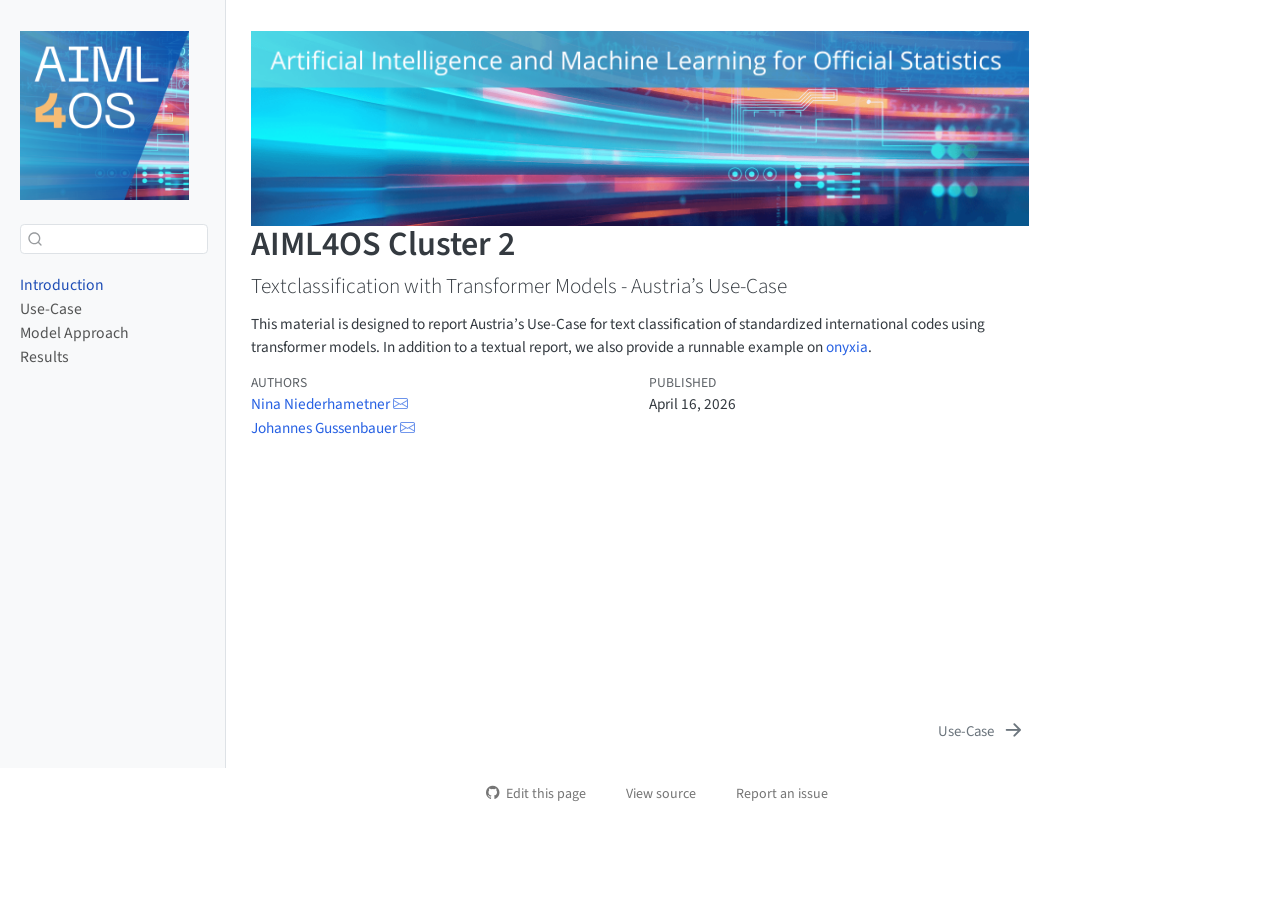
==== commit 34e57ab3: "Built site for gh-pages" ====
--- a/index.html
+++ b/index.html
@@ -11,7 +11,7 @@
 <meta name="dcterms.date" content="2026-04-16">
 <meta name="description" content="This material is designed to report Austria’s Use-Case for text classification of standardized international codes using transformer models. In addition to a textual report, we also provide a runnable example on onyxia.">
 
-<title>AIML4OS Cluser 4 – AIML4OS WP10 - Cluster 2</title>
+<title>AIML4OS Cluster 2 – AIML4OS WP10 - Cluster 2</title>
 <style>
 /* Default styles provided by pandoc.
 ** See https://pandoc.org/MANUAL.html#variables-for-html for config info.
@@ -153,7 +153,7 @@
 
 <header id="title-block-header" class="quarto-title-block default">
 <div class="quarto-title">
-<h1 class="title">AIML4OS Cluser 4</h1>
+<h1 class="title">AIML4OS Cluster 2</h1>
 <p class="subtitle lead">Textclassification with Transformer Models - Austria’s Use-Case</p>
 </div>
 
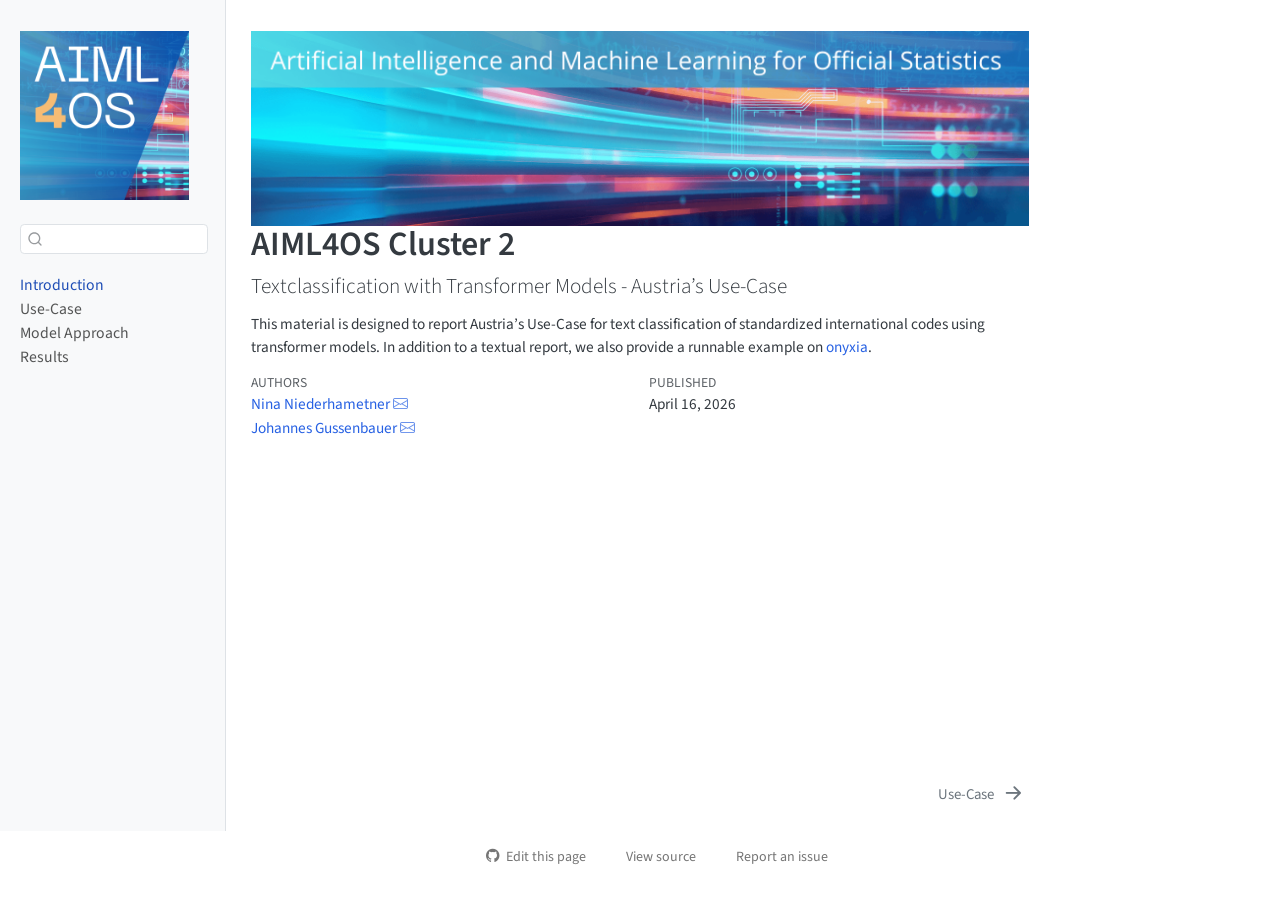
==== commit 4e04f571: "Built site for gh-pages" ====
--- a/index.html
+++ b/index.html
@@ -2,7 +2,7 @@
 <html xmlns="http://www.w3.org/1999/xhtml" lang="en" xml:lang="en"><head>
 
 <meta charset="utf-8">
-<meta name="generator" content="quarto-1.9.37">
+<meta name="generator" content="quarto-1.10.18">
 
 <meta name="viewport" content="width=device-width, initial-scale=1.0, user-scalable=yes">
 
@@ -16,10 +16,13 @@
 /* Default styles provided by pandoc.
 ** See https://pandoc.org/MANUAL.html#variables-for-html for config info.
 */
-code{white-space: pre-wrap;}
 span.smallcaps{font-variant: small-caps;}
-div.columns{display: flex; gap: min(4vw, 1.5em);}
-div.column{flex: auto; overflow-x: auto;}
+div.columns{display: flex; gap: 1.5em;}
+div.column{flex: auto;}
+@media screen {
+div.columns{gap: min(4vw, 1.5em);}
+div.column{overflow-x: auto;}
+}
 div.hanging-indent{margin-left: 1.5em; text-indent: -1.5em;}
 ul.task-list{list-style: none;}
 ul.task-list li input[type="checkbox"] {
@@ -44,10 +47,10 @@
 <script src="site_libs/quarto-html/tippy.umd.min.js"></script>
 <script src="site_libs/quarto-html/anchor.min.js"></script>
 <link href="site_libs/quarto-html/tippy.css" rel="stylesheet">
-<link href="site_libs/quarto-html/quarto-syntax-highlighting-7f8f88aac4f3542376d5c11b86a4c14d.css" rel="stylesheet" id="quarto-text-highlighting-styles">
+<link href="site_libs/quarto-html/quarto-syntax-highlighting-64a204ab8560d761af7679ceaba22944.css" rel="stylesheet" id="quarto-text-highlighting-styles">
 <script src="site_libs/bootstrap/bootstrap.min.js"></script>
 <link href="site_libs/bootstrap/bootstrap-icons.css" rel="stylesheet">
-<link href="site_libs/bootstrap/bootstrap-bfc81c90a4e668f7cc6782dca231ae32.min.css" rel="stylesheet" append-hash="true" id="quarto-bootstrap" data-mode="light">
+<link href="site_libs/bootstrap/bootstrap-24c09a13944ec7e1f31d2917b1251fc2.min.css" rel="stylesheet" append-hash="true" id="quarto-bootstrap" data-mode="light">
 <script id="quarto-search-options" type="application/json">{
   "location": "sidebar",
   "copy-button": false,
--- a/site_libs/quarto-html/quarto-syntax-highlighting-64a204ab8560d761af7679ceaba22944.css
+++ b/site_libs/quarto-html/quarto-syntax-highlighting-64a204ab8560d761af7679ceaba22944.css
@@ -0,0 +1,236 @@
+/* quarto syntax highlight colors */
+:root {
+  --quarto-hl-ot-color: #003B4F;
+  --quarto-hl-at-color: #657422;
+  --quarto-hl-ss-color: #20794D;
+  --quarto-hl-an-color: #5E5E5E;
+  --quarto-hl-fu-color: #4758AB;
+  --quarto-hl-st-color: #20794D;
+  --quarto-hl-cf-color: #003B4F;
+  --quarto-hl-op-color: #5E5E5E;
+  --quarto-hl-er-color: #AD0000;
+  --quarto-hl-bn-color: #AD0000;
+  --quarto-hl-al-color: #AD0000;
+  --quarto-hl-va-color: #111111;
+  --quarto-hl-bu-color: inherit;
+  --quarto-hl-ex-color: inherit;
+  --quarto-hl-pp-color: #AD0000;
+  --quarto-hl-in-color: #5E5E5E;
+  --quarto-hl-vs-color: #20794D;
+  --quarto-hl-wa-color: #5E5E5E;
+  --quarto-hl-do-color: #5E5E5E;
+  --quarto-hl-im-color: #00769E;
+  --quarto-hl-ch-color: #20794D;
+  --quarto-hl-dt-color: #AD0000;
+  --quarto-hl-fl-color: #AD0000;
+  --quarto-hl-co-color: #5E5E5E;
+  --quarto-hl-cv-color: #5E5E5E;
+  --quarto-hl-cn-color: #8f5902;
+  --quarto-hl-sc-color: #5E5E5E;
+  --quarto-hl-dv-color: #AD0000;
+  --quarto-hl-kw-color: #003B4F;
+}
+
+/* other quarto variables */
+:root {
+  --quarto-font-monospace: SFMono-Regular, Menlo, Monaco, Consolas, "Liberation Mono", "Courier New", monospace;
+}
+
+/* syntax highlight based on Pandoc's rules */
+pre > code.sourceCode > span {
+  color: #003B4F;
+}
+
+code.sourceCode > span {
+  color: #003B4F;
+}
+
+div.sourceCode,
+div.sourceCode pre.sourceCode {
+  color: #003B4F;
+}
+
+/* Normal */
+code span {
+  color: #003B4F;
+}
+
+/* Alert */
+code span.al {
+  color: #AD0000;
+  font-style: inherit;
+}
+
+/* Annotation */
+code span.an {
+  color: #5E5E5E;
+  font-style: inherit;
+}
+
+/* Attribute */
+code span.at {
+  color: #657422;
+  font-style: inherit;
+}
+
+/* BaseN */
+code span.bn {
+  color: #AD0000;
+  font-style: inherit;
+}
+
+/* BuiltIn */
+code span.bu {
+  font-style: inherit;
+}
+
+/* ControlFlow */
+code span.cf {
+  color: #003B4F;
+  font-weight: bold;
+  font-style: inherit;
+}
+
+/* Char */
+code span.ch {
+  color: #20794D;
+  font-style: inherit;
+}
+
+/* Constant */
+code span.cn {
+  color: #8f5902;
+  font-style: inherit;
+}
+
+/* Comment */
+code span.co {
+  color: #5E5E5E;
+  font-style: inherit;
+}
+
+/* CommentVar */
+code span.cv {
+  color: #5E5E5E;
+  font-style: italic;
+}
+
+/* Documentation */
+code span.do {
+  color: #5E5E5E;
+  font-style: italic;
+}
+
+/* DataType */
+code span.dt {
+  color: #AD0000;
+  font-style: inherit;
+}
+
+/* DecVal */
+code span.dv {
+  color: #AD0000;
+  font-style: inherit;
+}
+
+/* Error */
+code span.er {
+  color: #AD0000;
+  font-style: inherit;
+}
+
+/* Extension */
+code span.ex {
+  font-style: inherit;
+}
+
+/* Float */
+code span.fl {
+  color: #AD0000;
+  font-style: inherit;
+}
+
+/* Function */
+code span.fu {
+  color: #4758AB;
+  font-style: inherit;
+}
+
+/* Import */
+code span.im {
+  color: #00769E;
+  font-style: inherit;
+}
+
+/* Information */
+code span.in {
+  color: #5E5E5E;
+  font-style: inherit;
+}
+
+/* Keyword */
+code span.kw {
+  color: #003B4F;
+  font-weight: bold;
+  font-style: inherit;
+}
+
+/* Operator */
+code span.op {
+  color: #5E5E5E;
+  font-style: inherit;
+}
+
+/* Other */
+code span.ot {
+  color: #003B4F;
+  font-style: inherit;
+}
+
+/* Preprocessor */
+code span.pp {
+  color: #AD0000;
+  font-style: inherit;
+}
+
+/* SpecialChar */
+code span.sc {
+  color: #5E5E5E;
+  font-style: inherit;
+}
+
+/* SpecialString */
+code span.ss {
+  color: #20794D;
+  font-style: inherit;
+}
+
+/* String */
+code span.st {
+  color: #20794D;
+  font-style: inherit;
+}
+
+/* Variable */
+code span.va {
+  color: #111111;
+  font-style: inherit;
+}
+
+/* VerbatimString */
+code span.vs {
+  color: #20794D;
+  font-style: inherit;
+}
+
+/* Warning */
+code span.wa {
+  color: #5E5E5E;
+  font-style: italic;
+}
+
+.prevent-inlining {
+  content: "</";
+}
+
+/*# sourceMappingURL=9d8d5bb603a83b8298b89080a598c93b.css.map */
